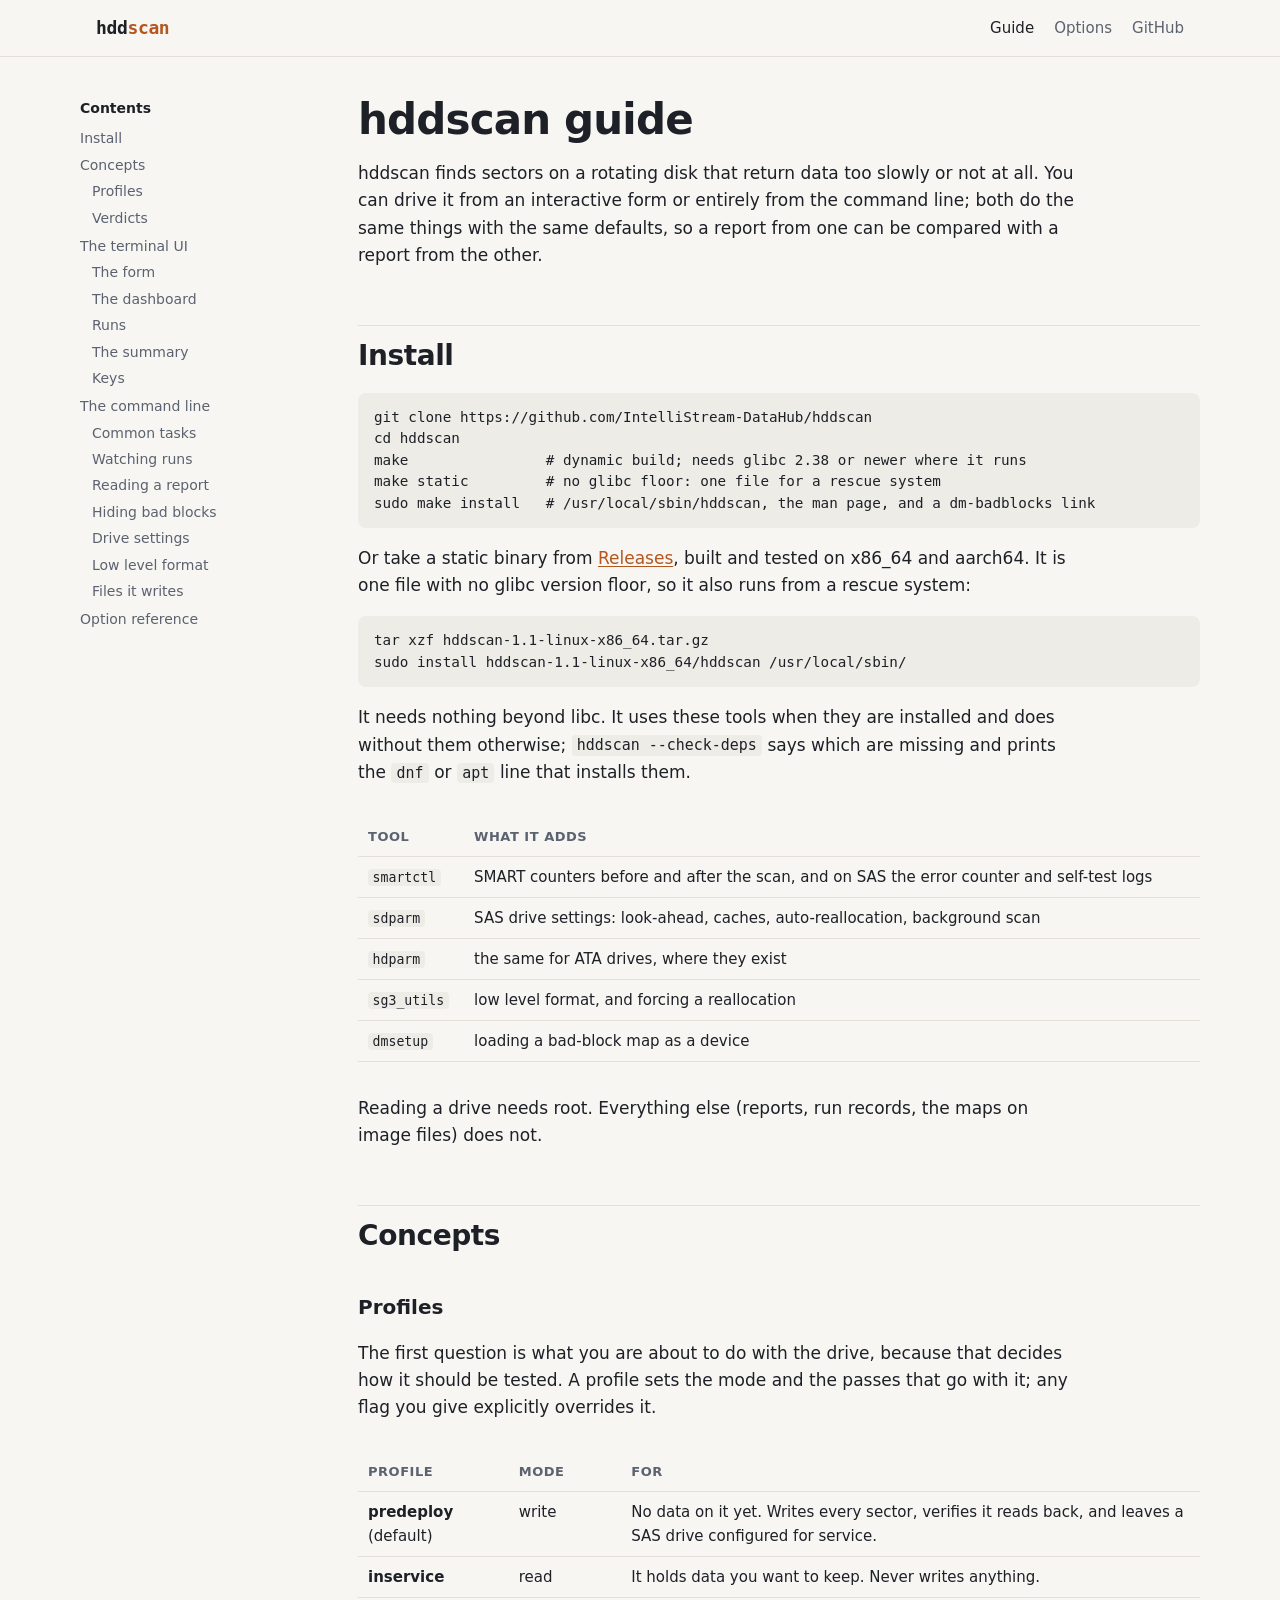
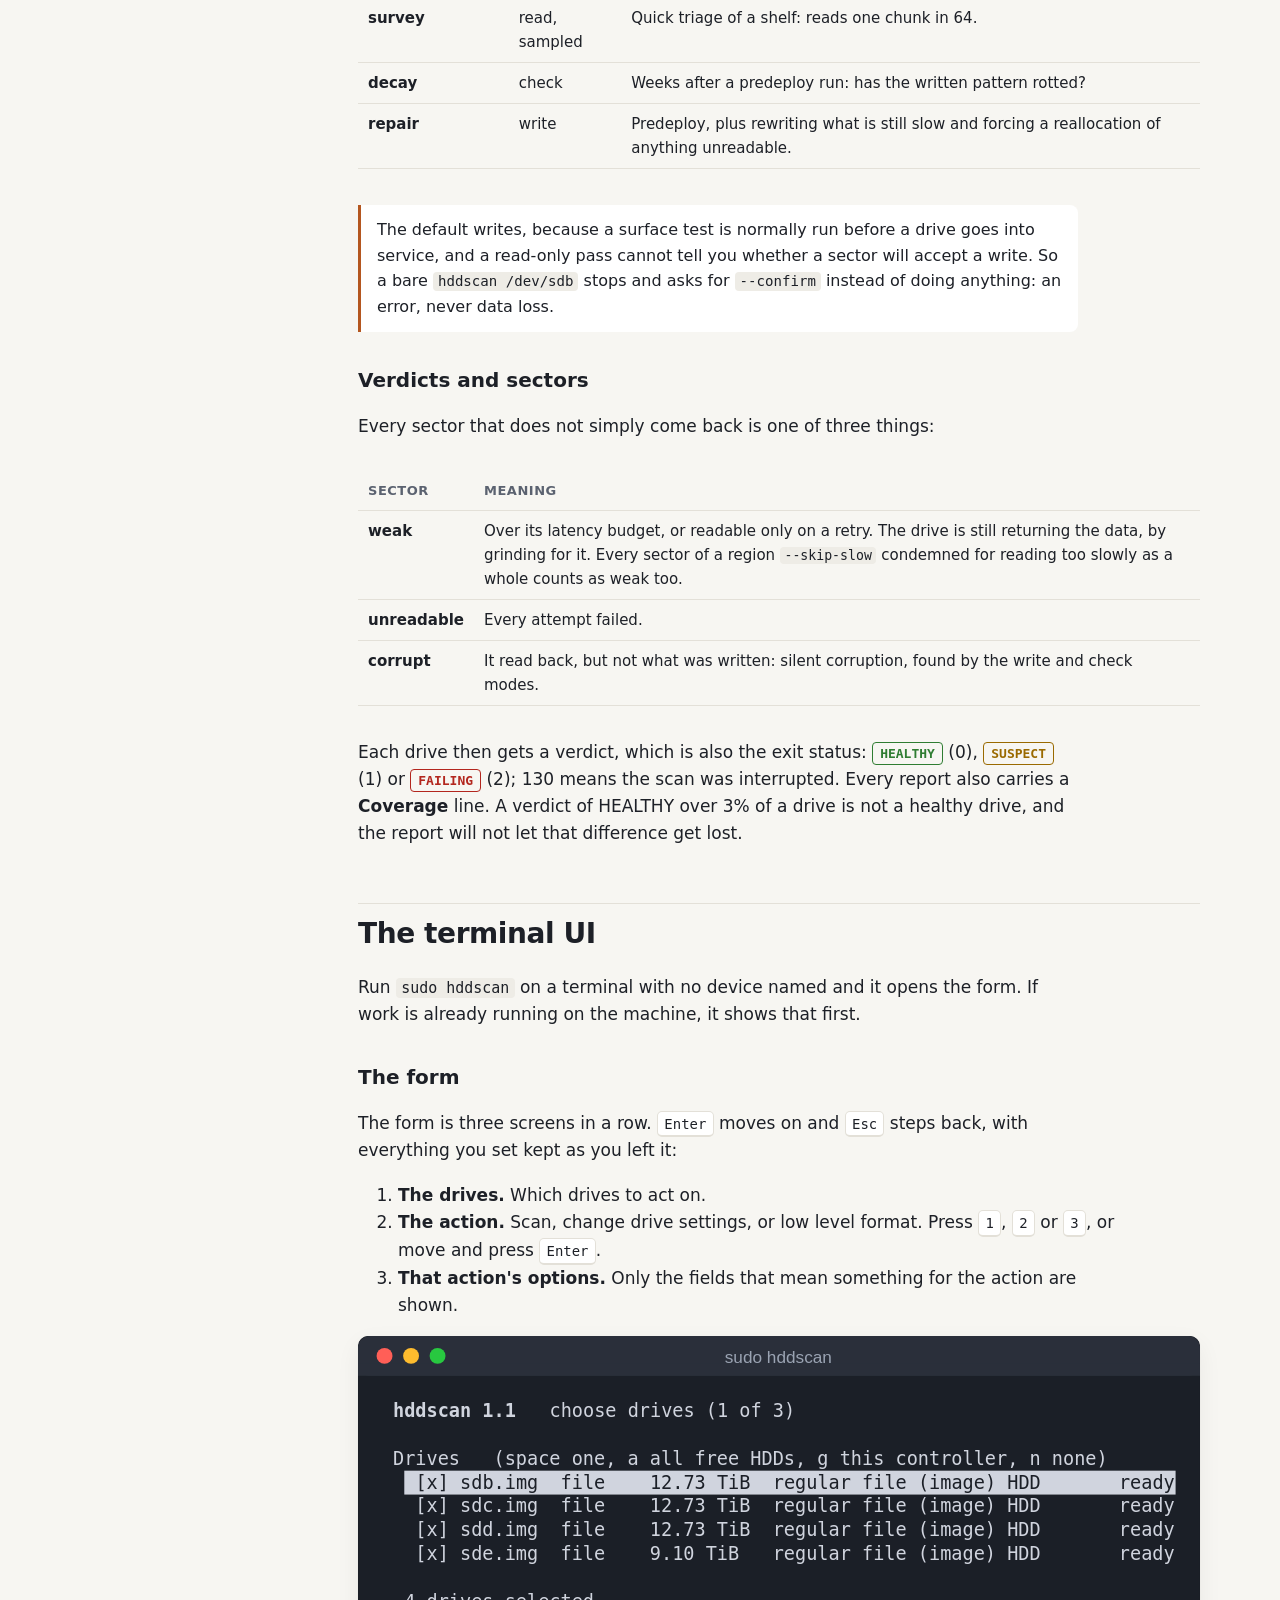
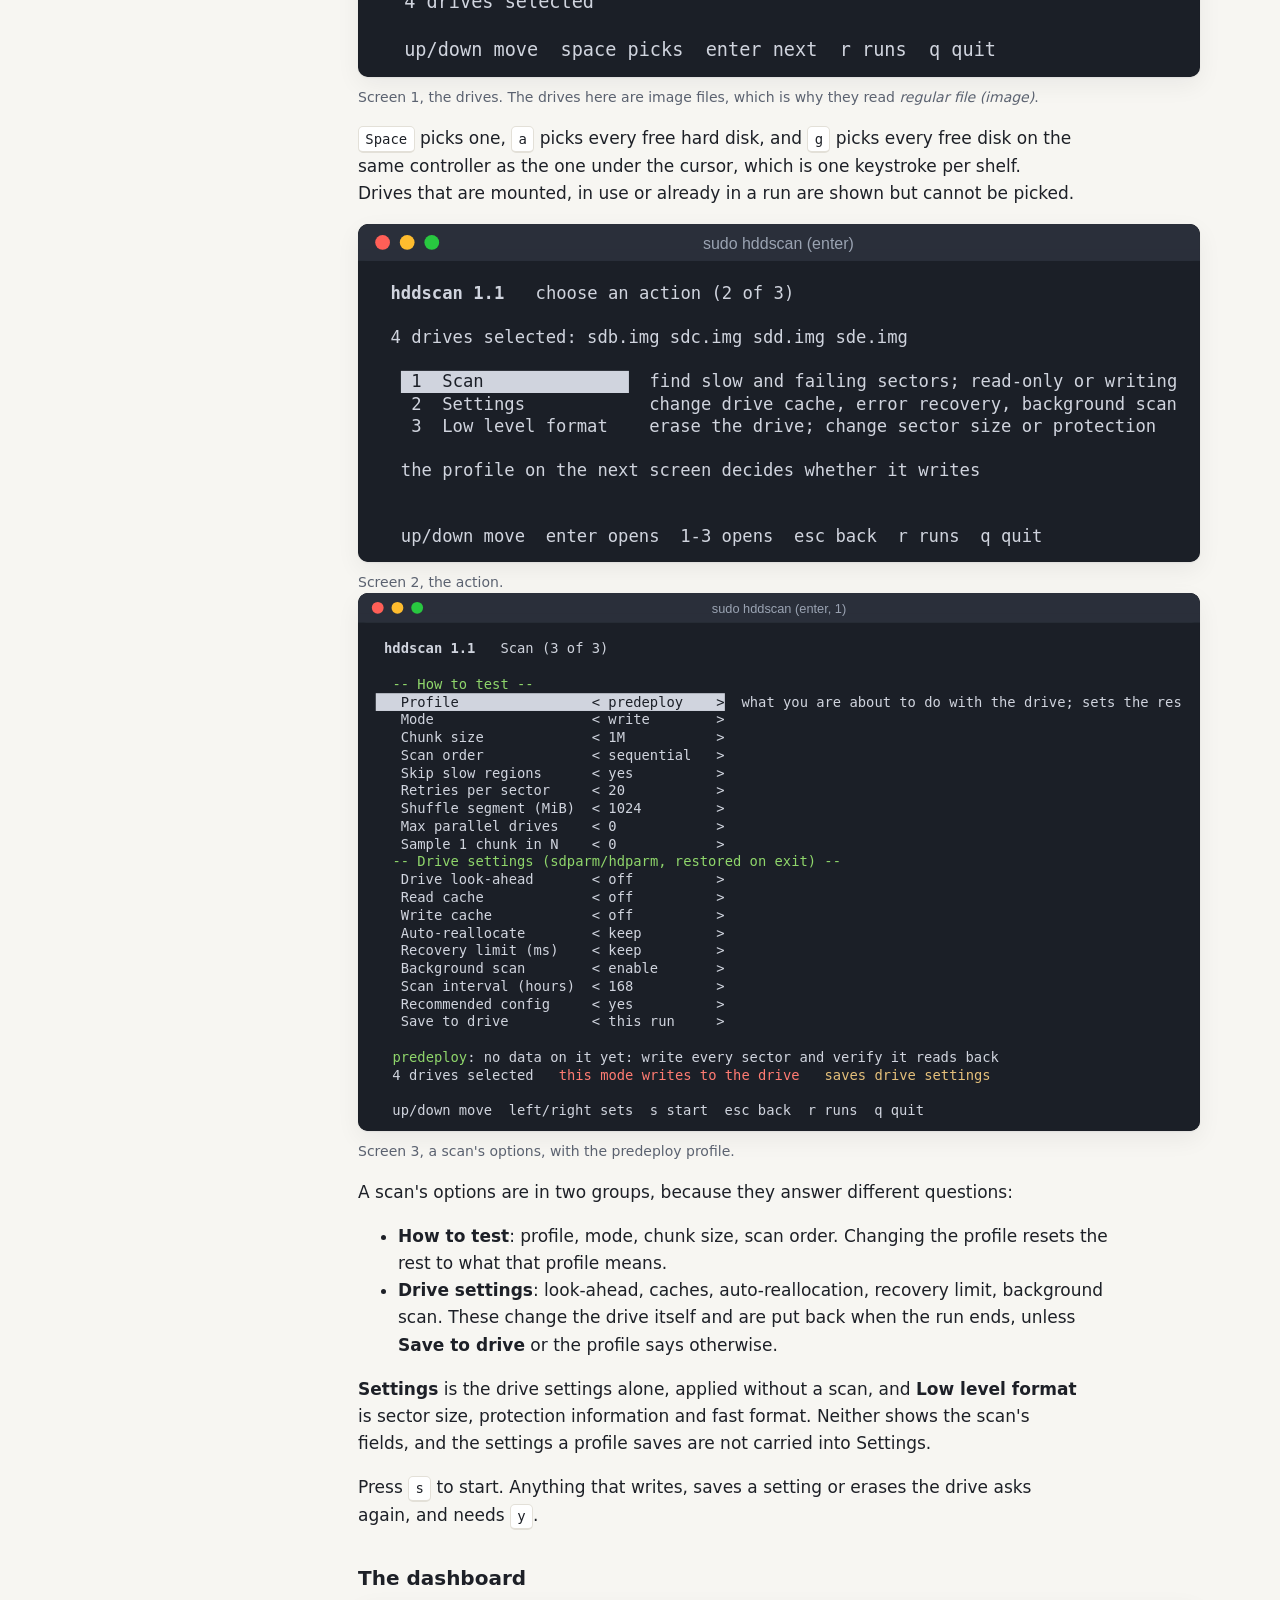
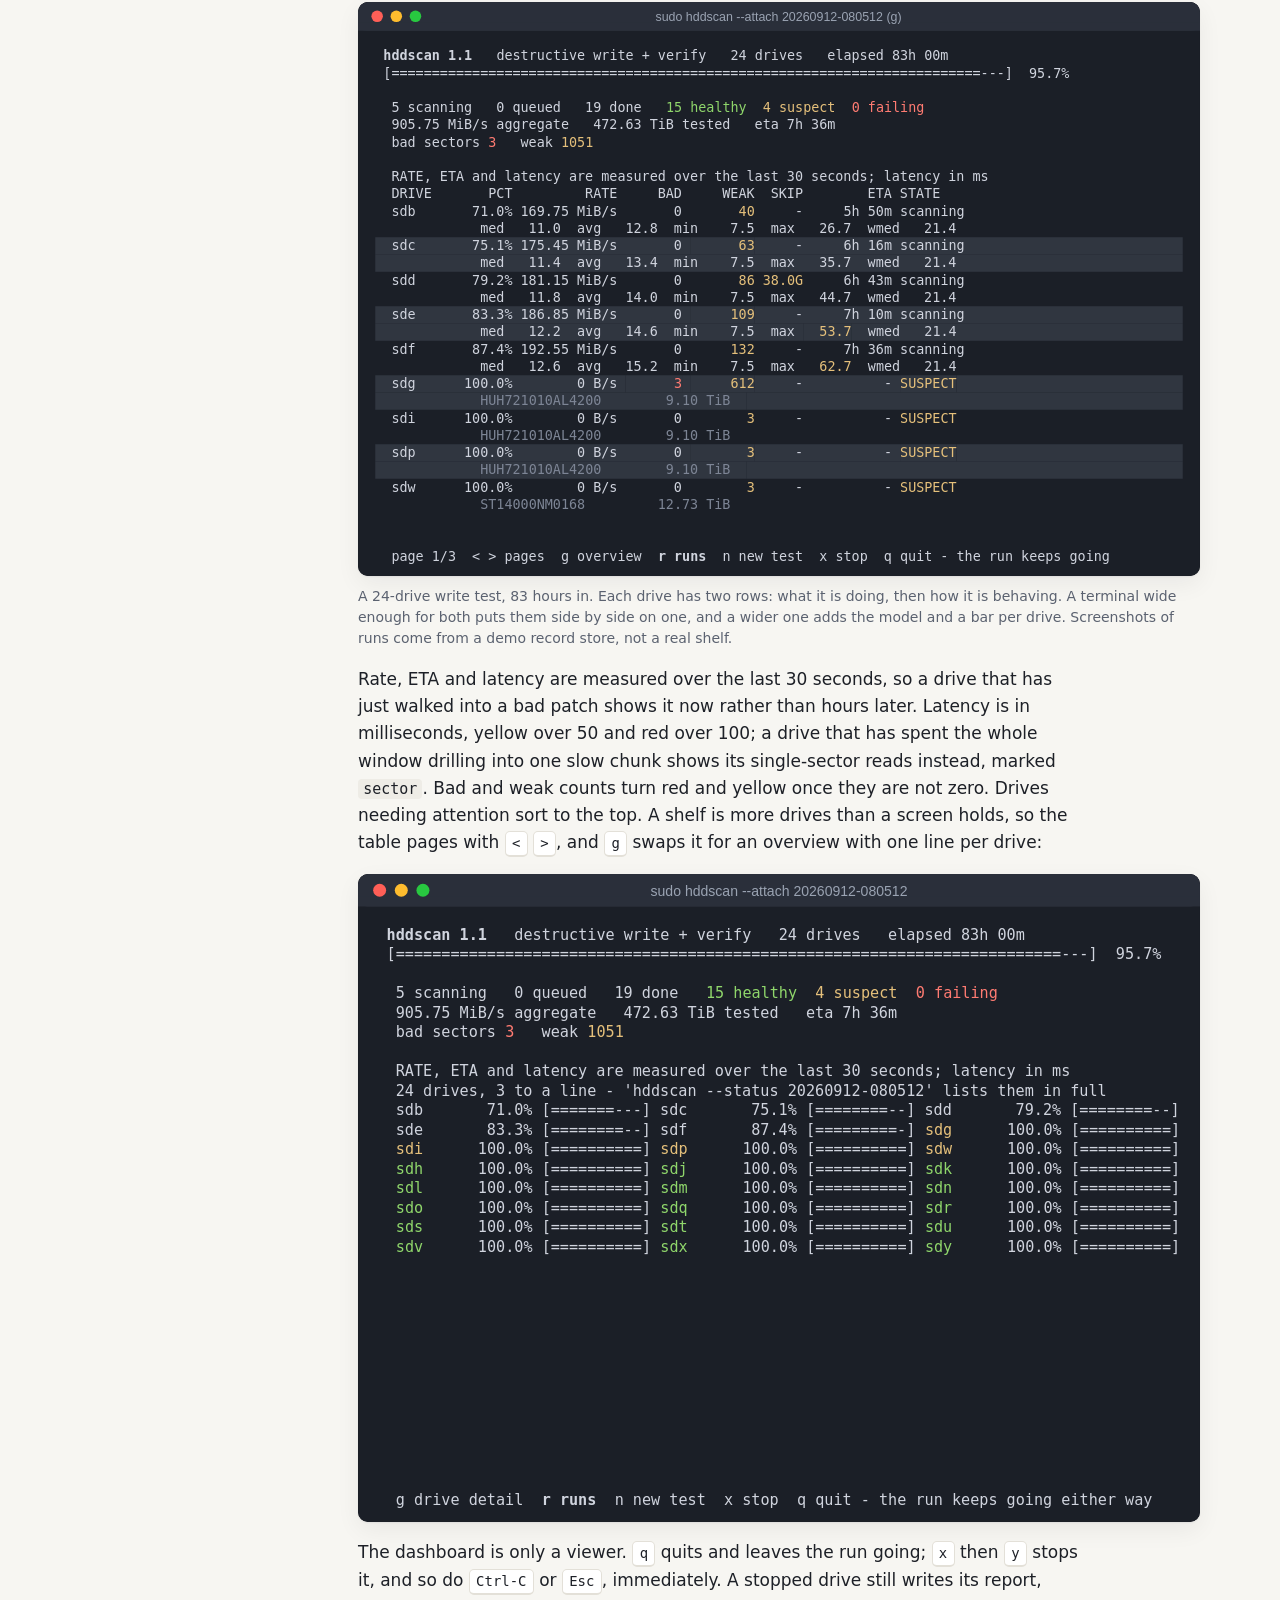
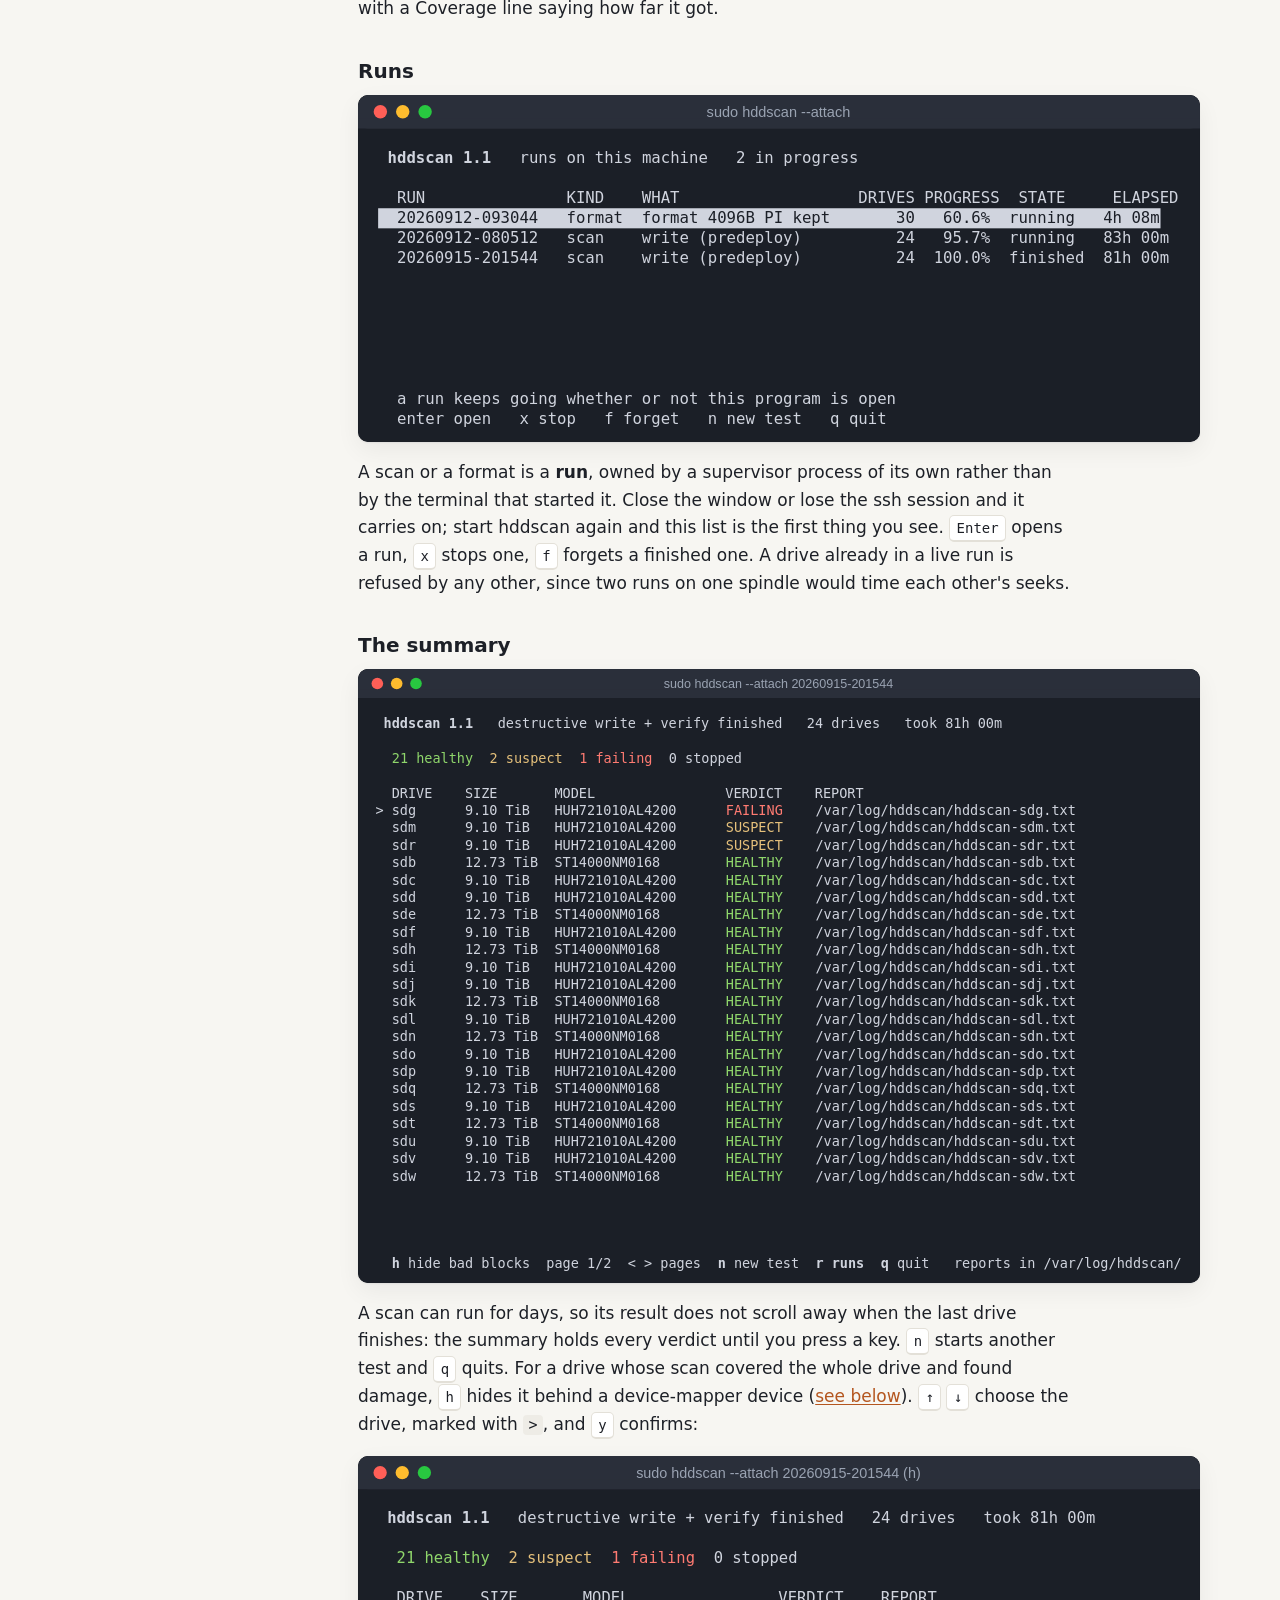
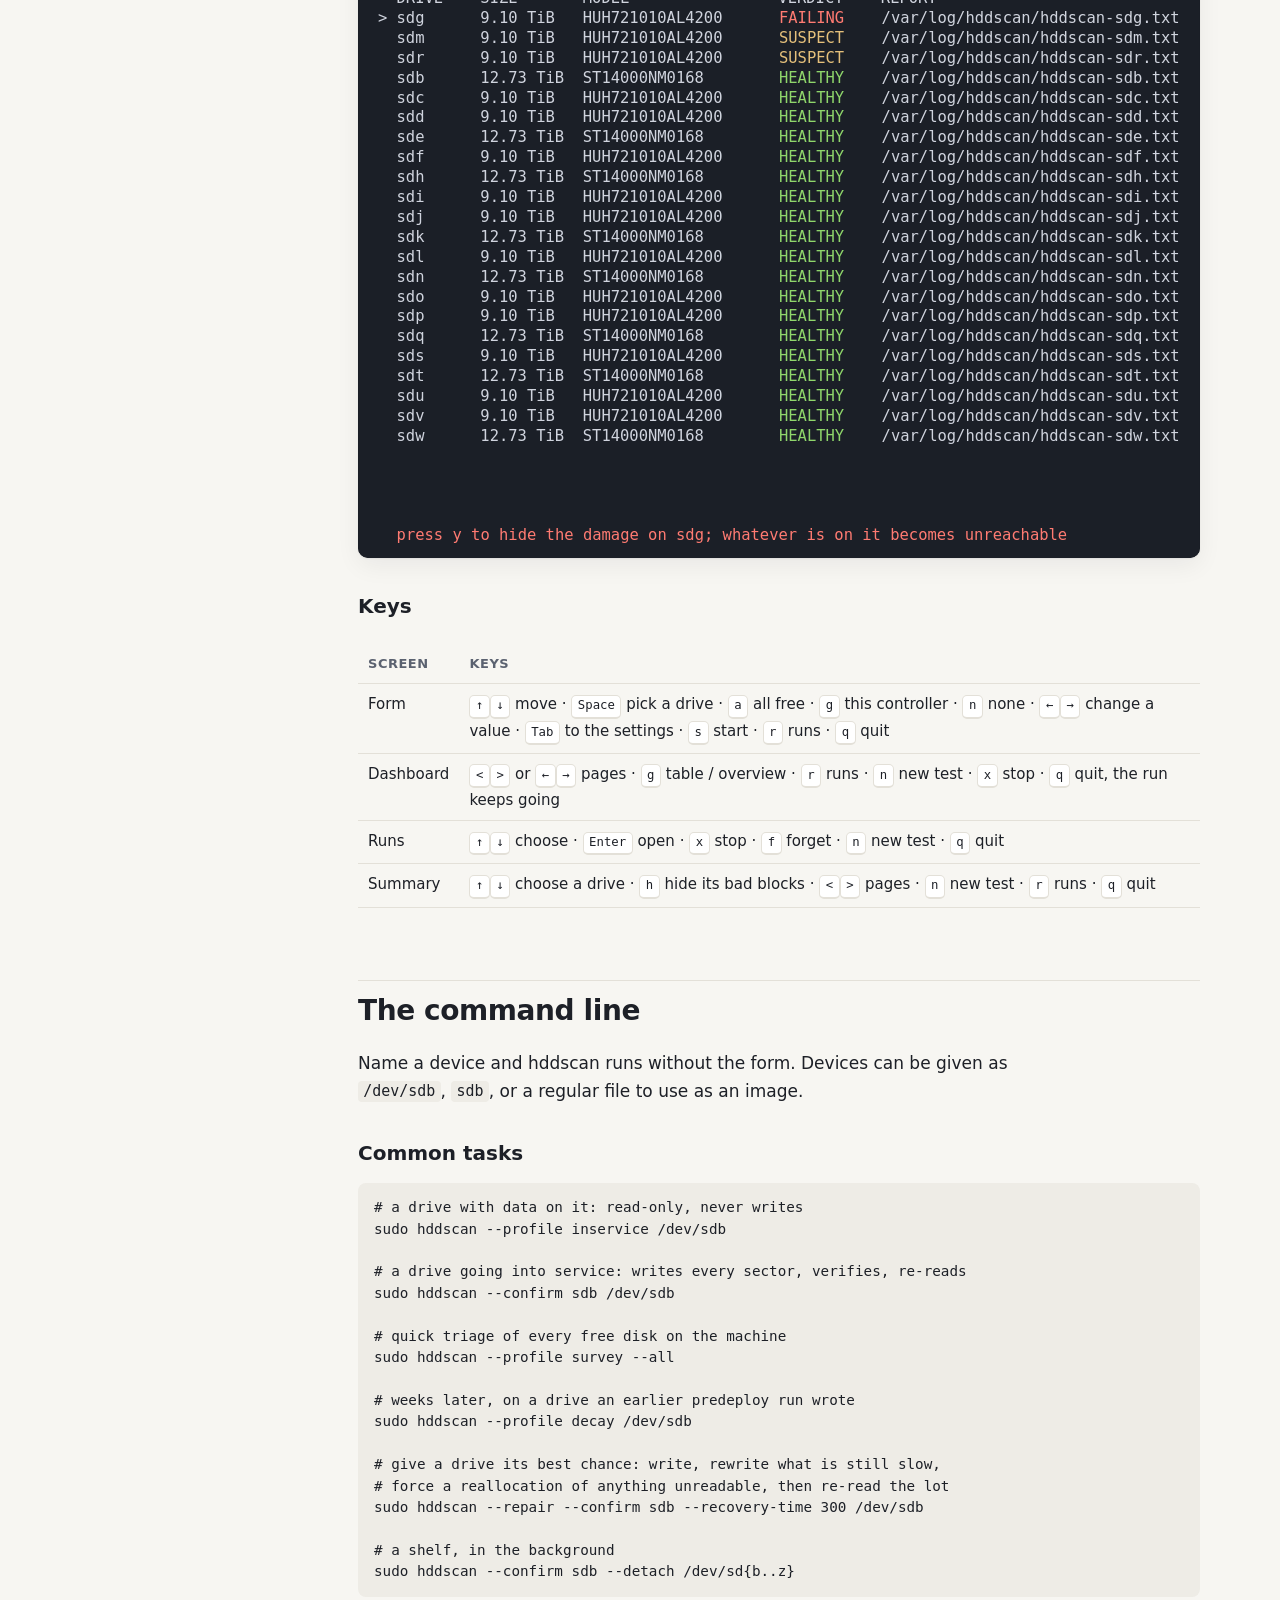
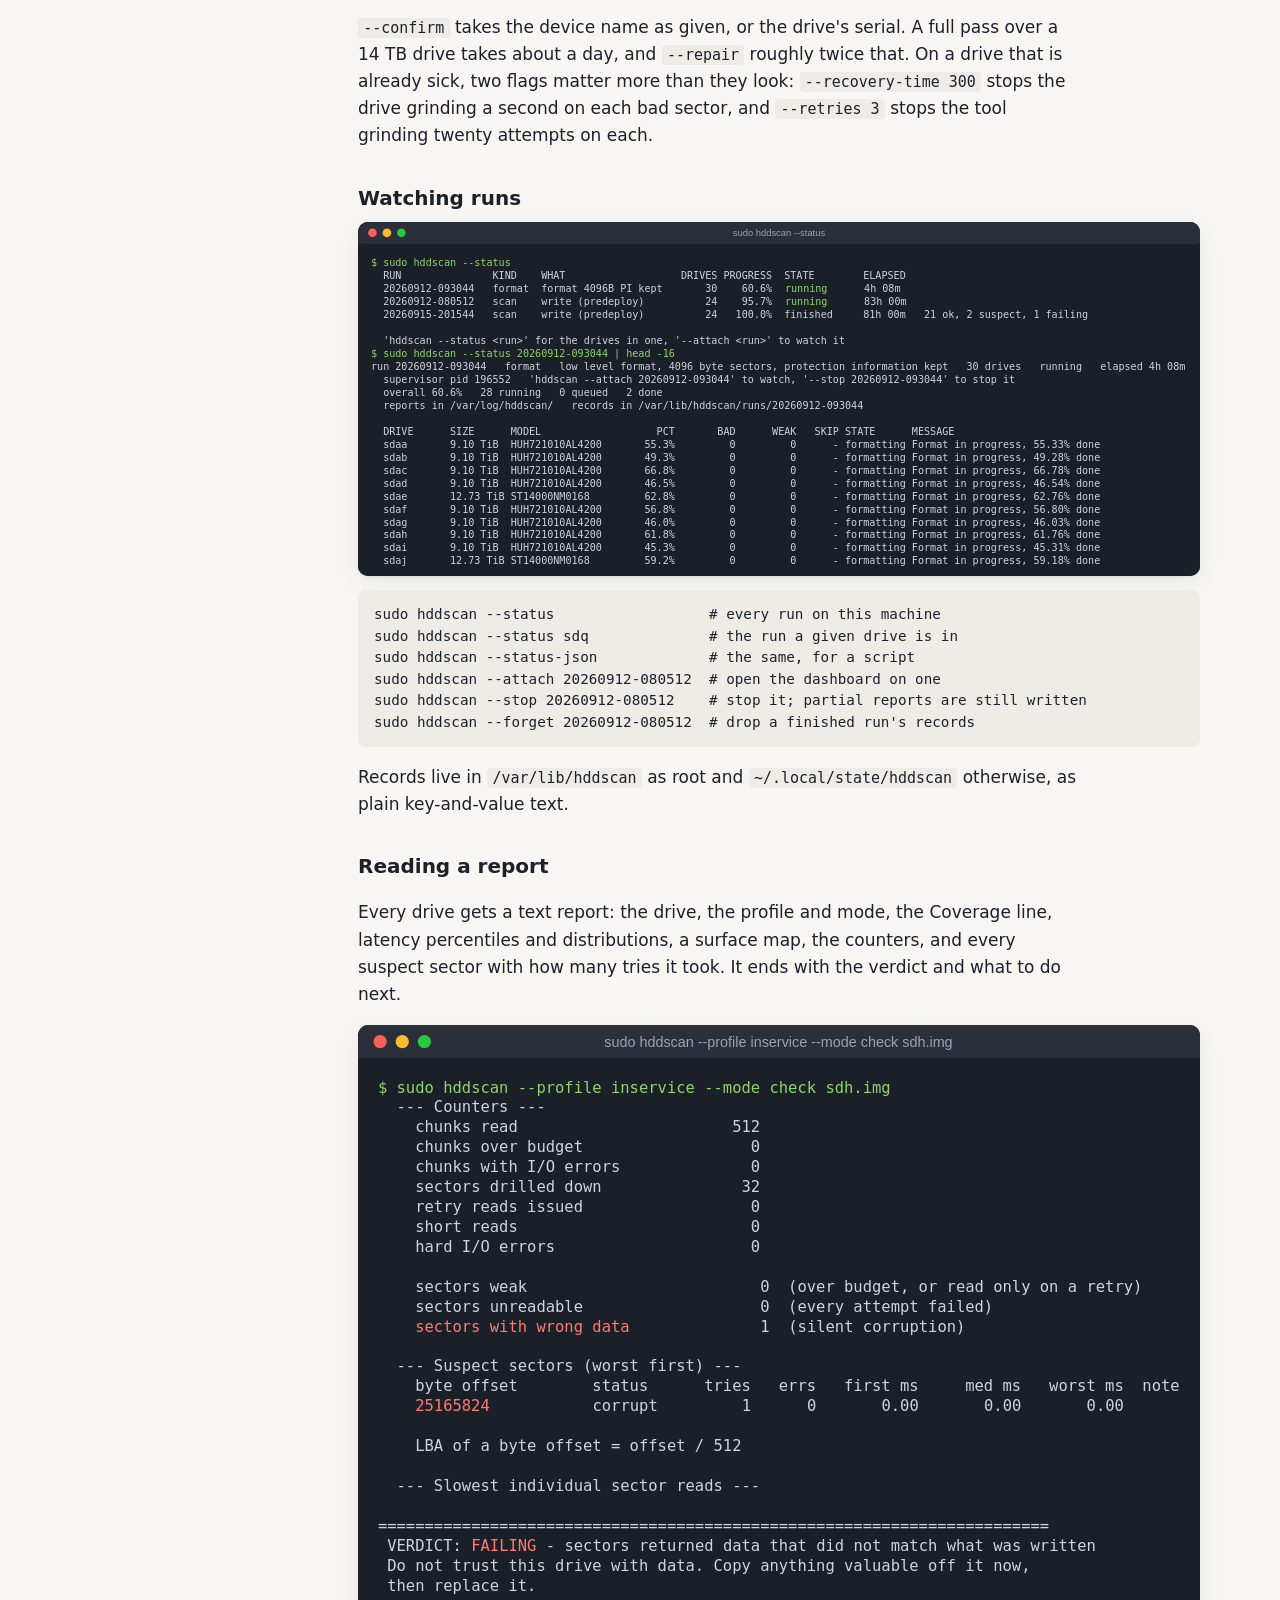
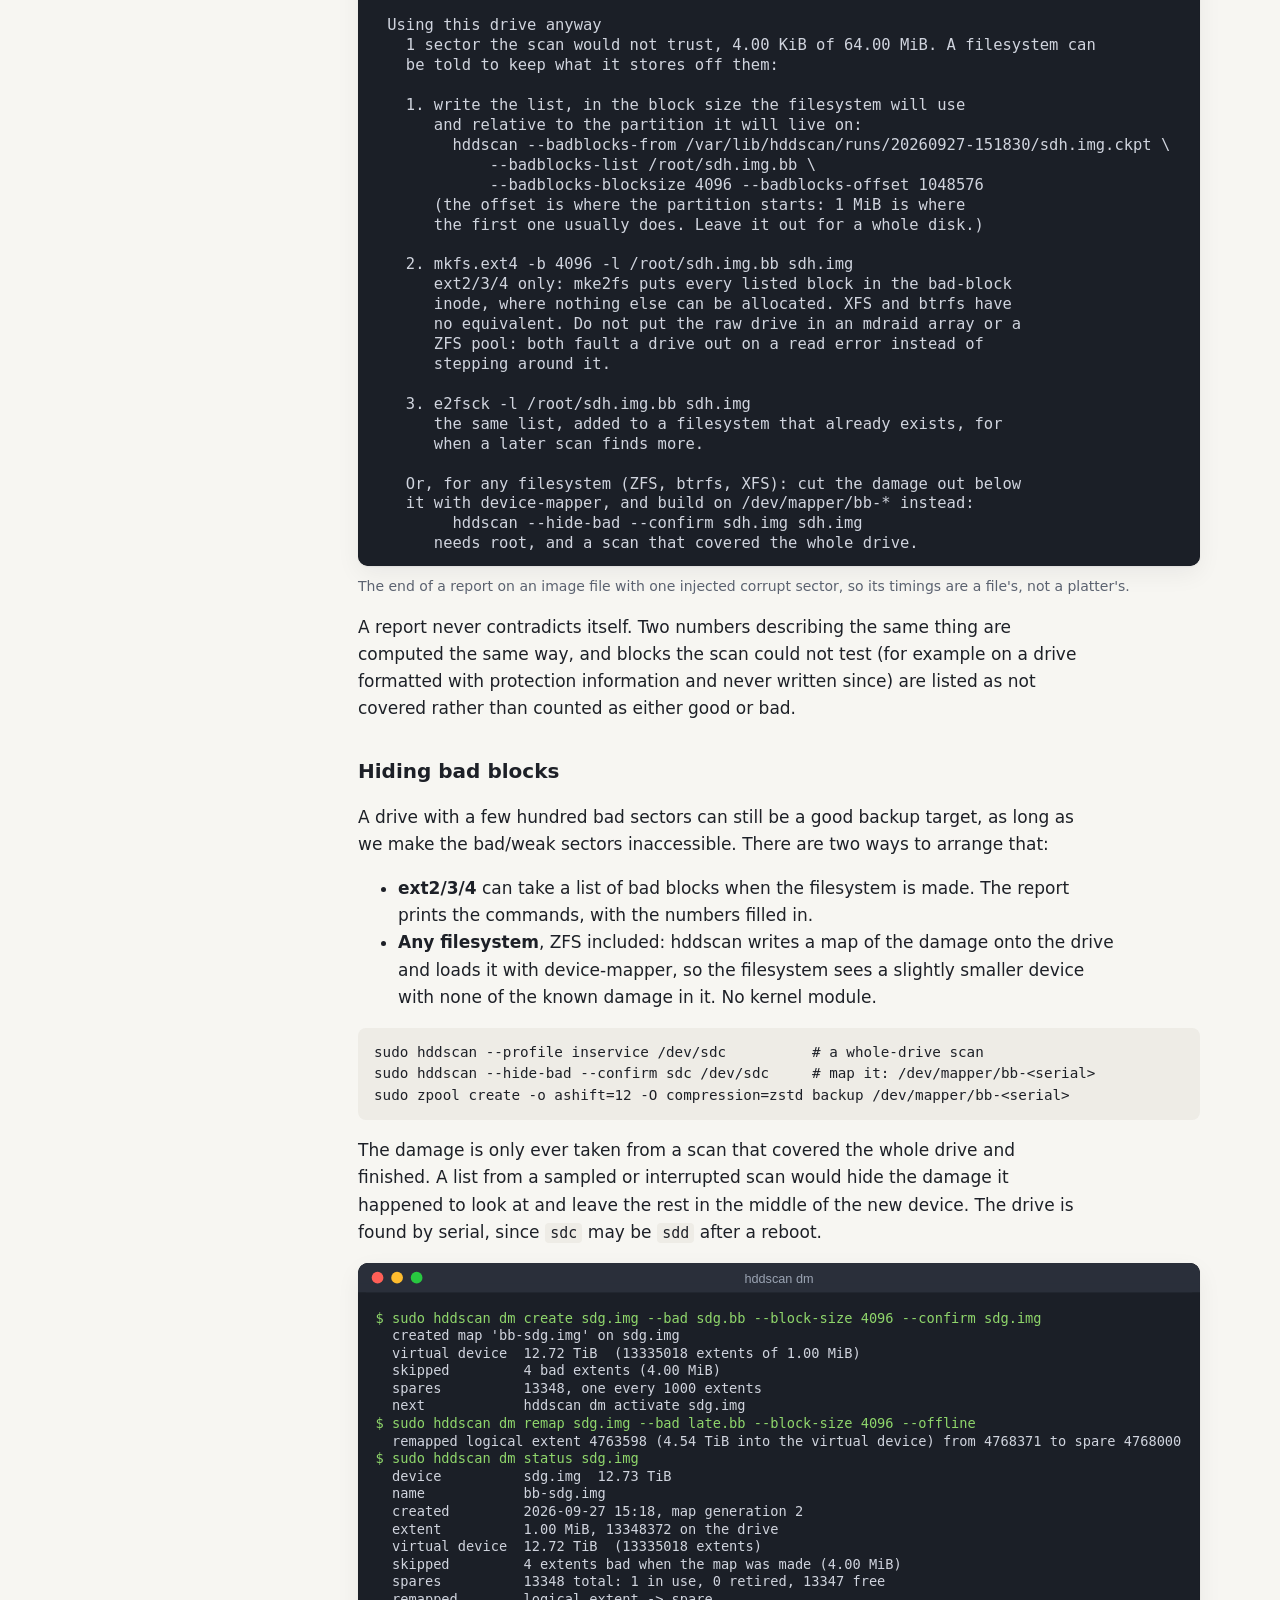
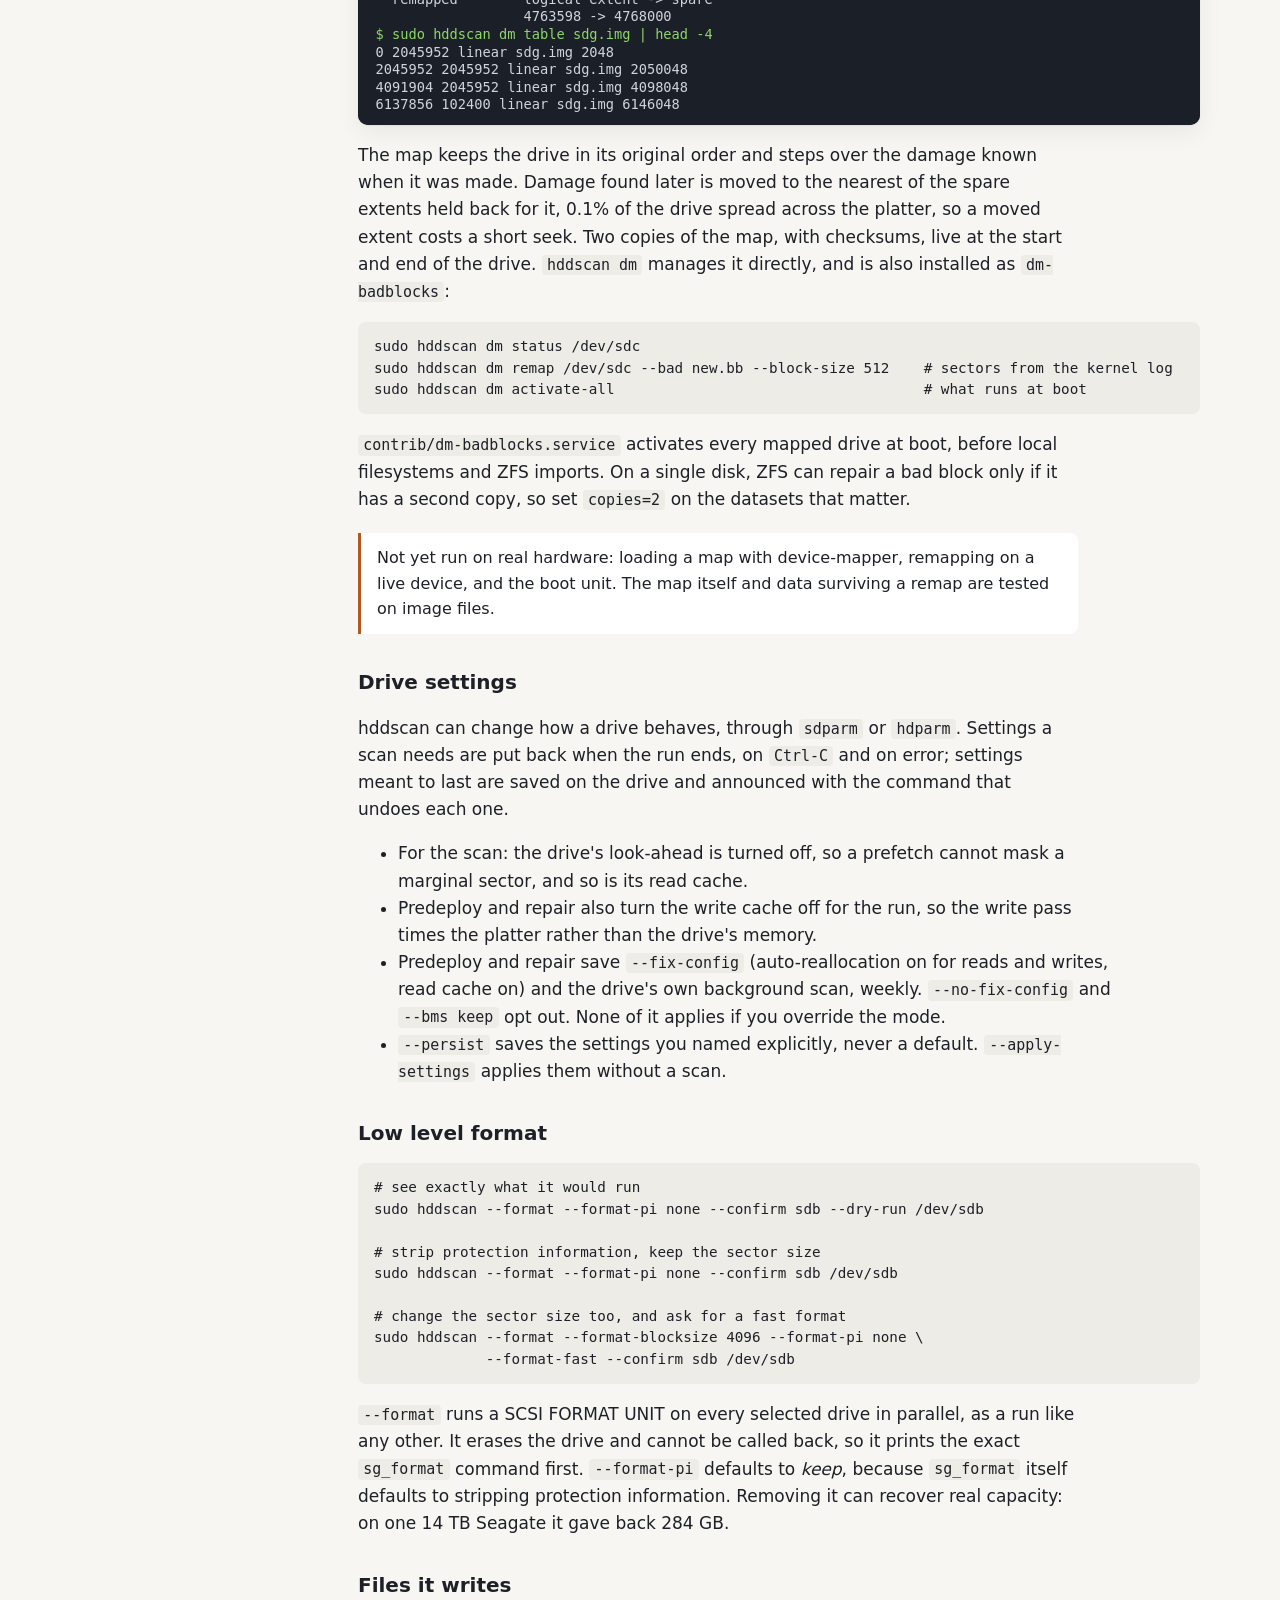
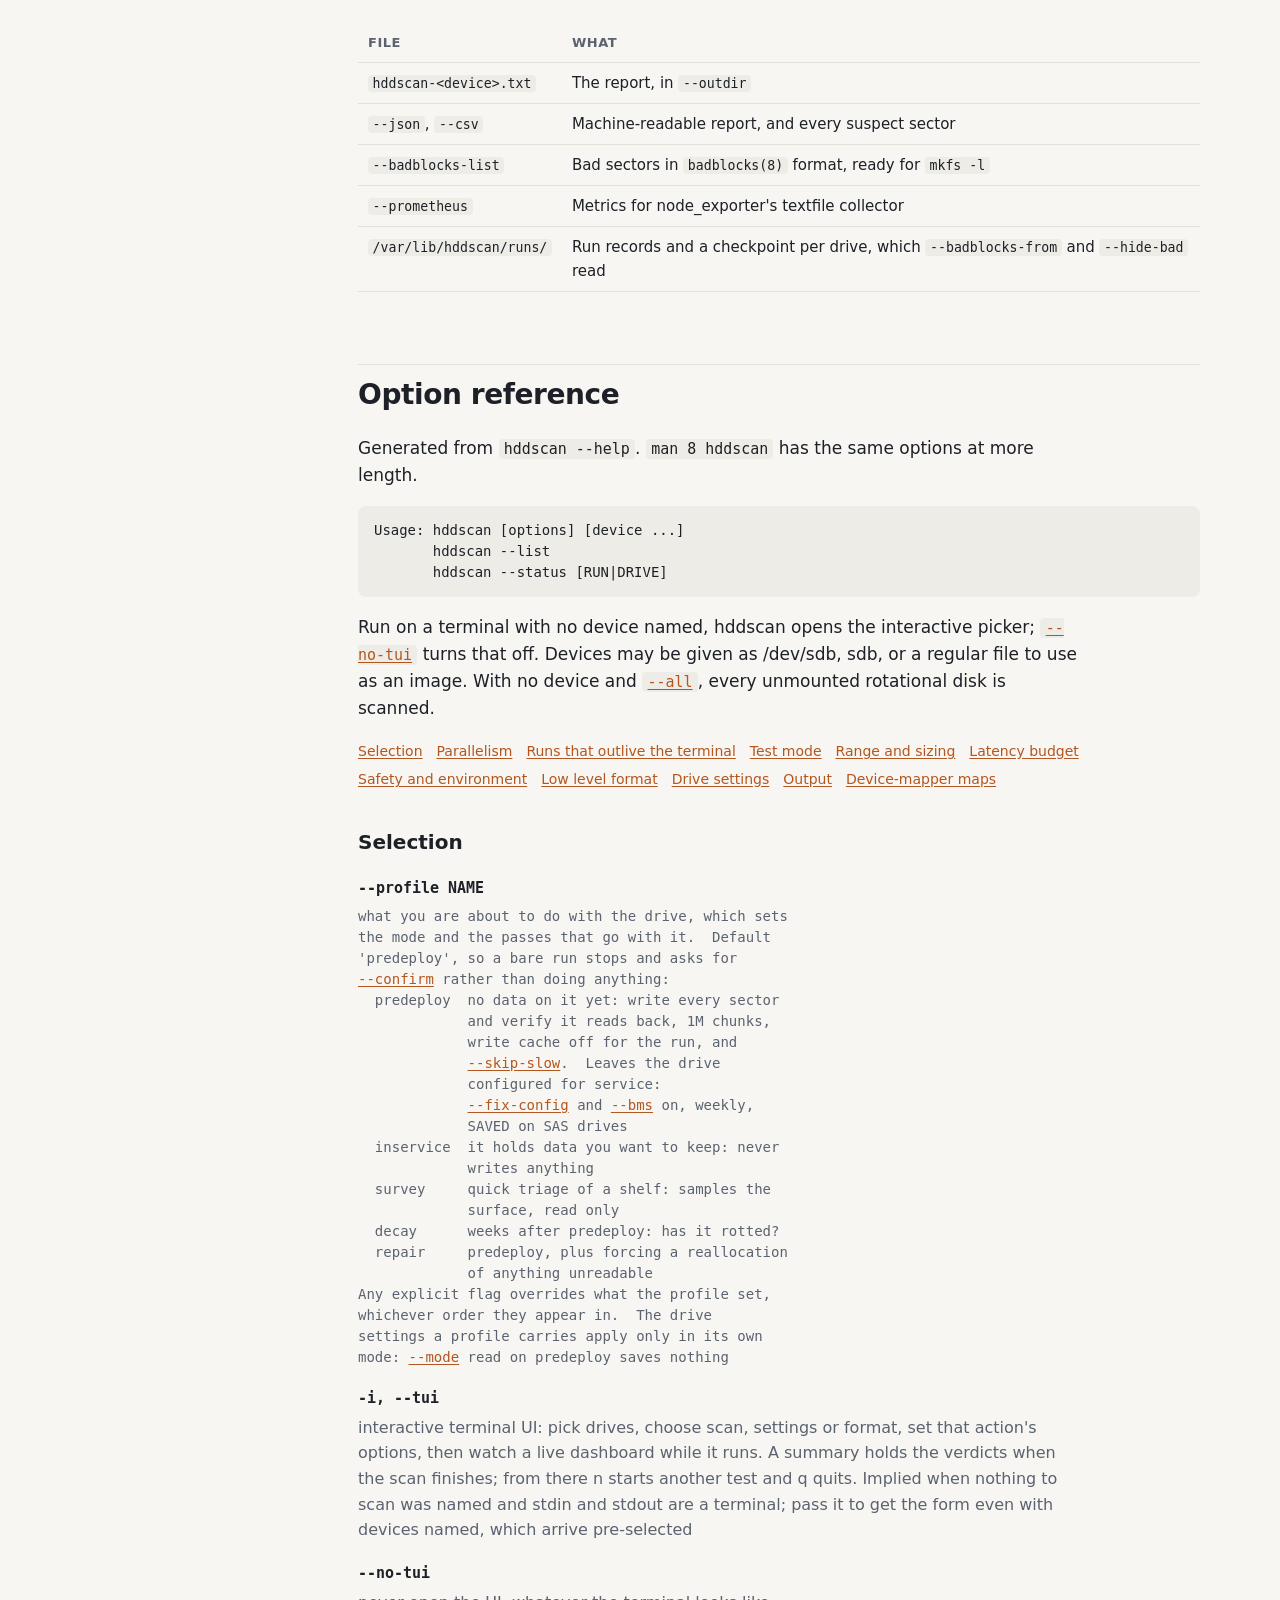
==== docs/guide.html @ 151b0354 "Release 1.1 Version in hddscan.c and the man page, the tarball names in the README and the guide, an" ====
<!doctype html>
<html lang="en">
<head>
<meta charset="utf-8">
<meta name="viewport" content="width=device-width, initial-scale=1">
<title>hddscan guide</title>
<meta name="description" content="How to use hddscan: the interactive form, the dashboard, the summary and its reports, and every command-line option.">
<link rel="stylesheet" href="style.css">
<link rel="icon" href="data:image/svg+xml,%3Csvg xmlns='http://www.w3.org/2000/svg' viewBox='0 0 32 32'%3E%3Crect width='32' height='32' rx='7' fill='%231b1f27'/%3E%3Ccircle cx='16' cy='16' r='10' fill='none' stroke='%23e8924f' stroke-width='3'/%3E%3Ccircle cx='16' cy='16' r='2.5' fill='%23e8924f'/%3E%3C/svg%3E">
</head>
<body>

<header class="top">
	<div class="wrap">
		<a class="brand" href="./">hdd<span>scan</span></a>
		<nav>
			<a href="guide.html" aria-current="page">Guide</a>
			<a href="#options">Options</a>
			<a href="https://github.com/IntelliStream-DataHub/hddscan">GitHub</a>
		</nav>
	</div>
</header>

<div class="wrap guide">
<aside class="toc" aria-label="Contents">
	<p>Contents</p>
	<ul>
		<li><a href="#install">Install</a></li>
		<li><a href="#concepts">Concepts</a>
			<ul>
				<li><a href="#profiles">Profiles</a></li>
				<li><a href="#verdicts">Verdicts</a></li>
			</ul>
		</li>
		<li><a href="#tui">The terminal UI</a>
			<ul>
				<li><a href="#form">The form</a></li>
				<li><a href="#dashboard">The dashboard</a></li>
				<li><a href="#runs">Runs</a></li>
				<li><a href="#summary">The summary</a></li>
				<li><a href="#keys">Keys</a></li>
			</ul>
		</li>
		<li><a href="#cli">The command line</a>
			<ul>
				<li><a href="#recipes">Common tasks</a></li>
				<li><a href="#runs-cli">Watching runs</a></li>
				<li><a href="#reports">Reading a report</a></li>
				<li><a href="#hide">Hiding bad blocks</a></li>
				<li><a href="#settings">Drive settings</a></li>
				<li><a href="#format">Low level format</a></li>
				<li><a href="#files">Files it writes</a></li>
			</ul>
		</li>
		<li><a href="#options">Option reference</a></li>
	</ul>
</aside>

<article class="doc">
<h1>hddscan guide</h1>
<p>hddscan finds sectors on a rotating disk that return data too slowly or not
at all. You can drive it from an interactive form or entirely from the command
line; both do the same things with the same defaults, so a report from one can
be compared with a report from the other.</p>

<h2 id="install">Install</h2>
<pre><code>git clone https://github.com/IntelliStream-DataHub/hddscan
cd hddscan
make                # dynamic build; needs glibc 2.38 or newer where it runs
make static         # no glibc floor: one file for a rescue system
sudo make install   # /usr/local/sbin/hddscan, the man page, and a dm-badblocks link</code></pre>
<p>Or take a static binary from
<a href="https://github.com/IntelliStream-DataHub/hddscan/releases">Releases</a>,
built and tested on x86_64 and aarch64. It is one file with no glibc version
floor, so it also runs from a rescue system:</p>
<pre><code>tar xzf hddscan-1.1-linux-x86_64.tar.gz
sudo install hddscan-1.1-linux-x86_64/hddscan /usr/local/sbin/</code></pre>
<p>It needs nothing beyond libc. It uses these tools when they are installed
and does without them otherwise; <code>hddscan --check-deps</code> says which
are missing and prints the <code>dnf</code> or <code>apt</code> line that
installs them.</p>
<div class="table-wrap"><table>
	<thead><tr><th>Tool</th><th>What it adds</th></tr></thead>
	<tbody>
		<tr><td><code>smartctl</code></td><td>SMART counters before and after the scan, and on SAS the error counter and self-test logs</td></tr>
		<tr><td><code>sdparm</code></td><td>SAS drive settings: look-ahead, caches, auto-reallocation, background scan</td></tr>
		<tr><td><code>hdparm</code></td><td>the same for ATA drives, where they exist</td></tr>
		<tr><td><code>sg3_utils</code></td><td>low level format, and forcing a reallocation</td></tr>
		<tr><td><code>dmsetup</code></td><td>loading a bad-block map as a device</td></tr>
	</tbody>
</table></div>
<p>Reading a drive needs root. Everything else (reports, run records, the maps
on image files) does not.</p>

<h2 id="concepts">Concepts</h2>

<h3 id="profiles">Profiles</h3>
<p>The first question is what you are about to do with the drive, because that
decides how it should be tested. A profile sets the mode and the passes that
go with it; any flag you give explicitly overrides it.</p>
<div class="table-wrap"><table>
	<thead><tr><th>Profile</th><th>Mode</th><th>For</th></tr></thead>
	<tbody>
		<tr><td><b>predeploy</b> (default)</td><td>write</td><td>No data on it yet. Writes every sector, verifies it reads back, and leaves a SAS drive configured for service.</td></tr>
		<tr><td><b>inservice</b></td><td>read</td><td>It holds data you want to keep. Never writes anything.</td></tr>
		<tr><td><b>survey</b></td><td>read, sampled</td><td>Quick triage of a shelf: reads one chunk in 64.</td></tr>
		<tr><td><b>decay</b></td><td>check</td><td>Weeks after a predeploy run: has the written pattern rotted?</td></tr>
		<tr><td><b>repair</b></td><td>write</td><td>Predeploy, plus rewriting what is still slow and forcing a reallocation of anything unreadable.</td></tr>
	</tbody>
</table></div>
<div class="callout"><p>The default writes, because a surface test is
normally run before a drive goes into service, and a read-only pass cannot tell
you whether a sector will accept a write. So a bare
<code>hddscan /dev/sdb</code> stops and asks for <code>--confirm</code>
instead of doing anything: an error, never data loss.</p></div>

<h3 id="verdicts">Verdicts and sectors</h3>
<p>Every sector that does not simply come back is one of three things:</p>
<div class="table-wrap"><table>
	<thead><tr><th>Sector</th><th>Meaning</th></tr></thead>
	<tbody>
		<tr><td><b>weak</b></td><td>Over its latency budget, or readable only on a retry. The drive is still returning the data, by grinding for it. Every sector of a region <code>--skip-slow</code> condemned for reading too slowly as a whole counts as weak too.</td></tr>
		<tr><td><b>unreadable</b></td><td>Every attempt failed.</td></tr>
		<tr><td><b>corrupt</b></td><td>It read back, but not what was written: silent corruption, found by the write and check modes.</td></tr>
	</tbody>
</table></div>
<p>Each drive then gets a verdict, which is also the exit status:
<span class="verdict v-ok">HEALTHY</span> (0),
<span class="verdict v-warn">SUSPECT</span> (1) or
<span class="verdict v-bad">FAILING</span> (2); 130 means the scan was
interrupted. Every report also carries a <b>Coverage</b> line. A verdict of
HEALTHY over 3% of a drive is not a healthy drive, and the report will not let
that difference get lost.</p>

<h2 id="tui">The terminal UI</h2>
<p>Run <code>sudo hddscan</code> on a terminal with no device named and it
opens the form. If work is already running on the machine, it shows that
first.</p>

<h3 id="form">The form</h3>
<p>The form is three screens in a row. <kbd>Enter</kbd> moves on and
<kbd>Esc</kbd> steps back, with everything you set kept as you left it:</p>
<ol>
	<li><b>The drives.</b> Which drives to act on.</li>
	<li><b>The action.</b> Scan, change drive settings, or low level format.
	Press <kbd>1</kbd>, <kbd>2</kbd> or <kbd>3</kbd>, or move and press
	<kbd>Enter</kbd>.</li>
	<li><b>That action's options.</b> Only the fields that mean something for
	the action are shown.</li>
</ol>

<figure class="shot">
	<img src="img/tui-drives.svg" width="635" height="257" loading="lazy"
	     alt="The first screen: four drives, all selected, and the keys that pick them.">
</figure>
<figcaption>Screen 1, the drives. The drives here are image files, which is
why they read <i>regular file (image)</i>.</figcaption>
<p><kbd>Space</kbd> picks one, <kbd>a</kbd> picks every free hard disk, and
<kbd>g</kbd> picks every free disk on the same controller as the one under
the cursor, which is one keystroke per shelf. Drives that are mounted, in use
or already in a run are shown but cannot be picked.</p>

<figure class="shot">
	<img src="img/tui-action.svg" width="685" height="275" loading="lazy"
	     alt="The second screen: Scan, Settings and Low level format, each with a line saying what it does.">
</figure>
<figcaption>Screen 2, the action.</figcaption>

<figure class="shot">
	<img src="img/tui-form.svg" width="854" height="545" loading="lazy"
	     alt="The third screen for a scan: the settings in two groups (how to test and drive settings), the predeploy profile's description, and a line saying the selected mode writes to the drive and saves drive settings.">
</figure>
<figcaption>Screen 3, a scan's options, with the predeploy profile.</figcaption>
<p>A scan's options are in two groups, because they answer different
questions:</p>
<ul>
	<li><b>How to test</b>: profile, mode, chunk size, scan order. Changing the
	profile resets the rest to what that profile means.</li>
	<li><b>Drive settings</b>: look-ahead, caches, auto-reallocation,
	recovery limit, background scan. These change the drive itself and are put
	back when the run ends, unless <b>Save to drive</b> or the profile says
	otherwise.</li>
</ul>
<p><b>Settings</b> is the drive settings alone, applied without a scan, and
<b>Low level format</b> is sector size, protection information and fast
format. Neither shows the scan's fields, and the settings a profile saves are
not carried into Settings.</p>
<p>Press <kbd>s</kbd> to start. Anything that writes, saves a setting or erases
the drive asks again, and needs <kbd>y</kbd>.</p>

<h3 id="dashboard">The dashboard</h3>
<figure class="shot">
	<img src="img/tui-dashboard.svg" width="879" height="599" loading="lazy"
	     alt="The dashboard's table: each drive's percentage, read rate, bad and weak sector counts and ETA, with a second row of latencies; finished drives show their verdict.">
</figure>
<figcaption>A 24-drive write test, 83 hours in. Each drive has two rows: what
it is doing, then how it is behaving. A terminal wide enough for both puts
them side by side on one, and a wider one adds the model and a bar per drive. Screenshots of runs come from a demo
record store, not a real shelf.</figcaption>
<p>Rate, ETA and latency are measured over the last 30 seconds, so a drive
that has just walked into a bad patch shows it now rather than hours later.
Latency is in milliseconds, yellow over 50 and red over 100; a drive that has
spent the whole window drilling into one slow chunk shows its single-sector
reads instead, marked <code>sector</code>. Bad and weak counts turn red and
yellow once they are not zero. Drives needing attention sort to the top. A shelf is more drives than a screen
holds, so the table pages with <kbd>&lt;</kbd> <kbd>&gt;</kbd>, and
<kbd>g</kbd> swaps it for an overview with one line per drive:</p>
<figure class="shot">
	<img src="img/tui-overview.svg" width="778" height="599" loading="lazy"
	     alt="The overview: 24 drives, three to a line, each with a percentage and a progress bar.">
</figure>
<p>The dashboard is only a viewer. <kbd>q</kbd> quits and leaves the run going;
<kbd>x</kbd> then <kbd>y</kbd> stops it, and so do <kbd>Ctrl-C</kbd> or
<kbd>Esc</kbd>, immediately. A stopped drive still writes its report, with a
Coverage line saying how far it got.</p>

<h3 id="runs">Runs</h3>
<figure class="shot">
	<img src="img/tui-runs.svg" width="753" height="311" loading="lazy"
	     alt="The list of runs: a 30-drive format and a 24-drive write test in progress, and a finished 24-drive write test.">
</figure>
<p>A scan or a format is a <b>run</b>, owned by a supervisor process of its
own rather than by the terminal that started it. Close the window or lose the
ssh session and it carries on; start hddscan again and this list is the first
thing you see. <kbd>Enter</kbd> opens a run, <kbd>x</kbd> stops one,
<kbd>f</kbd> forgets a finished one. A drive already in a live run is refused
by any other, since two runs on one spindle would time each other's seeks.</p>

<h3 id="summary">The summary</h3>
<figure class="shot">
	<img src="img/tui-summary.svg" width="871" height="635" loading="lazy"
	     alt="The summary of a finished 24-drive run: 21 healthy, 2 suspect, 1 failing, a row per drive with its verdict and report path, and a footer offering h hide bad blocks.">
</figure>
<p>A scan can run for days, so its result does not scroll away when the last
drive finishes: the summary holds every verdict until you press a key.
<kbd>n</kbd> starts another test and <kbd>q</kbd> quits. For a drive whose
scan covered the whole drive and found damage, <kbd>h</kbd> hides it behind a
device-mapper device (<a href="#hide">see below</a>). <kbd>↑</kbd>
<kbd>↓</kbd> choose the drive, marked with <code>&gt;</code>, and
<kbd>y</kbd> confirms:</p>
<figure class="shot">
	<img src="img/tui-hide-confirm.svg" width="761" height="635" loading="lazy"
	     alt="The same summary with its bottom line asking: press y to hide the damage on sdg; whatever is on it becomes unreachable.">
</figure>

<h3 id="keys">Keys</h3>
<div class="table-wrap"><table>
	<thead><tr><th>Screen</th><th>Keys</th></tr></thead>
	<tbody>
		<tr><td>Form</td><td><kbd>↑</kbd><kbd>↓</kbd> move · <kbd>Space</kbd> pick a drive · <kbd>a</kbd> all free · <kbd>g</kbd> this controller · <kbd>n</kbd> none · <kbd>←</kbd><kbd>→</kbd> change a value · <kbd>Tab</kbd> to the settings · <kbd>s</kbd> start · <kbd>r</kbd> runs · <kbd>q</kbd> quit</td></tr>
		<tr><td>Dashboard</td><td><kbd>&lt;</kbd><kbd>&gt;</kbd> or <kbd>←</kbd><kbd>→</kbd> pages · <kbd>g</kbd> table / overview · <kbd>r</kbd> runs · <kbd>n</kbd> new test · <kbd>x</kbd> stop · <kbd>q</kbd> quit, the run keeps going</td></tr>
		<tr><td>Runs</td><td><kbd>↑</kbd><kbd>↓</kbd> choose · <kbd>Enter</kbd> open · <kbd>x</kbd> stop · <kbd>f</kbd> forget · <kbd>n</kbd> new test · <kbd>q</kbd> quit</td></tr>
		<tr><td>Summary</td><td><kbd>↑</kbd><kbd>↓</kbd> choose a drive · <kbd>h</kbd> hide its bad blocks · <kbd>&lt;</kbd><kbd>&gt;</kbd> pages · <kbd>n</kbd> new test · <kbd>r</kbd> runs · <kbd>q</kbd> quit</td></tr>
	</tbody>
</table></div>

<h2 id="cli">The command line</h2>
<p>Name a device and hddscan runs without the form. Devices can be given as
<code>/dev/sdb</code>, <code>sdb</code>, or a regular file to use as an
image.</p>

<h3 id="recipes">Common tasks</h3>
<pre><code># a drive with data on it: read-only, never writes
sudo hddscan --profile inservice /dev/sdb

# a drive going into service: writes every sector, verifies, re-reads
sudo hddscan --confirm sdb /dev/sdb

# quick triage of every free disk on the machine
sudo hddscan --profile survey --all

# weeks later, on a drive an earlier predeploy run wrote
sudo hddscan --profile decay /dev/sdb

# give a drive its best chance: write, rewrite what is still slow,
# force a reallocation of anything unreadable, then re-read the lot
sudo hddscan --repair --confirm sdb --recovery-time 300 /dev/sdb

# a shelf, in the background
sudo hddscan --confirm sdb --detach /dev/sd{b..z}</code></pre>
<p><code>--confirm</code> takes the device name as given, or the drive's
serial. A full pass over a 14 TB drive takes about a day, and
<code>--repair</code> roughly twice that. On a drive that is already sick, two
flags matter more than they look: <code>--recovery-time 300</code> stops the
drive grinding a second on each bad sector, and <code>--retries 3</code> stops
the tool grinding twenty attempts on each.</p>

<h3 id="runs-cli">Watching runs</h3>
<figure class="shot">
	<img src="img/cli-status.svg" width="1166" height="473" loading="lazy"
	     alt="hddscan --status listing three runs, then the drives of one 30-drive format with each drive's progress.">
</figure>
<pre><code>sudo hddscan --status                  # every run on this machine
sudo hddscan --status sdq              # the run a given drive is in
sudo hddscan --status-json             # the same, for a script
sudo hddscan --attach 20260912-080512  # open the dashboard on one
sudo hddscan --stop 20260912-080512    # stop it; partial reports are still written
sudo hddscan --forget 20260912-080512  # drop a finished run's records</code></pre>
<p>Records live in <code>/var/lib/hddscan</code> as root and
<code>~/.local/state/hddscan</code> otherwise, as plain key-and-value text.</p>

<h3 id="reports">Reading a report</h3>
<p>Every drive gets a text report: the drive, the profile and mode, the
Coverage line, latency percentiles and distributions, a surface map, the
counters, and every suspect sector with how many tries it took. It ends with
the verdict and what to do next.</p>
<figure class="shot">
	<img src="img/cli-report.svg" width="761" height="1031" loading="lazy"
	     alt="The end of a report: the counters, one corrupt sector, VERDICT FAILING, and a section called Using this drive anyway with the commands to build a bad-block list, make an ext4 filesystem around it, or hide the damage with device-mapper.">
</figure>
<figcaption>The end of a report on an image file with one injected corrupt
sector, so its timings are a file's, not a platter's.</figcaption>
<p>A report never contradicts itself. Two numbers describing the same thing
are computed the same way, and blocks the scan could not test (for example on
a drive formatted with protection information and never written since) are
listed as not covered rather than counted as either good or bad.</p>

<h3 id="hide">Hiding bad blocks</h3>
<p>A drive with a few hundred bad sectors can still be a good backup target,
as long as we make the bad/weak sectors inaccessible. There are two ways to
arrange that:</p>
<ul>
	<li><b>ext2/3/4</b> can take a list of bad blocks when the filesystem is
	made. The report prints the commands, with the numbers filled in.</li>
	<li><b>Any filesystem</b>, ZFS included: hddscan writes a map of the damage
	onto the drive and loads it with device-mapper, so the filesystem sees a
	slightly smaller device with none of the known damage in it. No kernel
	module.</li>
</ul>
<pre><code>sudo hddscan --profile inservice /dev/sdc          # a whole-drive scan
sudo hddscan --hide-bad --confirm sdc /dev/sdc     # map it: /dev/mapper/bb-&lt;serial&gt;
sudo zpool create -o ashift=12 -O compression=zstd backup /dev/mapper/bb-&lt;serial&gt;</code></pre>
<p>The damage is only ever taken from a scan that covered the whole drive and
finished. A list from a sampled or interrupted scan would hide the damage it
happened to look at and leave the rest in the middle of the new device. The
drive is found by serial, since <code>sdc</code> may be <code>sdd</code> after
a reboot.</p>
<figure class="shot">
	<img src="img/cli-dm.svg" width="862" height="473" loading="lazy"
	     alt="hddscan dm create on a 12.7 TiB image with four bad extents skipped and 13,348 spares; a later remap moving one extent to the nearest spare; the status afterwards; the first lines of the device-mapper table.">
</figure>
<p>The map keeps the drive in its original order and steps over the damage
known when it was made. Damage found later is moved to the nearest of the
spare extents held back for it, 0.1% of the drive spread across the platter,
so a moved extent costs a short seek. Two copies of the map, with checksums,
live at the start and end of the drive. <code>hddscan dm</code> manages it
directly, and is also installed as <code>dm-badblocks</code>:</p>
<pre><code>sudo hddscan dm status /dev/sdc
sudo hddscan dm remap /dev/sdc --bad new.bb --block-size 512    # sectors from the kernel log
sudo hddscan dm activate-all                                    # what runs at boot</code></pre>
<p><code>contrib/dm-badblocks.service</code> activates every mapped drive at
boot, before local filesystems and ZFS imports. On a single disk, ZFS can
repair a bad block only if it has a second copy, so set <code>copies=2</code>
on the datasets that matter.</p>
<div class="callout"><p>Not yet run on real hardware: loading a map with
device-mapper, remapping on a live device, and the boot unit. The map itself
and data surviving a remap are tested on image files.</p></div>

<h3 id="settings">Drive settings</h3>
<p>hddscan can change how a drive behaves, through <code>sdparm</code> or
<code>hdparm</code>. Settings a scan needs are put back when the run ends,
on <code>Ctrl-C</code> and on error; settings meant to last are saved on the
drive and announced with the command that undoes each one.</p>
<ul>
	<li>For the scan: the drive's look-ahead is turned off, so a prefetch cannot
	mask a marginal sector, and so is its read cache.</li>
	<li>Predeploy and repair also turn the write cache off for the run, so the
	write pass times the platter rather than the drive's memory.</li>
	<li>Predeploy and repair save <code>--fix-config</code> (auto-reallocation
	on for reads and writes, read cache on) and the drive's own background
	scan, weekly. <code>--no-fix-config</code> and <code>--bms keep</code> opt
	out. None of it applies if you override the mode.</li>
	<li><code>--persist</code> saves the settings you named explicitly, never a
	default. <code>--apply-settings</code> applies them without a scan.</li>
</ul>

<h3 id="format">Low level format</h3>
<pre><code># see exactly what it would run
sudo hddscan --format --format-pi none --confirm sdb --dry-run /dev/sdb

# strip protection information, keep the sector size
sudo hddscan --format --format-pi none --confirm sdb /dev/sdb

# change the sector size too, and ask for a fast format
sudo hddscan --format --format-blocksize 4096 --format-pi none \
             --format-fast --confirm sdb /dev/sdb</code></pre>
<p><code>--format</code> runs a SCSI FORMAT UNIT on every selected drive in
parallel, as a run like any other. It erases the drive and cannot be called
back, so it prints the exact <code>sg_format</code> command first.
<code>--format-pi</code> defaults to <i>keep</i>, because
<code>sg_format</code> itself defaults to stripping protection information.
Removing it can recover real capacity: on one 14 TB Seagate it gave back
284 GB.</p>

<h3 id="files">Files it writes</h3>
<div class="table-wrap"><table>
	<thead><tr><th>File</th><th>What</th></tr></thead>
	<tbody>
		<tr><td><code>hddscan-&lt;device&gt;.txt</code></td><td>The report, in <code>--outdir</code></td></tr>
		<tr><td><code>--json</code>, <code>--csv</code></td><td>Machine-readable report, and every suspect sector</td></tr>
		<tr><td><code>--badblocks-list</code></td><td>Bad sectors in <code>badblocks(8)</code> format, ready for <code>mkfs -l</code></td></tr>
		<tr><td><code>--prometheus</code></td><td>Metrics for node_exporter's textfile collector</td></tr>
		<tr><td><code>/var/lib/hddscan/runs/</code></td><td>Run records and a checkpoint per drive, which <code>--badblocks-from</code> and <code>--hide-bad</code> read</td></tr>
	</tbody>
</table></div>

<h2 id="options">Option reference</h2>
<p>Generated from <code>hddscan --help</code>. <code>man 8 hddscan</code> has
the same options at more length.</p>
<!-- BEGIN OPTIONS: generated by tools/options.py from hddscan --help; do not edit -->
<pre class="usage">Usage: hddscan [options] [device ...]
       hddscan --list
       hddscan --status [RUN|DRIVE]</pre>
<p>Run on a terminal with no device named, hddscan opens the interactive picker; <a href="#opt-no-tui"><code>--no-tui</code></a> turns that off.  Devices may be given as /dev/sdb, sdb, or a regular file to use as an image.  With no device and <a href="#opt-all"><code>--all</code></a>, every unmounted rotational disk is scanned.</p>
<nav class="optnav" aria-label="Option groups"><ul>
<li><a href="#g-selection">Selection</a></li>
<li><a href="#g-parallelism">Parallelism</a></li>
<li><a href="#g-runs-that-outlive-the-terminal">Runs that outlive the terminal</a></li>
<li><a href="#g-test-mode">Test mode</a></li>
<li><a href="#g-range-and-sizing">Range and sizing</a></li>
<li><a href="#g-latency-budget">Latency budget</a></li>
<li><a href="#g-safety-and-environment">Safety and environment</a></li>
<li><a href="#g-low-level-format">Low level format</a></li>
<li><a href="#g-drive-settings">Drive settings</a></li>
<li><a href="#g-output">Output</a></li>
<li><a href="#g-device-mapper-maps-hddscan-dm-command-also-installed-as-dm-badblocks">Device-mapper maps</a></li>
</ul></nav>
<section class="optgroup" id="g-selection">
<h3>Selection</h3>
<dl class="opts">
<dt id="opt-profile"><code>--profile NAME</code></dt>
<dd><pre class="optpre">what you are about to do with the drive, which sets
the mode and the passes that go with it.  Default
&#x27;predeploy&#x27;, so a bare run stops and asks for
<a href="#opt-confirm"><code>--confirm</code></a> rather than doing anything:
  predeploy  no data on it yet: write every sector
             and verify it reads back, 1M chunks,
             write cache off for the run, and
             <a href="#opt-skip-slow"><code>--skip-slow</code></a>.  Leaves the drive
             configured for service:
             <a href="#opt-fix-config"><code>--fix-config</code></a> and <a href="#opt-bms"><code>--bms</code></a> on, weekly,
             SAVED on SAS drives
  inservice  it holds data you want to keep: never
             writes anything
  survey     quick triage of a shelf: samples the
             surface, read only
  decay      weeks after predeploy: has it rotted?
  repair     predeploy, plus forcing a reallocation
             of anything unreadable
Any explicit flag overrides what the profile set,
whichever order they appear in.  The drive
settings a profile carries apply only in its own
mode: <a href="#opt-mode"><code>--mode</code></a> read on predeploy saves nothing</pre></dd>
<dt id="opt-tui"><code>-i, --tui</code></dt>
<dd>interactive terminal UI: pick drives, choose scan, settings or format, set that action&#x27;s options, then watch a live dashboard while it runs. A summary holds the verdicts when the scan finishes; from there n starts another test and q quits. Implied when nothing to scan was named and stdin and stdout are a terminal; pass it to get the form even with devices named, which arrive pre-selected</dd>
<dt id="opt-no-tui"><code>--no-tui</code></dt>
<dd>never open the UI, whatever the terminal looks like</dd>
<dt id="opt-check-deps"><code>--check-deps</code></dt>
<dd>list the optional tools hddscan can use, whether each is installed, and the dnf/apt line that installs what is missing, then exit</dd>
<dt id="opt-list"><code>--list</code></dt>
<dd>show detected drives, their health-relevant facts and whether they are safe to test, then exit</dd>
<dt id="opt-all"><code>--all</code></dt>
<dd>scan every detected rotational, unmounted disk</dd>
<dt id="opt-include-ssd"><code>--include-ssd</code></dt>
<dd>allow non-rotational devices (thresholds will be off)</dd>
<dt id="opt-include-remote"><code>--include-remote</code></dt>
<dd>allow iSCSI/virtio/FC/Hyper-V disks.  These report themselves as rotational but you would be measuring a network and someone else&#x27;s cache, not a platter</dd>
</dl></section>
<section class="optgroup" id="g-parallelism">
<h3>Parallelism</h3>
<dl class="opts">
<dt><code>Several drives are always scanned at the same time, one worker process per</code></dt>
<dd></dd>
<dt><code>drive, because separate spindles are genuinely independent.</code></dt>
<dd>Work is never</dd>
<dt><code>parallelised inside a single drive: a second outstanding request makes the</code></dt>
<dd></dd>
<dt><code>head seek away and you would be timing the queue, not the platter.</code></dt>
<dd></dd>
<dt id="opt-max-parallel"><code>--max-parallel N</code></dt>
<dd>cap concurrent drives.  Useful when the HBA, expander or PSU cannot feed every drive at full speed, which would otherwise show up as inflated latency</dd>
<dt id="opt-sequential"><code>--sequential</code></dt>
<dd>one drive at a time, full report straight to stdout</dd>
</dl></section>
<section class="optgroup" id="g-runs-that-outlive-the-terminal">
<h3>Runs that outlive the terminal</h3>
<dl class="opts">
<dt><code>A scan or a format is a run: it belongs to a supervisor process of its own,</code></dt>
<dd></dd>
<dt><code>not to the window that started it, and every drive in it keeps a small</code></dt>
<dd></dd>
<dt><code>record of where it has got to.</code></dt>
<dd>Quit, close the terminal or lose the ssh</dd>
<dt><code>session and the work carries on; come back with --status or --attach.</code></dt>
<dd></dd>
<dt><code>Records live under /var/lib/hddscan as root, otherwise under</code></dt>
<dd></dd>
<dt><code>~/.local/state/hddscan.</code></dt>
<dd>On the dashboard, q leaves the run going, d goes</dd>
<dt><code>back to the list of runs and x stops it.</code></dt>
<dd></dd>
<dt id="opt-detach"><code>--detach</code></dt>
<dd>start the run and return to the shell, printing its id.  Nothing is watched and nothing is waited for</dd>
<dt id="opt-status"><code>--status [RUN|DRIVE]</code></dt>
<dd>what every run on this machine is doing, as text. With a run id (or a prefix of one, or the name of a drive in it), the drives in that one run</dd>
<dt id="opt-status-json"><code>--status-json [RUN|DRIVE]</code></dt>
<dd>the same thing as JSON, for a script</dd>
<dt id="opt-attach"><code>--attach [RUN|DRIVE]</code></dt>
<dd>open the dashboard on a run already going.  With no argument, the list of runs to choose from</dd>
<dt id="opt-stop"><code>--stop RUN|all</code></dt>
<dd>ask a run to stop.  Each drive still writes the report for the part of it that was covered</dd>
<dt id="opt-forget"><code>--forget RUN|finished</code></dt>
<dd>drop the records of a finished run.  Never touches a live one, and never touches the reports themselves</dd>
<dt id="opt-state-dir"><code>--state-dir DIR</code></dt>
<dd>keep run records here instead of the default (HDDSCAN_STATE_DIR does the same thing)</dd>
</dl></section>
<section class="optgroup" id="g-test-mode">
<h3>Test mode</h3>
<dl class="opts">
<dt id="opt-mode"><code>--mode read</code></dt>
<dd>read-only surface scan, never writes (the mode of <a href="#opt-profile"><code>--profile</code></a> inservice; the default profile writes)</dd>
<dt><code>--mode verify</code></dt>
<dd>non-destructive write test: save sector, write pattern, read back, restore.  DATA LOSS ON POWER CUT</dd>
<dt><code>--mode write</code></dt>
<dd>destructive: overwrite everything with a pattern and verify it reads back correctly</dd>
<dt><code>--mode check</code></dt>
<dd>read-only re-verify of a pattern an earlier <a href="#opt-mode"><code>--mode</code></a> write run left behind.  Run it days or weeks later to catch sectors that lost their charge</dd>
<dt id="opt-confirm"><code>--confirm STRING</code></dt>
<dd>required for verify/write; must equal the device name (e.g. sdb) or its serial number</dd>
<dt id="opt-repair"><code>--repair</code></dt>
<dd>give a drive its best chance, in one flag: overwrite every sector, which is what refreshes a weak one; rewrite anything still slow after that; force a reallocation on anything that will not read at all; then re-read the whole device to prove it held. Implies <a href="#opt-mode"><code>--mode</code></a> write and so DESTROYS ALL DATA and needs <a href="#opt-confirm"><code>--confirm</code></a>.  Also turns the drive&#x27;s read cache off, since a repair verified out of the drive&#x27;s own DRAM is not a repair you verified</dd>
<dt id="opt-second-pass"><code>--second-pass</code></dt>
<dd>after <a href="#opt-mode"><code>--mode</code></a> write, re-read the whole device and re-verify the pattern (catches slow data decay)</dd>
<dt id="opt-skip-slow"><code>--skip-slow</code></dt>
<dd>when a region is too slow to scan -- most chunks over the last 64 MiB missed their budget, or the scan there, drill-downs and retries included, ran under the <a href="#opt-min-rate"><code>--min-rate</code></a> floor -- stop reading: probe 1 GiB on, doubling to 64 GiB, until one is fast, bisect back to the edge, carry on there.  A chunk whose drill-down costs over 10 s is condemned whole.  What was jumped over is condemned unread; the report says so and <a href="#opt-hide-bad"><code>--hide-bad</code></a> cuts it out. Sequential or reverse order only.  On under predeploy and repair, and dropped there without comment where the order cannot walk</dd>
<dt id="opt-no-skip-slow"><code>--no-skip-slow</code></dt>
<dd>read every region, however slow, under predeploy and repair too</dd>
<dt id="opt-rewrite-weak"><code>--rewrite-weak</code></dt>
<dd>rewrite readable-but-slow sectors in place to make the drive refresh or remap them (needs verify/write, or read mode plus this flag for read-modify-write)</dd>
<dt id="opt-force-remap"><code>--force-remap</code></dt>
<dd>overwrite UNREADABLE sectors with zeros to force a reallocation.  Destroys the contents of those sectors</dd>
</dl></section>
<section class="optgroup" id="g-range-and-sizing">
<h3>Range and sizing</h3>
<dl class="opts">
<dt id="opt-start"><code>--start SIZE</code></dt>
<dd>first byte to test (default 0)</dd>
<dt id="opt-end"><code>--end SIZE</code></dt>
<dd>last byte to test (default end of device)</dd>
<dt id="opt-chunk"><code>--chunk SIZE</code></dt>
<dd>bulk read size, default 128K, 1M under predeploy and repair</dd>
<dt id="opt-block"><code>--block SIZE</code></dt>
<dd>drill-down granularity, default 4K</dd>
<dt id="opt-sample"><code>--sample N</code></dt>
<dd>only test every Nth chunk (fast surface survey)</dd>
<dt id="opt-order"><code>--order ORDER</code></dt>
<dd>sequential (default), reverse, or random.  Sequential reads at full streaming speed, but the drive is prefetching ahead of you, so a merely marginal sector can be served from its buffer and look healthy. random defeats that entirely and is far slower; combine it with <a href="#opt-sample"><code>--sample</code></a> for a thorough spot check</dd>
<dt id="opt-max-time"><code>--max-time SECONDS</code></dt>
<dd>stop after this long and report what was covered</dd>
<dt id="opt-max-errors"><code>--max-errors N</code></dt>
<dd>stop after N hard I/O errors (default: never)</dd>
</dl></section>
<section class="optgroup" id="g-latency-budget">
<h3>Latency budget</h3>
<dl class="opts">
<dt id="opt-chunk-slow-ms"><code>--chunk-slow-ms MS</code></dt>
<dd>chunk budget; over this we drill into sectors</dd>
<dt id="opt-sector-slow-ms"><code>--sector-slow-ms MS</code></dt>
<dd>sector budget; over this we retry the sector</dd>
<dt id="opt-auto-factor"><code>--auto-factor F</code></dt>
<dd>auto budget = F x measured median (default 3)</dd>
<dt id="opt-floor-ms"><code>--floor-ms MS</code></dt>
<dd>auto budget never goes below this (default 25)</dd>
<dt id="opt-min-rate"><code>--min-rate MIB</code></dt>
<dd>a hard drive testing slower than this many MiB/s at 4 MiB chunks is failing; scaled down for smaller chunks.  Judged after 2 minutes; 0 turns it off (default 10)</dd>
<dt id="opt-retries"><code>--retries N</code></dt>
<dd>re-reads of a suspicious sector (default 20).  A sector that is merely weak often reads back fine after a few tries; that is the drive recovering</dd>
<dt id="opt-retry-max-seconds"><code>--retry-max-seconds S</code></dt>
<dd>give up retrying one sector after this long (default 60, 0 = no limit).  Without it a drive whose every read hits the SCSI timeout would take minutes per sector and never finish</dd>
</dl></section>
<section class="optgroup" id="g-safety-and-environment">
<h3>Safety and environment</h3>
<dl class="opts">
<dt id="opt-force"><code>--force</code></dt>
<dd>test even if the drive looks mounted or in use</dd>
<dt id="opt-drive-lookahead"><code>--drive-lookahead off|keep</code></dt>
<dd>&#x27;off&#x27; (the default) tells the drive to stop prefetching into its own DRAM for the duration of the scan, so a sequential pass cannot be handed a marginal sector at cache speed.  Restored on exit. needs hdparm on ATA/SATA, sdparm on SAS/SCSI; without the right one the scan says so and runs</dd>
</dl></section>
<section class="optgroup" id="g-low-level-format">
<h3>Low level format</h3>
<dl class="opts">
<dt id="opt-format"><code>--format</code></dt>
<dd>FORMAT UNIT every selected drive, in parallel. This ERASES THE DRIVE, runs for hours and cannot be undone; a power cut partway through can leave a drive needing vendor tooling. Needs <a href="#opt-confirm"><code>--confirm</code></a> and sg_format.  The exact command is printed per drive before anything starts</dd>
<dt id="opt-format-blocksize"><code>--format-blocksize 512|4096|keep</code></dt>
<dd>logical block size to format to (default: keep)</dd>
<dt id="opt-format-fast"><code>--format-fast</code></dt>
<dd>ask for a fast format: the drive does not visit every block, which can turn hours into minutes. Only meaningful when the physical sector layout is not changing -- a 512e drive is already 4096 bytes per physical sector, so moving the logical size to 4096 is a remapping.  Unwritten blocks read without error afterwards.  Drives may refuse it, at no cost</dd>
<dt id="opt-format-pi"><code>--format-pi none|keep|0..3</code></dt>
<dd>protection information to format with.  &#x27;keep&#x27; preserves what the drive already reports, and is the default because sg_format itself defaults to stripping it -- changing block size would otherwise silently remove protection as a side effect</dd>
</dl></section>
<section class="optgroup" id="g-drive-settings">
<h3>Drive settings</h3>
<dl class="opts">
<dt id="opt-apply-settings"><code>--apply-settings</code></dt>
<dd>apply the settings below to every selected drive and stop, without scanning anything.  Settings are applied before the scan either way, so a drive is configured the moment you ask rather than when a scan happens to reach it</dd>
<dt id="opt-fix-config"><code>--fix-config</code></dt>
<dd>apply the configuration this tool recommends for a drive going into service: auto-reallocate on for both reads and writes, read cache on.  Only the parts actually wrong are touched, each is printed, and they are SAVED -- a fix that reverted when the scan ended would not be a fix.  On by default under predeploy and repair</dd>
<dt id="opt-no-fix-config"><code>--no-fix-config</code></dt>
<dd>leave the configuration alone under those profiles</dd>
<dt id="opt-awre"><code>--awre on|off|keep</code></dt>
<dd>let the drive retire a sector it struggles to write</dd>
<dt id="opt-arre"><code>--arre on|off|keep</code></dt>
<dd>the same on read.  With both off the firmware never reallocates, so <a href="#opt-rewrite-weak"><code>--rewrite-weak</code></a> and <a href="#opt-force-remap"><code>--force-remap</code></a> rewrite a bad sector straight back onto itself</dd>
<dt id="opt-read-cache"><code>--read-cache on|off|keep</code></dt>
<dd>&#x27;off&#x27; stops the drive serving any read from its own DRAM, which is stricter than <a href="#opt-drive-lookahead"><code>--drive-lookahead</code></a> off. Leaving it off on a drive in service makes reads crawl; this is the other half of the classic ex-array &#x27;writes fast, reads like treacle&#x27; fault</dd>
<dt id="opt-drive-read-retries"><code>--drive-read-retries N bound how many times the drive re-reads a sector</code></dt>
<dd>internally before reporting it (SCSI RRC, 0..255). The count-based twin of <a href="#opt-recovery-time"><code>--recovery-time</code></a>; firmware differs in which of the two it actually honours, so setting both is the reliable way to make a drive fail fast.  Not to be confused with <a href="#opt-retries"><code>--retries</code></a>, which is how many times *this tool* re-reads a sector</dd>
<dt id="opt-drive-write-retries"><code>--drive-write-retries N</code></dt>
<dd>the same for writes (SCSI WRC)</dd>
<dt id="opt-recovery-time"><code>--recovery-time MS</code></dt>
<dd>bound how long the drive fights one bad sector before reporting it (SCSI RTL; 0 means unlimited, which is what makes a dying disk stall for minutes and a ZFS or RAID member get faulted).  SAS only</dd>
<dt id="opt-persist"><code>--persist</code></dt>
<dd>save the settings this run changes to the drive so they survive a power cycle, instead of putting them back when the scan ends.  Needs a SAS/SCSI drive and sdparm; anything else is applied for the run only and says so.  Only settings you named are saved -- the look-ahead, read cache and write cache defaults are not, or every scanned drive would be left permanently slower</dd>
<dt id="opt-write-cache"><code>--write-cache on|off|keep</code></dt>
<dd>with the cache on a write returns as soon as the drive has it in DRAM, so a write mode times the cache and not the platter; &#x27;off&#x27; makes it honest and much slower.  Also the other half of the ex-array fault where RCD and WCE together give a drive that writes fast and reads like treacle. Restored on exit, and never saved by <a href="#opt-persist"><code>--persist</code></a> unless named here.  Default &#x27;off&#x27; under predeploy and repair, &#x27;keep&#x27; otherwise</dd>
<dt id="opt-bms"><code>--bms on|keep</code></dt>
<dd>&#x27;on&#x27; tells every selected SAS/SCSI drive to run its own background medium scan: the firmware sweeps the platters whenever the drive is idle, logs what it finds and reallocates the sectors it can still recover.  Unlike every other setting here this one is SAVED ON THE DRIVE and is not undone afterwards; &#x27;sdparm <code>--clear</code>=EN_BMS <code>--save</code> /dev/sdX&#x27; turns it back off.  Default &#x27;on&#x27; under predeploy and repair, &#x27;keep&#x27; otherwise, which touches nothing</dd>
<dt id="opt-bms-interval"><code>--bms-interval HOURS</code></dt>
<dd>how often that background scan sweeps the media, saved with it (SCSI BMS_I).  Default 168, weekly, under predeploy and repair; otherwise the drive&#x27;s own.  Needs <a href="#opt-bms"><code>--bms</code></a> on</dd>
<dt id="opt-io-timeout"><code>--io-timeout SEC</code></dt>
<dd>lower the kernel&#x27;s per-command timeout during the scan so a dying sector fails fast (restored after)</dd>
<dt id="opt-max-temp"><code>--max-temp C</code></dt>
<dd>abort if the drive gets this hot (default 58, 0=off)</dd>
<dt id="opt-no-smart"><code>--no-smart</code></dt>
<dd>do not call smartctl</dd>
<dt id="opt-no-direct"><code>--no-direct</code></dt>
<dd>do not use O_DIRECT (results will include cache hits)</dd>
<dt id="opt-dry-run"><code>--dry-run</code></dt>
<dd>show what would be done, touch nothing</dd>
</dl></section>
<section class="optgroup" id="g-output">
<h3>Output</h3>
<dl class="opts">
<dt id="opt-json"><code>--json FILE</code></dt>
<dd>write a machine readable report</dd>
<dt id="opt-badblocks-list"><code>--badblocks-list FILE</code></dt>
<dd>write bad sectors in badblocks(8) format, ready for &#x27;mke2fs -l FILE&#x27; so a new filesystem steps around them.  Includes every sector the scan would not trust: bad, corrupt and weak alike</dd>
<dt id="opt-badblocks-blocksize"><code>--badblocks-blocksize N</code></dt>
<dd>unit for that list (default 1024). Use the filesystem&#x27;s own block size, usually 4096</dd>
<dt id="opt-badblocks-offset"><code>--badblocks-offset N</code></dt>
<dd>subtract a partition&#x27;s start offset from the block numbers, since mke2fs runs on the partition</dd>
<dt id="opt-badblocks-from"><code>--badblocks-from FILE</code></dt>
<dd>build that list from a scan that has already finished, reading its checkpoint (<a href="#opt-state"><code>--state</code></a>, or the one a parallel run keeps per drive) or its <a href="#opt-csv"><code>--csv</code></a>. Touches no drive, so the block size and offset can be chosen once the partition exists</dd>
<dt id="opt-hide-bad"><code>--hide-bad</code></dt>
<dd>write a map of the damage the last finished whole-drive scan found onto the drive, and activate /dev/mapper/bb-&lt;serial&gt;: the same drive with the damage cut out, for any filesystem (see &#x27;dm&#x27; below). Whatever is on the drive becomes unreachable, so it needs <a href="#opt-confirm"><code>--confirm</code></a> like a write.  Given a bb- device it made, it adds that device&#x27;s scan to the map already on the drive (a remap, which keeps the data) instead of putting a second map on top</dd>
<dt id="opt-rescan"><code>--rescan</code></dt>
<dd>with <a href="#opt-hide-bad"><code>--hide-bad</code></a>, then write and verify every sector of the new device: proves what is left is sound and that data written through the map reads back.  The form asks before doing this after hiding</dd>
<dt id="opt-prometheus"><code>--prometheus FILE</code></dt>
<dd>write metrics for node_exporter&#x27;s textfile collector</dd>
<dt id="opt-journal"><code>--journal FILE</code></dt>
<dd>crash journal for <a href="#opt-mode"><code>--mode</code></a> verify: the original bytes are fsynced here before the pattern is written, so a power cut mid-chunk can be undone by the next run</dd>
<dt id="opt-csv"><code>--csv FILE</code></dt>
<dd>write every suspect sector as CSV</dd>
<dt id="opt-log"><code>--log FILE</code></dt>
<dd>tee the report to a file</dd>
<dt id="opt-state"><code>--state FILE</code></dt>
<dd>checkpoint progress here every 15s.  With several drives the name gets the device appended, one file each; without it every drive in a run checkpoints inside the run&#x27;s own directory anyway</dd>
<dt id="opt-resume"><code>--resume</code></dt>
<dd>continue from the checkpoint in <a href="#opt-state"><code>--state</code></a></dd>
<dt id="opt-outdir"><code>--outdir DIR</code></dt>
<dd>where per-device reports go with <code>--parallel</code></dd>
<dt id="opt-map-width"><code>--map-width N</code></dt>
<dd>width of the surface map (default 64)</dd>
<dt id="opt-quiet"><code>--quiet</code></dt>
<dd>no progress output</dd>
<dt id="opt-no-color"><code>--no-color</code></dt>
<dd>plain text</dd>
<dt id="opt-help"><code>-h, --help</code></dt>
<dd>this text</dd>
</dl></section>
<section class="optgroup" id="g-device-mapper-maps-hddscan-dm-command-also-installed-as-dm-badblocks">
<h3>Device-mapper maps: hddscan dm COMMAND (also installed as dm-badblocks)</h3>
<dl class="opts">
<dt><code>create DEV --bad FILE --confirm DEV</code></dt>
<dd>map DEV&#x27;s damage onto DEV itself</dd>
<dt><code>activate DEV | activate-all</code></dt>
<dd>load it as /dev/mapper/NAME</dd>
<dt><code>remap DEV --bad FILE</code></dt>
<dd>move damage found later to spares</dd>
<dt><code>status DEV | table DEV | map DEV OFF | deactivate NAME</code></dt>
<dd></dd>
<dt id="opt-bad"><code>--bad FILE</code></dt>
<dd>bad blocks, badblocks(8) format, whole-device</dd>
<dt id="opt-block-size"><code>--block-size N</code></dt>
<dd>unit of those numbers, default 1024</dd>
<dt id="opt-extent"><code>--extent SIZE</code></dt>
<dd>granularity of the map, default 1M</dd>
<dt id="opt-reserve"><code>--reserve PCT</code></dt>
<dd>share of the drive held as spares, default 0.1</dd>
<dt id="opt-name"><code>--name NAME</code></dt>
<dd>device-mapper name, default bb-&lt;device&gt;</dd>
<dt id="opt-logical"><code>--logical</code></dt>
<dd>remap: FILE numbers blocks of the mapped device</dd>
<dt id="opt-offline"><code>--offline</code></dt>
<dd>remap: the device is not active</dd>
<dt id="opt-physical"><code>--physical</code></dt>
<dd>map: OFF is on the drive, not the mapped device</dd>
<dt><code>&#x27;hddscan dm --help&#x27; has the rest</code></dt>
<dd></dd>
</dl></section>
<p class="exit">Exit status: 0 healthy, 1 suspect, 2 failing or usage error, 130 interrupted.</p>
<!-- END OPTIONS -->
</article>
</div>

<footer>
	<div class="wrap">
		<span>hddscan · MIT licence · © 2026 Olav Gjerde, IntelliStream AS</span>
		<span><a href="./">Home</a> · <a href="https://github.com/IntelliStream-DataHub/hddscan">GitHub</a></span>
	</div>
</footer>
</body>
</html>
---- docs/style.css ----
/* hddscan site.  No build step, no fonts fetched, no script: the same
 * no-dependencies stance as the tool, and a page that works from a file. */

:root {
	--bg: #f7f6f2;
	--surface: #ffffff;
	--ink: #1d2027;
	--muted: #5b6270;
	--line: #e3e0d8;
	--accent: #b4561f;        /* amber: a sector taking too long */
	--accent-ink: #ffffff;
	--good: #2f7d32;
	--warn: #9a6a00;
	--bad: #b3261e;
	--code-bg: #eeece6;
	--term: #1b1f27;
	--shadow: 0 1px 2px rgba(20, 22, 28, .06), 0 8px 24px rgba(20, 22, 28, .06);
	--mono: "DejaVu Sans Mono", Menlo, Consolas, "Liberation Mono", monospace;
	--sans: -apple-system, "Segoe UI", system-ui, Helvetica, Arial, sans-serif;
	--wide: 1120px;
	--text: 720px;
	color-scheme: light;
}

@media (prefers-color-scheme: dark) {
	:root:not([data-theme="light"]) {
		--bg: #12151b;
		--surface: #1a1e26;
		--ink: #e6e8ee;
		--muted: #9aa3b2;
		--line: #2a303b;
		--accent: #e8924f;
		--accent-ink: #12151b;
		--good: #8fd66b;
		--warn: #e5c07b;
		--bad: #ff7b72;
		--code-bg: #222731;
		--shadow: 0 1px 2px rgba(0, 0, 0, .3), 0 8px 24px rgba(0, 0, 0, .25);
		color-scheme: dark;
	}
}

:root[data-theme="dark"] {
	--bg: #12151b;
	--surface: #1a1e26;
	--ink: #e6e8ee;
	--muted: #9aa3b2;
	--line: #2a303b;
	--accent: #e8924f;
	--accent-ink: #12151b;
	--good: #8fd66b;
	--warn: #e5c07b;
	--bad: #ff7b72;
	--code-bg: #222731;
	color-scheme: dark;
}

*, *::before, *::after { box-sizing: border-box; }

html { -webkit-text-size-adjust: 100%; scroll-padding-top: 72px; }

body {
	margin: 0;
	background: var(--bg);
	color: var(--ink);
	font: 17px/1.6 var(--sans);
	overflow-x: hidden;
}

a { color: var(--accent); text-underline-offset: 2px; }
a:hover { text-decoration-thickness: 2px; }

code, pre, kbd { font-family: var(--mono); font-size: .88em; }
code { background: var(--code-bg); padding: .08em .35em; border-radius: 4px; }
a code { color: inherit; }
kbd {
	display: inline-block;
	min-width: 1.6em;
	padding: .05em .45em;
	border: 1px solid var(--line);
	border-bottom-width: 2px;
	border-radius: 5px;
	background: var(--surface);
	text-align: center;
	font-size: .82em;
}
pre {
	background: var(--code-bg);
	padding: 14px 16px;
	border-radius: 8px;
	overflow-x: auto;
	line-height: 1.5;
	font-size: .84em;
}
pre code { background: none; padding: 0; font-size: inherit; }

img { max-width: 100%; height: auto; }

.wrap { max-width: var(--wide); margin: 0 auto; padding: 0 16px; }
.narrow { max-width: var(--text); }

/* ---- header */
.top {
	position: sticky;
	top: 0;
	z-index: 10;
	background: color-mix(in srgb, var(--bg) 88%, transparent);
	backdrop-filter: saturate(1.4) blur(8px);
	border-bottom: 1px solid var(--line);
}
.top .wrap { display: flex; align-items: center; gap: 24px; height: 56px; }
.brand {
	font: 700 18px/1 var(--mono);
	color: var(--ink);
	text-decoration: none;
	letter-spacing: -.02em;
}
.brand span { color: var(--accent); }
.top nav { margin-left: auto; display: flex; gap: 20px; font-size: 15px; }
.top nav a { color: var(--muted); text-decoration: none; }
.top nav a:hover, .top nav a[aria-current] { color: var(--ink); }

/* ---- landing */
.hero { padding: 72px 0 40px; }
.hero h1 {
	font-size: clamp(34px, 5.4vw, 58px);
	line-height: 1.06;
	letter-spacing: -.025em;
	margin: 0 0 20px;
	max-width: 17ch;
}
.hero h1 em { font-style: normal; color: var(--accent); }
.lead { font-size: clamp(18px, 2.1vw, 21px); color: var(--muted); max-width: 44ch; margin: 0 0 28px; }
.cta { display: flex; flex-wrap: wrap; gap: 12px; }
.btn {
	display: inline-block;
	padding: 11px 20px;
	border-radius: 8px;
	font-weight: 600;
	font-size: 16px;
	text-decoration: none;
	border: 1px solid var(--line);
	color: var(--ink);
	background: var(--surface);
}
.btn.primary { background: var(--accent); color: var(--accent-ink); border-color: var(--accent); }
.btn:hover { text-decoration: none; filter: brightness(1.05); }

.shot {
	margin: 0;
	border-radius: 10px;
	overflow: hidden;
	box-shadow: var(--shadow);
	background: var(--term);
	line-height: 0;
}
.shot img { width: 100%; display: block; }
figure { margin: 28px 0; }
figcaption { font-size: 14px; color: var(--muted); margin-top: 10px; line-height: 1.5; }
.hero .shot { margin-top: 48px; }

section.band { padding: 64px 0; border-top: 1px solid var(--line); }
section.band h2 {
	font-size: clamp(26px, 3.4vw, 36px);
	line-height: 1.15;
	letter-spacing: -.02em;
	margin: 0 0 16px;
}
.kicker {
	font: 600 13px/1 var(--sans);
	letter-spacing: .08em;
	text-transform: uppercase;
	color: var(--accent);
	margin: 0 0 14px;
}

.split { display: grid; grid-template-columns: 1fr 1fr; gap: 48px; align-items: center; }
@media (max-width: 860px) { .split { grid-template-columns: 1fr; gap: 28px; } }

/* the SMART-says-OK case, as numbers */
.evidence {
	background: var(--surface);
	border: 1px solid var(--line);
	border-radius: 12px;
	padding: 8px 22px;
	box-shadow: var(--shadow);
}
.evidence dl { margin: 0; }
.evidence div {
	display: flex;
	justify-content: space-between;
	gap: 16px;
	padding: 14px 0;
	border-bottom: 1px solid var(--line);
}
.evidence div:last-child { border-bottom: 0; }
.evidence dt { color: var(--muted); }
.evidence dd { margin: 0; font: 600 18px/1.3 var(--mono); text-align: right; }
.evidence .ok { color: var(--good); }
.evidence .bad { color: var(--bad); }

.steps { counter-reset: step; display: grid; grid-template-columns: repeat(3, 1fr); gap: 20px; margin-top: 28px; }
@media (max-width: 860px) { .steps { grid-template-columns: 1fr; } }
.steps li {
	list-style: none;
	background: var(--surface);
	border: 1px solid var(--line);
	border-radius: 12px;
	padding: 22px;
}
.steps li::before {
	counter-increment: step;
	content: counter(step);
	display: inline-grid;
	place-items: center;
	width: 30px;
	height: 30px;
	border-radius: 50%;
	background: var(--accent);
	color: var(--accent-ink);
	font-weight: 700;
	margin-bottom: 12px;
}
.steps { padding: 0; }
.steps h3 { margin: 0 0 6px; font-size: 18px; }
.steps p { margin: 0; color: var(--muted); font-size: 16px; }

.grid { display: grid; grid-template-columns: repeat(auto-fill, minmax(290px, 1fr)); gap: 20px; margin-top: 28px; }
.card {
	background: var(--surface);
	border: 1px solid var(--line);
	border-radius: 12px;
	padding: 22px 22px 18px;
}
.card h3 { margin: 0 0 8px; font-size: 18px; line-height: 1.3; }
.card p { margin: 0 0 8px; color: var(--muted); font-size: 16px; }
.card a { font-size: 15px; }

footer { border-top: 1px solid var(--line); padding: 32px 0 48px; color: var(--muted); font-size: 14px; }
footer .wrap { display: flex; flex-wrap: wrap; gap: 8px 24px; justify-content: space-between; }

/* ---- guide */
.guide { display: grid; grid-template-columns: 230px minmax(0, 1fr); gap: 48px; padding: 40px 0 64px; }
@media (max-width: 960px) { .guide { grid-template-columns: 1fr; gap: 8px; } }
.toc { position: sticky; top: 80px; align-self: start; font-size: 14px; max-height: calc(100vh - 100px); overflow-y: auto; }
.toc p { font-weight: 700; margin: 0 0 8px; }
.toc ul { list-style: none; margin: 0 0 16px; padding: 0; }
.toc li { margin: 4px 0; }
.toc ul ul { padding-left: 12px; margin: 2px 0 6px; }
.toc a { color: var(--muted); text-decoration: none; }
.toc a:hover { color: var(--ink); }
@media (max-width: 960px) {
	.toc { position: static; max-height: none; border: 1px solid var(--line); border-radius: 10px; padding: 16px; background: var(--surface); }
	.toc ul ul { display: none; }
}

.doc { min-width: 0; }
.doc h1 { font-size: clamp(30px, 4vw, 42px); letter-spacing: -.02em; line-height: 1.1; margin: 0 0 12px; }
.doc h2 { font-size: 28px; letter-spacing: -.015em; margin: 56px 0 12px; padding-top: 8px; border-top: 1px solid var(--line); }
.doc h3 { font-size: 20px; margin: 32px 0 8px; }
.doc > p, .doc section > p, .doc li { max-width: var(--text); }

table { border-collapse: collapse; width: 100%; font-size: 15px; margin: 16px 0; }
th, td { text-align: left; padding: 8px 10px; border-bottom: 1px solid var(--line); vertical-align: top; }
th { font-weight: 600; color: var(--muted); font-size: 13px; text-transform: uppercase; letter-spacing: .04em; }
.table-wrap { overflow-x: auto; }

.callout {
	border-left: 3px solid var(--accent);
	background: var(--surface);
	padding: 12px 16px;
	border-radius: 0 8px 8px 0;
	margin: 20px 0;
	max-width: var(--text);
	font-size: 16px;
}
.callout p { margin: 0; }

.verdict { font: 700 13px/1 var(--mono); padding: 3px 7px; border-radius: 4px; }
.v-ok { color: var(--good); border: 1px solid currentColor; }
.v-warn { color: var(--warn); border: 1px solid currentColor; }
.v-bad { color: var(--bad); border: 1px solid currentColor; }

/* the generated option reference */
.usage { font-size: .82em; }
.optnav ul { display: flex; flex-wrap: wrap; gap: 6px 14px; list-style: none; padding: 0; margin: 12px 0 8px; font-size: 14px; }
.optgroup h3 { margin-top: 36px; }
dl.opts { margin: 0; }
dl.opts dt { margin-top: 16px; }
dl.opts dt code { font-weight: 600; background: none; padding: 0; color: var(--ink); }
dl.opts dd { margin: 4px 0 0 0; color: var(--muted); font-size: 16px; max-width: var(--text); }
dl.opts dt:target, dl.opts dt:target + dd { background: color-mix(in srgb, var(--accent) 12%, transparent); }
.optpre { background: none; padding: 0; margin: 0; font-size: 14px; color: var(--muted); white-space: pre-wrap; }
.exit { margin-top: 32px; font-family: var(--mono); font-size: 14px; }
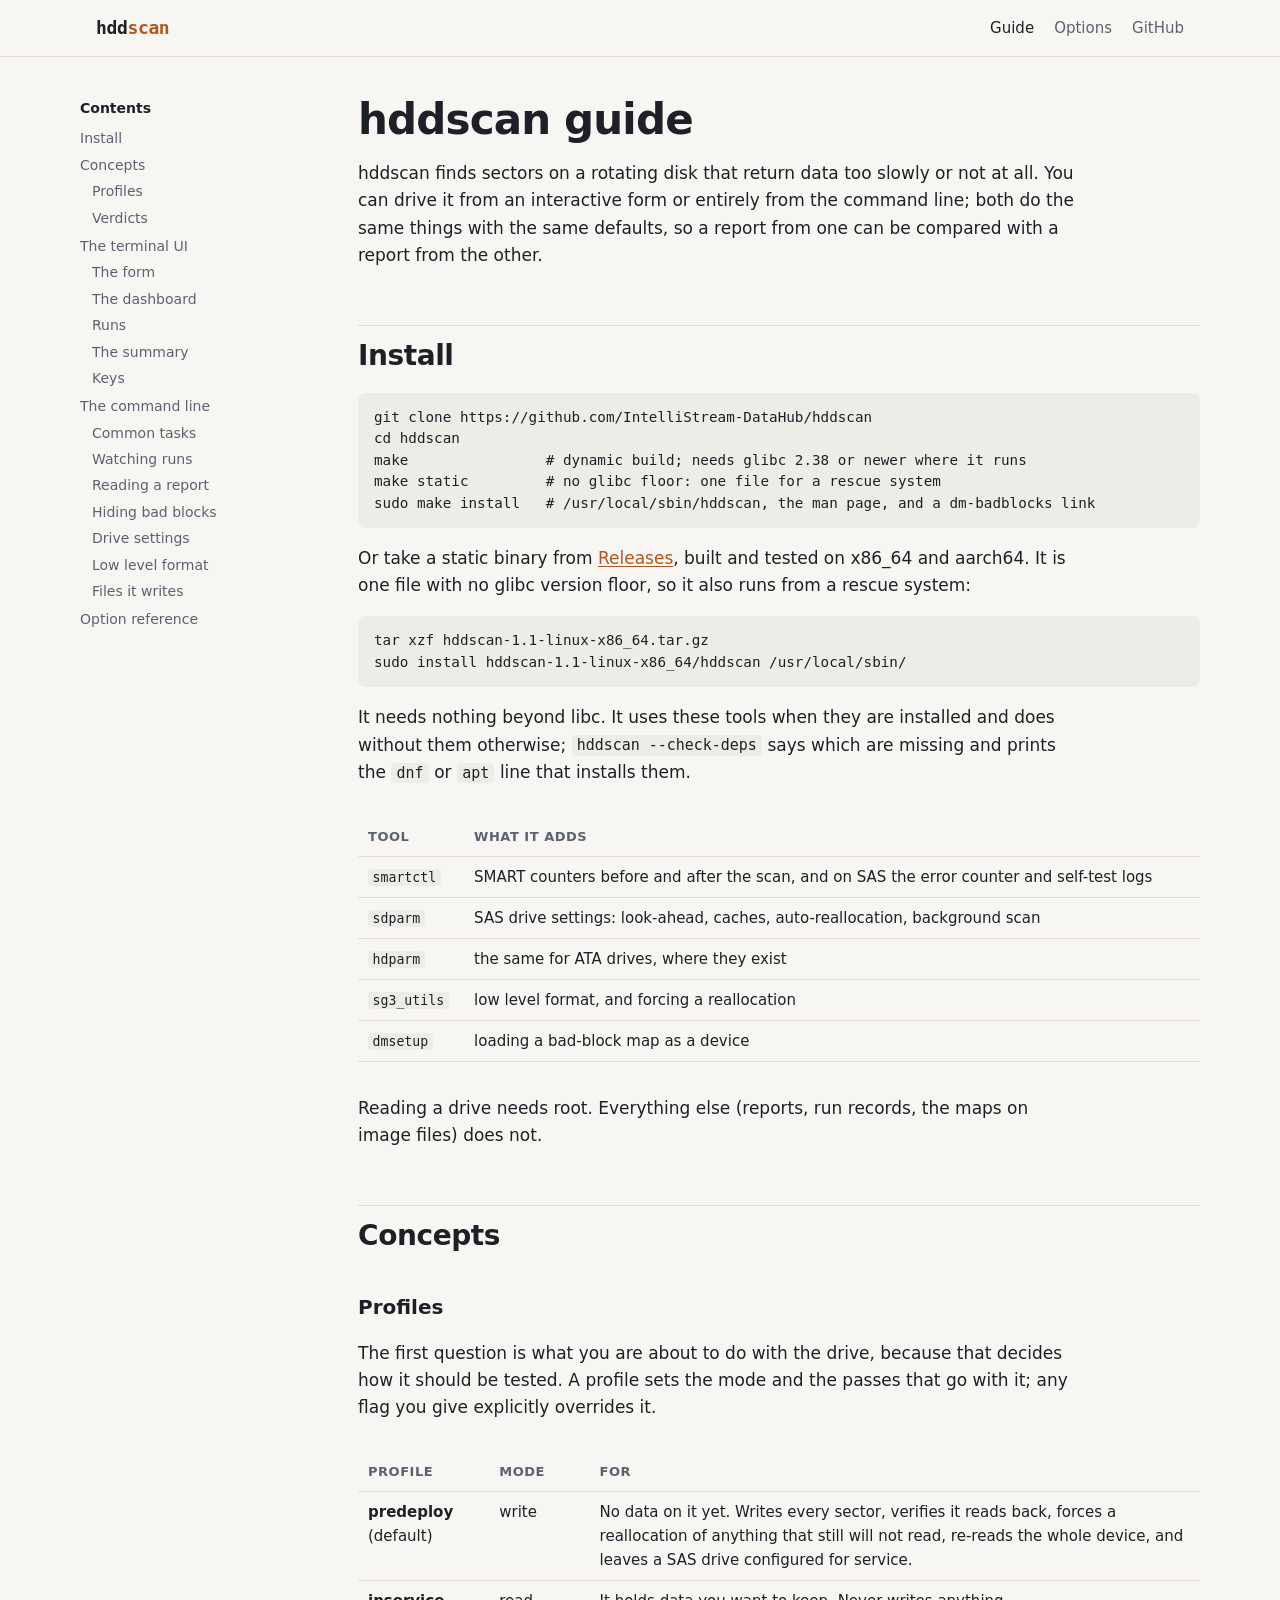
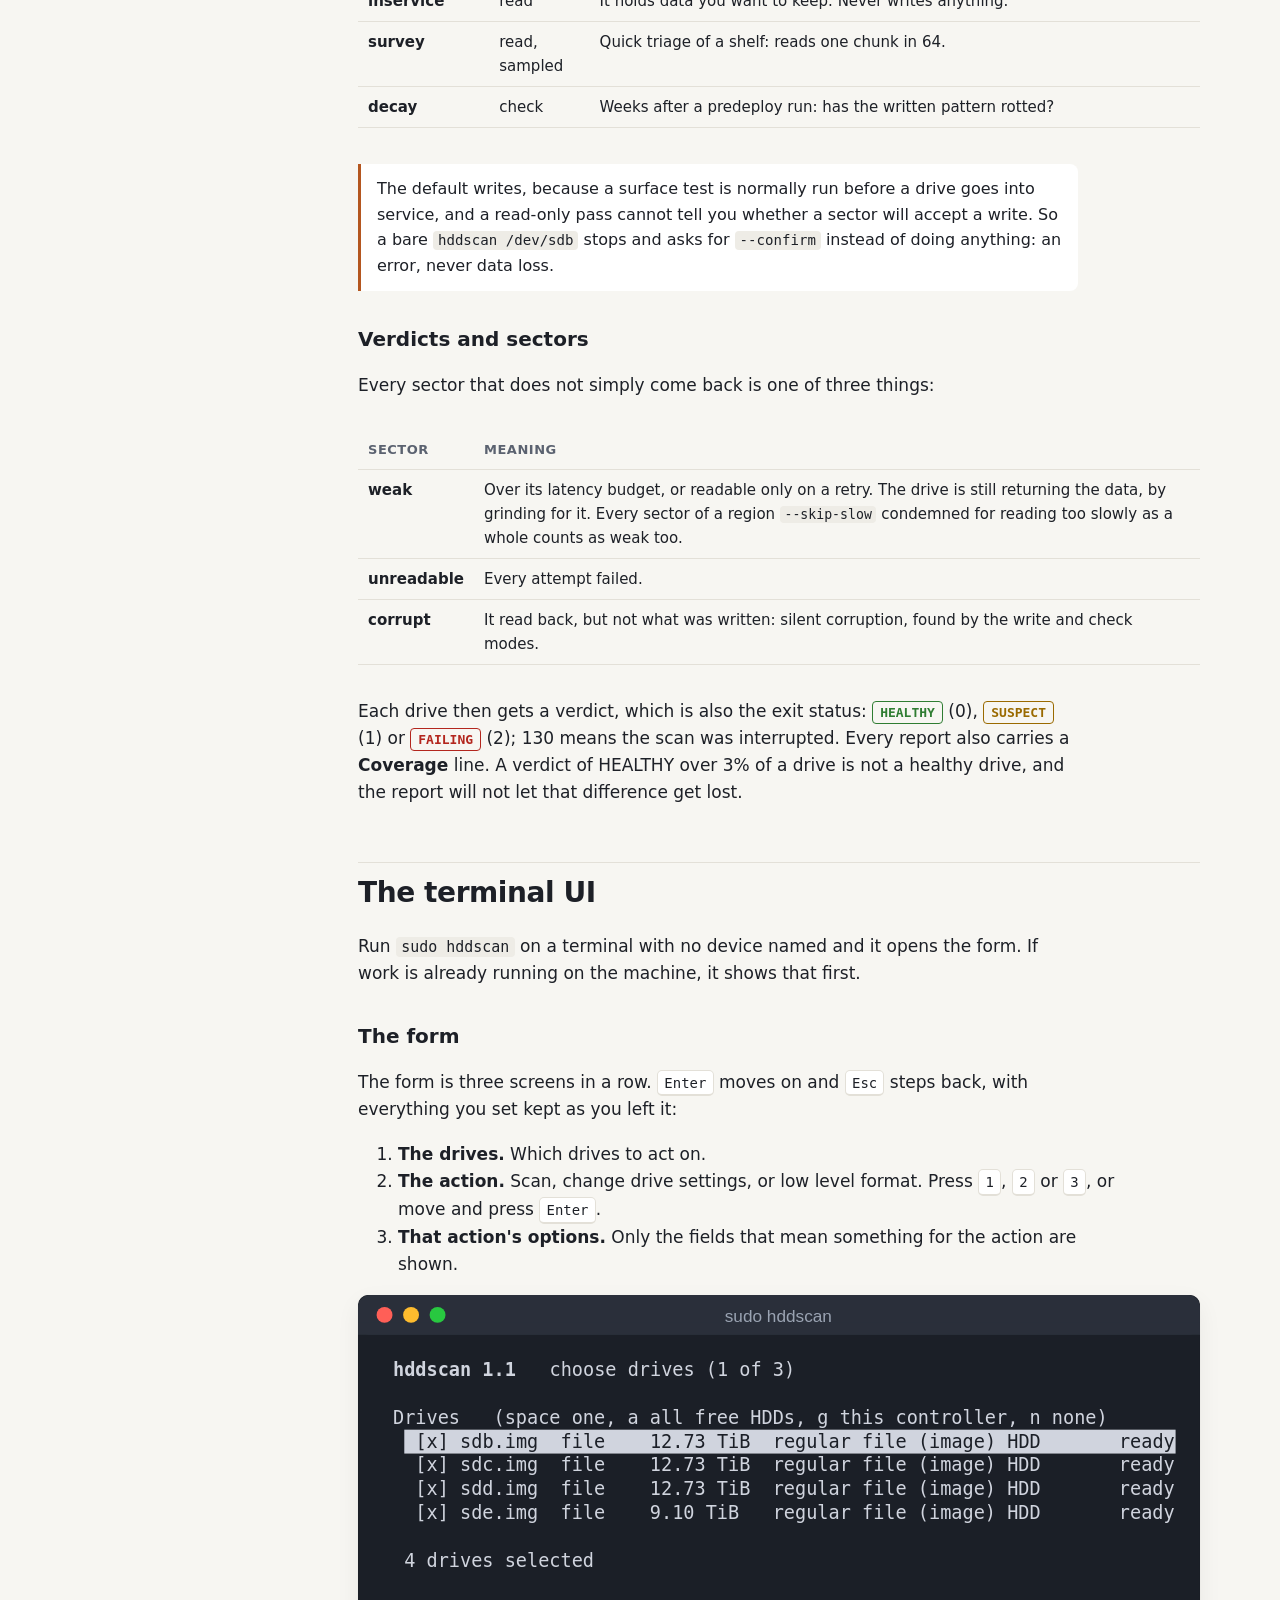
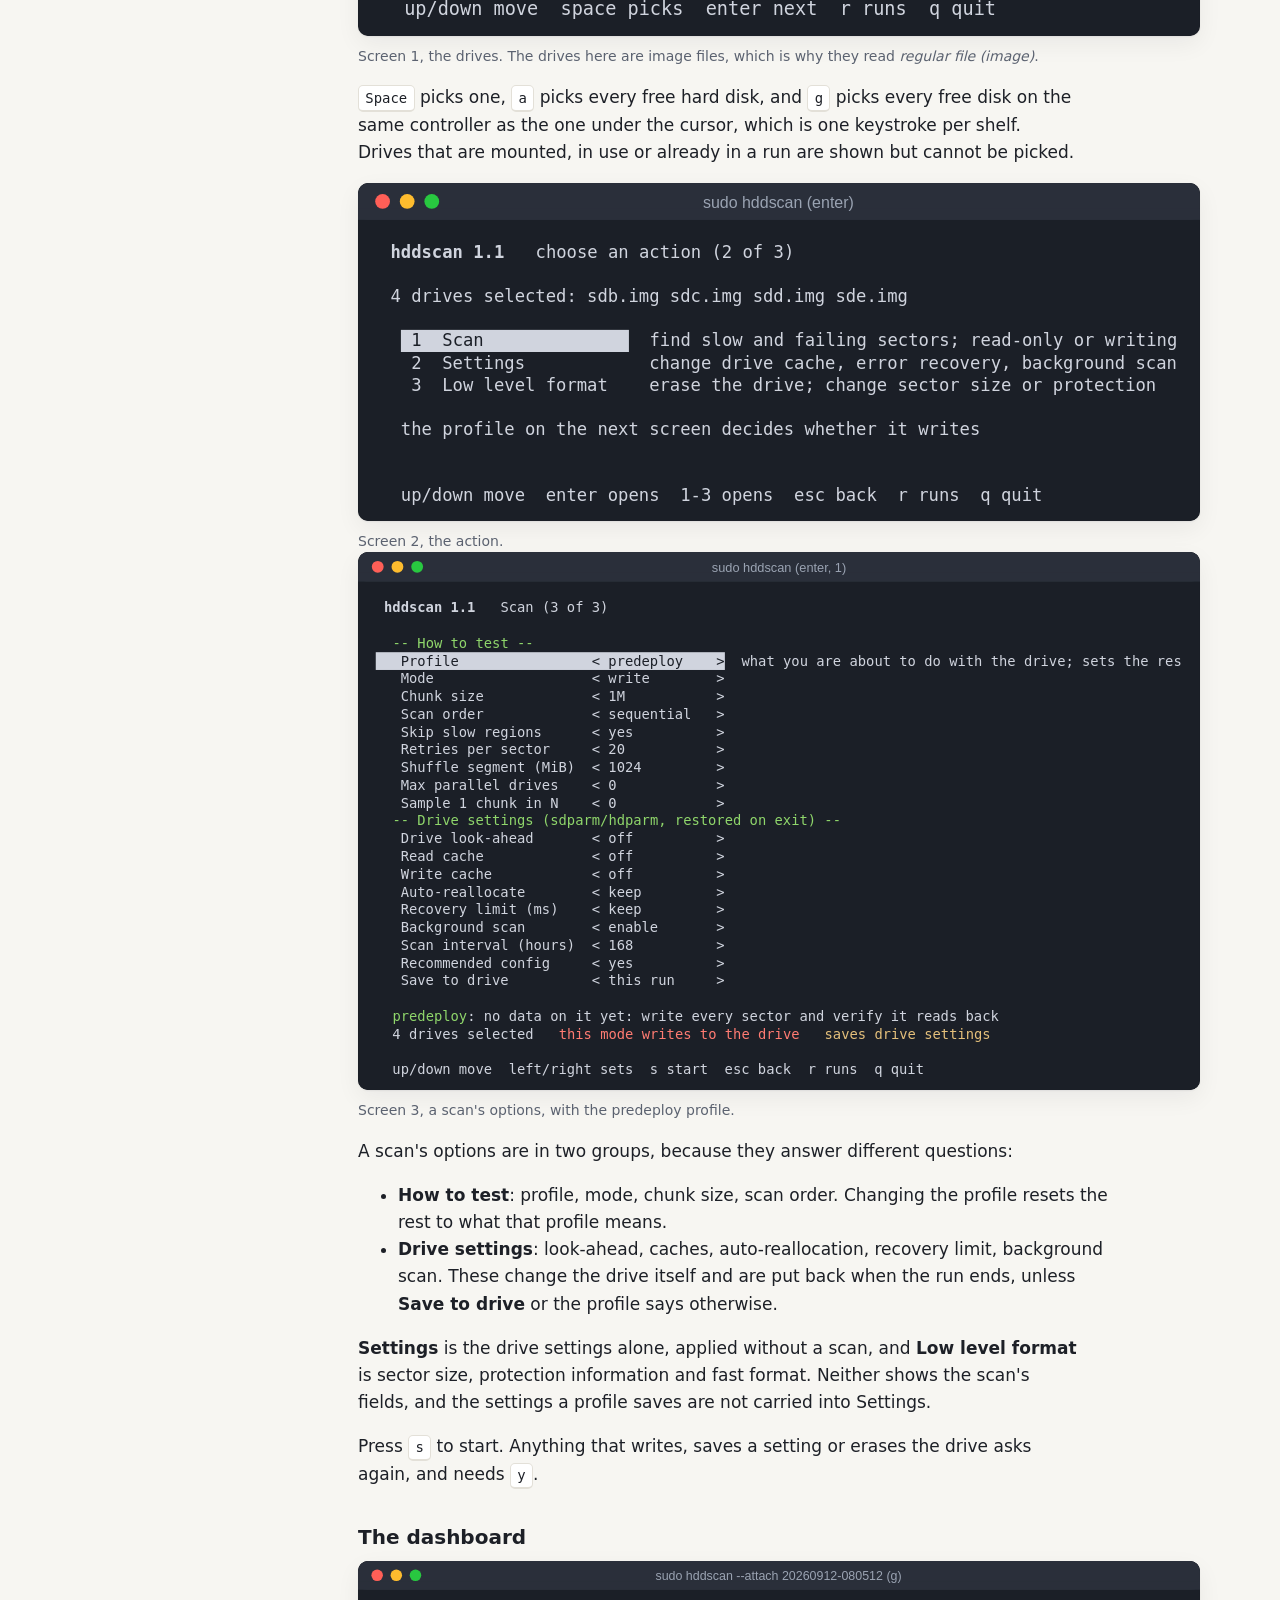
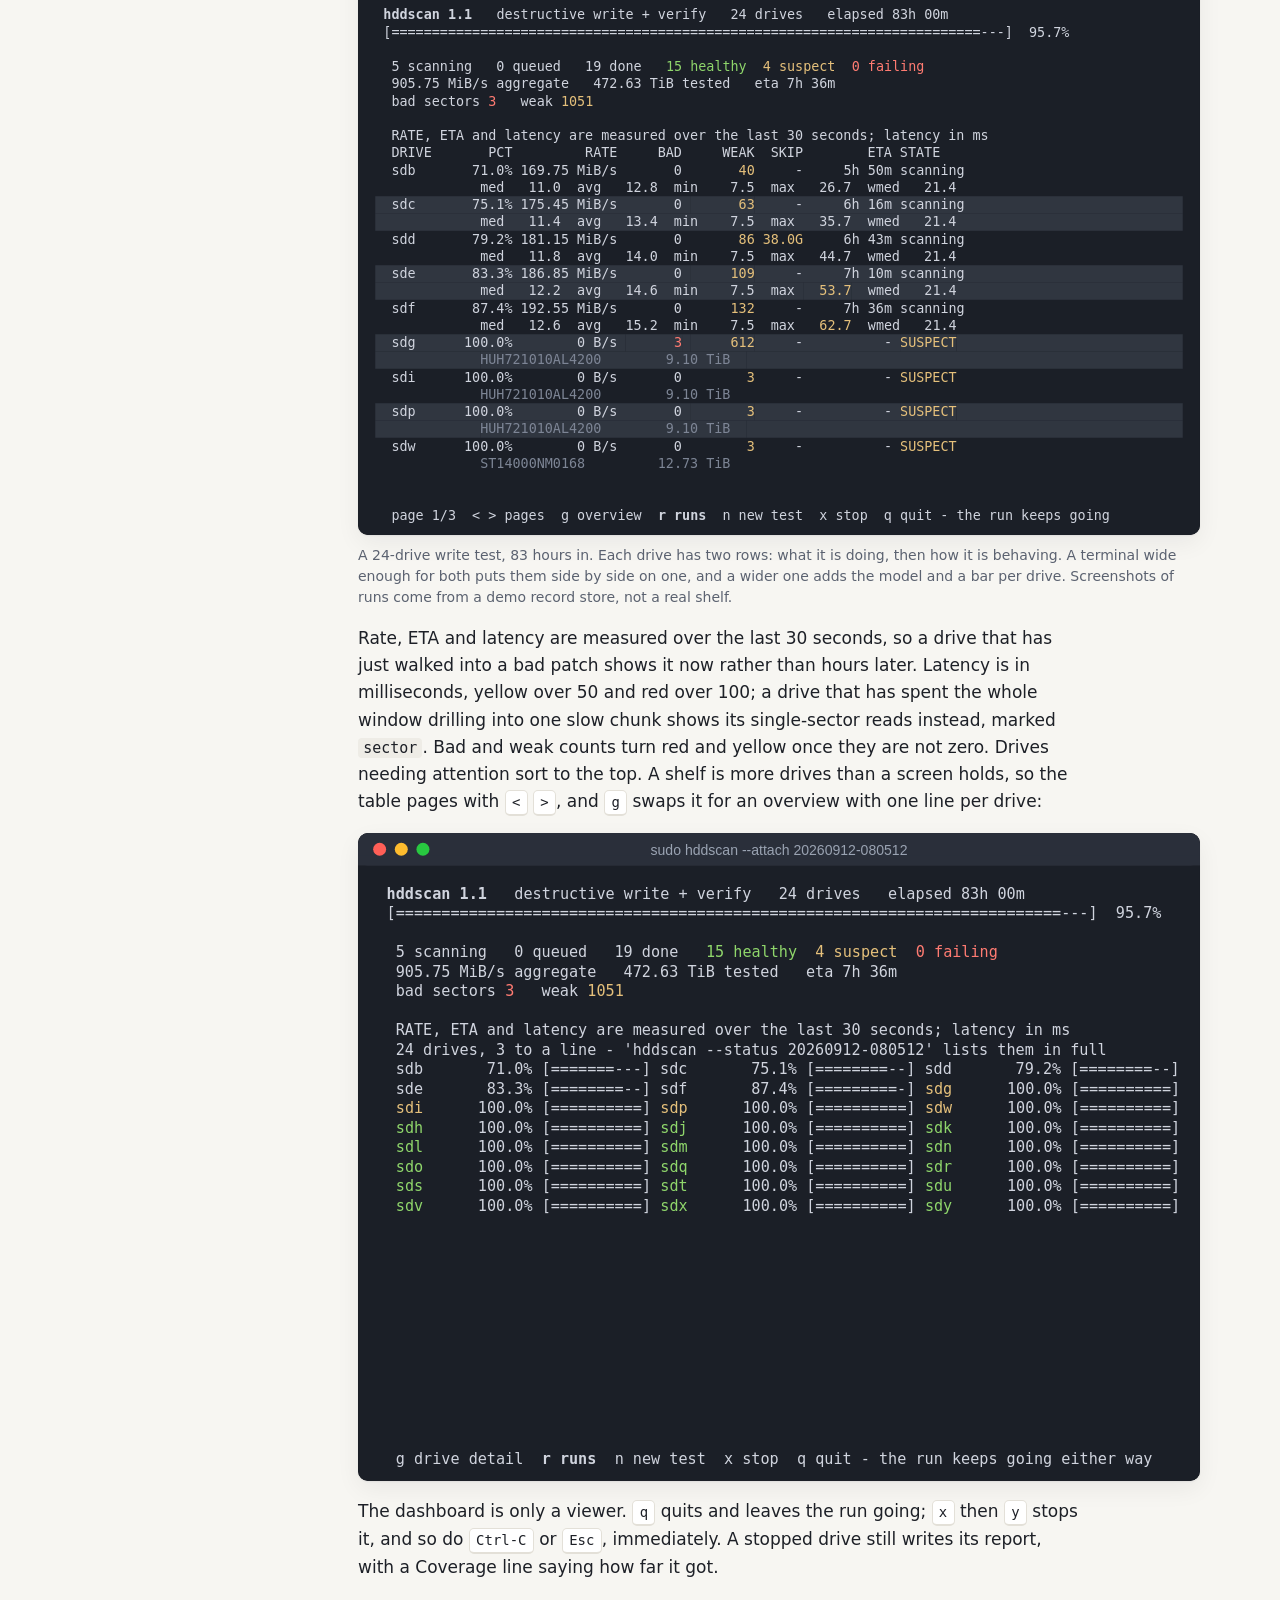
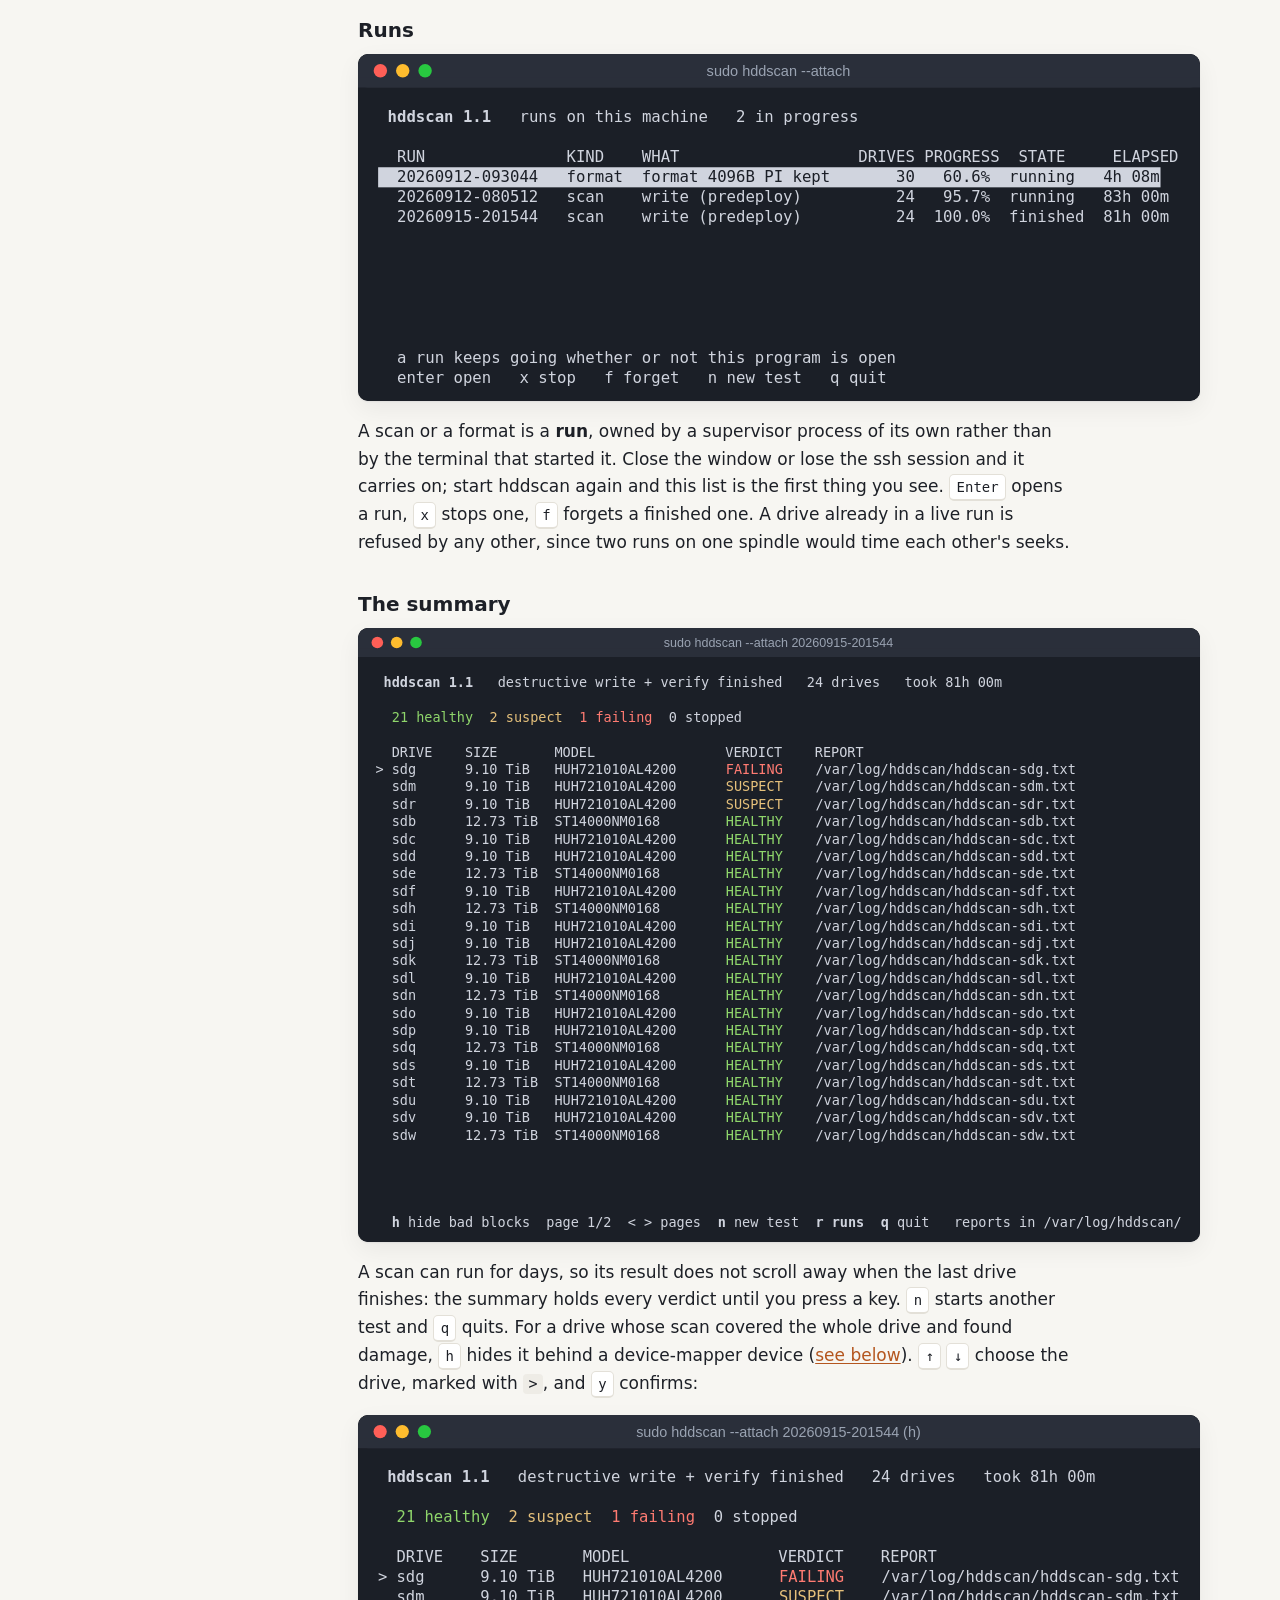
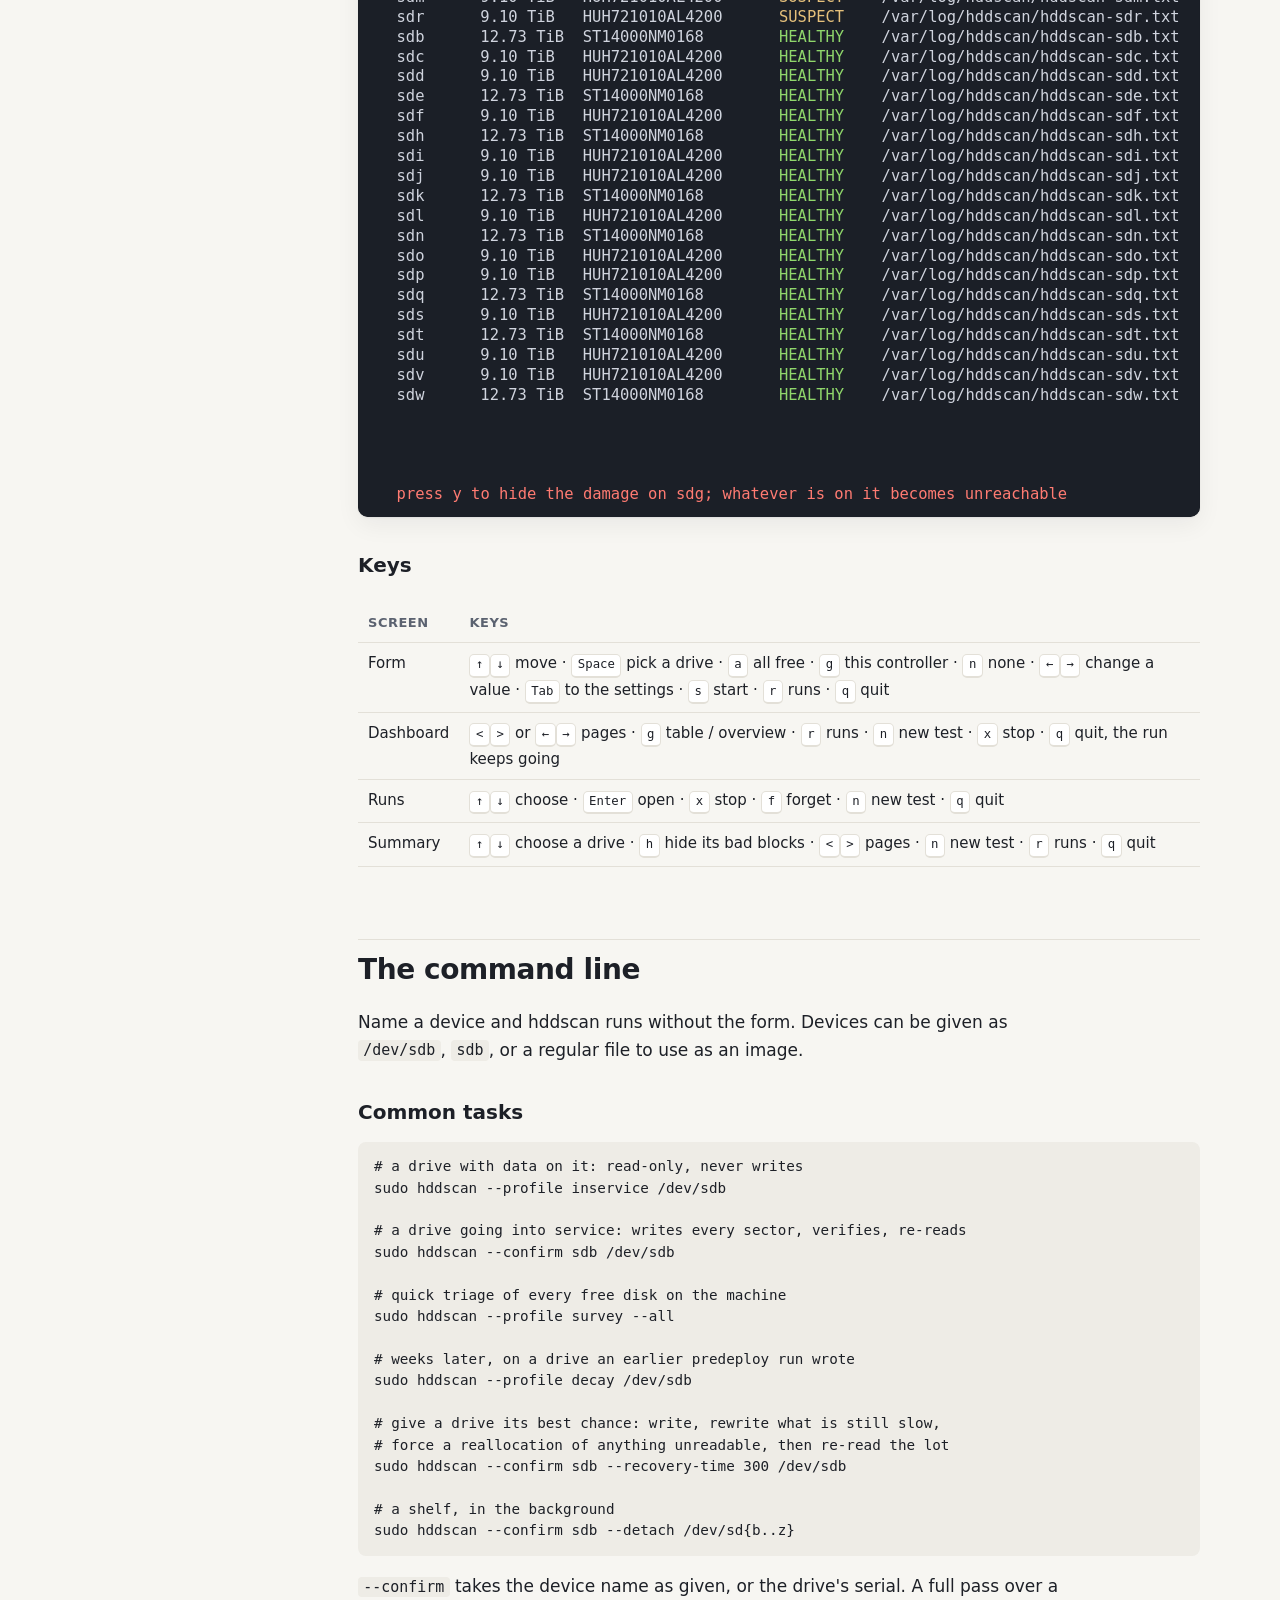
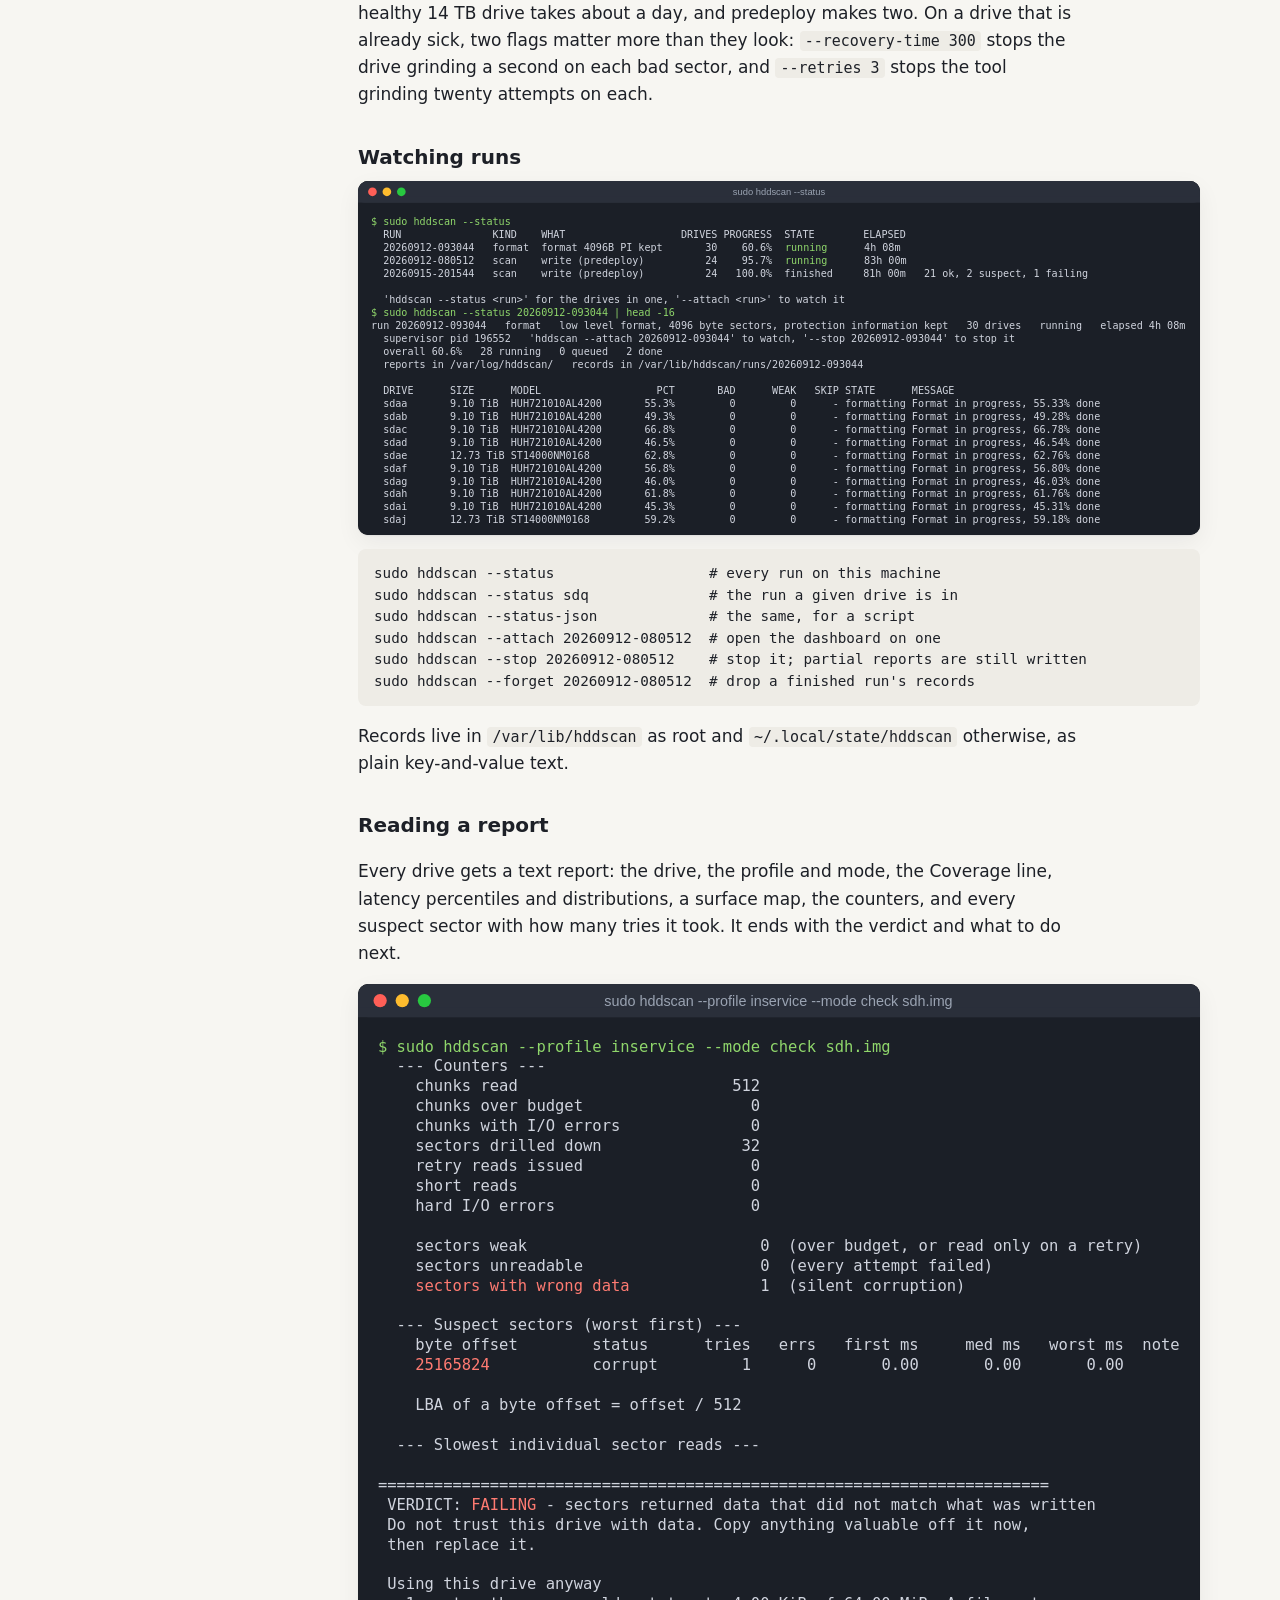
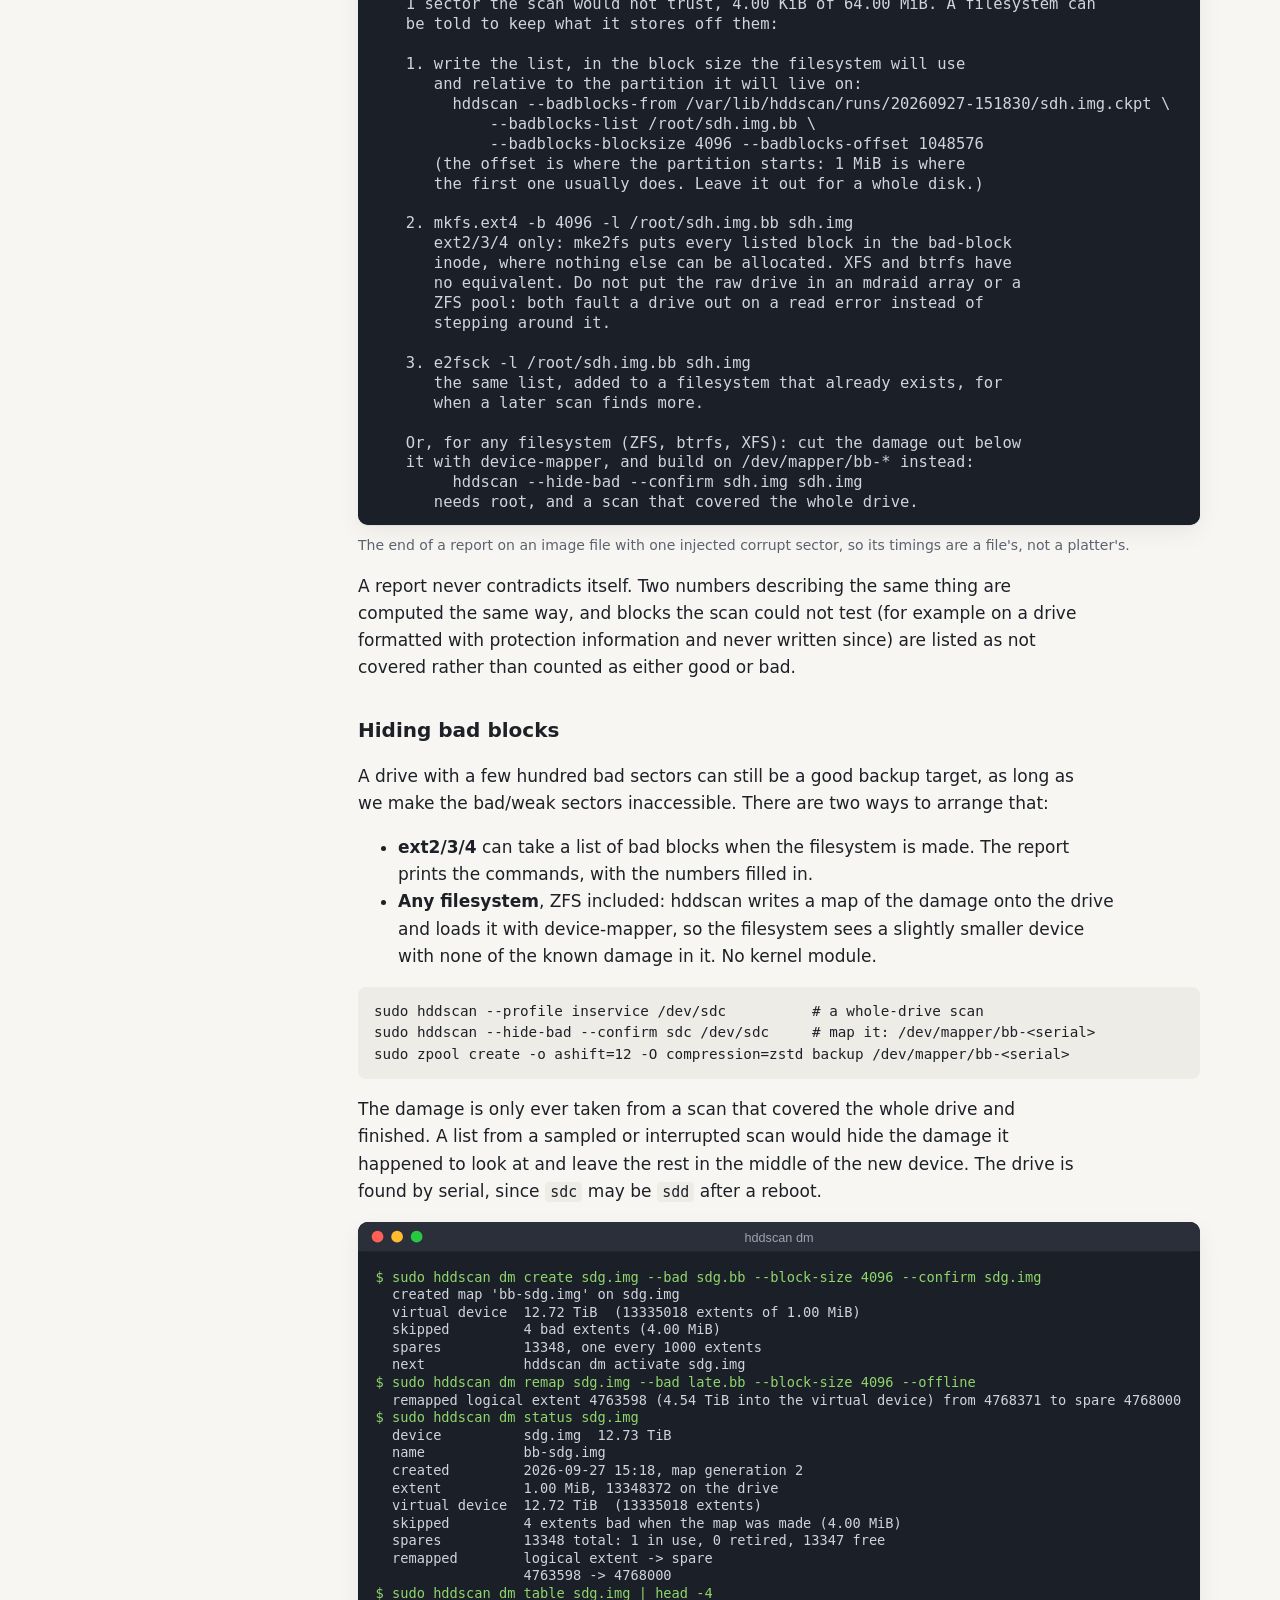
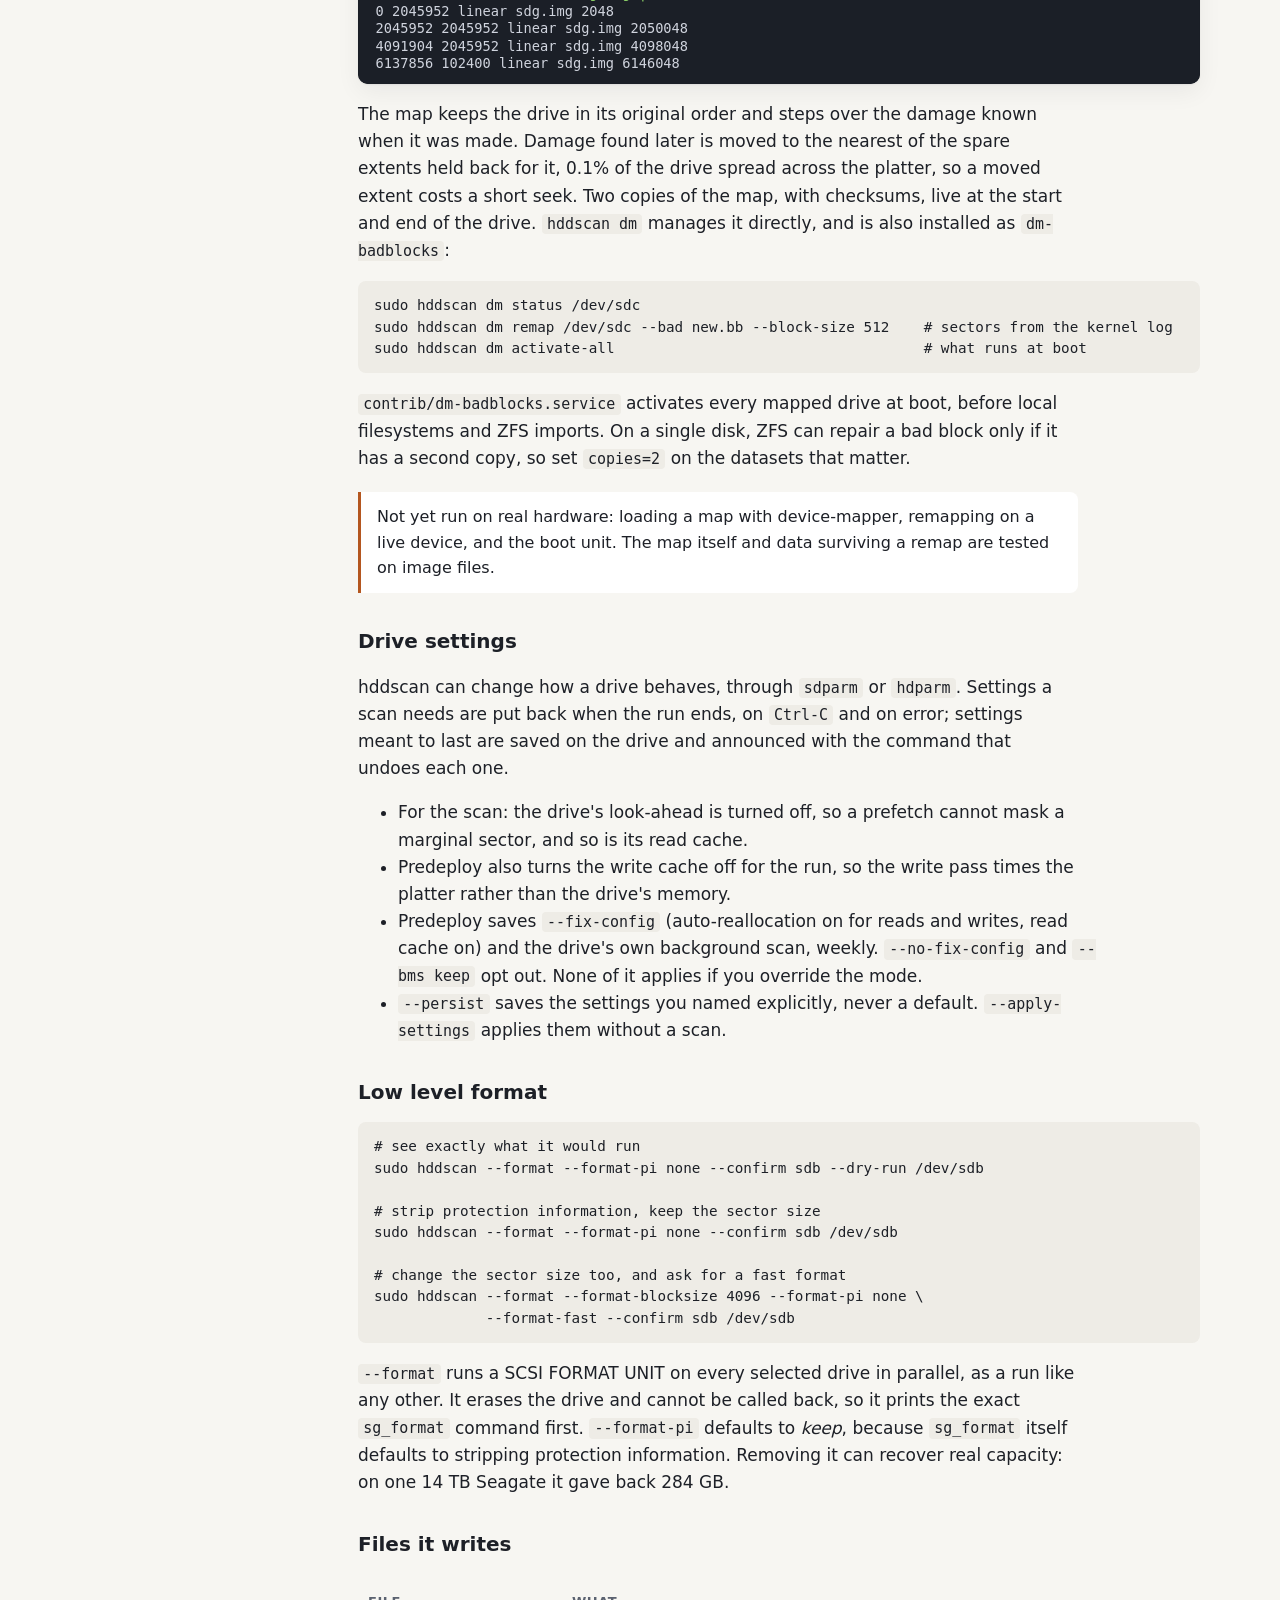
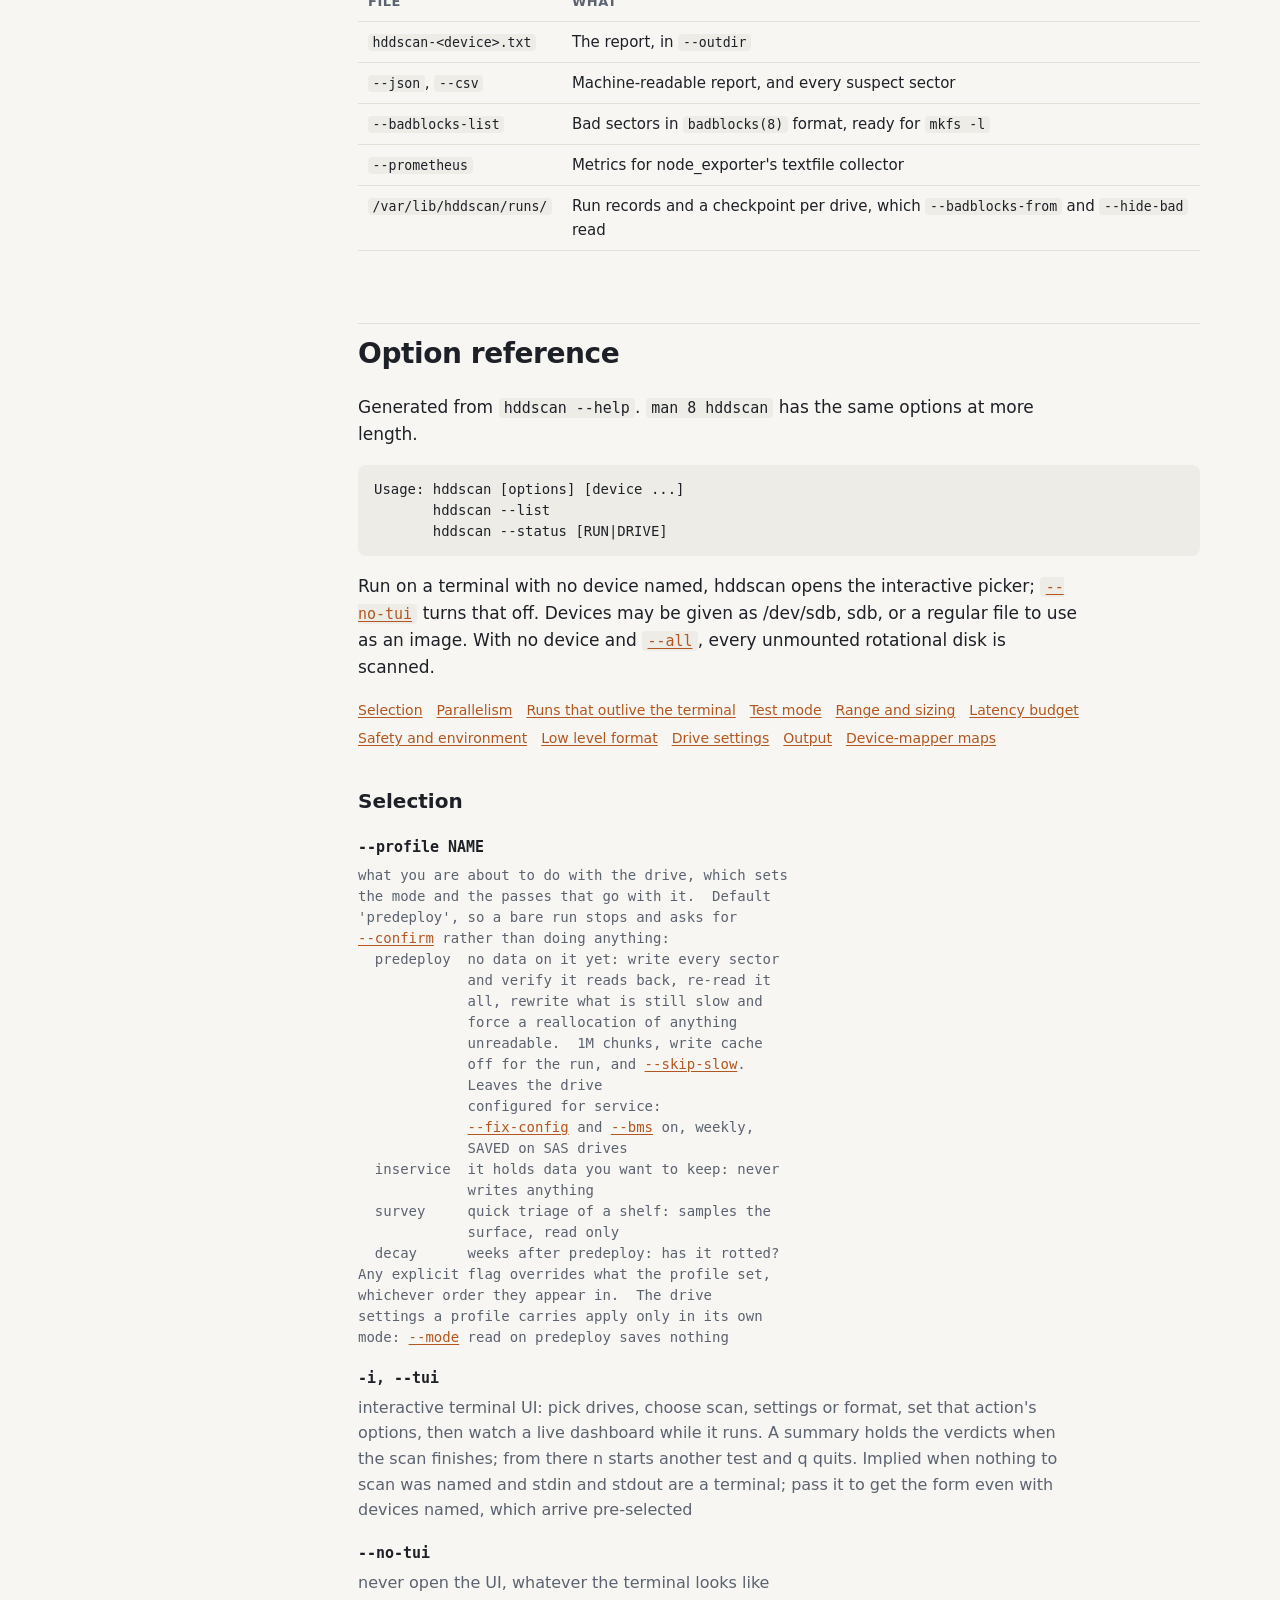
==== commit c3b5836a: "Fold the repair profile into predeploy, which forces the remap itself repair was predeploy plus --fo" ====
--- a/docs/guide.html
+++ b/docs/guide.html
@@ -101,11 +101,10 @@
 <div class="table-wrap"><table>
 	<thead><tr><th>Profile</th><th>Mode</th><th>For</th></tr></thead>
 	<tbody>
-		<tr><td><b>predeploy</b> (default)</td><td>write</td><td>No data on it yet. Writes every sector, verifies it reads back, and leaves a SAS drive configured for service.</td></tr>
+		<tr><td><b>predeploy</b> (default)</td><td>write</td><td>No data on it yet. Writes every sector, verifies it reads back, forces a reallocation of anything that still will not read, re-reads the whole device, and leaves a SAS drive configured for service.</td></tr>
 		<tr><td><b>inservice</b></td><td>read</td><td>It holds data you want to keep. Never writes anything.</td></tr>
 		<tr><td><b>survey</b></td><td>read, sampled</td><td>Quick triage of a shelf: reads one chunk in 64.</td></tr>
 		<tr><td><b>decay</b></td><td>check</td><td>Weeks after a predeploy run: has the written pattern rotted?</td></tr>
-		<tr><td><b>repair</b></td><td>write</td><td>Predeploy, plus rewriting what is still slow and forcing a reallocation of anything unreadable.</td></tr>
 	</tbody>
 </table></div>
 <div class="callout"><p>The default writes, because a surface test is
@@ -274,13 +273,13 @@
 
 # give a drive its best chance: write, rewrite what is still slow,
 # force a reallocation of anything unreadable, then re-read the lot
-sudo hddscan --repair --confirm sdb --recovery-time 300 /dev/sdb
+sudo hddscan --confirm sdb --recovery-time 300 /dev/sdb
 
 # a shelf, in the background
 sudo hddscan --confirm sdb --detach /dev/sd{b..z}</code></pre>
 <p><code>--confirm</code> takes the device name as given, or the drive's
-serial. A full pass over a 14 TB drive takes about a day, and
-<code>--repair</code> roughly twice that. On a drive that is already sick, two
+serial. A full pass over a healthy 14 TB drive takes about a day, and
+predeploy makes two. On a drive that is already sick, two
 flags matter more than they look: <code>--recovery-time 300</code> stops the
 drive grinding a second on each bad sector, and <code>--retries 3</code> stops
 the tool grinding twenty attempts on each.</p>
@@ -364,9 +363,9 @@
 <ul>
 	<li>For the scan: the drive's look-ahead is turned off, so a prefetch cannot
 	mask a marginal sector, and so is its read cache.</li>
-	<li>Predeploy and repair also turn the write cache off for the run, so the
+	<li>Predeploy also turns the write cache off for the run, so the
 	write pass times the platter rather than the drive's memory.</li>
-	<li>Predeploy and repair save <code>--fix-config</code> (auto-reallocation
+	<li>Predeploy saves <code>--fix-config</code> (auto-reallocation
 	on for reads and writes, read cache on) and the drive's own background
 	scan, weekly. <code>--no-fix-config</code> and <code>--bms keep</code> opt
 	out. None of it applies if you override the mode.</li>
@@ -434,9 +433,12 @@
 &#x27;predeploy&#x27;, so a bare run stops and asks for
 <a href="#opt-confirm"><code>--confirm</code></a> rather than doing anything:
   predeploy  no data on it yet: write every sector
-             and verify it reads back, 1M chunks,
-             write cache off for the run, and
-             <a href="#opt-skip-slow"><code>--skip-slow</code></a>.  Leaves the drive
+             and verify it reads back, re-read it
+             all, rewrite what is still slow and
+             force a reallocation of anything
+             unreadable.  1M chunks, write cache
+             off for the run, and <a href="#opt-skip-slow"><code>--skip-slow</code></a>.
+             Leaves the drive
              configured for service:
              <a href="#opt-fix-config"><code>--fix-config</code></a> and <a href="#opt-bms"><code>--bms</code></a> on, weekly,
              SAVED on SAS drives
@@ -445,8 +447,6 @@
   survey     quick triage of a shelf: samples the
              surface, read only
   decay      weeks after predeploy: has it rotted?
-  repair     predeploy, plus forcing a reallocation
-             of anything unreadable
 Any explicit flag overrides what the profile set,
 whichever order they appear in.  The drive
 settings a profile carries apply only in its own
@@ -527,18 +527,16 @@
 <dd>read-only re-verify of a pattern an earlier <a href="#opt-mode"><code>--mode</code></a> write run left behind.  Run it days or weeks later to catch sectors that lost their charge</dd>
 <dt id="opt-confirm"><code>--confirm STRING</code></dt>
 <dd>required for verify/write; must equal the device name (e.g. sdb) or its serial number</dd>
-<dt id="opt-repair"><code>--repair</code></dt>
-<dd>give a drive its best chance, in one flag: overwrite every sector, which is what refreshes a weak one; rewrite anything still slow after that; force a reallocation on anything that will not read at all; then re-read the whole device to prove it held. Implies <a href="#opt-mode"><code>--mode</code></a> write and so DESTROYS ALL DATA and needs <a href="#opt-confirm"><code>--confirm</code></a>.  Also turns the drive&#x27;s read cache off, since a repair verified out of the drive&#x27;s own DRAM is not a repair you verified</dd>
 <dt id="opt-second-pass"><code>--second-pass</code></dt>
 <dd>after <a href="#opt-mode"><code>--mode</code></a> write, re-read the whole device and re-verify the pattern (catches slow data decay)</dd>
 <dt id="opt-skip-slow"><code>--skip-slow</code></dt>
-<dd>when a region is too slow to scan -- most chunks over the last 64 MiB missed their budget, or the scan there, drill-downs and retries included, ran under the <a href="#opt-min-rate"><code>--min-rate</code></a> floor -- stop reading: probe 1 GiB on, doubling to 64 GiB, until one is fast, bisect back to the edge, carry on there.  A chunk whose drill-down costs over 10 s is condemned whole.  What was jumped over is condemned unread; the report says so and <a href="#opt-hide-bad"><code>--hide-bad</code></a> cuts it out. Sequential or reverse order only.  On under predeploy and repair, and dropped there without comment where the order cannot walk</dd>
+<dd>when a region is too slow to scan -- most chunks over the last 64 MiB missed their budget, or the scan there, drill-downs and retries included, ran under the <a href="#opt-min-rate"><code>--min-rate</code></a> floor -- stop reading: probe 1 GiB on, doubling to 64 GiB, until one is fast, bisect back to the edge, carry on there.  A chunk whose drill-down costs over 10 s is condemned whole.  What was jumped over is condemned unread; the report says so and <a href="#opt-hide-bad"><code>--hide-bad</code></a> cuts it out. Sequential or reverse order only.  On under predeploy, and dropped there without comment where the order cannot walk</dd>
 <dt id="opt-no-skip-slow"><code>--no-skip-slow</code></dt>
-<dd>read every region, however slow, under predeploy and repair too</dd>
+<dd>read every region, however slow, under predeploy too</dd>
 <dt id="opt-rewrite-weak"><code>--rewrite-weak</code></dt>
 <dd>rewrite readable-but-slow sectors in place to make the drive refresh or remap them (needs verify/write, or read mode plus this flag for read-modify-write)</dd>
 <dt id="opt-force-remap"><code>--force-remap</code></dt>
-<dd>overwrite UNREADABLE sectors with zeros to force a reallocation.  Destroys the contents of those sectors</dd>
+<dd>overwrite UNREADABLE sectors to force a reallocation, with zeros, or the pattern in write mode, and on SAS ask the drive to reassign them.  Destroys the contents of those sectors.  On under predeploy</dd>
 </dl></section>
 <section class="optgroup" id="g-range-and-sizing">
 <h3>Range and sizing</h3>
@@ -548,7 +546,7 @@
 <dt id="opt-end"><code>--end SIZE</code></dt>
 <dd>last byte to test (default end of device)</dd>
 <dt id="opt-chunk"><code>--chunk SIZE</code></dt>
-<dd>bulk read size, default 128K, 1M under predeploy and repair</dd>
+<dd>bulk read size, default 128K, 1M under predeploy</dd>
 <dt id="opt-block"><code>--block SIZE</code></dt>
 <dd>drill-down granularity, default 4K</dd>
 <dt id="opt-sample"><code>--sample N</code></dt>
@@ -604,9 +602,9 @@
 <dt id="opt-apply-settings"><code>--apply-settings</code></dt>
 <dd>apply the settings below to every selected drive and stop, without scanning anything.  Settings are applied before the scan either way, so a drive is configured the moment you ask rather than when a scan happens to reach it</dd>
 <dt id="opt-fix-config"><code>--fix-config</code></dt>
-<dd>apply the configuration this tool recommends for a drive going into service: auto-reallocate on for both reads and writes, read cache on.  Only the parts actually wrong are touched, each is printed, and they are SAVED -- a fix that reverted when the scan ended would not be a fix.  On by default under predeploy and repair</dd>
+<dd>apply the configuration this tool recommends for a drive going into service: auto-reallocate on for both reads and writes, read cache on.  Only the parts actually wrong are touched, each is printed, and they are SAVED -- a fix that reverted when the scan ended would not be a fix.  On by default under predeploy</dd>
 <dt id="opt-no-fix-config"><code>--no-fix-config</code></dt>
-<dd>leave the configuration alone under those profiles</dd>
+<dd>leave the configuration alone under predeploy</dd>
 <dt id="opt-awre"><code>--awre on|off|keep</code></dt>
 <dd>let the drive retire a sector it struggles to write</dd>
 <dt id="opt-arre"><code>--arre on|off|keep</code></dt>
@@ -622,11 +620,11 @@
 <dt id="opt-persist"><code>--persist</code></dt>
 <dd>save the settings this run changes to the drive so they survive a power cycle, instead of putting them back when the scan ends.  Needs a SAS/SCSI drive and sdparm; anything else is applied for the run only and says so.  Only settings you named are saved -- the look-ahead, read cache and write cache defaults are not, or every scanned drive would be left permanently slower</dd>
 <dt id="opt-write-cache"><code>--write-cache on|off|keep</code></dt>
-<dd>with the cache on a write returns as soon as the drive has it in DRAM, so a write mode times the cache and not the platter; &#x27;off&#x27; makes it honest and much slower.  Also the other half of the ex-array fault where RCD and WCE together give a drive that writes fast and reads like treacle. Restored on exit, and never saved by <a href="#opt-persist"><code>--persist</code></a> unless named here.  Default &#x27;off&#x27; under predeploy and repair, &#x27;keep&#x27; otherwise</dd>
+<dd>with the cache on a write returns as soon as the drive has it in DRAM, so a write mode times the cache and not the platter; &#x27;off&#x27; makes it honest and much slower.  Also the other half of the ex-array fault where RCD and WCE together give a drive that writes fast and reads like treacle. Restored on exit, and never saved by <a href="#opt-persist"><code>--persist</code></a> unless named here.  Default &#x27;off&#x27; under predeploy, &#x27;keep&#x27; otherwise</dd>
 <dt id="opt-bms"><code>--bms on|keep</code></dt>
-<dd>&#x27;on&#x27; tells every selected SAS/SCSI drive to run its own background medium scan: the firmware sweeps the platters whenever the drive is idle, logs what it finds and reallocates the sectors it can still recover.  Unlike every other setting here this one is SAVED ON THE DRIVE and is not undone afterwards; &#x27;sdparm <code>--clear</code>=EN_BMS <code>--save</code> /dev/sdX&#x27; turns it back off.  Default &#x27;on&#x27; under predeploy and repair, &#x27;keep&#x27; otherwise, which touches nothing</dd>
+<dd>&#x27;on&#x27; tells every selected SAS/SCSI drive to run its own background medium scan: the firmware sweeps the platters whenever the drive is idle, logs what it finds and reallocates the sectors it can still recover.  Unlike every other setting here this one is SAVED ON THE DRIVE and is not undone afterwards; &#x27;sdparm <code>--clear</code>=EN_BMS <code>--save</code> /dev/sdX&#x27; turns it back off.  Default &#x27;on&#x27; under predeploy, &#x27;keep&#x27; otherwise, which touches nothing</dd>
 <dt id="opt-bms-interval"><code>--bms-interval HOURS</code></dt>
-<dd>how often that background scan sweeps the media, saved with it (SCSI BMS_I).  Default 168, weekly, under predeploy and repair; otherwise the drive&#x27;s own.  Needs <a href="#opt-bms"><code>--bms</code></a> on</dd>
+<dd>how often that background scan sweeps the media, saved with it (SCSI BMS_I).  Default 168, weekly, under predeploy; otherwise the drive&#x27;s own.  Needs <a href="#opt-bms"><code>--bms</code></a> on</dd>
 <dt id="opt-io-timeout"><code>--io-timeout SEC</code></dt>
 <dd>lower the kernel&#x27;s per-command timeout during the scan so a dying sector fails fast (restored after)</dd>
 <dt id="opt-max-temp"><code>--max-temp C</code></dt>
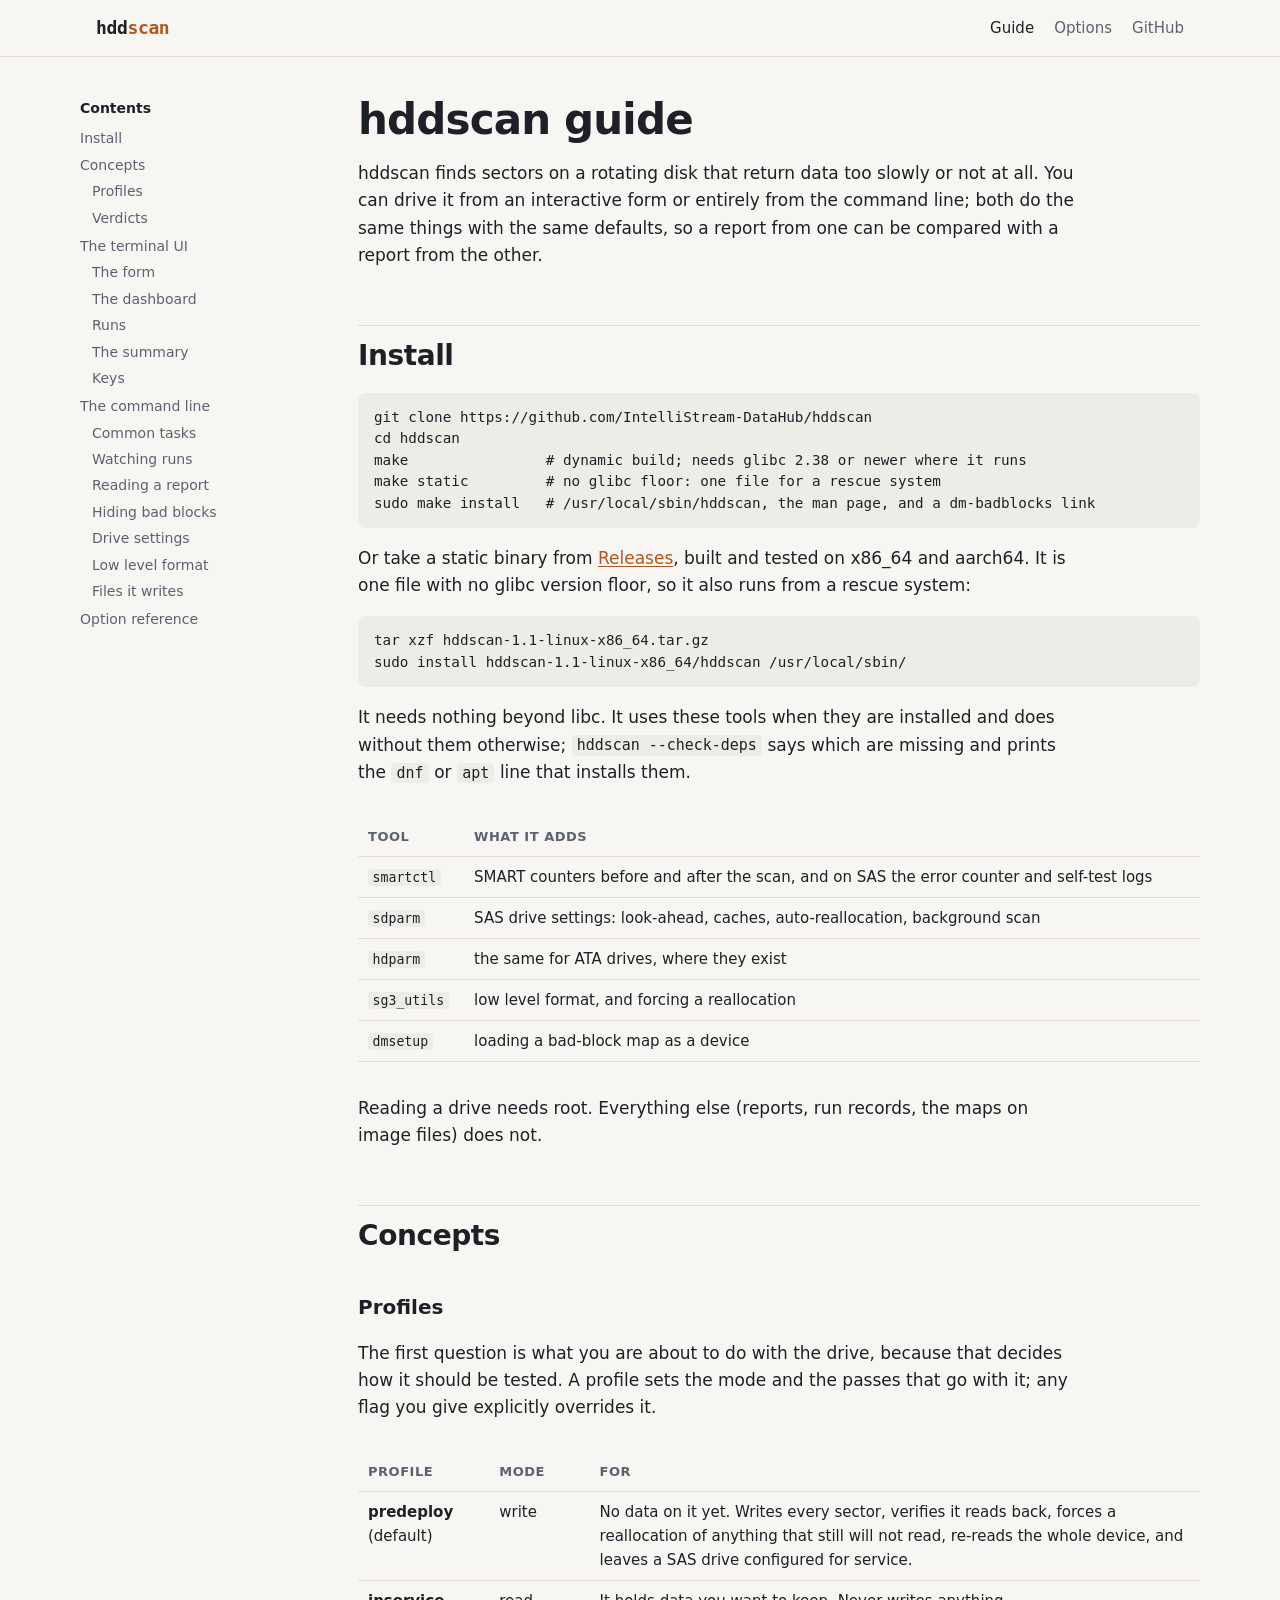
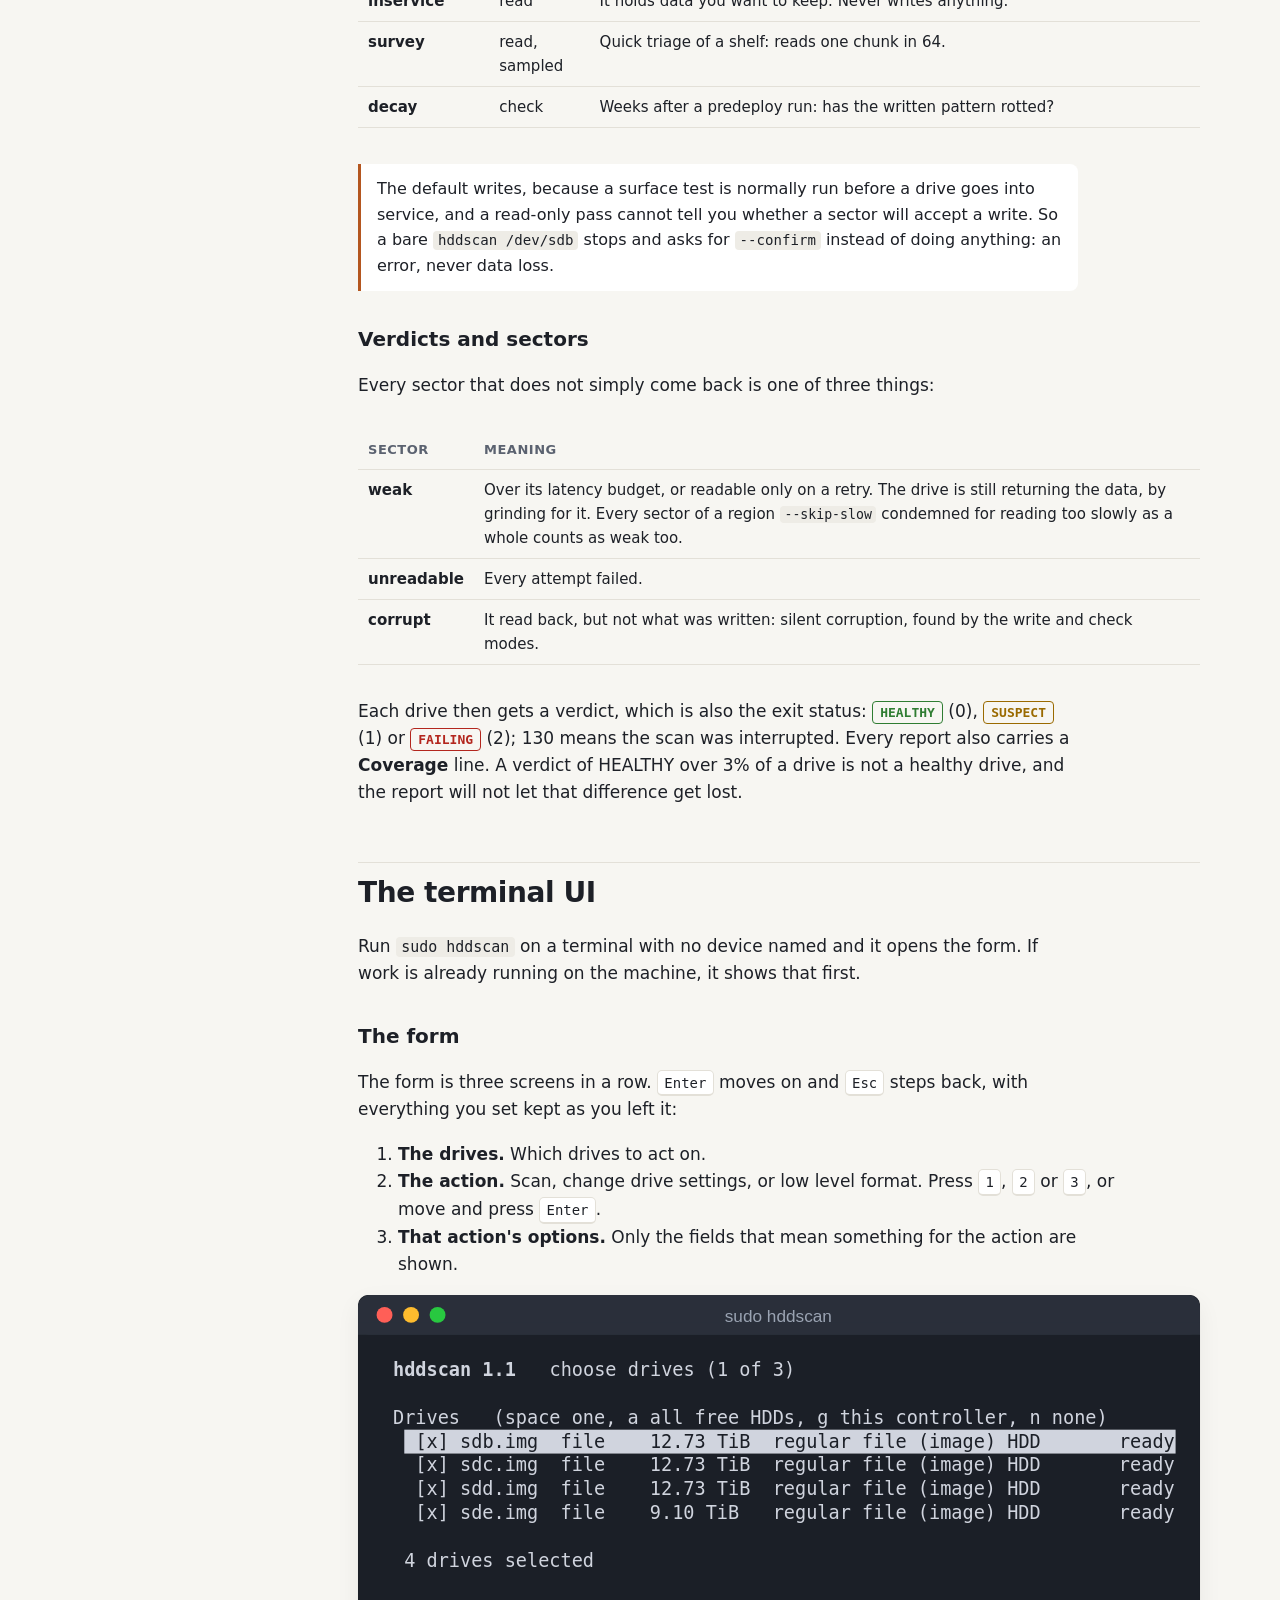
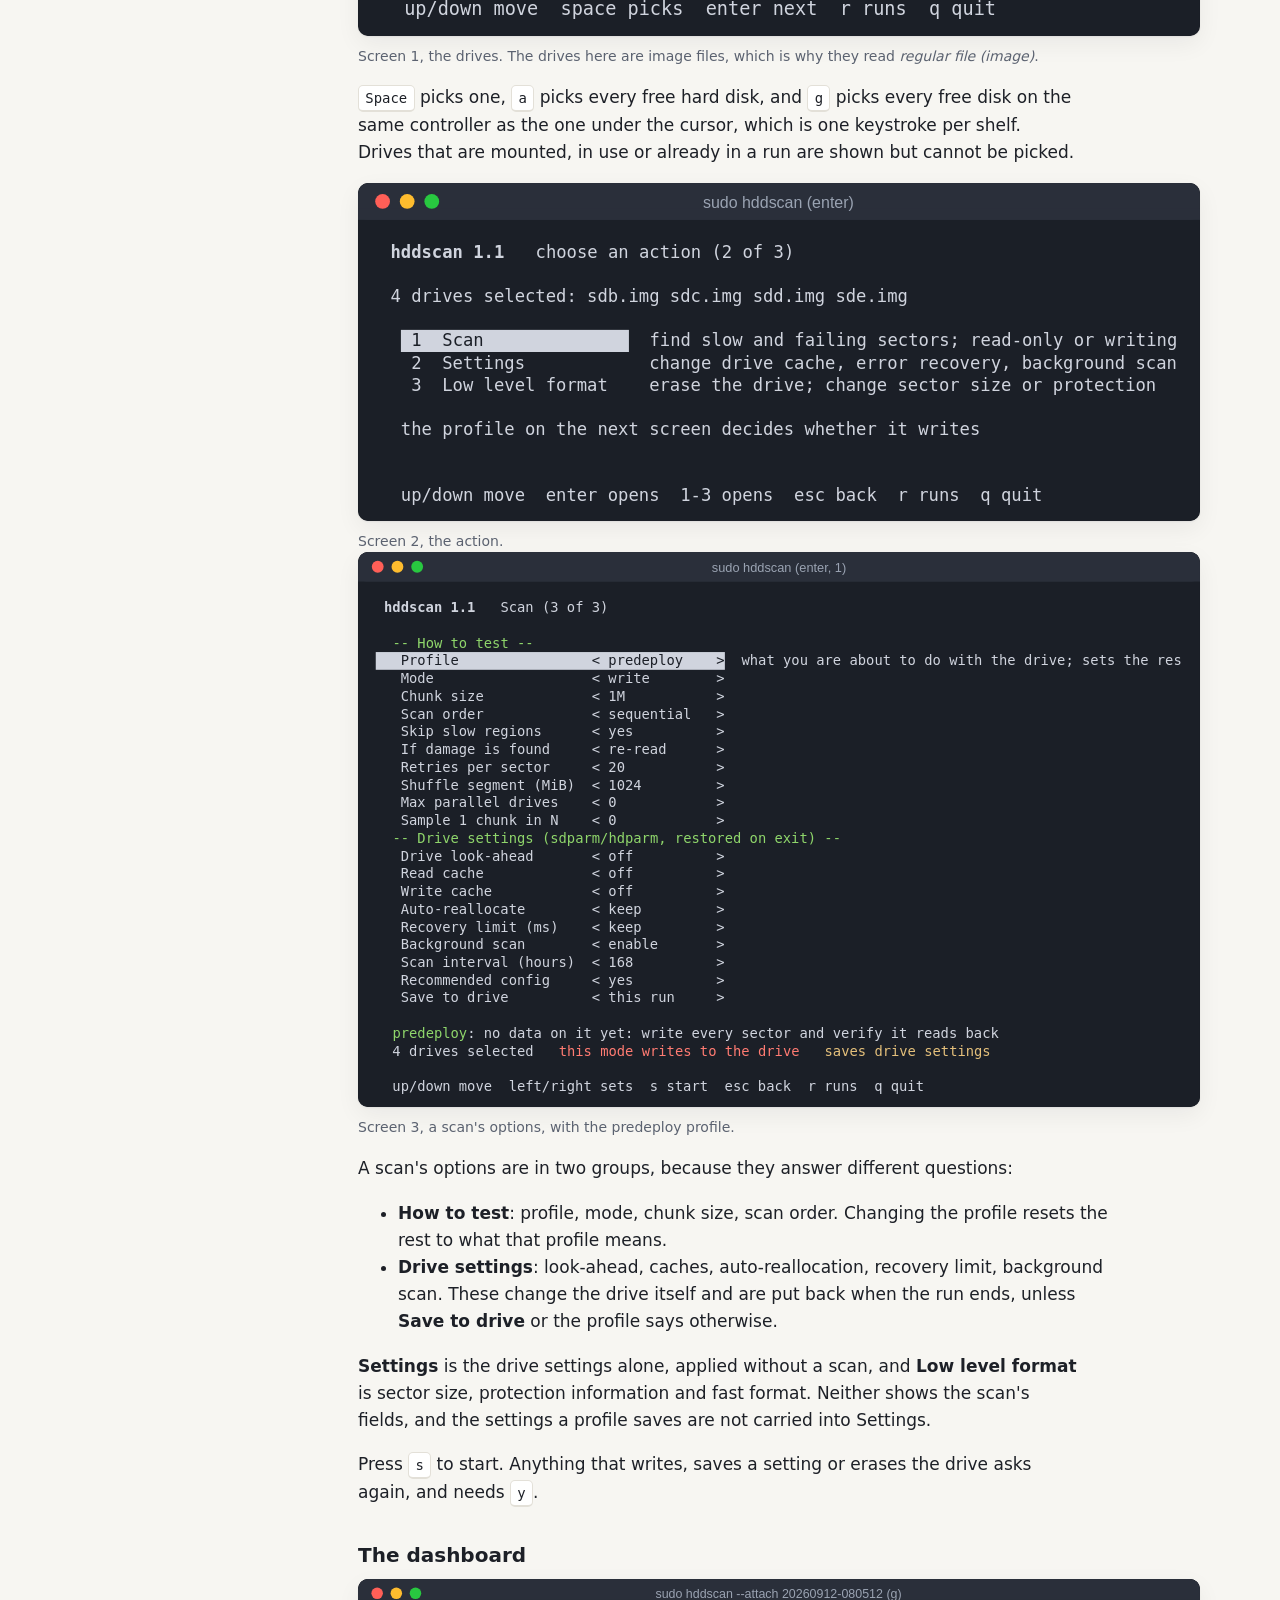
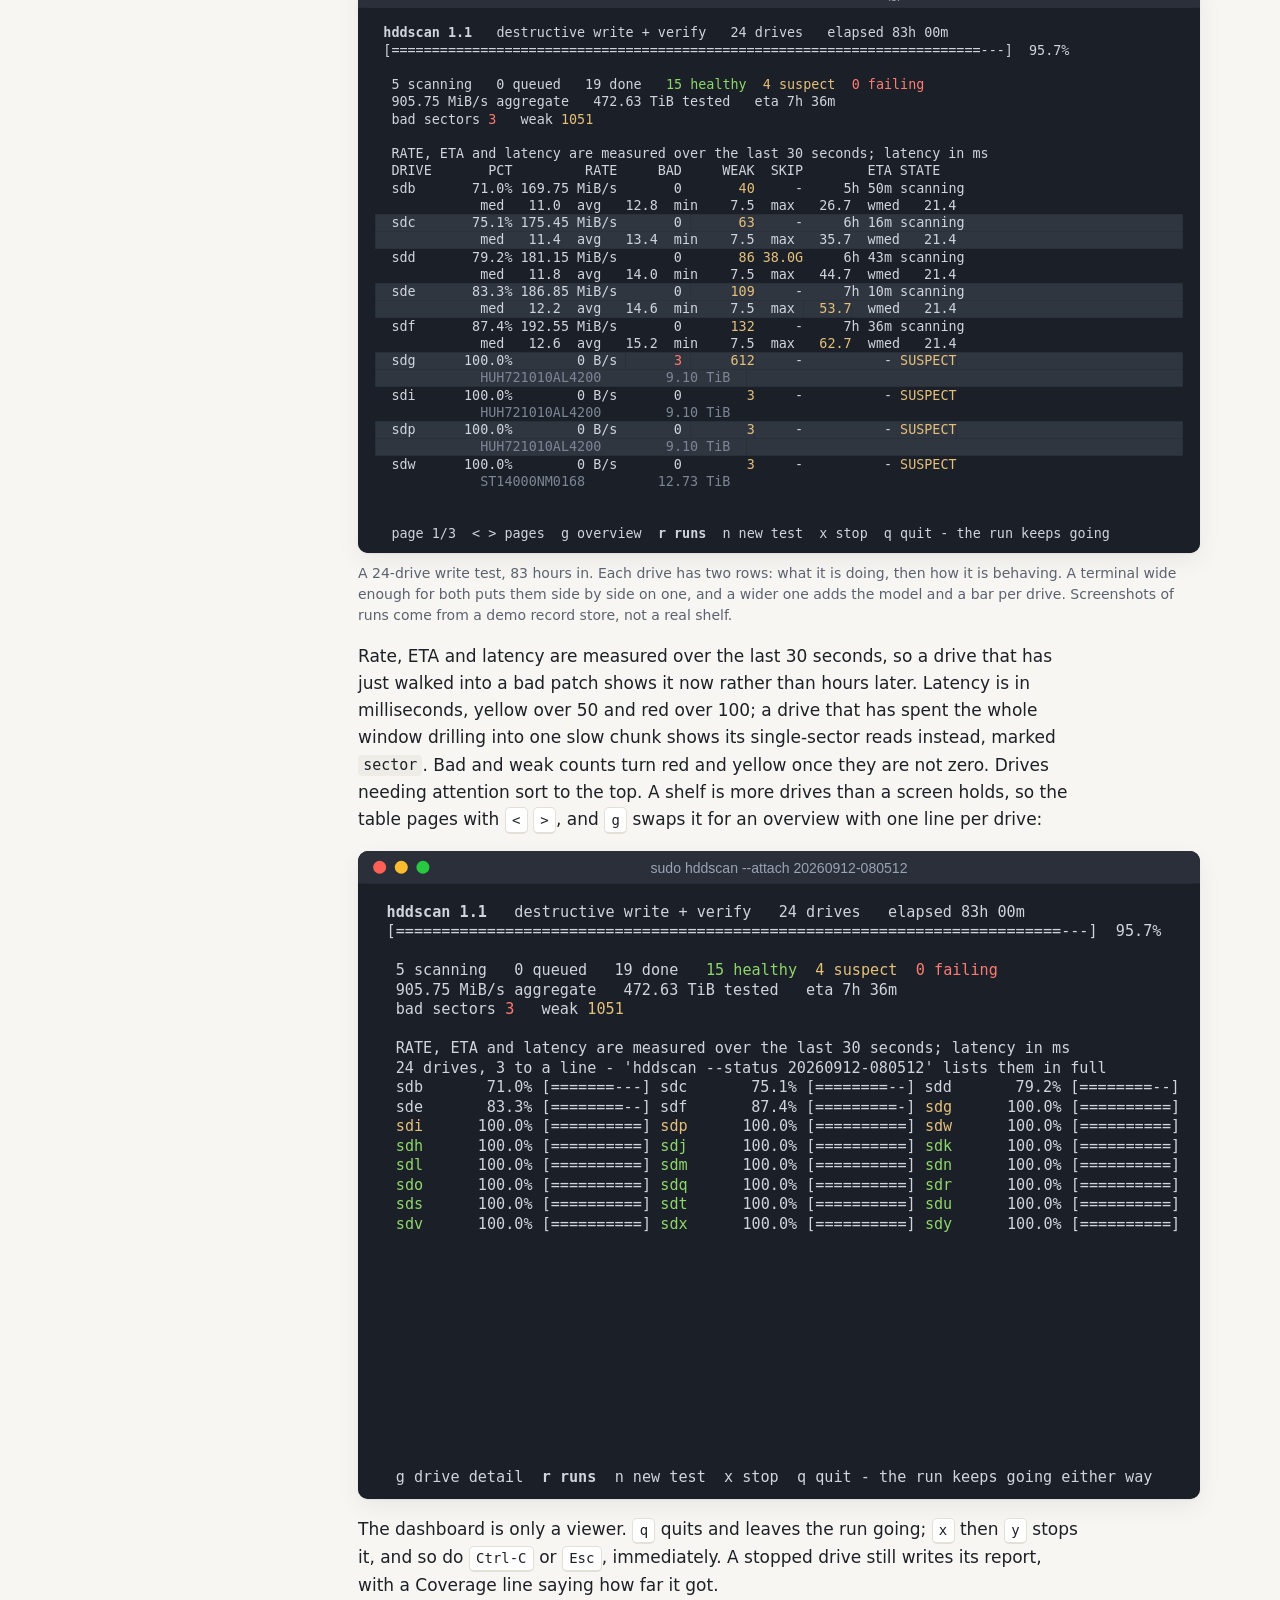
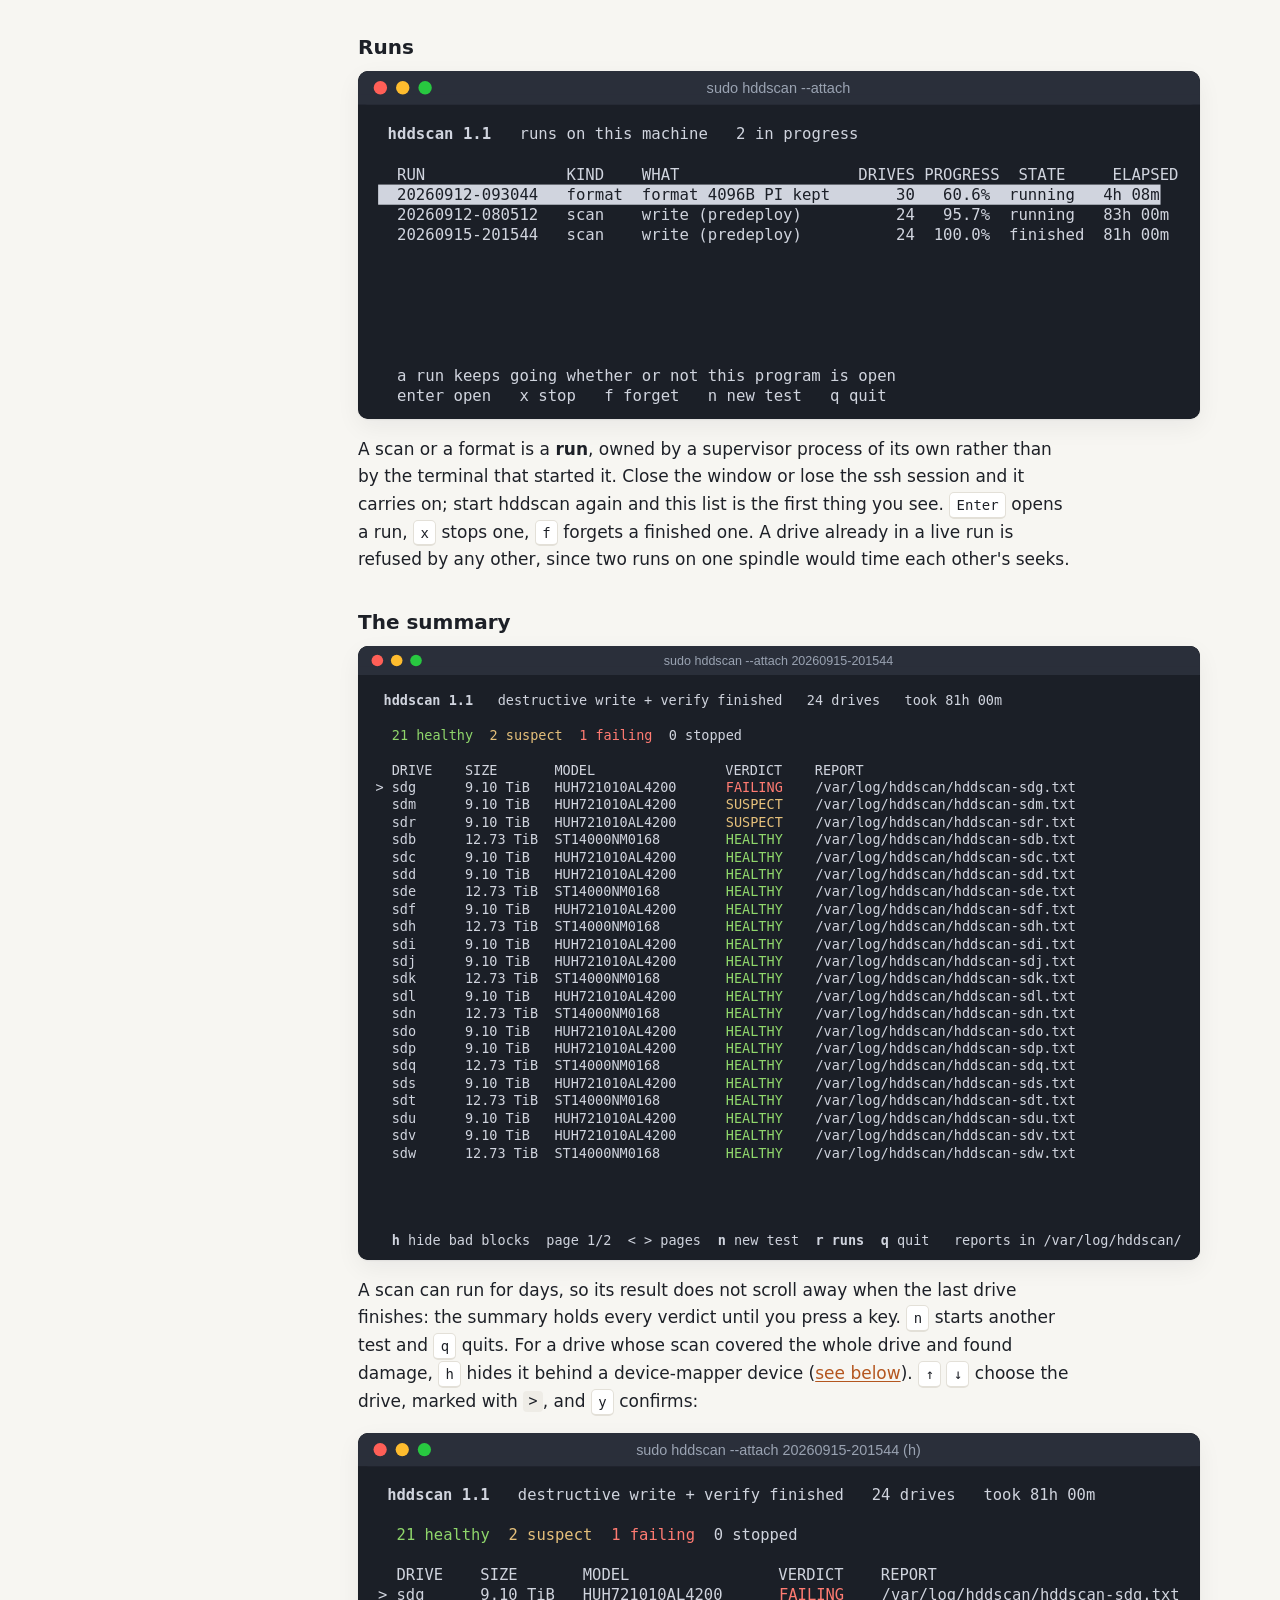
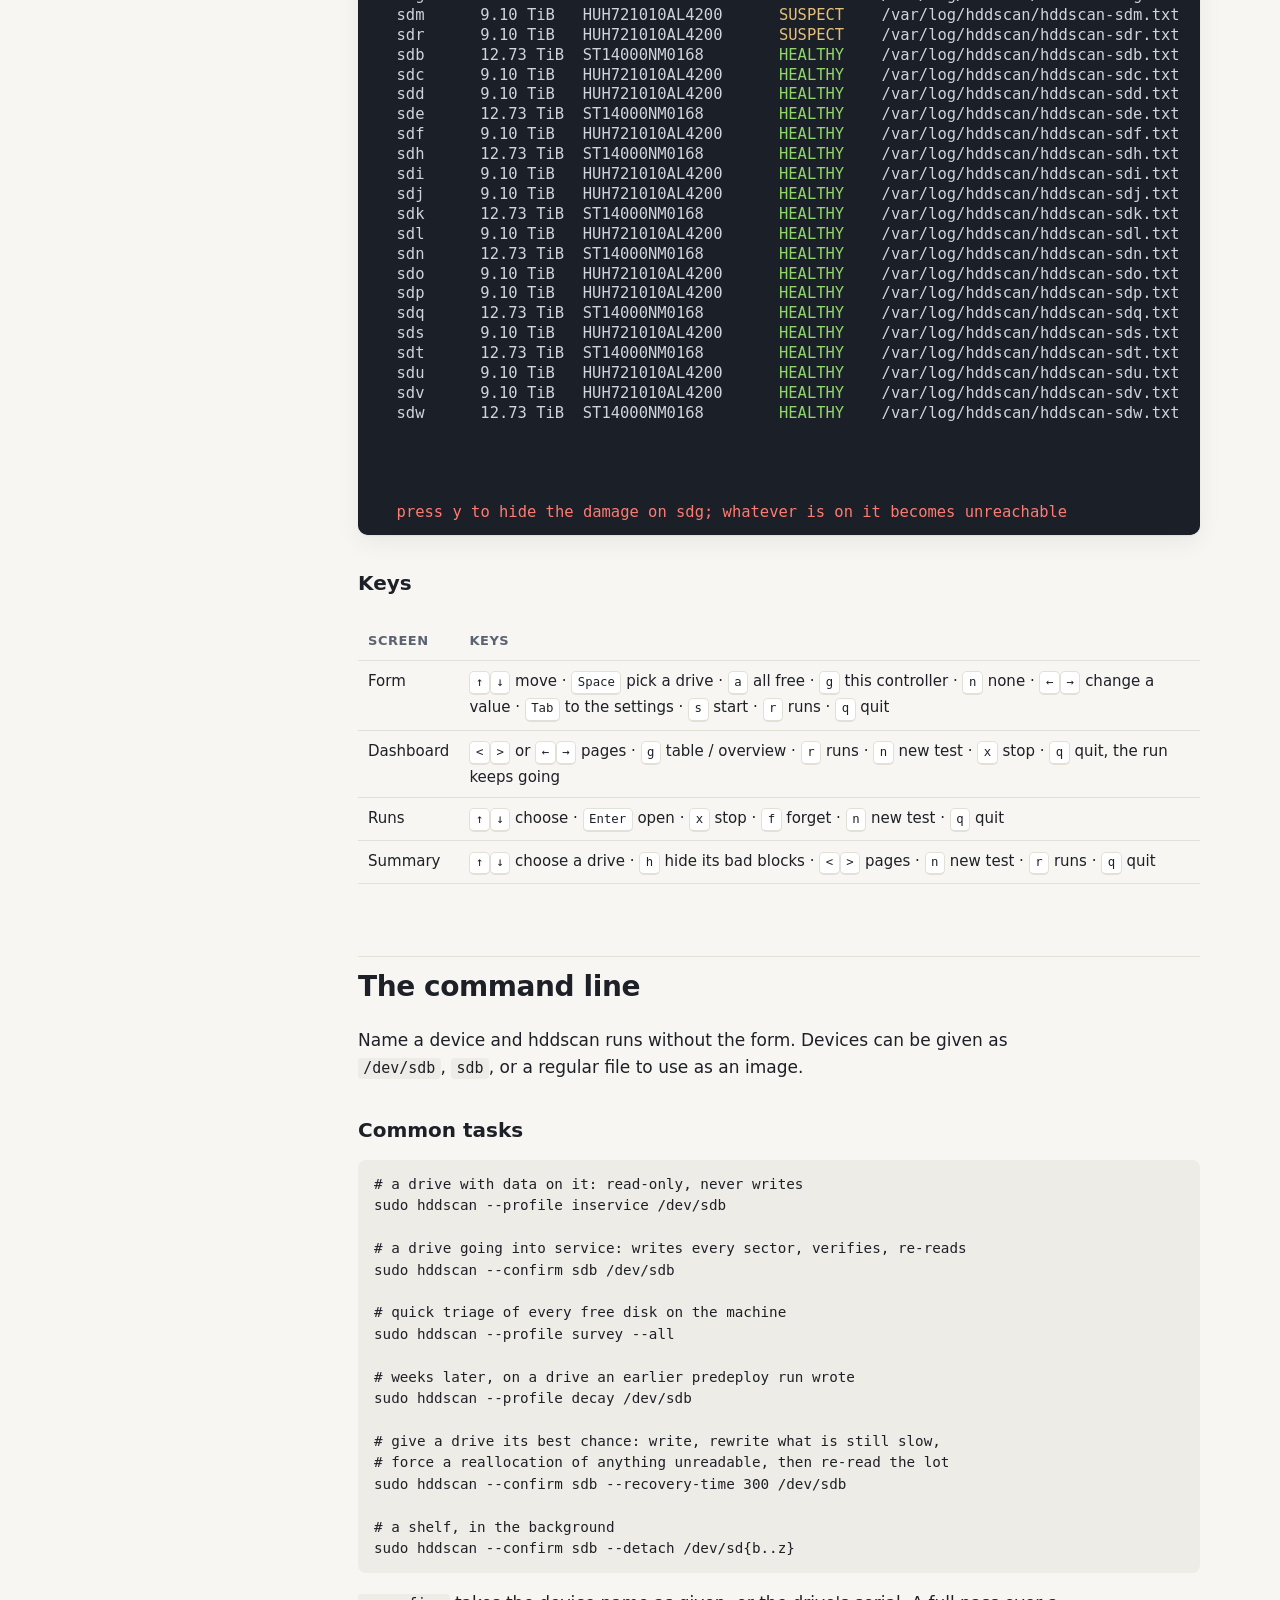
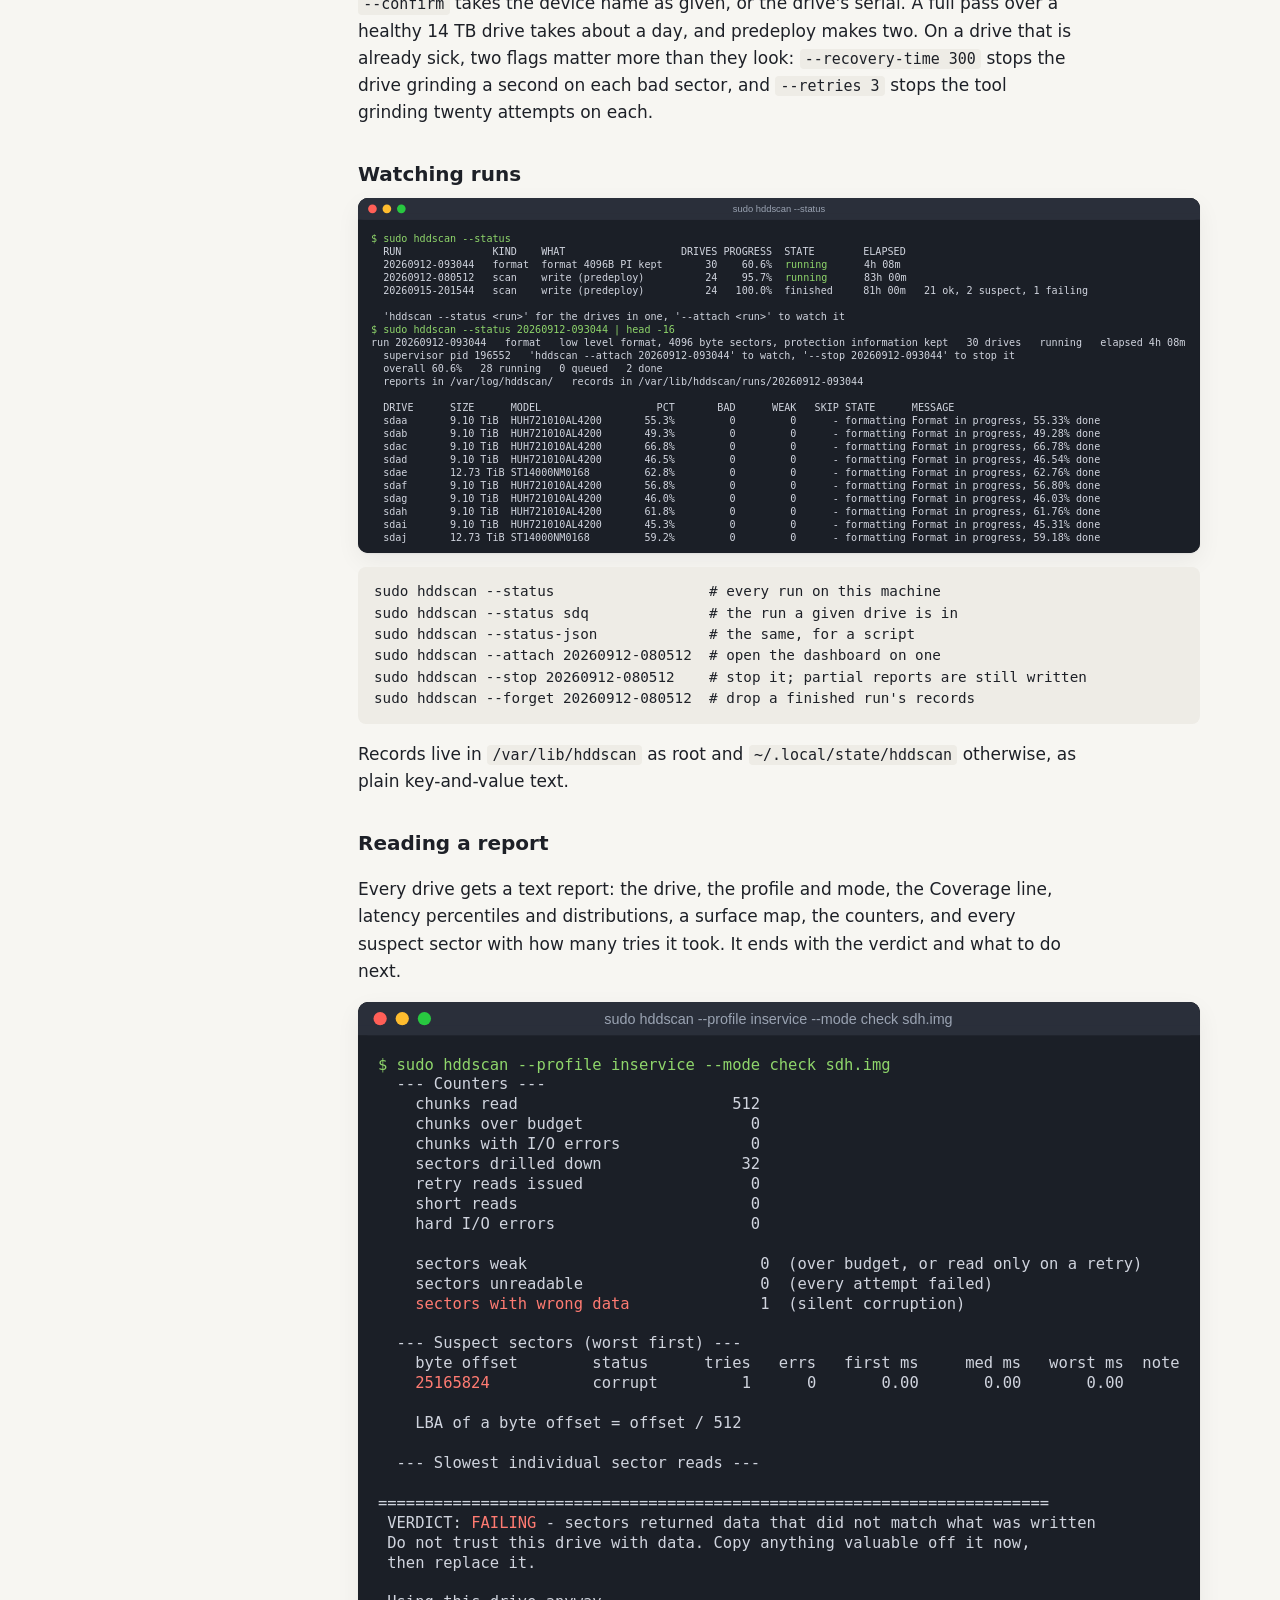
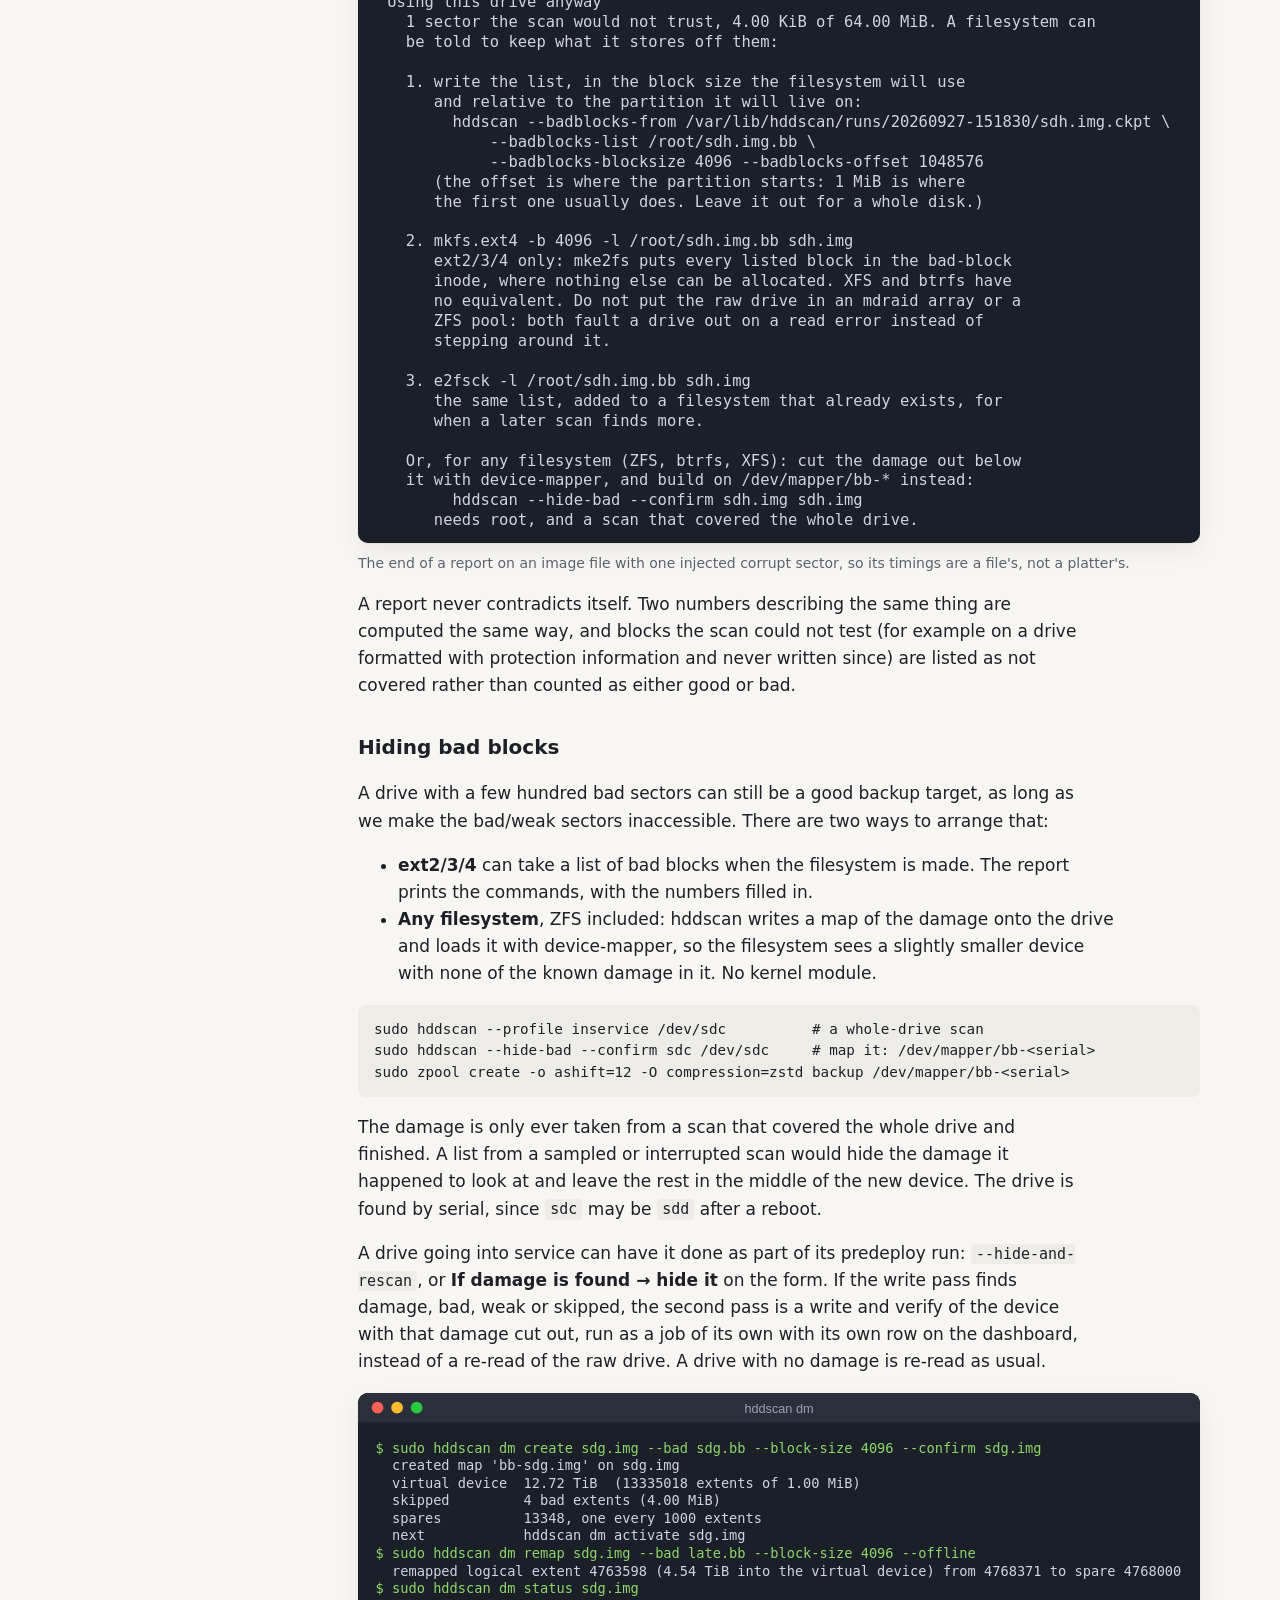
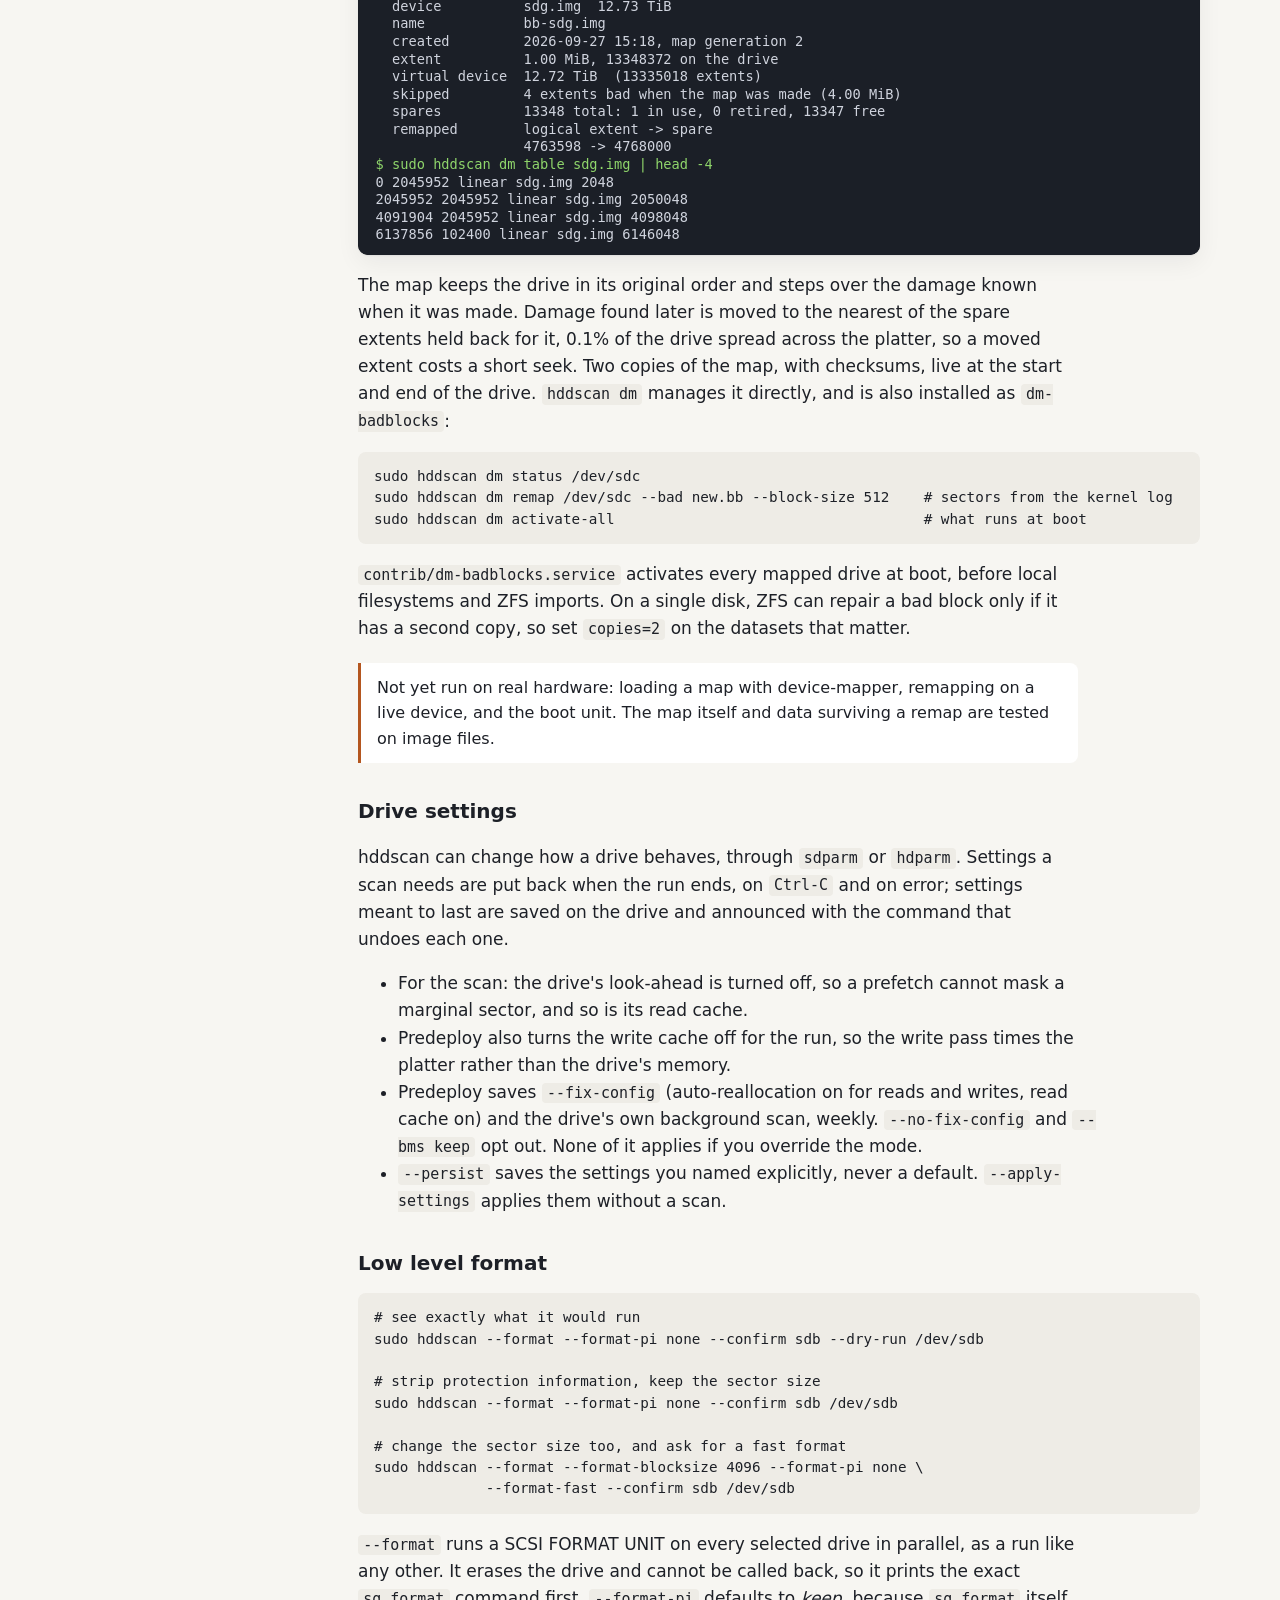
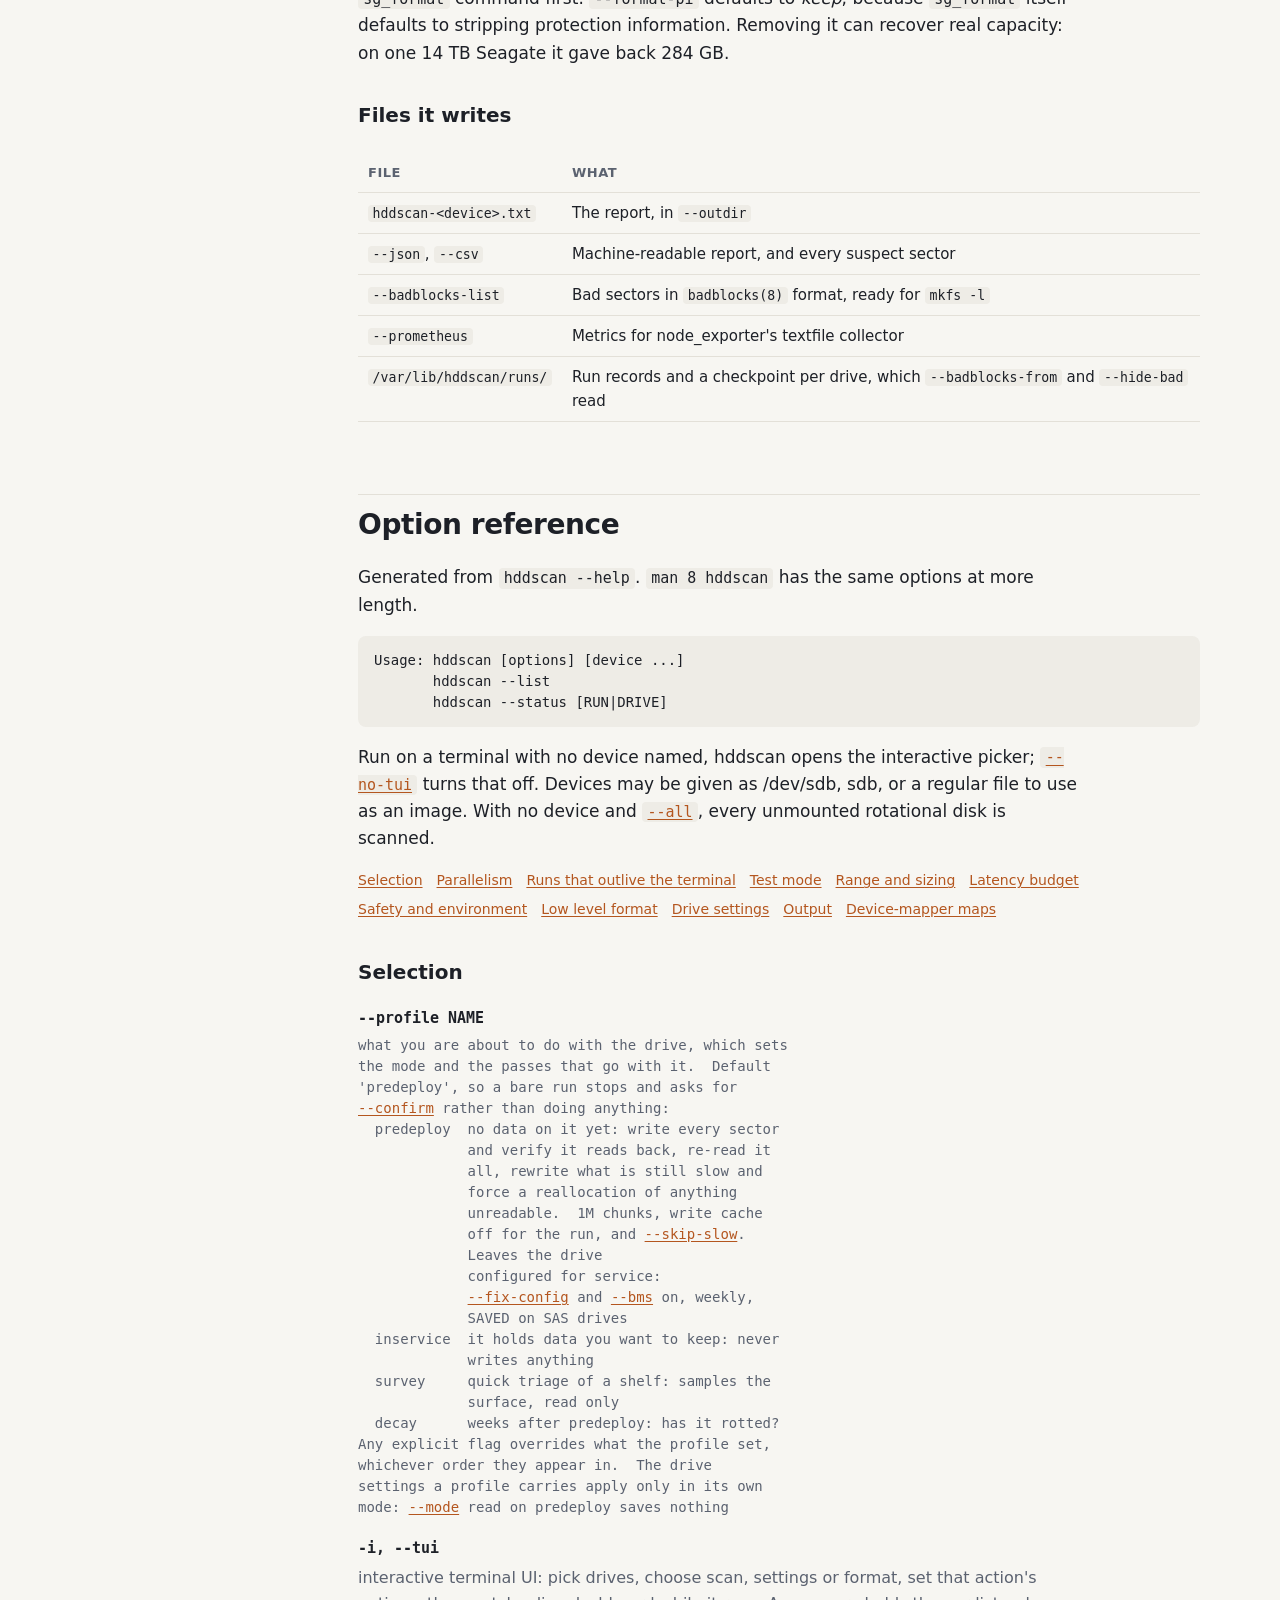
==== commit a973aa7c: "Hide a write pass's damage and make the map's test its second pass --hide-and-rescan, or "If damage " ====
--- a/docs/guide.html
+++ b/docs/guide.html
@@ -334,6 +334,12 @@
 happened to look at and leave the rest in the middle of the new device. The
 drive is found by serial, since <code>sdc</code> may be <code>sdd</code> after
 a reboot.</p>
+<p>A drive going into service can have it done as part of its predeploy run:
+<code>--hide-and-rescan</code>, or <b>If damage is found → hide it</b> on the
+form. If the write pass finds damage, bad, weak or skipped, the second pass is
+a write and verify of the device with that damage cut out, run as a job of its
+own with its own row on the dashboard, instead of a re-read of the raw drive. A
+drive with no damage is re-read as usual.</p>
 <figure class="shot">
 	<img src="img/cli-dm.svg" width="862" height="473" loading="lazy"
 	     alt="hddscan dm create on a 12.7 TiB image with four bad extents skipped and 13,348 spares; a later remap moving one extent to the nearest spare; the status afterwards; the first lines of the device-mapper table.">
@@ -653,6 +659,8 @@
 <dd>write a map of the damage the last finished whole-drive scan found onto the drive, and activate /dev/mapper/bb-&lt;serial&gt;: the same drive with the damage cut out, for any filesystem (see &#x27;dm&#x27; below). Whatever is on the drive becomes unreachable, so it needs <a href="#opt-confirm"><code>--confirm</code></a> like a write.  Given a bb- device it made, it adds that device&#x27;s scan to the map already on the drive (a remap, which keeps the data) instead of putting a second map on top</dd>
 <dt id="opt-rescan"><code>--rescan</code></dt>
 <dd>with <a href="#opt-hide-bad"><code>--hide-bad</code></a>, then write and verify every sector of the new device: proves what is left is sound and that data written through the map reads back.  The form asks before doing this after hiding</dd>
+<dt id="opt-hide-and-rescan"><code>--hide-and-rescan</code></dt>
+<dd>both, as part of a write pass: if it finds damage anywhere -- bad, weak or skipped -- hide it straight away and make the second pass a write and verify of /dev/mapper/bb-&lt;serial&gt;, as a job of its own in the run, instead of a re-read of the raw drive.  A drive with no damage gets its re-read as usual.  Needs <a href="#opt-mode"><code>--mode</code></a> write over the whole drive, and root</dd>
 <dt id="opt-prometheus"><code>--prometheus FILE</code></dt>
 <dd>write metrics for node_exporter&#x27;s textfile collector</dd>
 <dt id="opt-journal"><code>--journal FILE</code></dt>
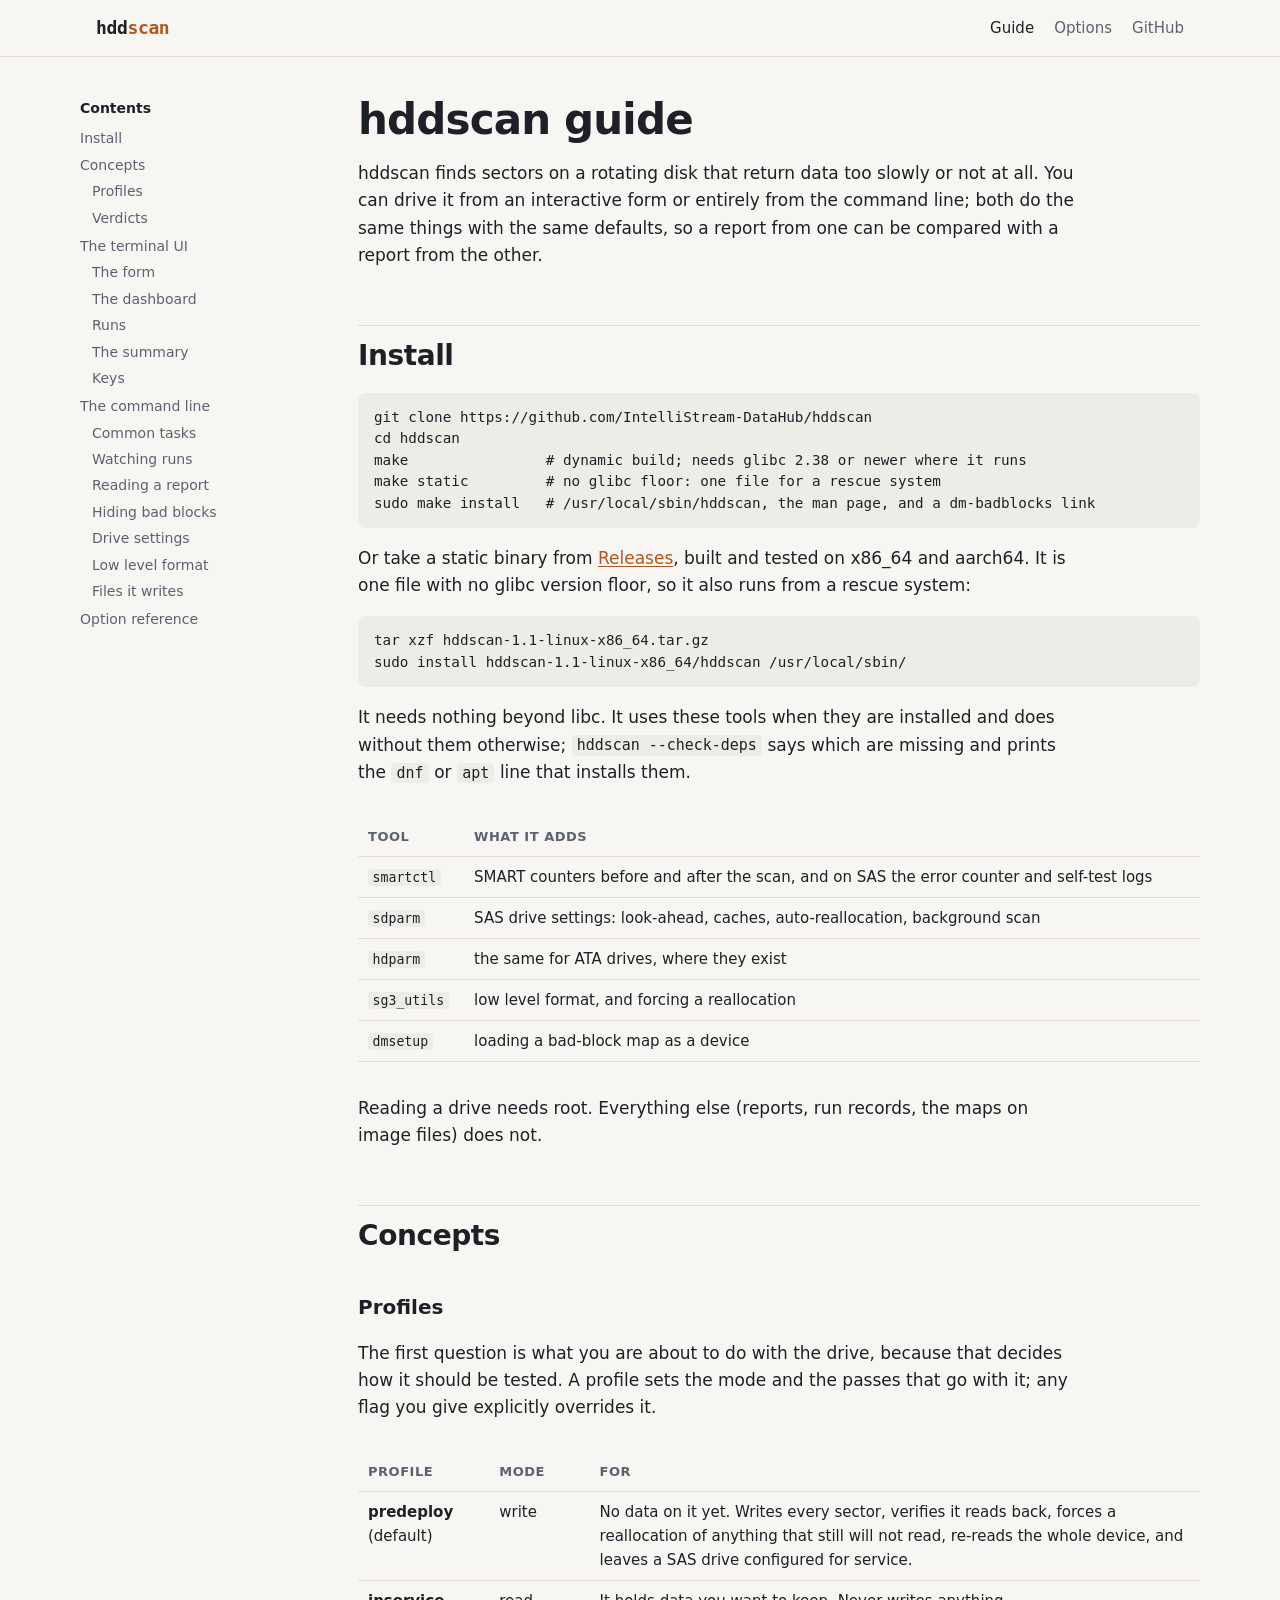
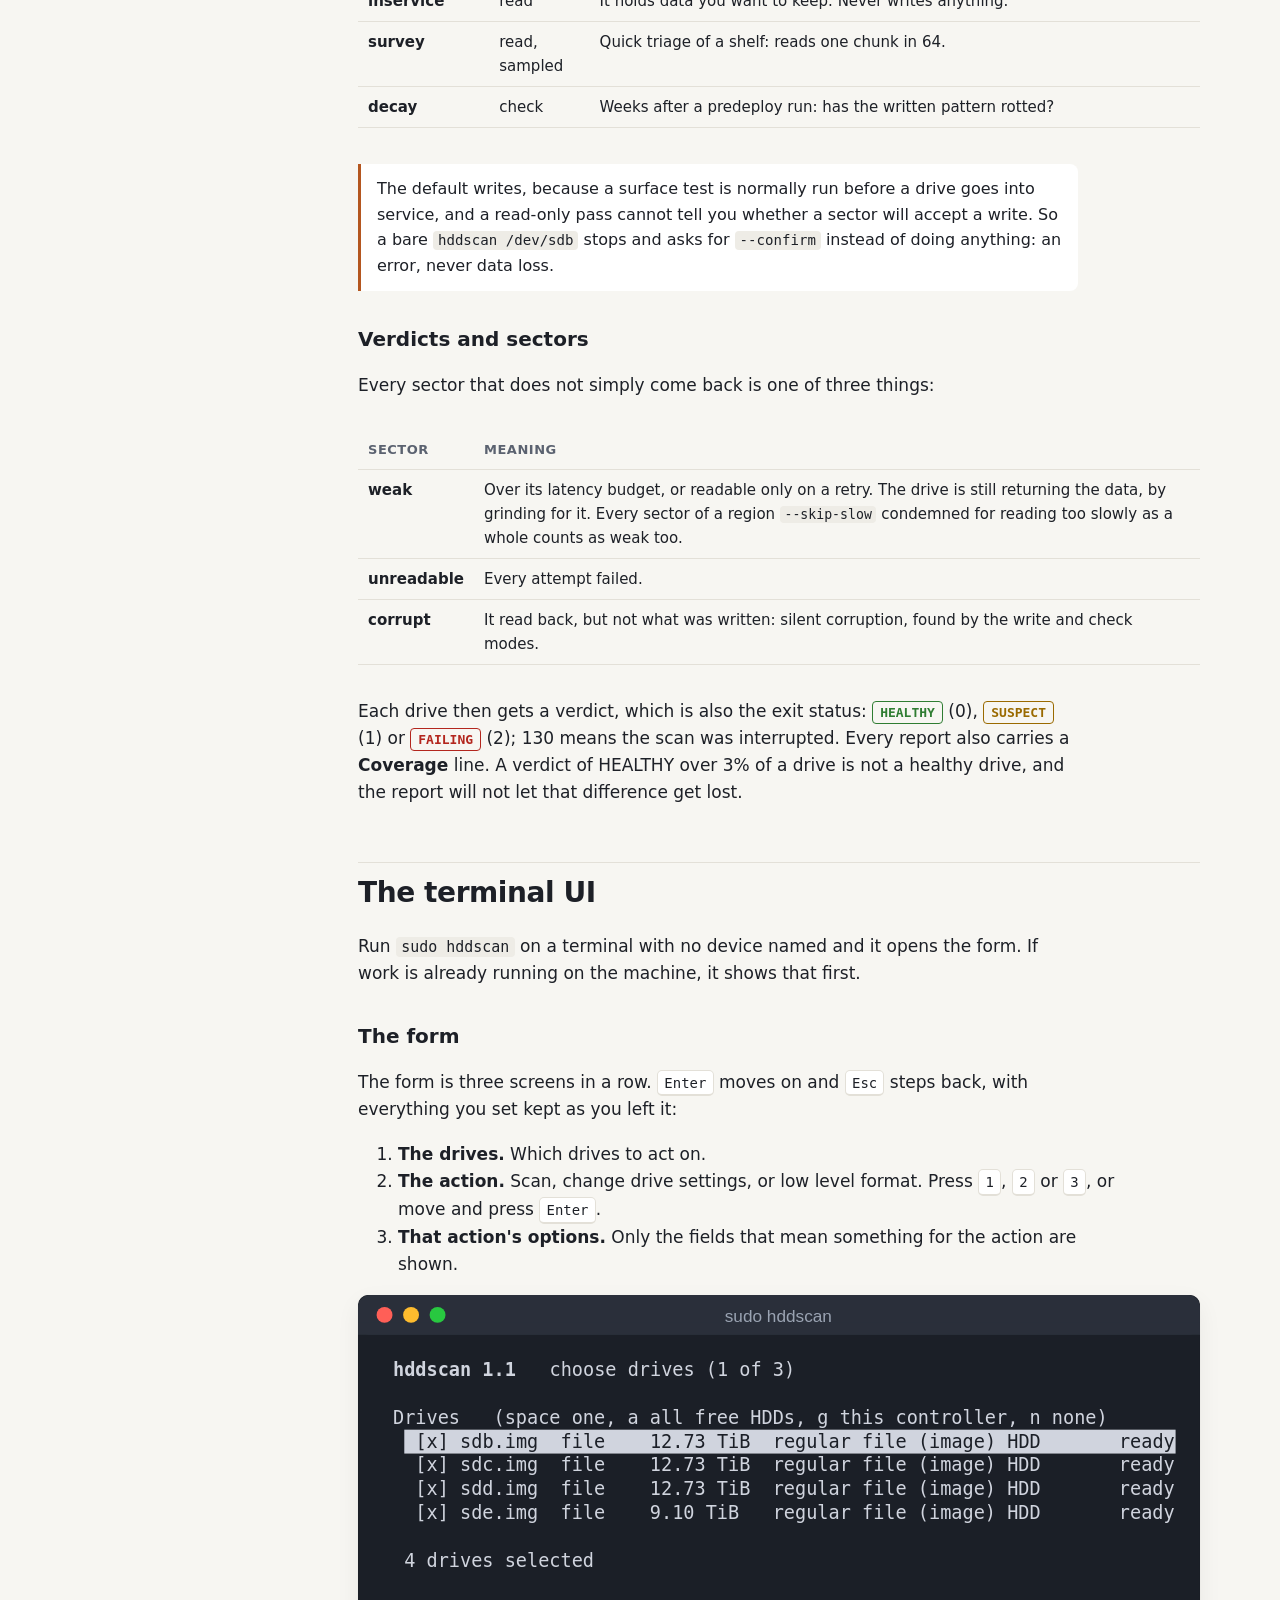
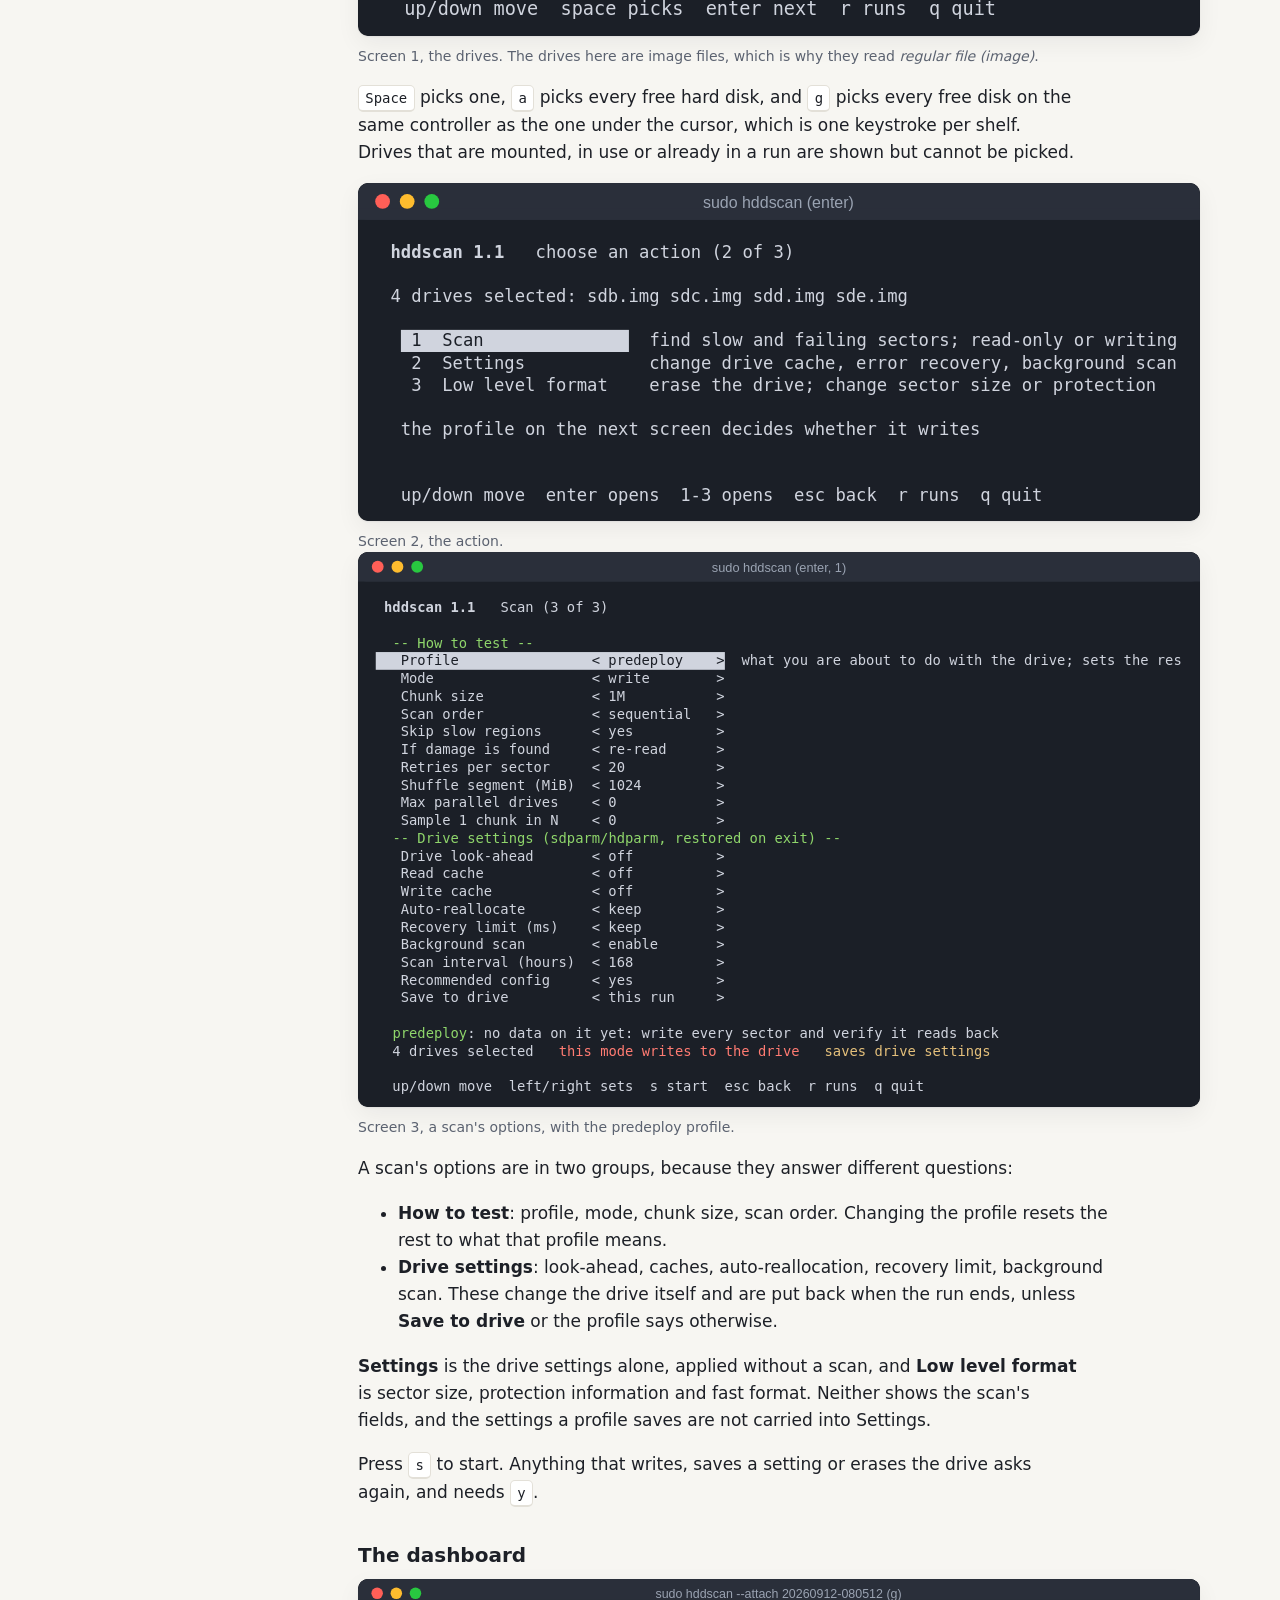
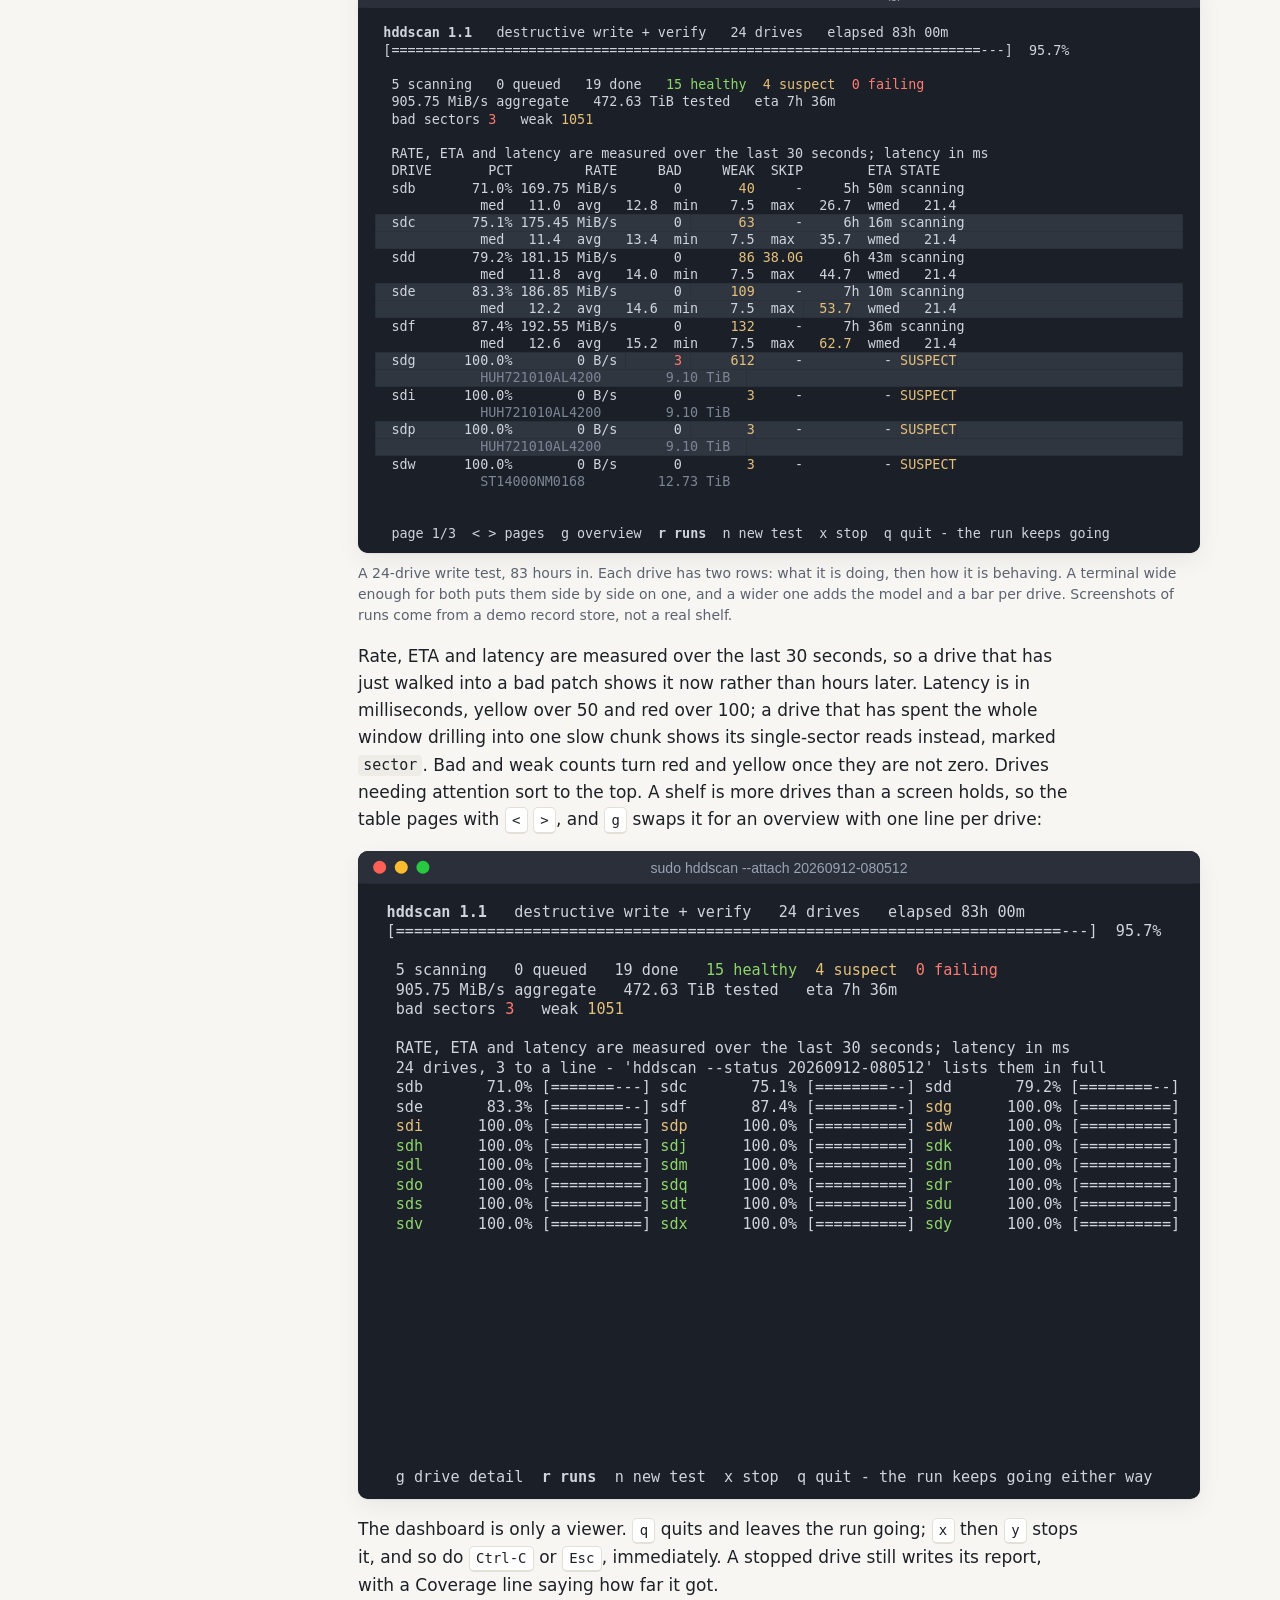
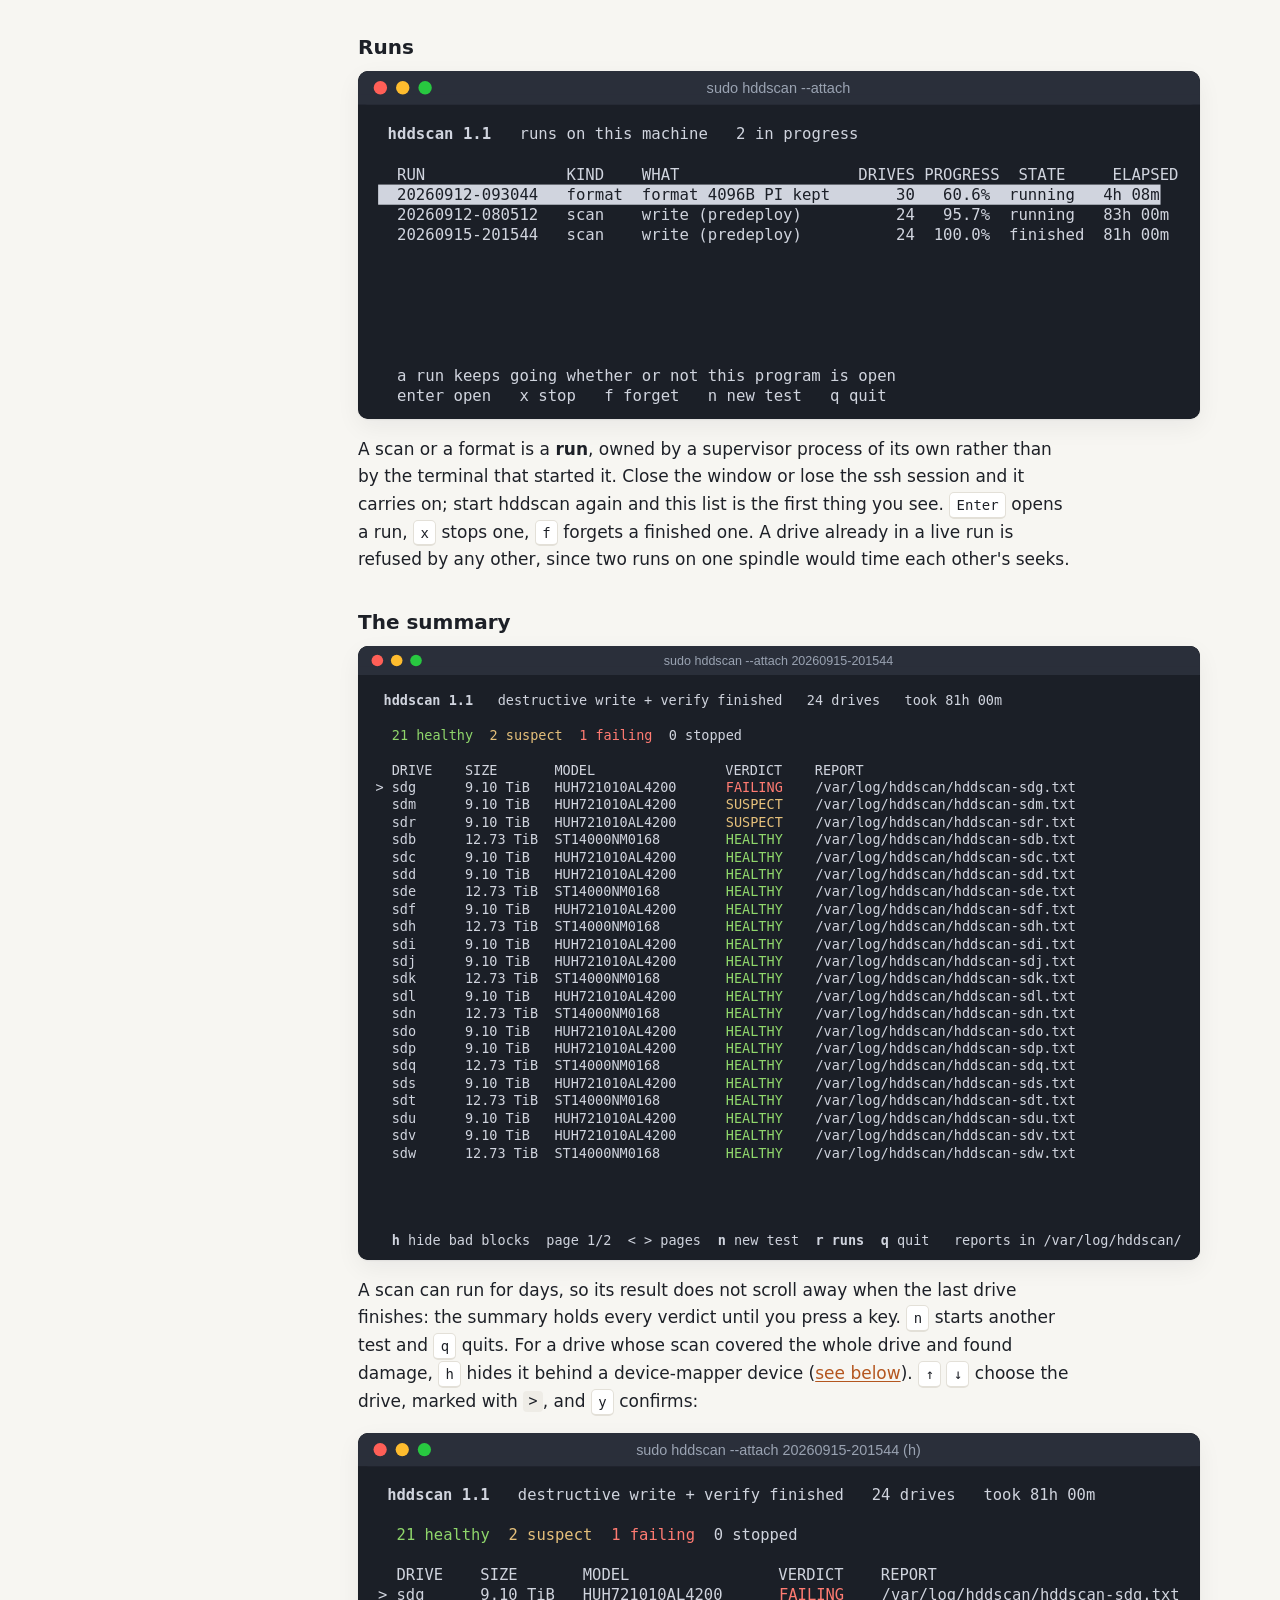
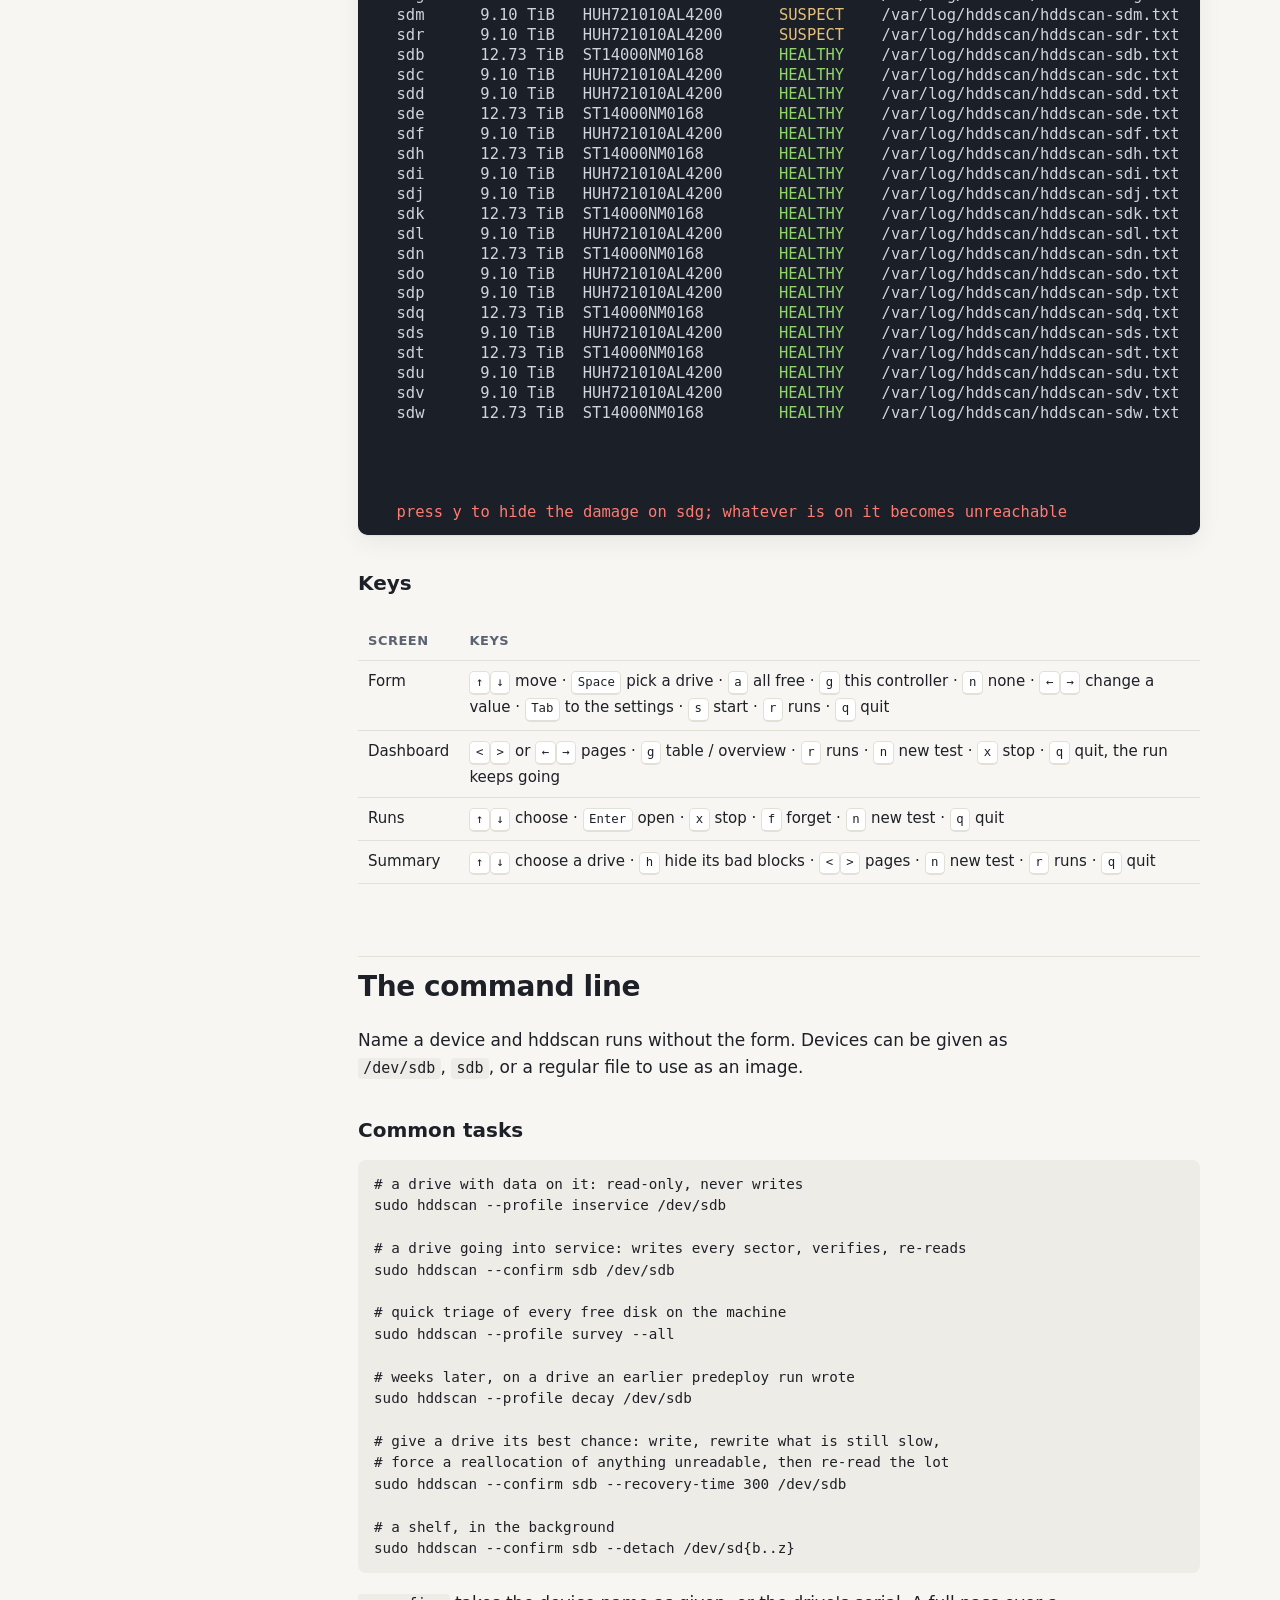
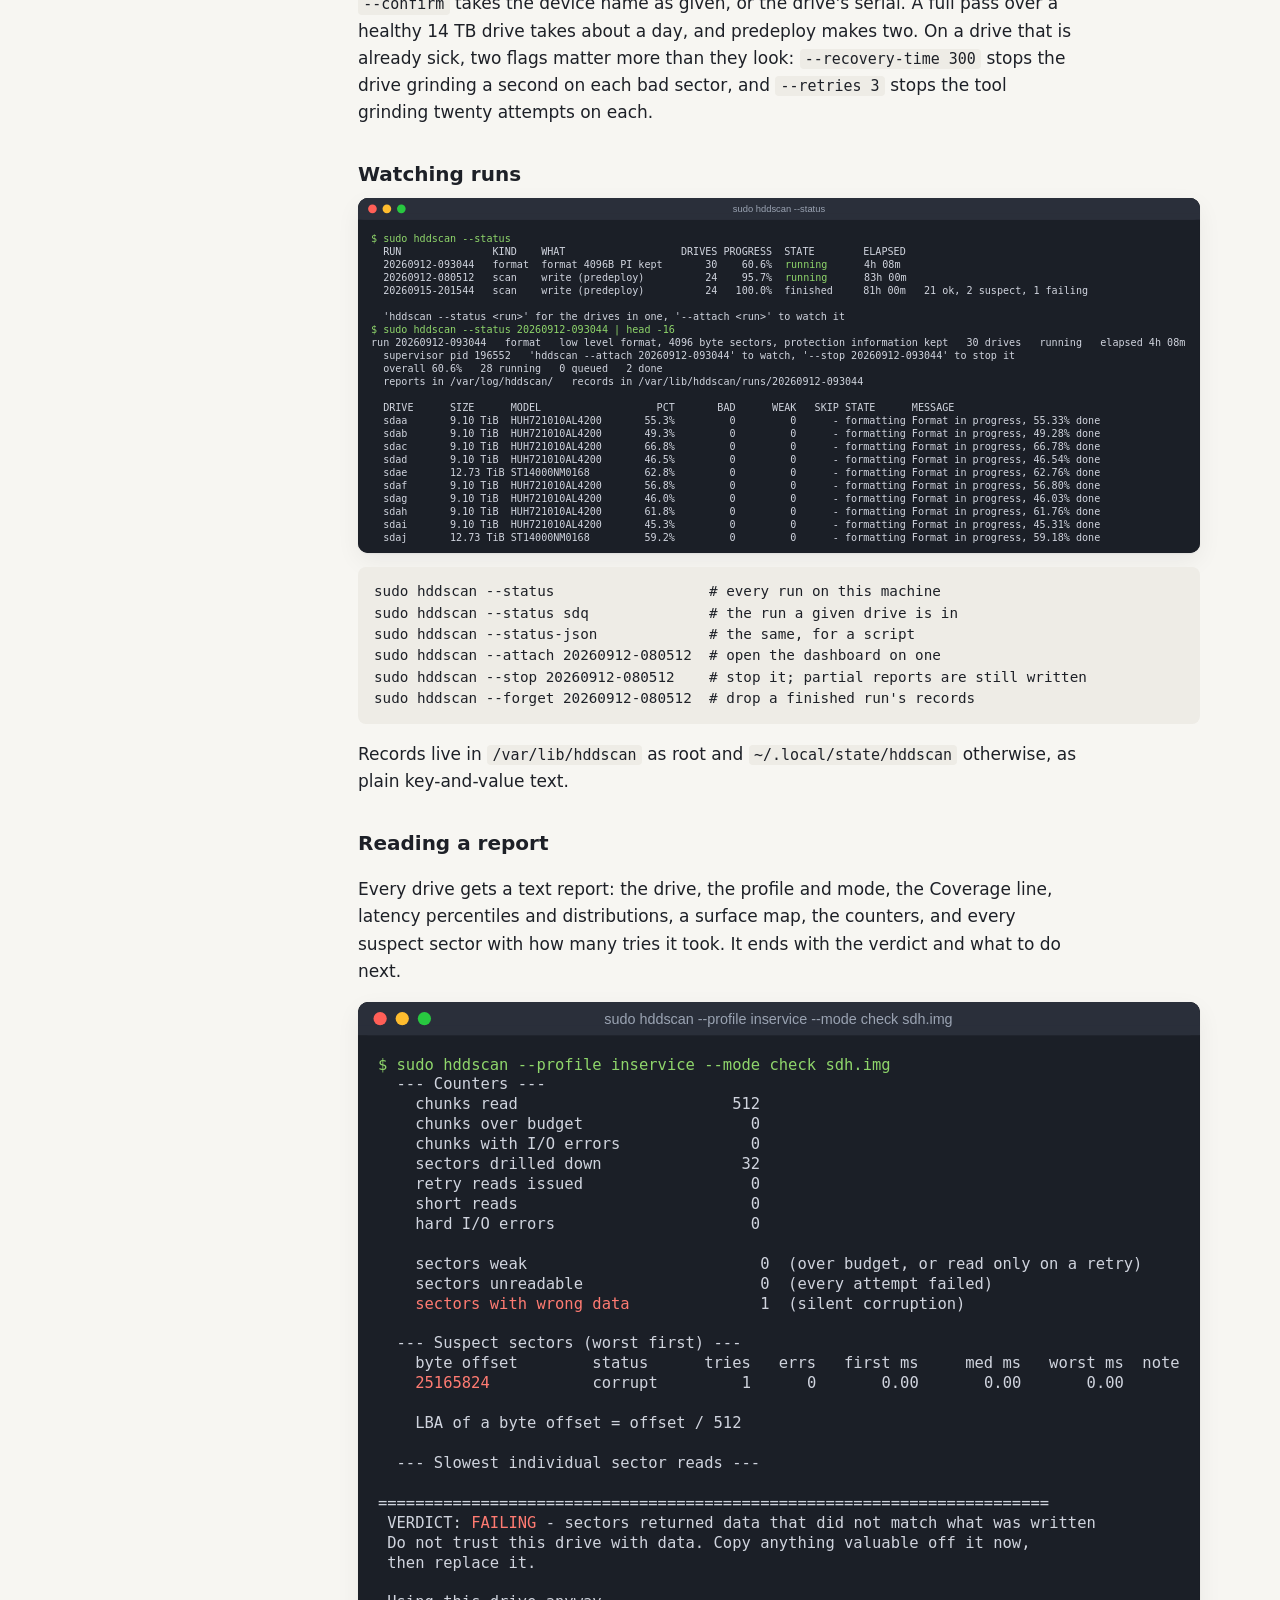
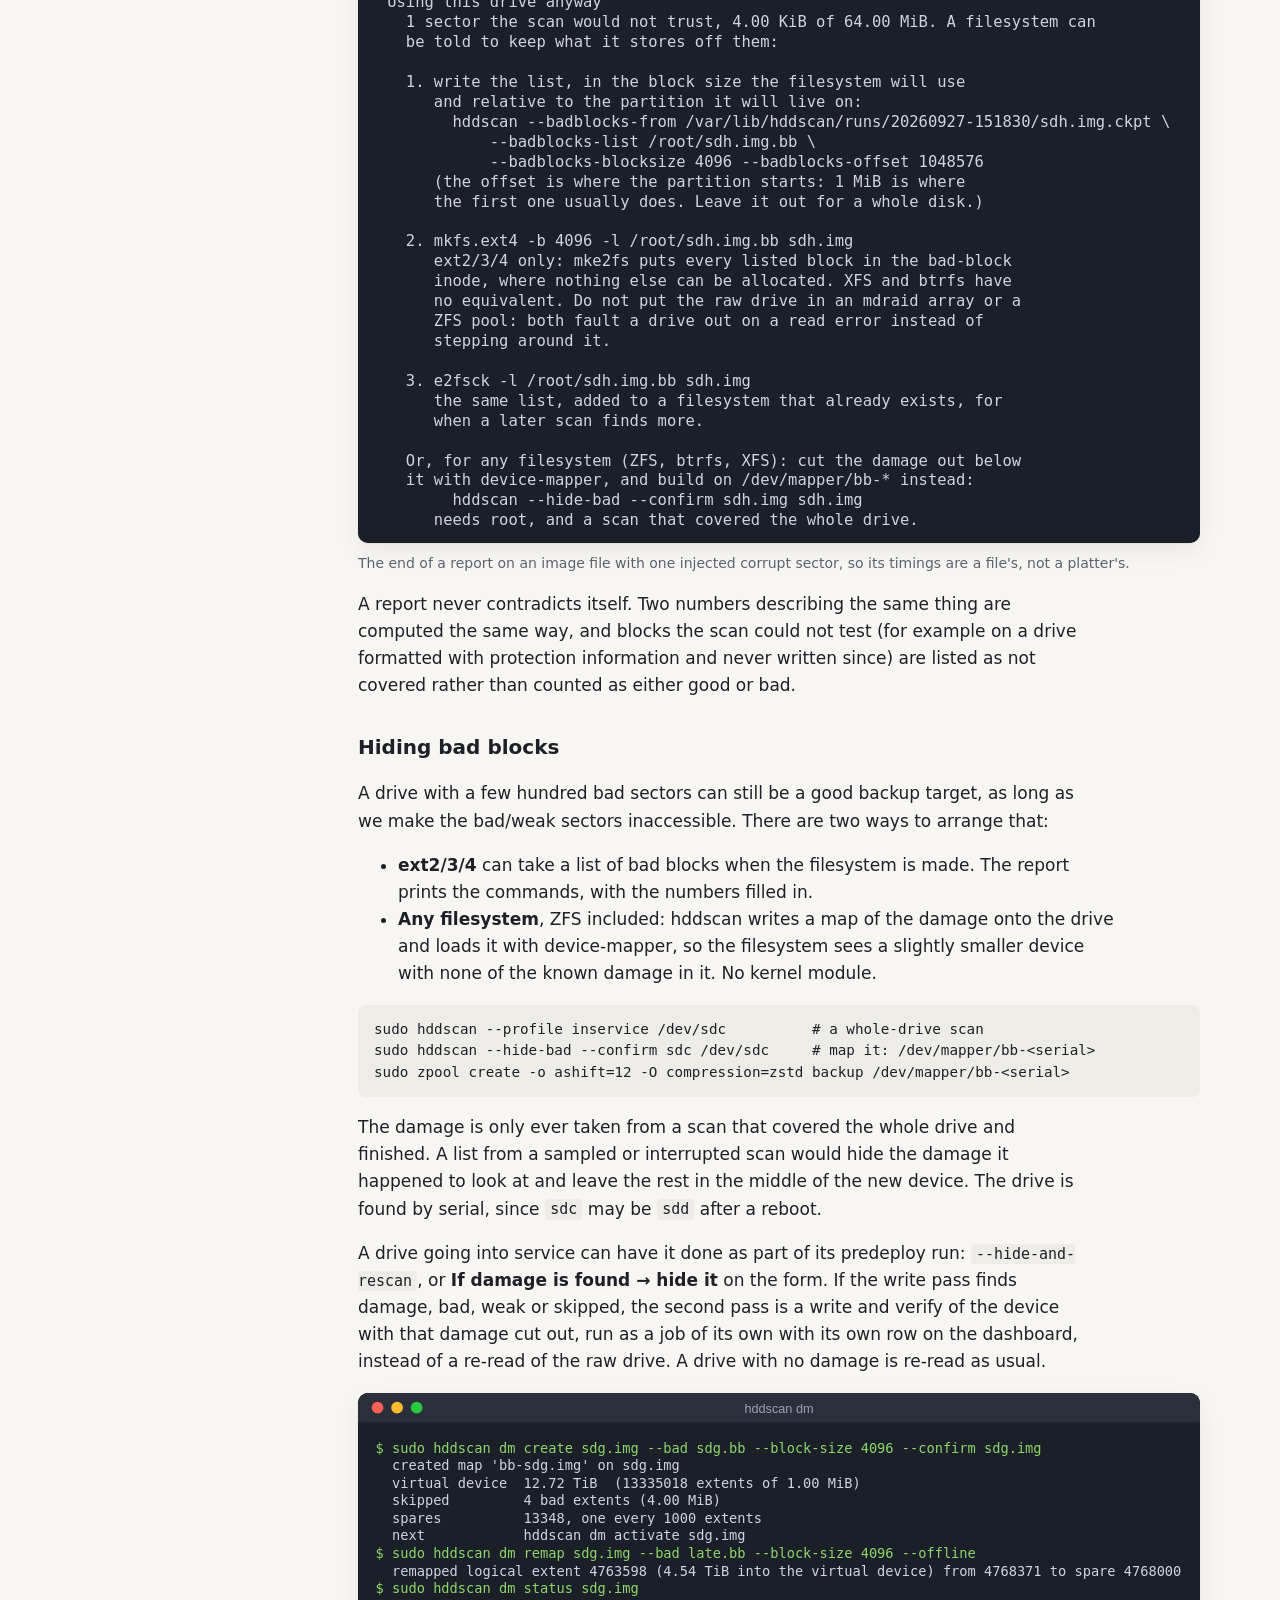
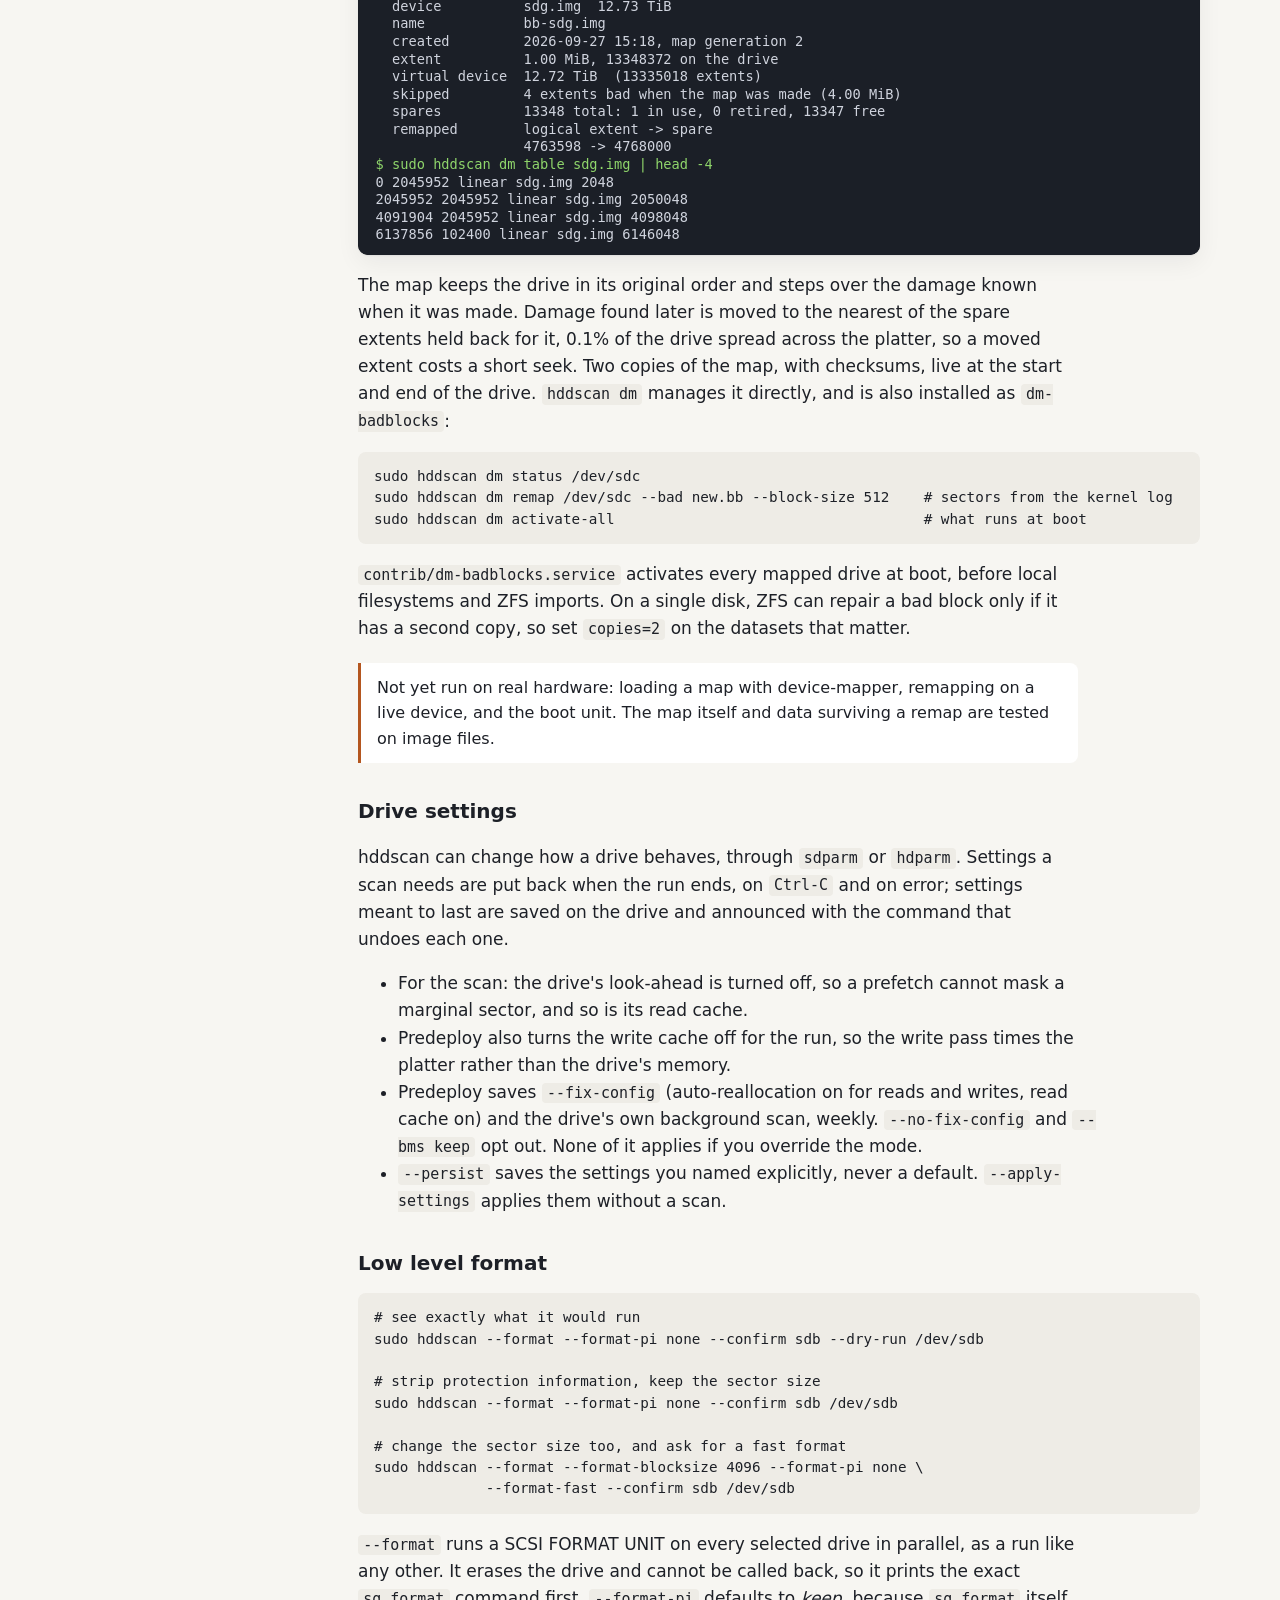
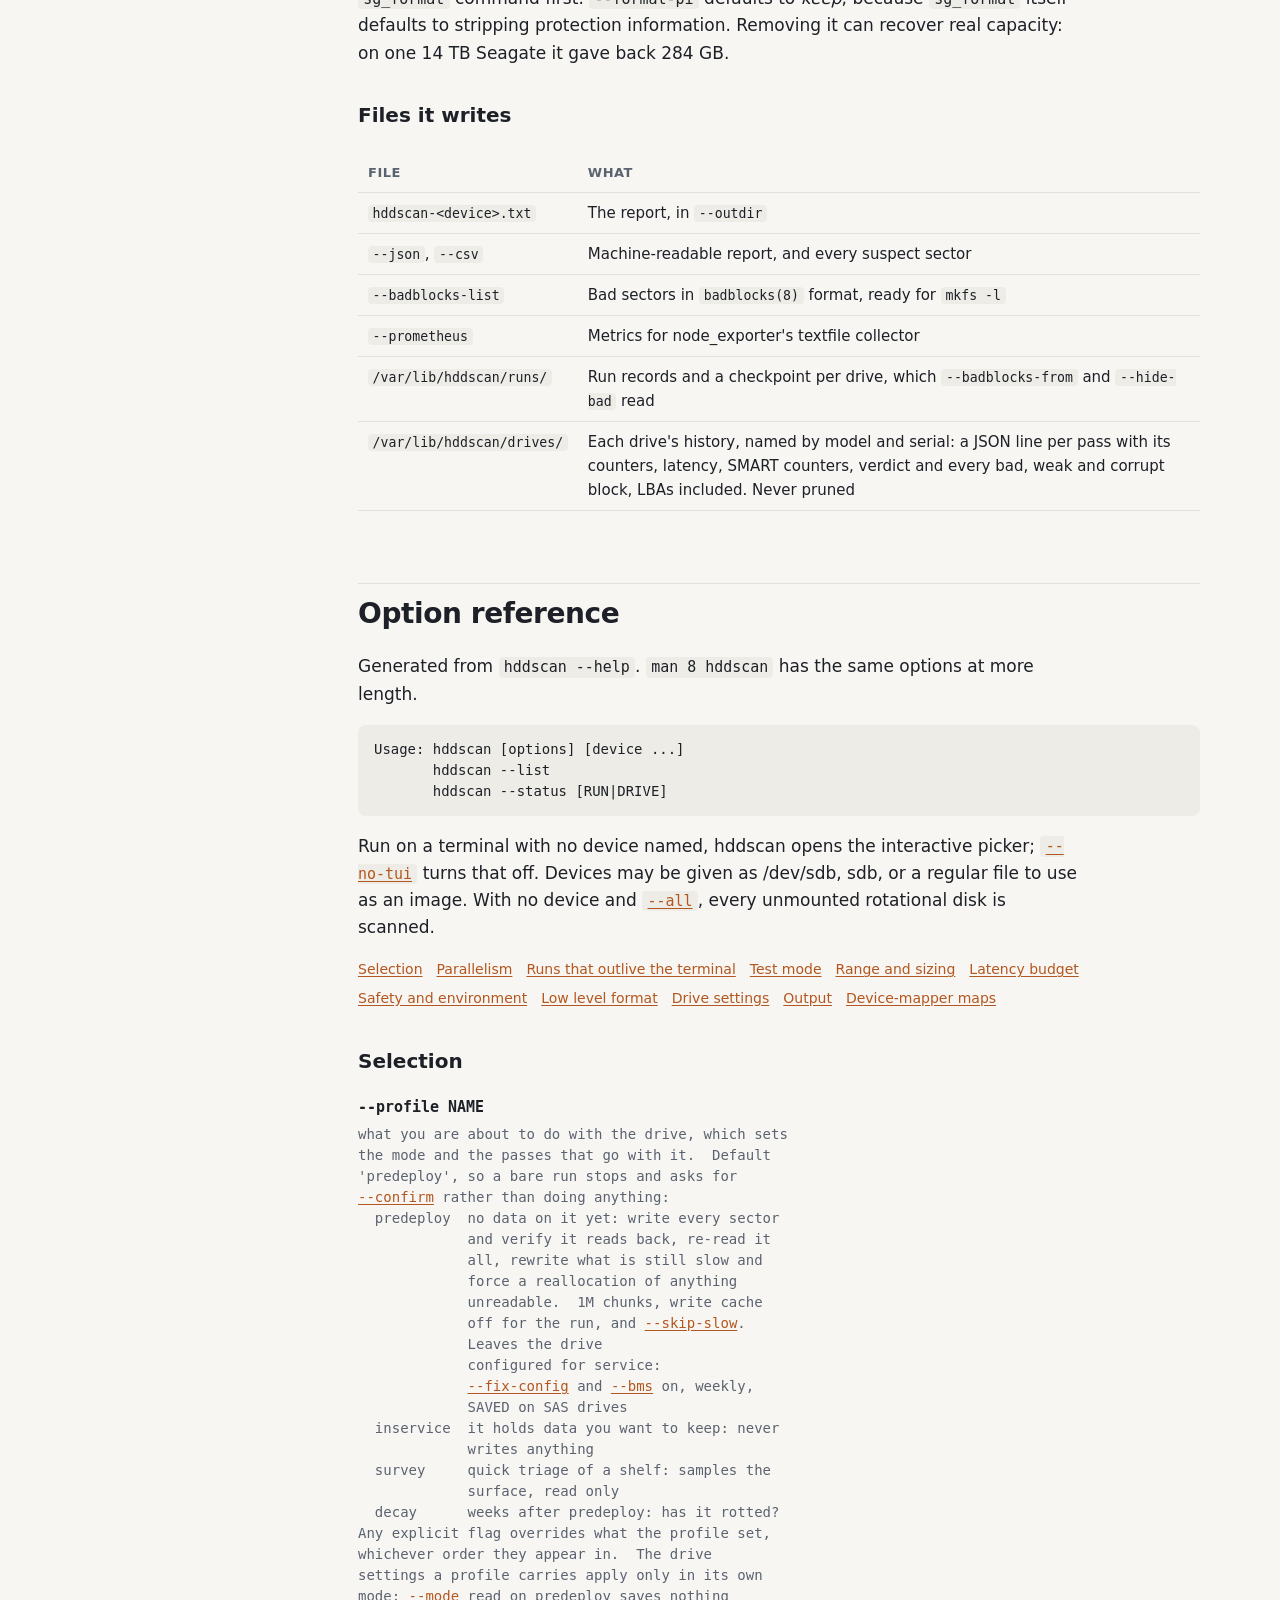
==== commit 810dc043: "Keep a history per drive: a JSON line for every pass, with its blocks drives/<model>_<serial>.jsonl " ====
--- a/docs/guide.html
+++ b/docs/guide.html
@@ -406,6 +406,7 @@
 		<tr><td><code>--badblocks-list</code></td><td>Bad sectors in <code>badblocks(8)</code> format, ready for <code>mkfs -l</code></td></tr>
 		<tr><td><code>--prometheus</code></td><td>Metrics for node_exporter's textfile collector</td></tr>
 		<tr><td><code>/var/lib/hddscan/runs/</code></td><td>Run records and a checkpoint per drive, which <code>--badblocks-from</code> and <code>--hide-bad</code> read</td></tr>
+		<tr><td><code>/var/lib/hddscan/drives/</code></td><td>Each drive's history, named by model and serial: a JSON line per pass with its counters, latency, SMART counters, verdict and every bad, weak and corrupt block, LBAs included. Never pruned</td></tr>
 	</tbody>
 </table></div>
 
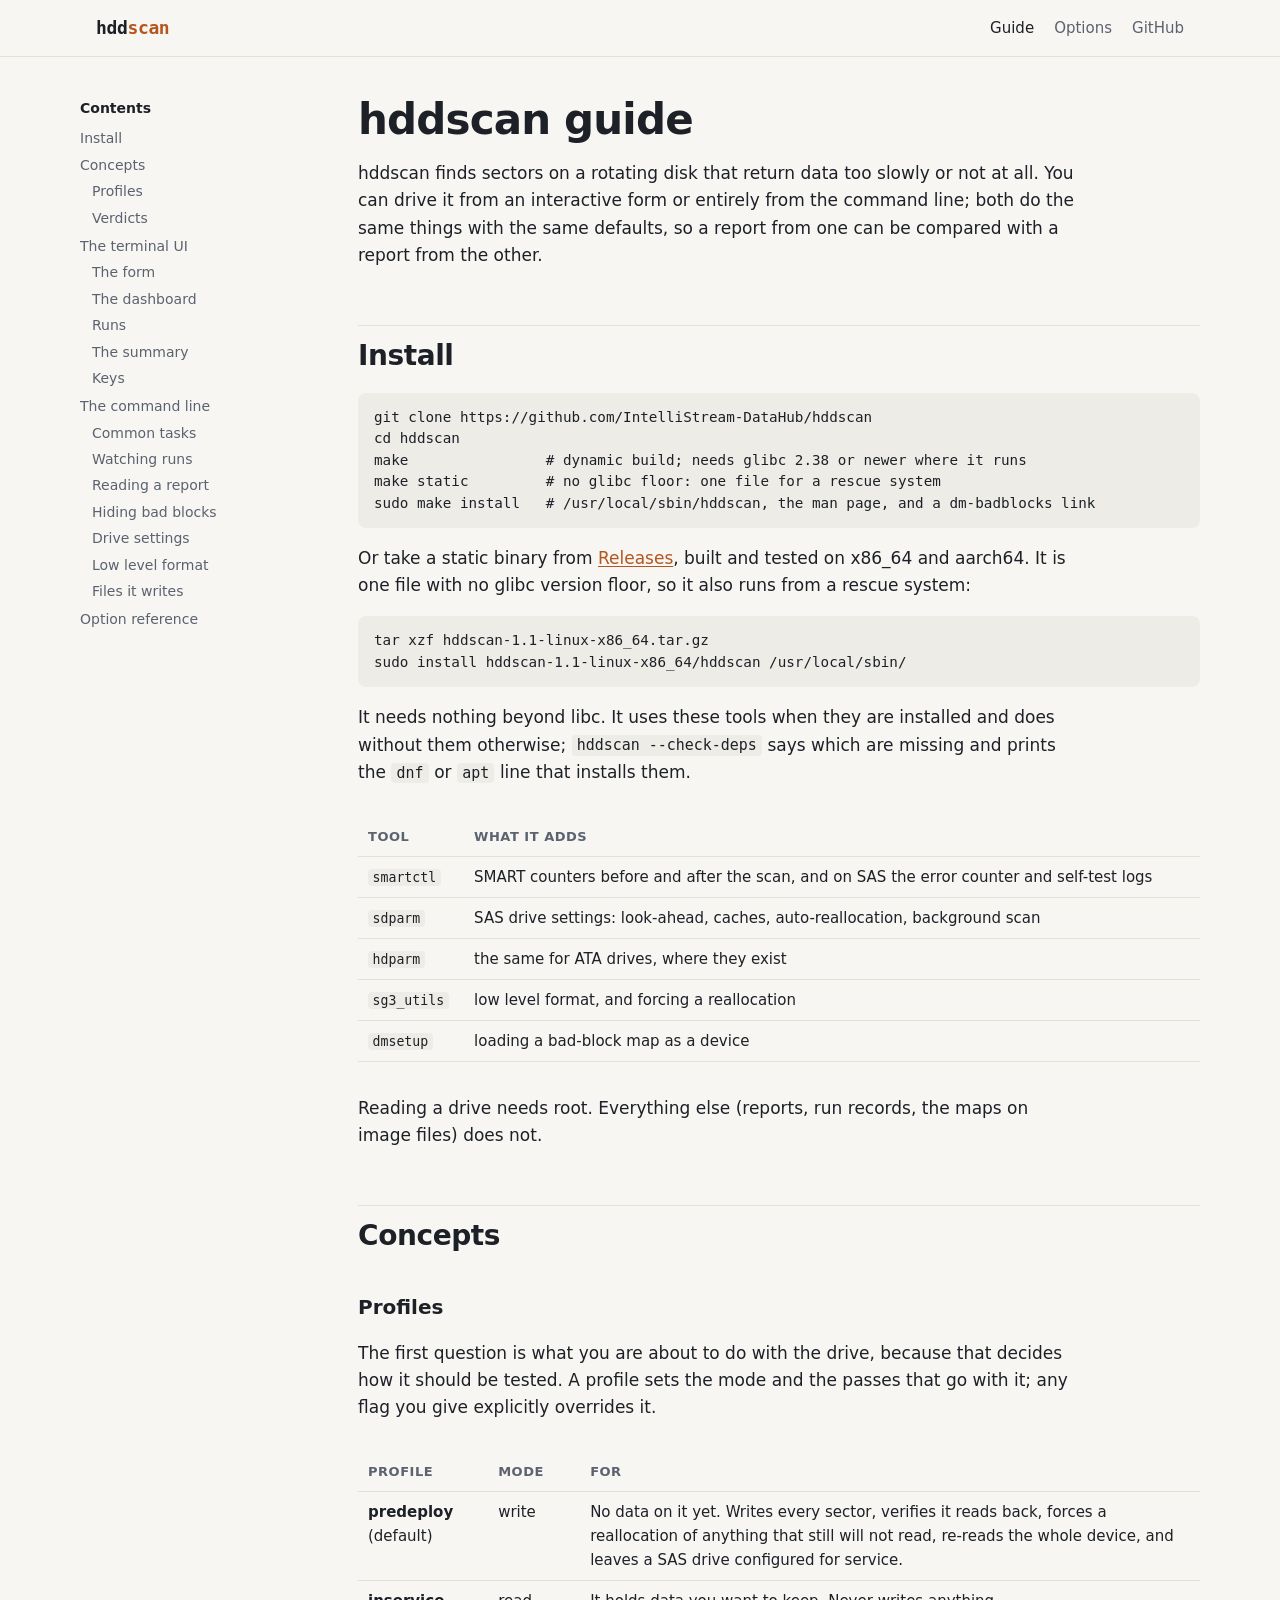
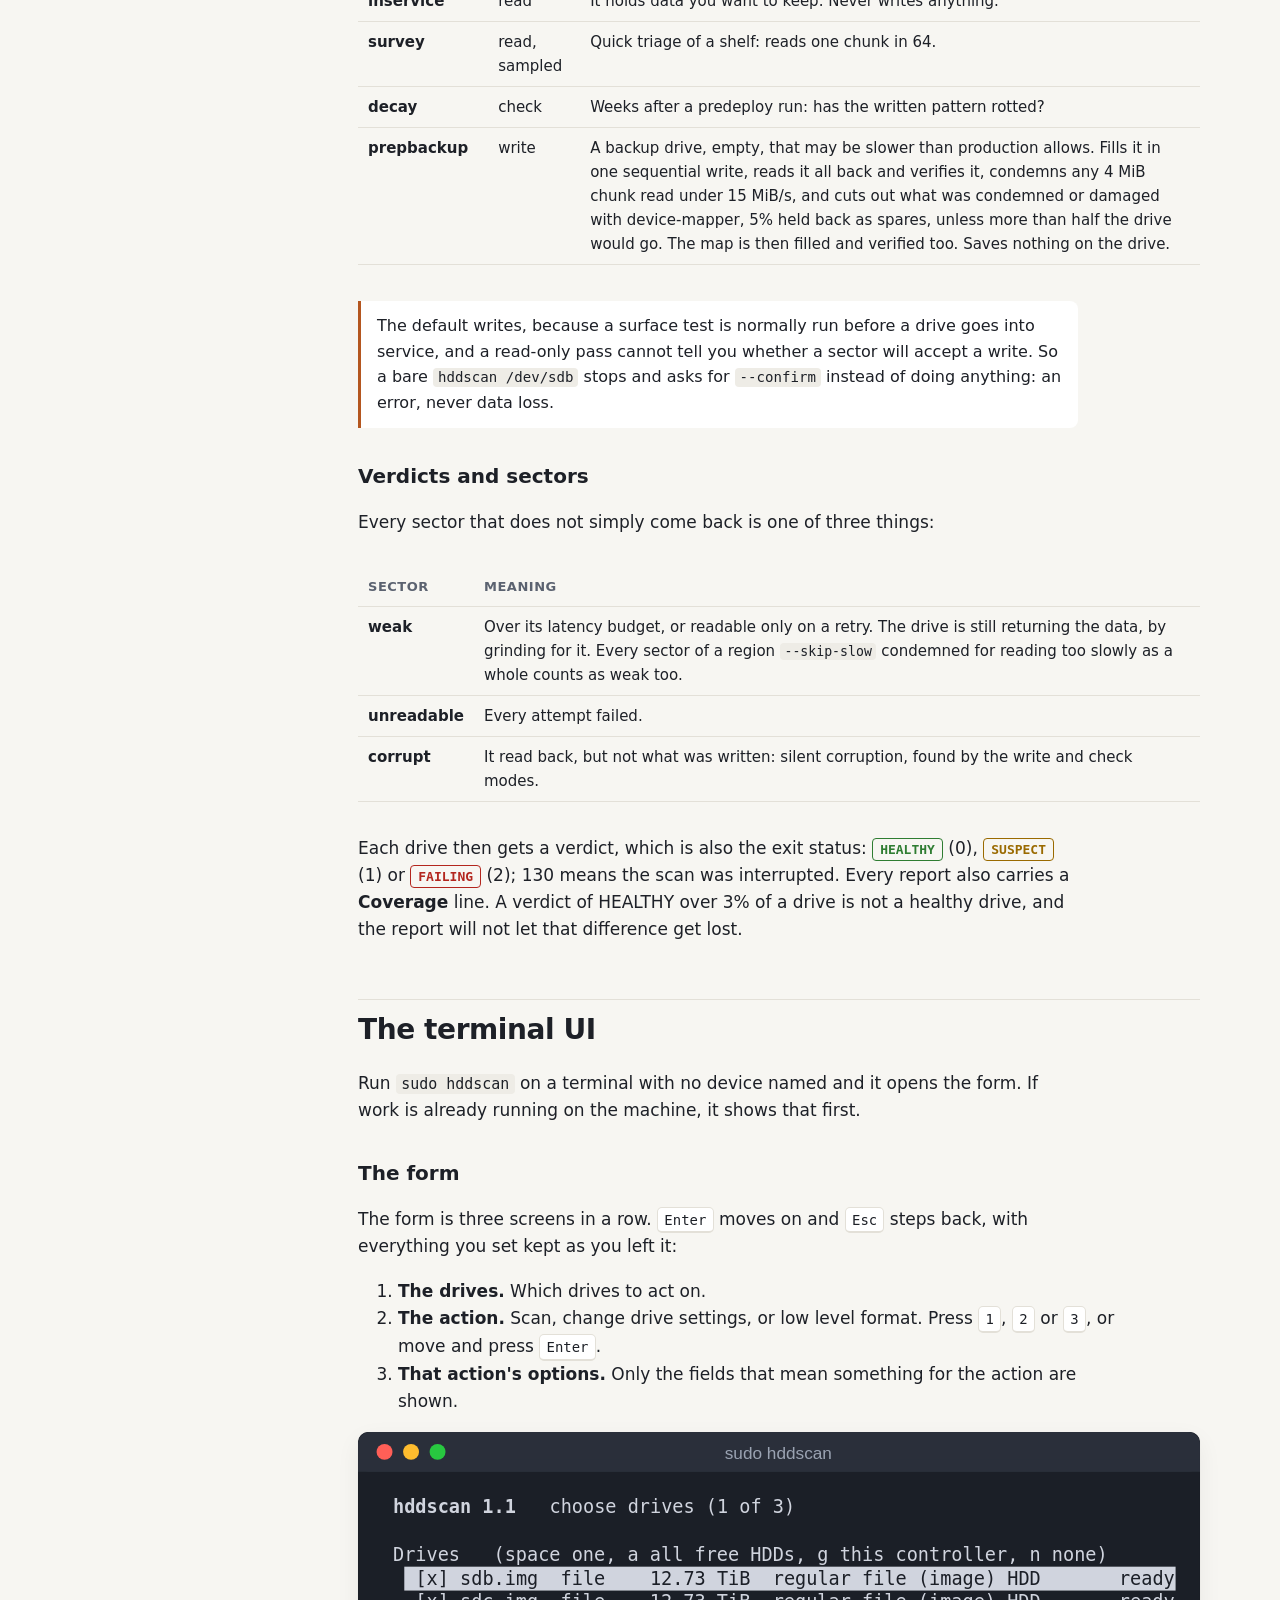
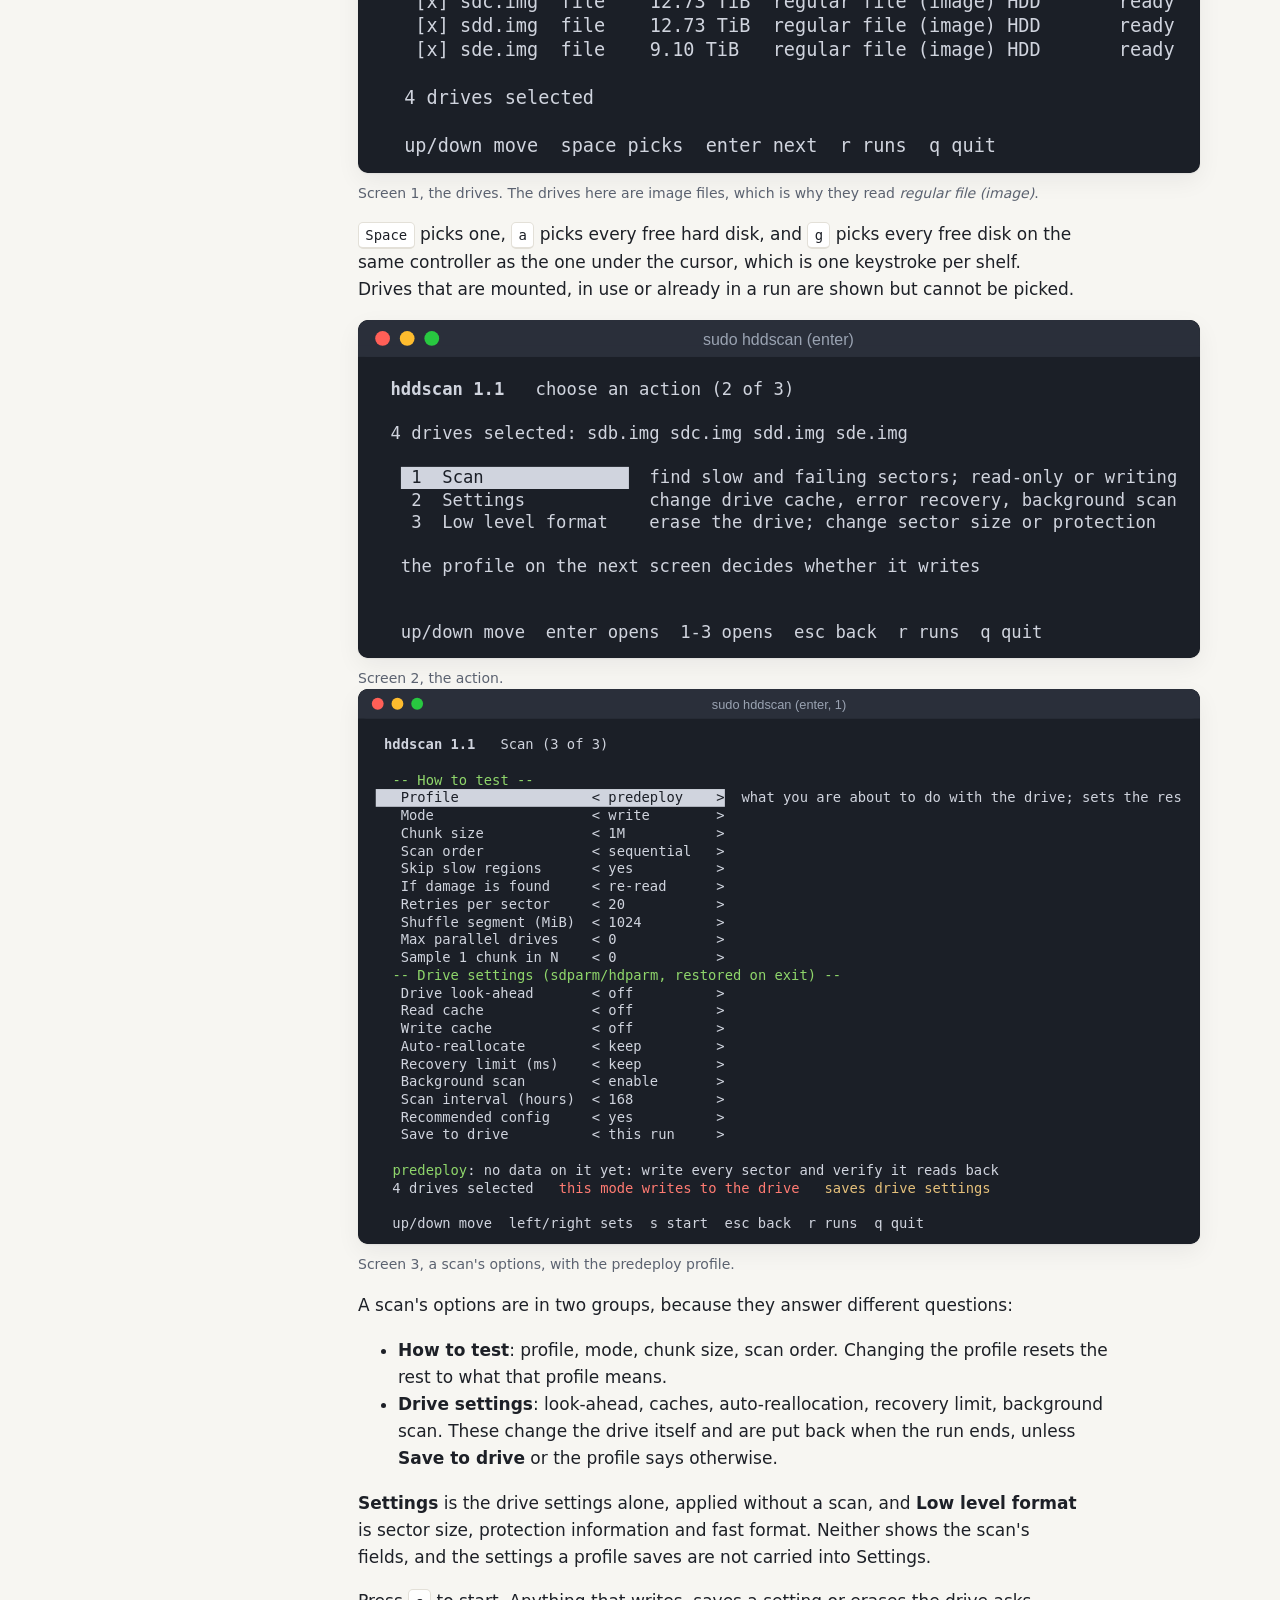
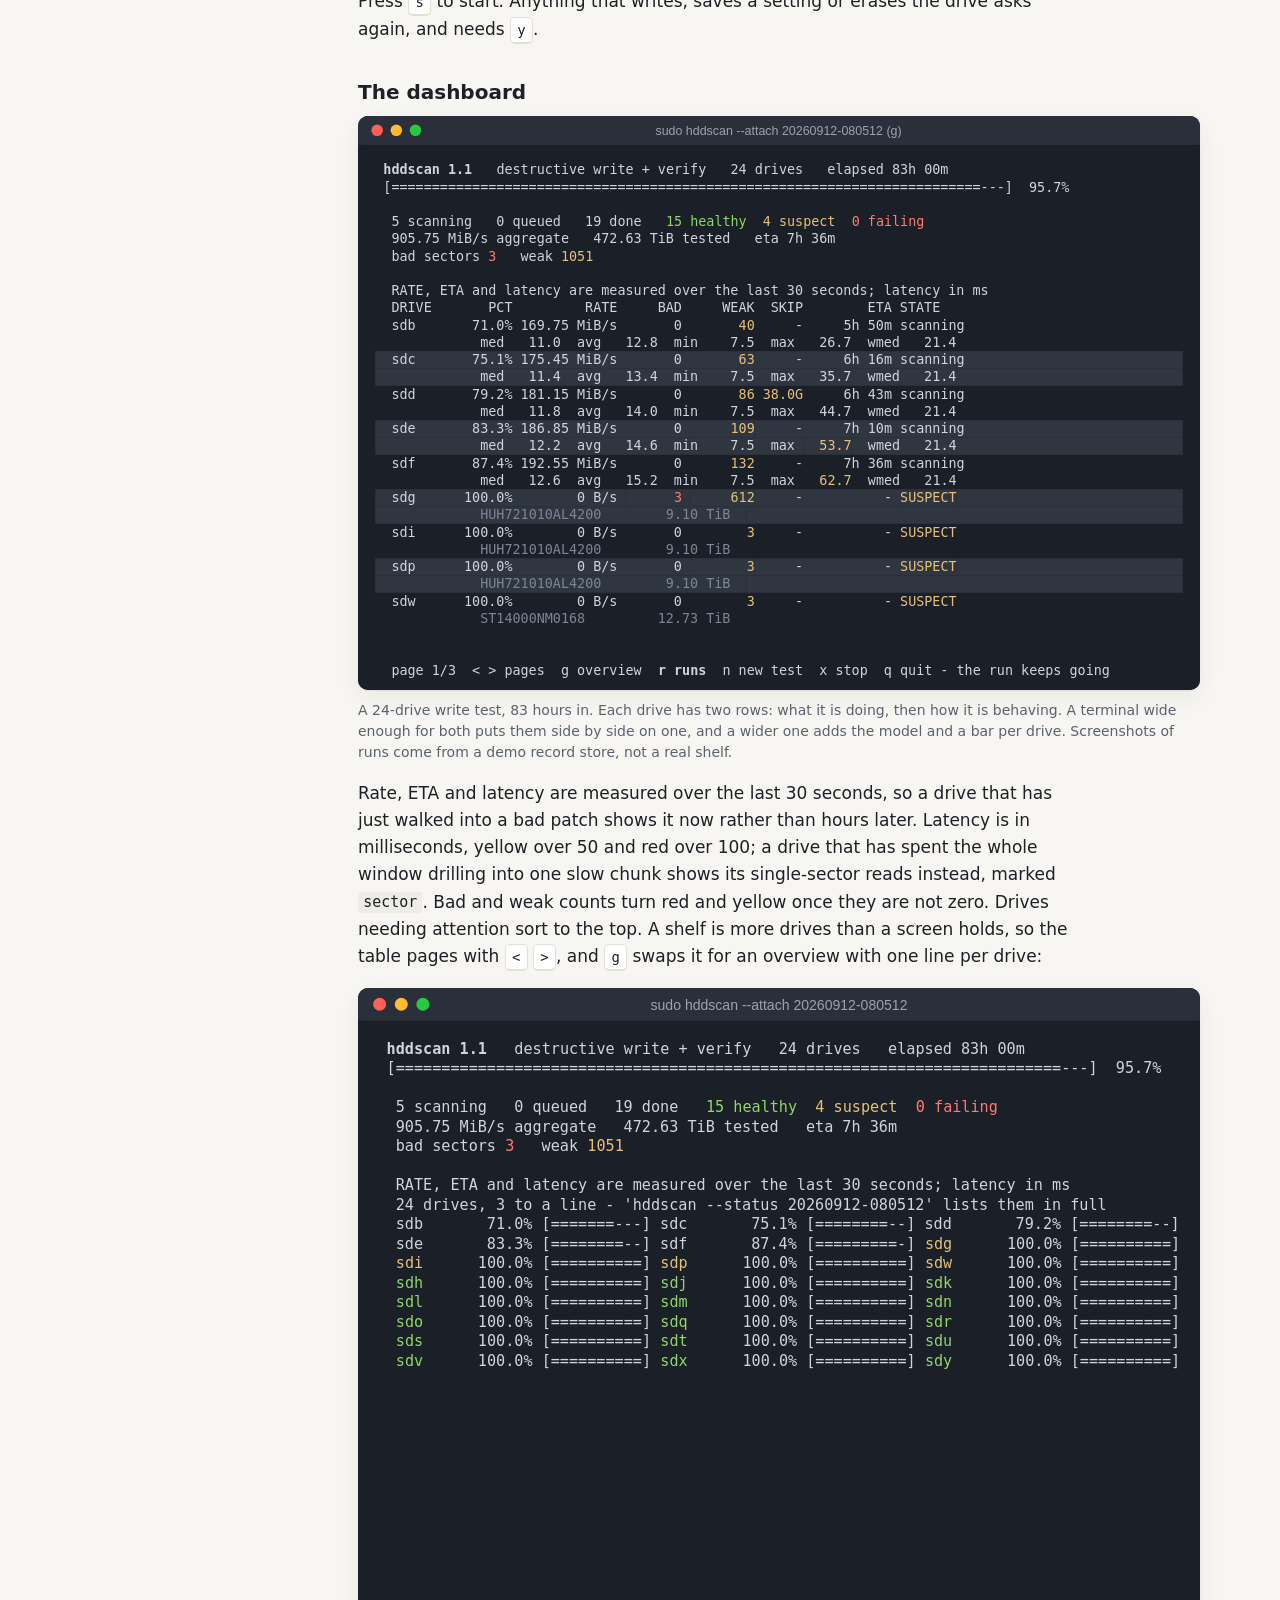
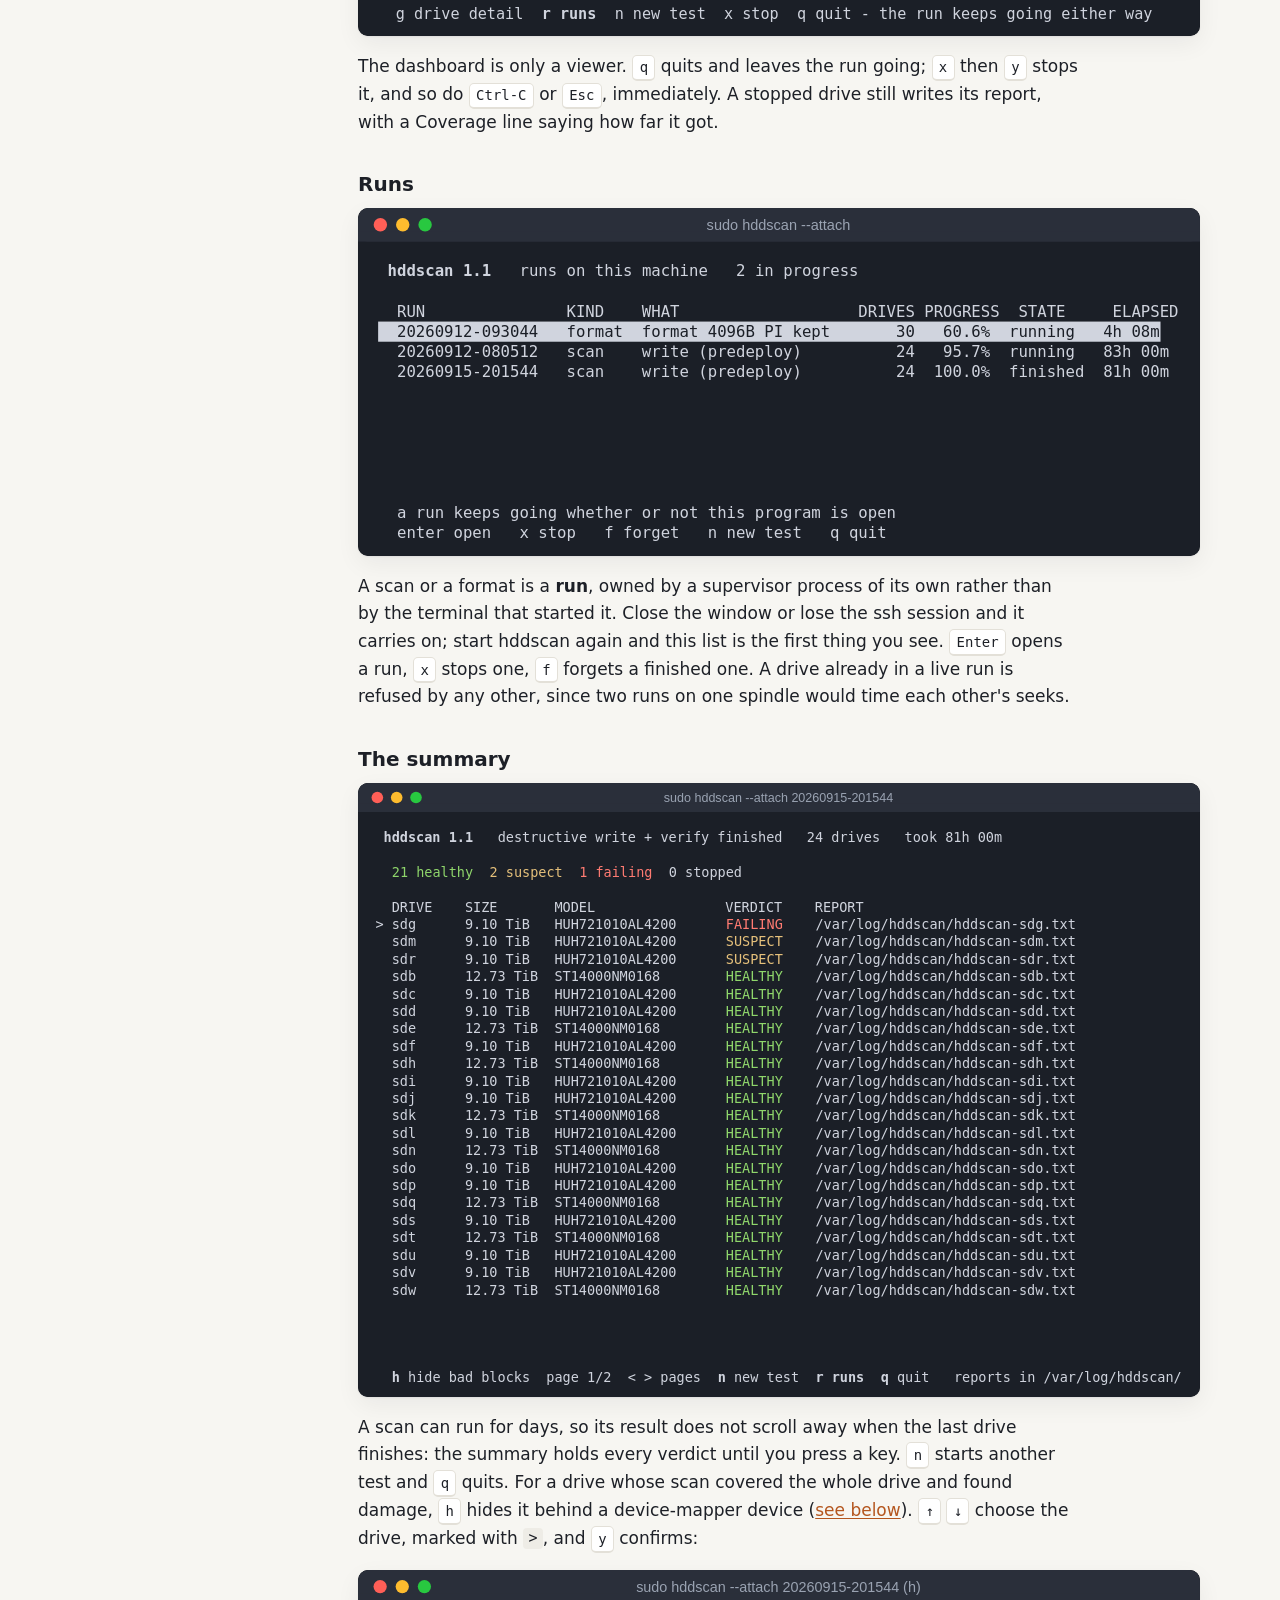
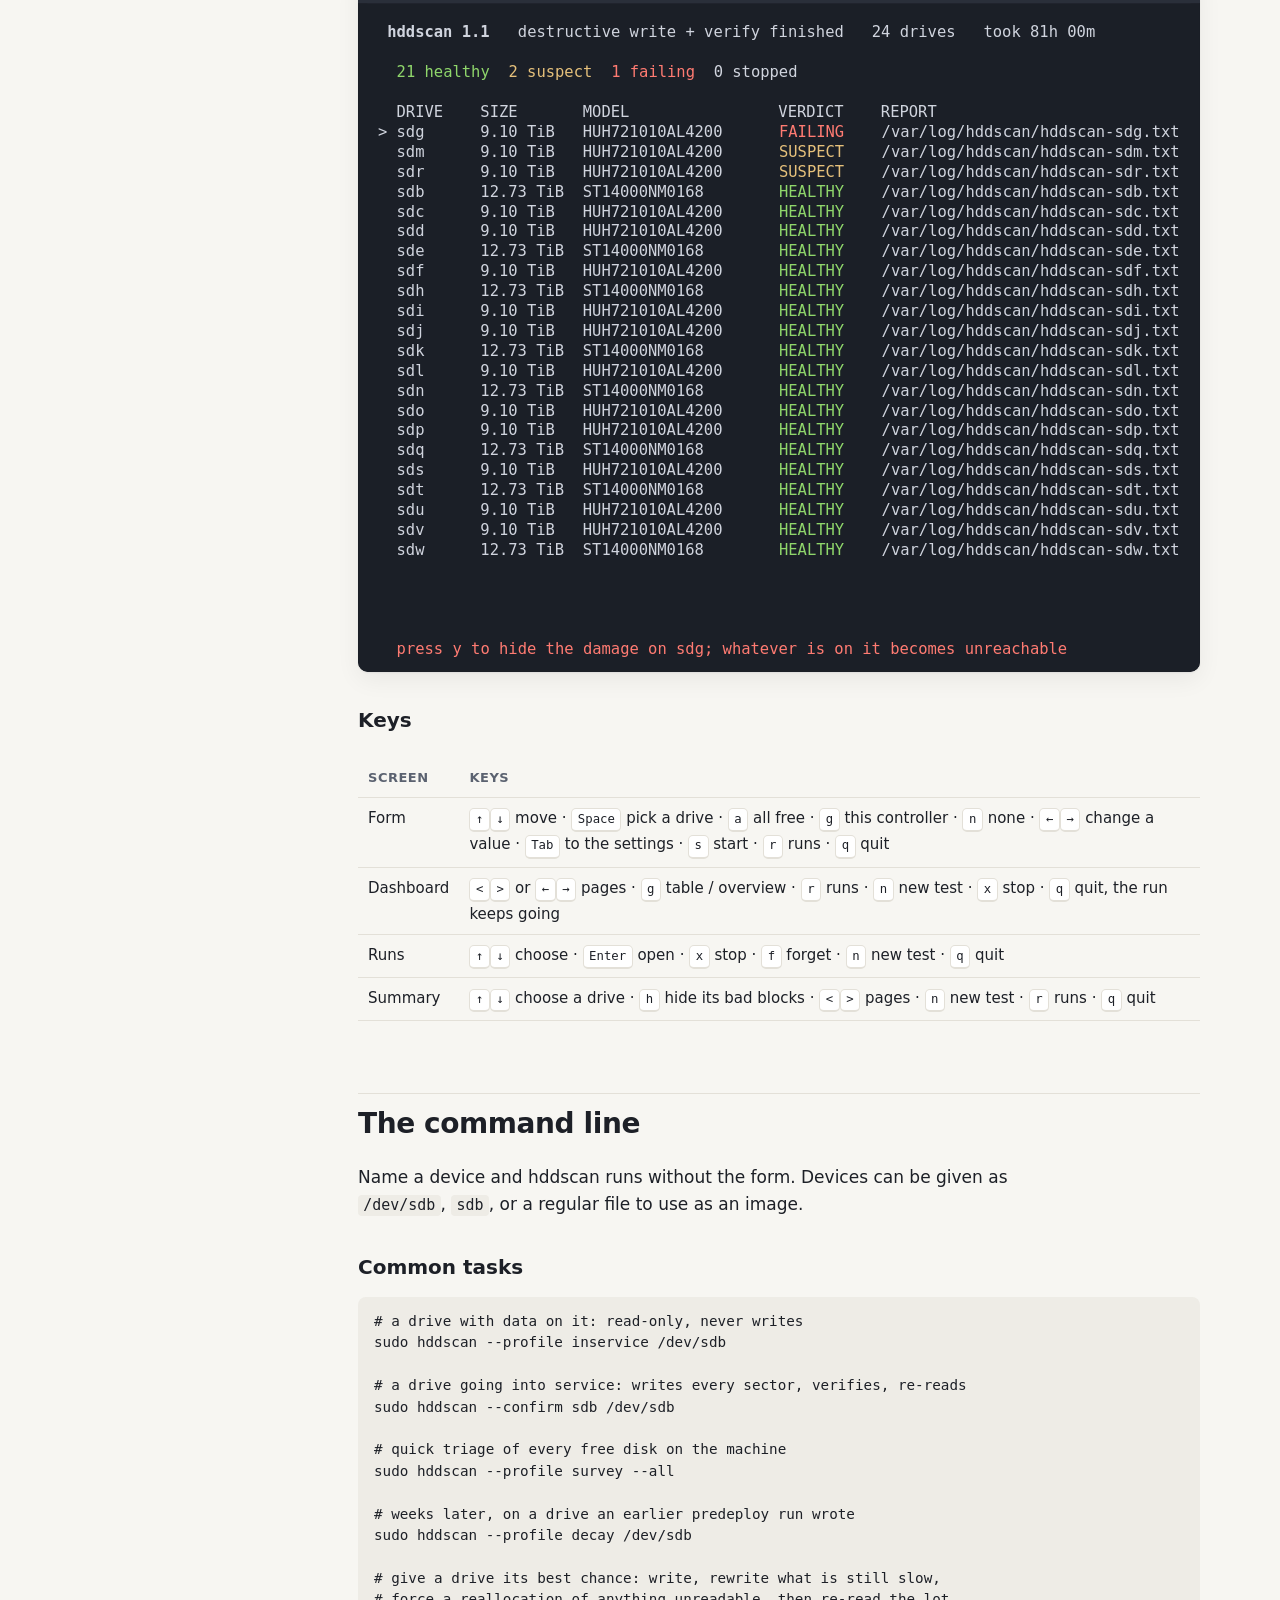
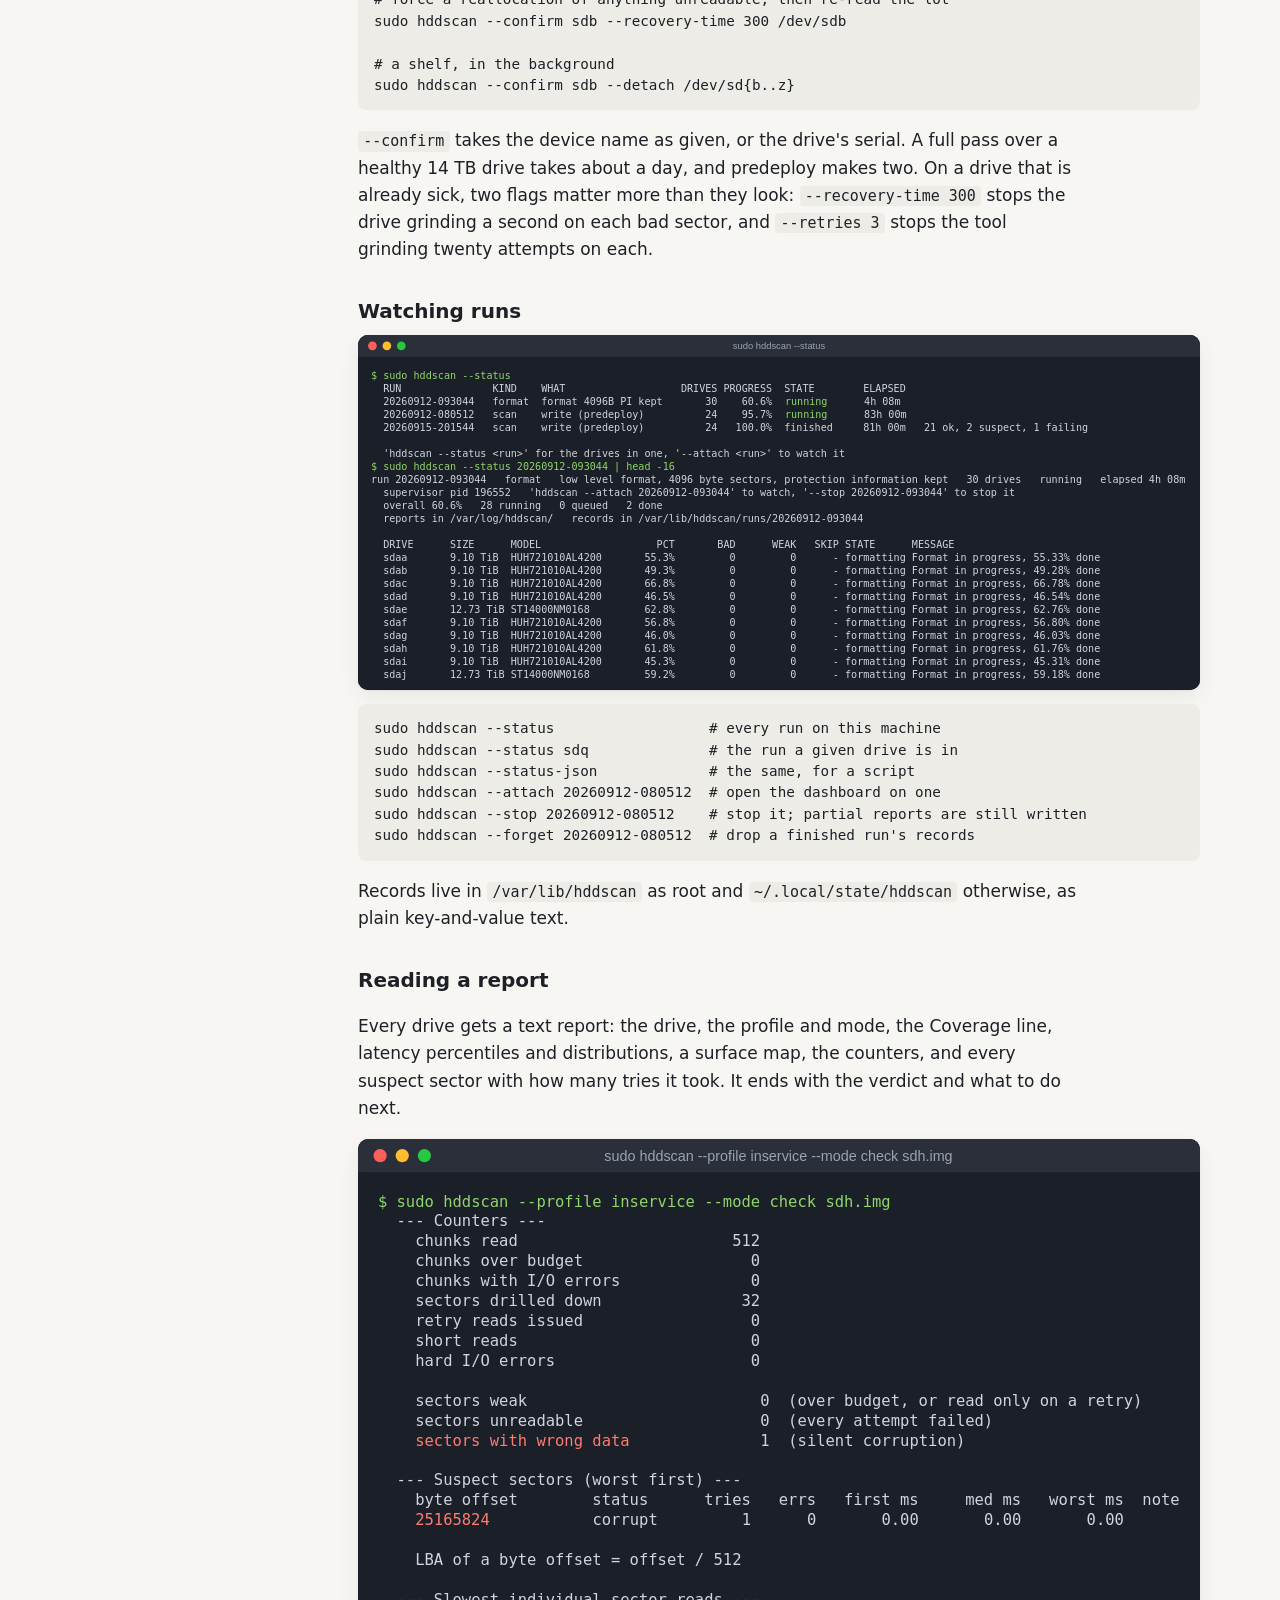
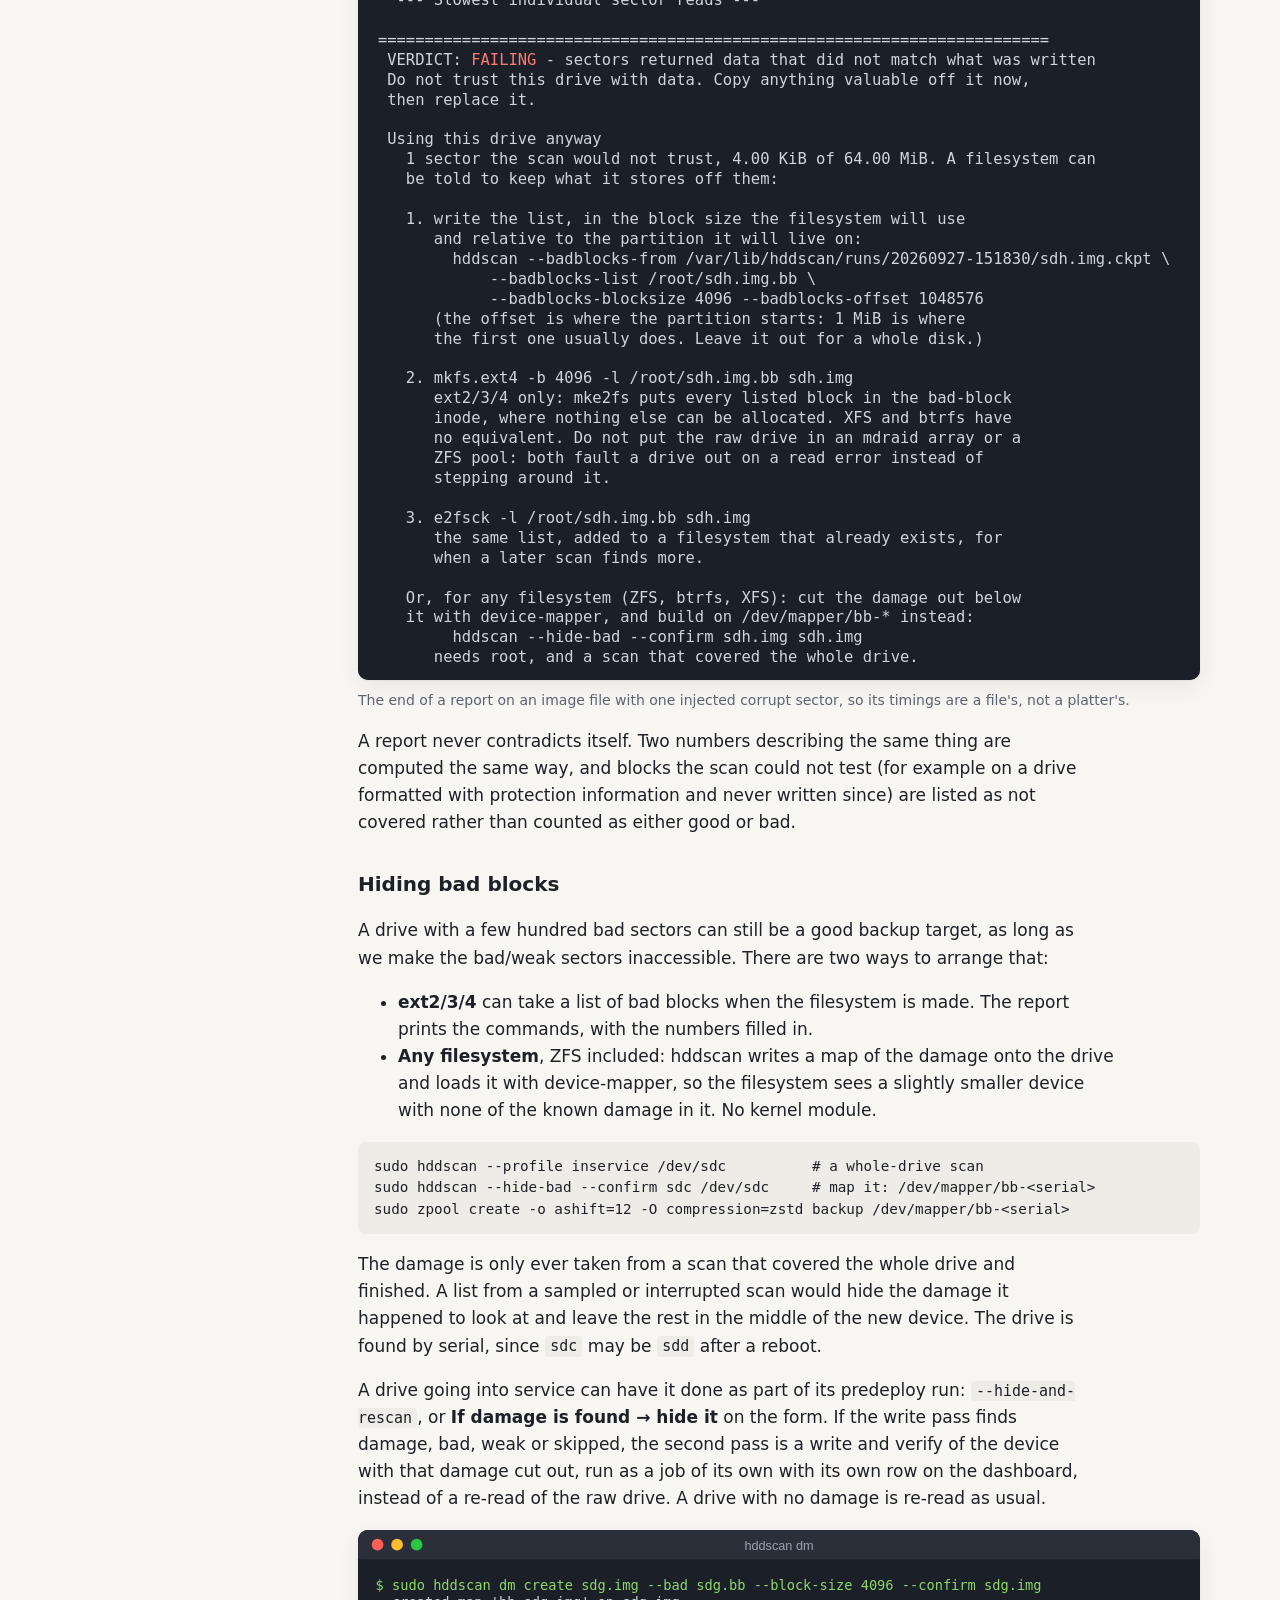
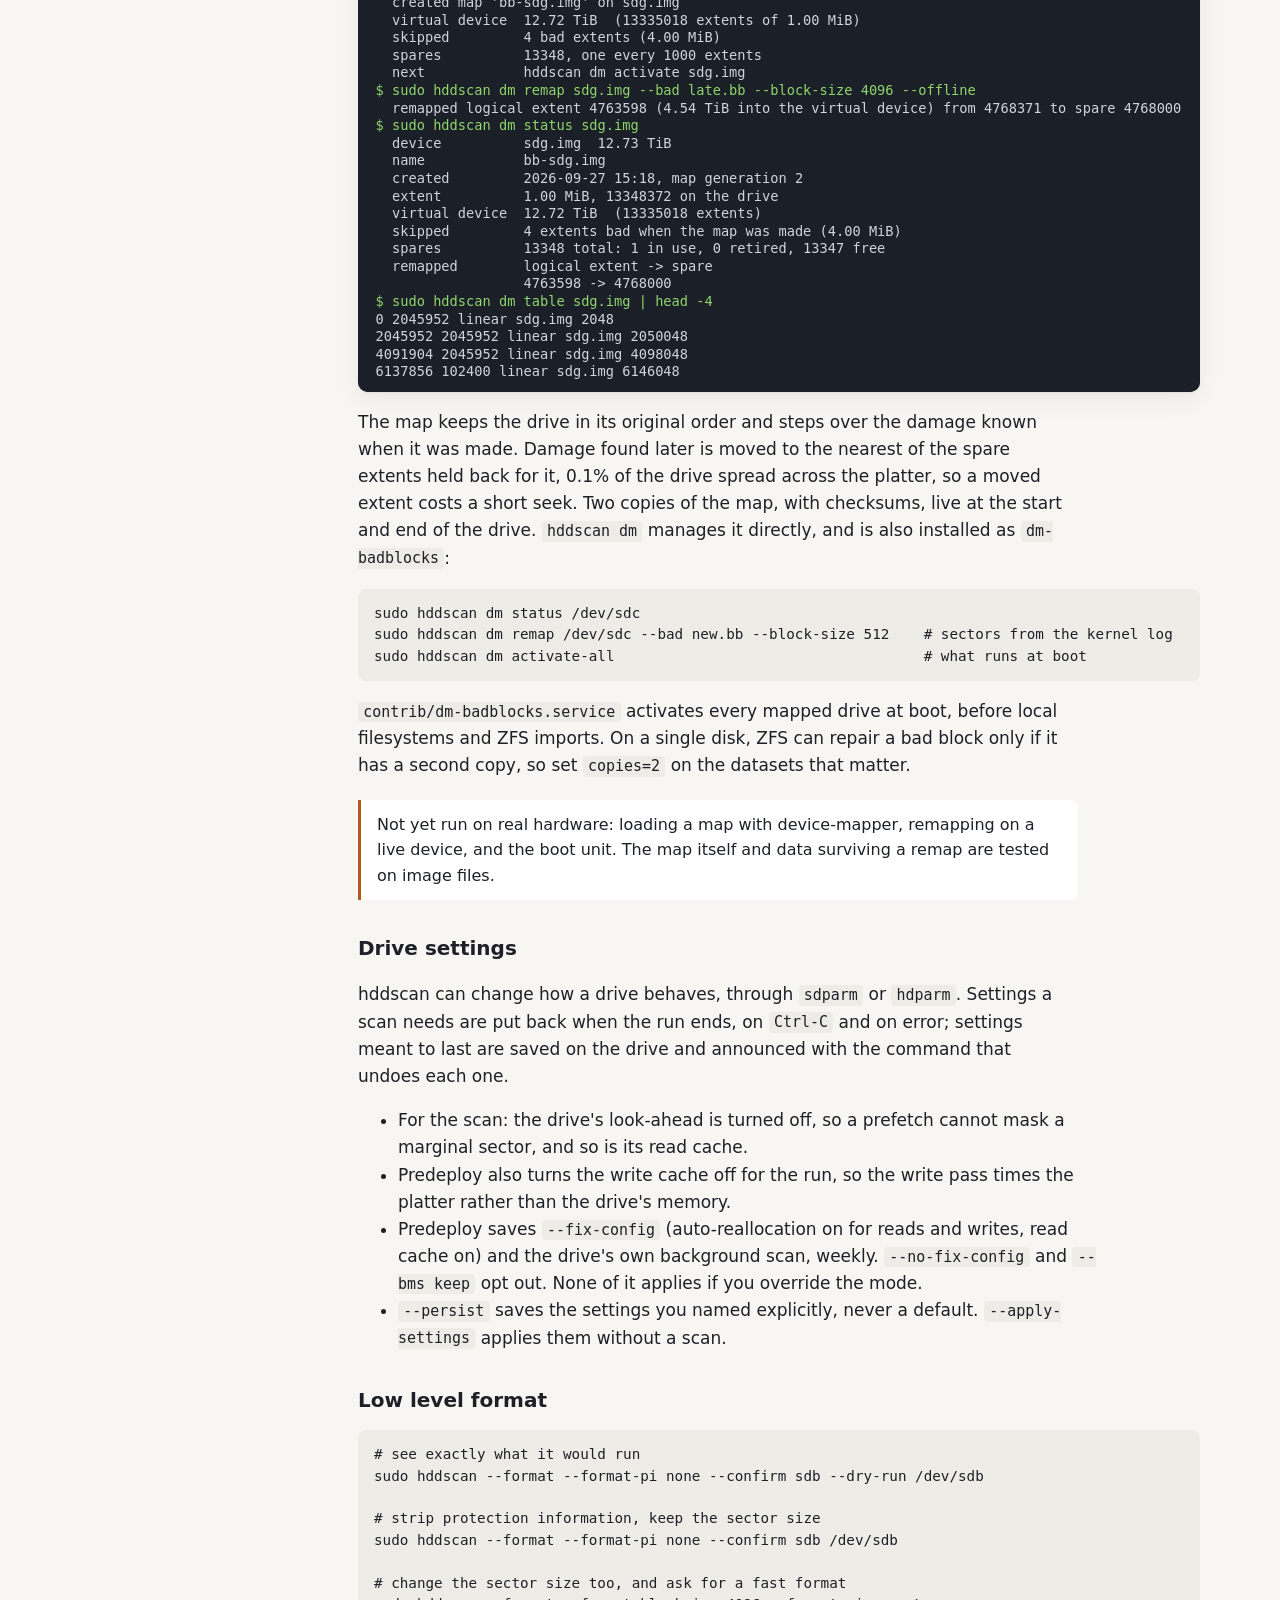
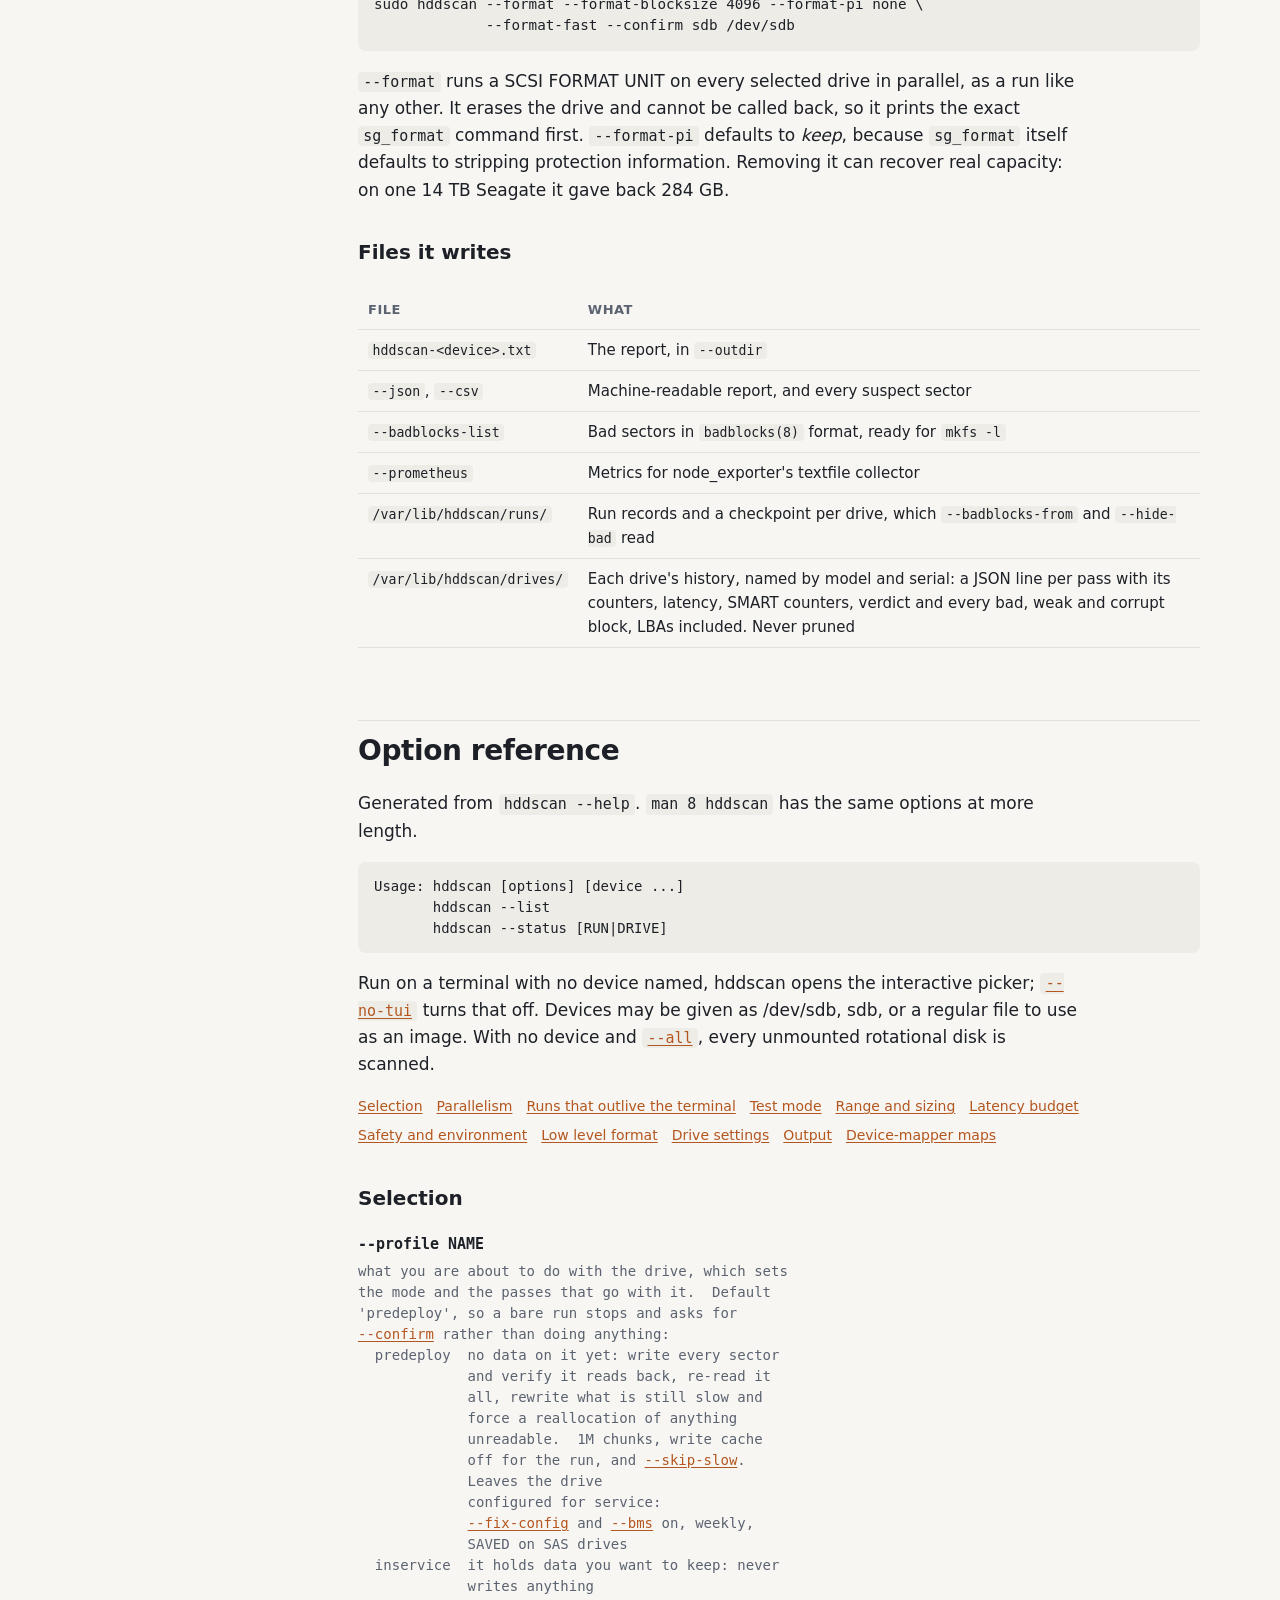
==== commit b8cce1ff: "Add prepbackup: keep the usable part of a slow drive for backups predeploy asks whether a drive is f" ====
--- a/docs/guide.html
+++ b/docs/guide.html
@@ -105,6 +105,7 @@
 		<tr><td><b>inservice</b></td><td>read</td><td>It holds data you want to keep. Never writes anything.</td></tr>
 		<tr><td><b>survey</b></td><td>read, sampled</td><td>Quick triage of a shelf: reads one chunk in 64.</td></tr>
 		<tr><td><b>decay</b></td><td>check</td><td>Weeks after a predeploy run: has the written pattern rotted?</td></tr>
+		<tr><td><b>prepbackup</b></td><td>write</td><td>A backup drive, empty, that may be slower than production allows. Fills it in one sequential write, reads it all back and verifies it, condemns any 4 MiB chunk read under 15 MiB/s, and cuts out what was condemned or damaged with device-mapper, 5% held back as spares, unless more than half the drive would go. The map is then filled and verified too. Saves nothing on the drive.</td></tr>
 	</tbody>
 </table></div>
 <div class="callout"><p>The default writes, because a surface test is
@@ -454,6 +455,14 @@
   survey     quick triage of a shelf: samples the
              surface, read only
   decay      weeks after predeploy: has it rotted?
+  prepbackup a backup drive, empty: fill it with the
+             pattern in one sequential write, then
+             read it all back and verify it.  4M
+             chunks; a chunk read under 15 MiB/s
+             is condemned whole (<a href="#opt-slow-rate"><code>--slow-rate</code></a> 15),
+             <a href="#opt-skip-slow"><code>--skip-slow</code></a>, and <a href="#opt-hide-and-rescan"><code>--hide-and-rescan</code></a>
+             with <a href="#opt-hide-max"><code>--hide-max</code></a> 50 and <a href="#opt-hide-reserve"><code>--hide-reserve</code></a>
+             5.  Saves nothing on the drive
 Any explicit flag overrides what the profile set,
 whichever order they appear in.  The drive
 settings a profile carries apply only in its own
@@ -537,9 +546,13 @@
 <dt id="opt-second-pass"><code>--second-pass</code></dt>
 <dd>after <a href="#opt-mode"><code>--mode</code></a> write, re-read the whole device and re-verify the pattern (catches slow data decay)</dd>
 <dt id="opt-skip-slow"><code>--skip-slow</code></dt>
-<dd>when a region is too slow to scan -- most chunks over the last 64 MiB missed their budget, or the scan there, drill-downs and retries included, ran under the <a href="#opt-min-rate"><code>--min-rate</code></a> floor -- stop reading: probe 1 GiB on, doubling to 64 GiB, until one is fast, bisect back to the edge, carry on there.  A chunk whose drill-down costs over 10 s is condemned whole.  What was jumped over is condemned unread; the report says so and <a href="#opt-hide-bad"><code>--hide-bad</code></a> cuts it out. Sequential or reverse order only.  On under predeploy, and dropped there without comment where the order cannot walk</dd>
+<dd>when a region is too slow to scan -- most chunks over the last 64 MiB missed their budget, or the scan there, drill-downs and retries included, ran under the <a href="#opt-min-rate"><code>--min-rate</code></a> floor -- stop reading: probe 1 GiB on, doubling to 64 GiB, until one is fast, bisect back to the edge, carry on there.  A chunk whose drill-down costs over 10 s per 256 sectors in it (never under 10 s) is condemned whole. What was jumped over is condemned unread; the report says so and <a href="#opt-hide-bad"><code>--hide-bad</code></a> cuts it out. Sequential or reverse order only.  On under predeploy, and dropped there without comment where the order cannot walk</dd>
 <dt id="opt-no-skip-slow"><code>--no-skip-slow</code></dt>
 <dd>read every region, however slow, under predeploy too</dd>
+<dt id="opt-fill-first"><code>--fill-first</code></dt>
+<dd>with <a href="#opt-mode"><code>--mode</code></a> write: write the pattern over the whole device first, in one sequential pass that reads nothing, flush it, then read everything back and verify it.  Faster than reading each chunk back as it is written, and proves what the platter kept rather than what it held a moment ago.  On under prepbackup</dd>
+<dt id="opt-no-fill-first"><code>--no-fill-first</code></dt>
+<dd>read each chunk back as it is written, under prepbackup too</dd>
 <dt id="opt-rewrite-weak"><code>--rewrite-weak</code></dt>
 <dd>rewrite readable-but-slow sectors in place to make the drive refresh or remap them (needs verify/write, or read mode plus this flag for read-modify-write)</dd>
 <dt id="opt-force-remap"><code>--force-remap</code></dt>
@@ -576,6 +589,8 @@
 <dd>auto budget = F x measured median (default 3)</dd>
 <dt id="opt-floor-ms"><code>--floor-ms MS</code></dt>
 <dd>auto budget never goes below this (default 25)</dd>
+<dt id="opt-slow-rate"><code>--slow-rate MIB</code></dt>
+<dd>a chunk read slower than this many MiB/s is over budget, the same everywhere on the platter, and is read once more and then condemned whole rather than drilled: speed is the chunk&#x27;s, not a sector&#x27;s.  15 under prepbackup; 0 uses the calibrated budget. <a href="#opt-chunk-slow-ms"><code>--chunk-slow-ms</code></a> wins over it</dd>
 <dt id="opt-min-rate"><code>--min-rate MIB</code></dt>
 <dd>a hard drive testing slower than this many MiB/s at 4 MiB chunks is failing; scaled down for smaller chunks.  Judged after 2 minutes; 0 turns it off (default 10)</dd>
 <dt id="opt-retries"><code>--retries N</code></dt>
@@ -661,7 +676,13 @@
 <dt id="opt-rescan"><code>--rescan</code></dt>
 <dd>with <a href="#opt-hide-bad"><code>--hide-bad</code></a>, then write and verify every sector of the new device: proves what is left is sound and that data written through the map reads back.  The form asks before doing this after hiding</dd>
 <dt id="opt-hide-and-rescan"><code>--hide-and-rescan</code></dt>
-<dd>both, as part of a write pass: if it finds damage anywhere -- bad, weak or skipped -- hide it straight away and make the second pass a write and verify of /dev/mapper/bb-&lt;serial&gt;, as a job of its own in the run, instead of a re-read of the raw drive.  A drive with no damage gets its re-read as usual.  Needs <a href="#opt-mode"><code>--mode</code></a> write over the whole drive, and root</dd>
+<dd>both, as part of a write pass: if it finds damage anywhere -- bad, weak or skipped -- hide it straight away and make the second pass a write and verify of /dev/mapper/bb-&lt;serial&gt;, as a job of its own in the run, instead of a re-read of the raw drive.  A drive with no damage gets its re-read as usual.  Needs <a href="#opt-mode"><code>--mode</code></a> write over the whole drive, and root.  On under prepbackup</dd>
+<dt id="opt-no-hide-and-rescan"><code>--no-hide-and-rescan</code></dt>
+<dd>do not, under prepbackup either</dd>
+<dt id="opt-hide-max"><code>--hide-max PCT</code></dt>
+<dd>with <a href="#opt-hide-and-rescan"><code>--hide-and-rescan</code></a>: when the map would cut out more than this share of the drive, do not make it, and call the drive FAILING.  50 under prepbackup, 0 (no limit) otherwise</dd>
+<dt id="opt-hide-reserve"><code>--hide-reserve PCT</code></dt>
+<dd>share of the drive a map holds back as spares, for damage a later test of it finds (&#x27;dm remap&#x27;). 5 under prepbackup, 0.1 otherwise</dd>
 <dt id="opt-prometheus"><code>--prometheus FILE</code></dt>
 <dd>write metrics for node_exporter&#x27;s textfile collector</dd>
 <dt id="opt-journal"><code>--journal FILE</code></dt>
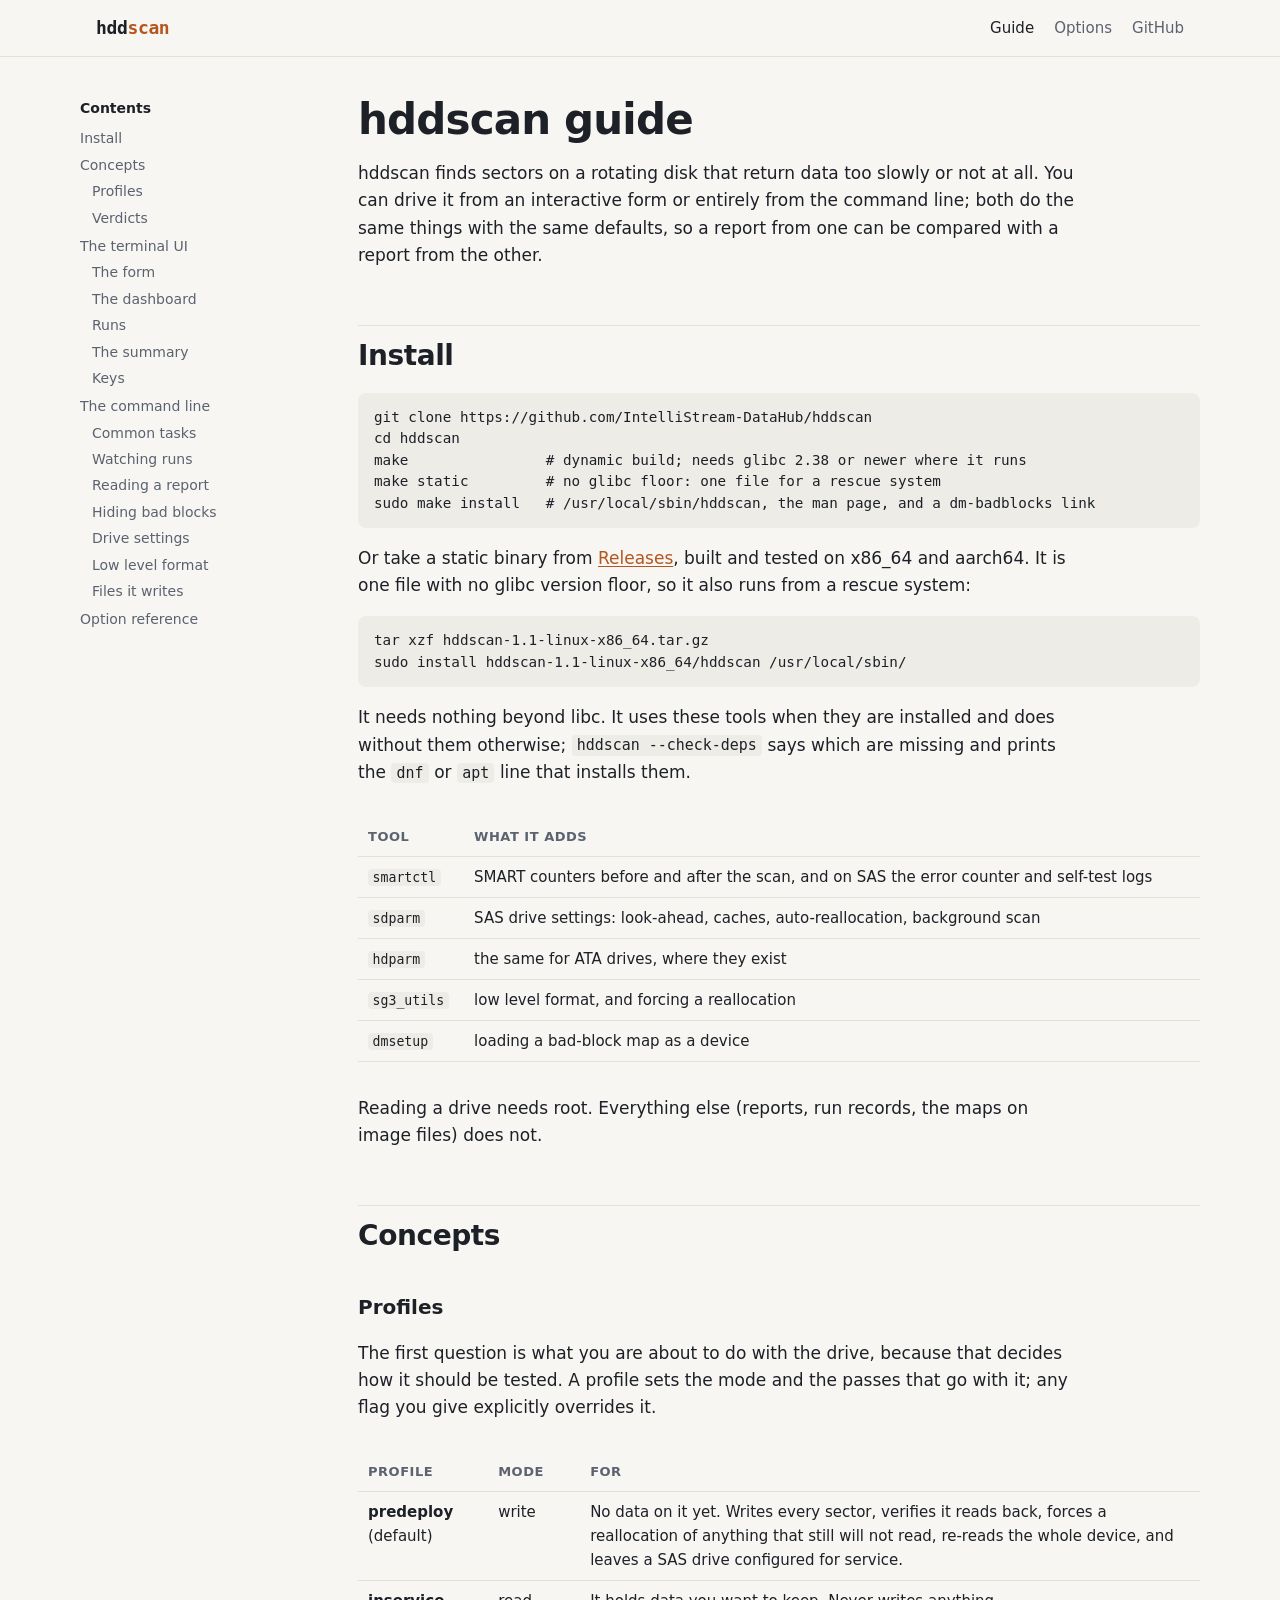
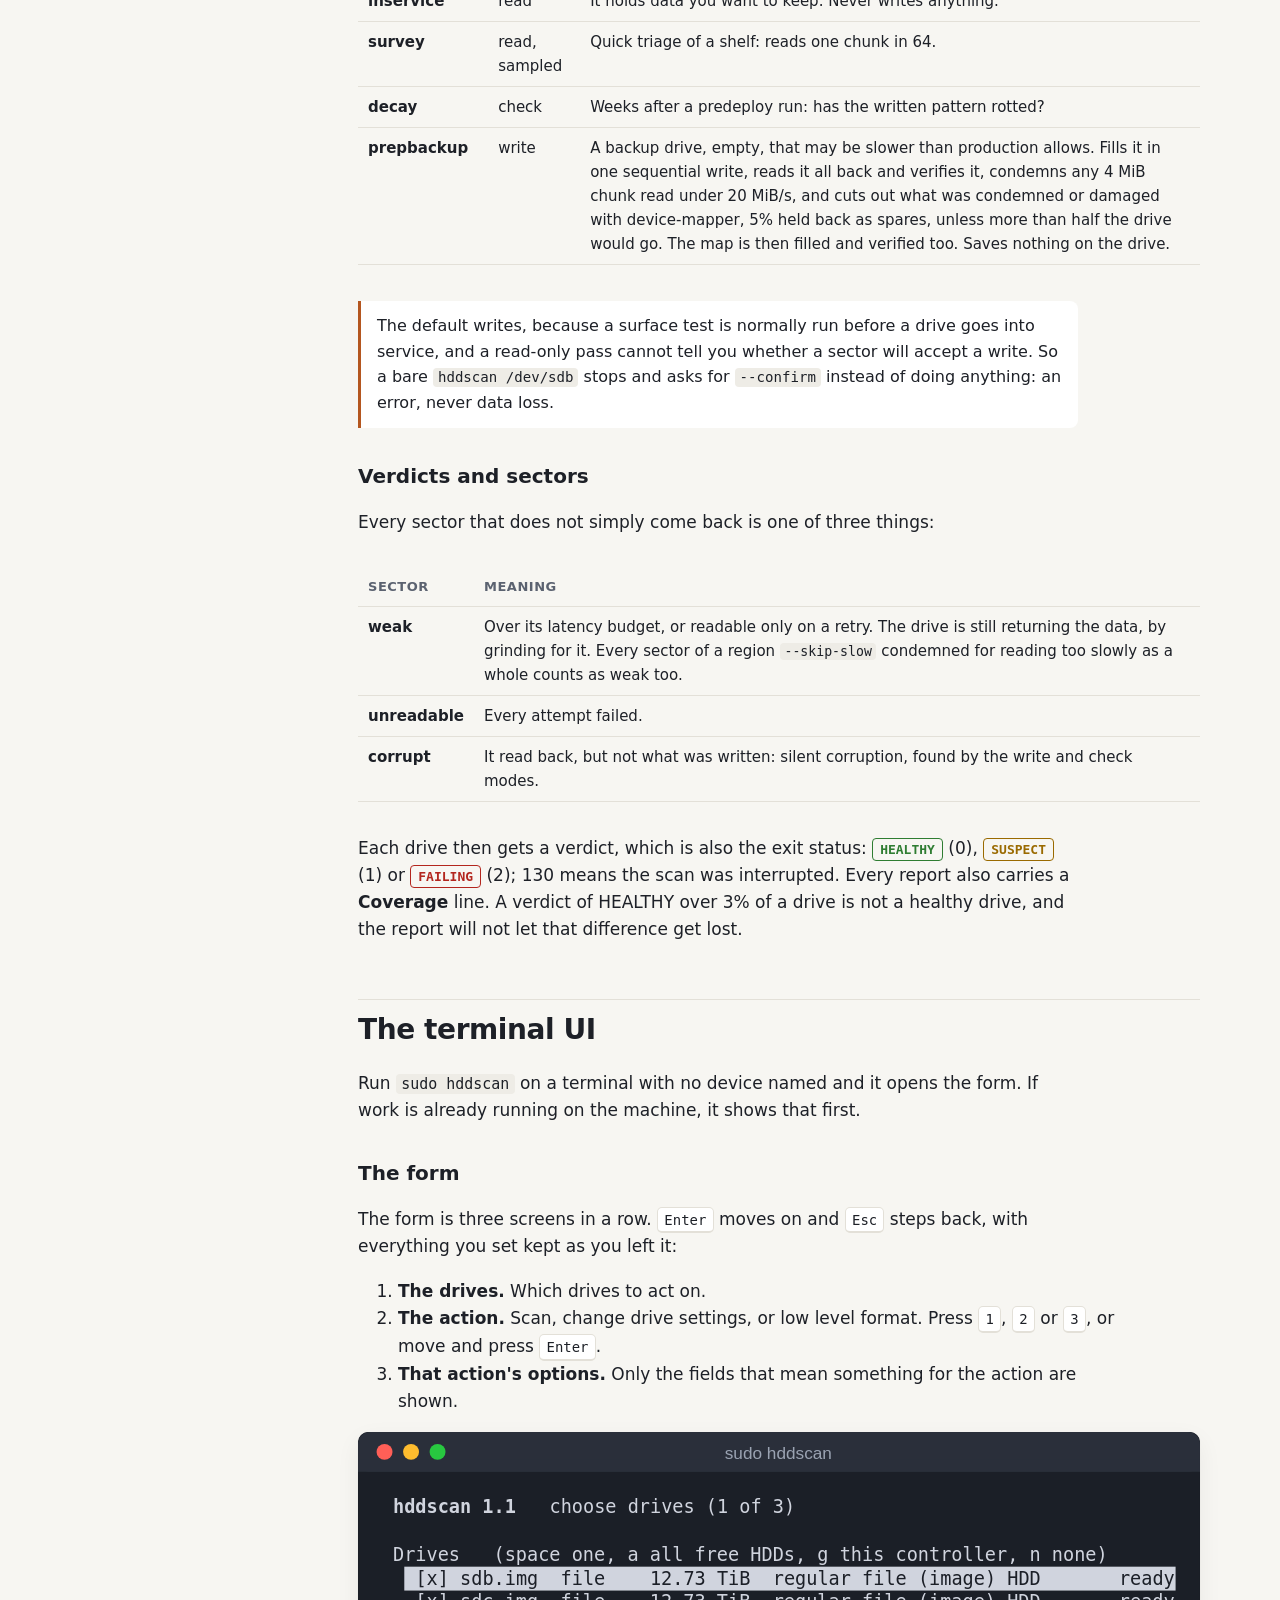
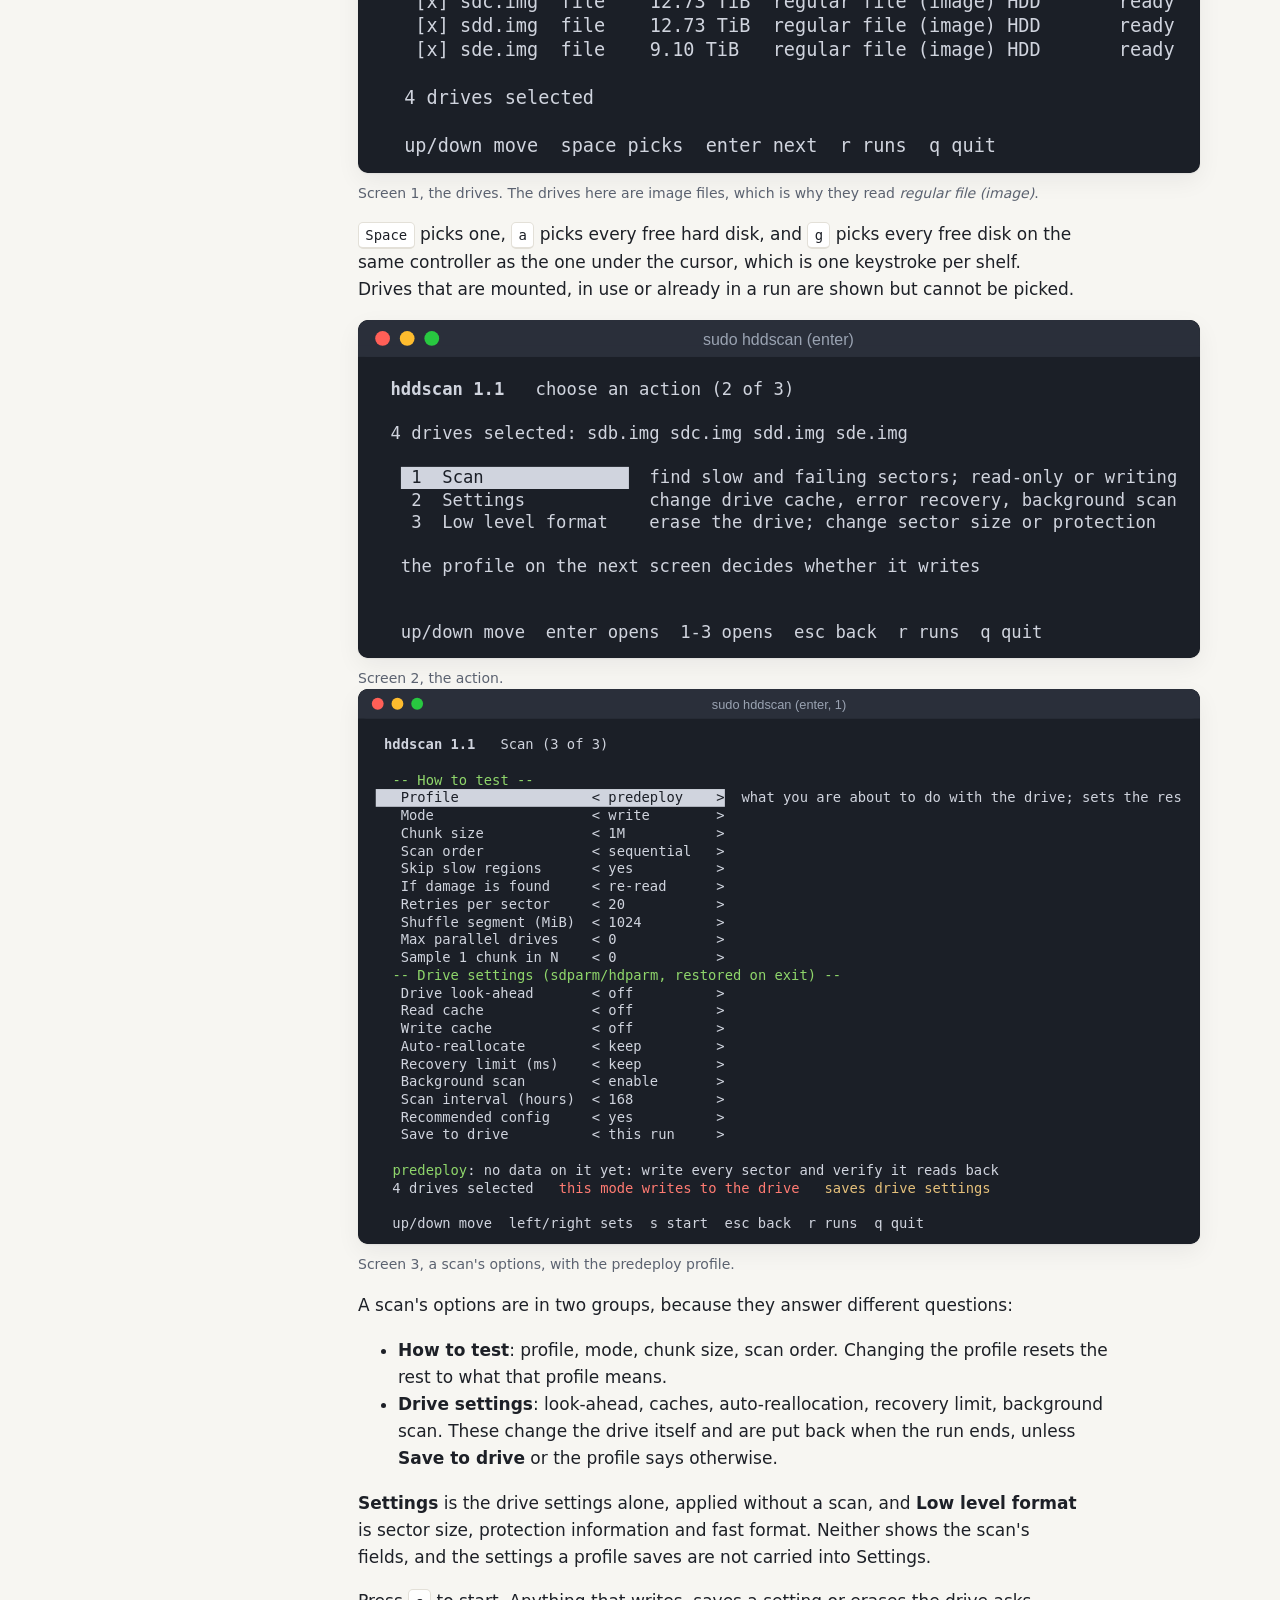
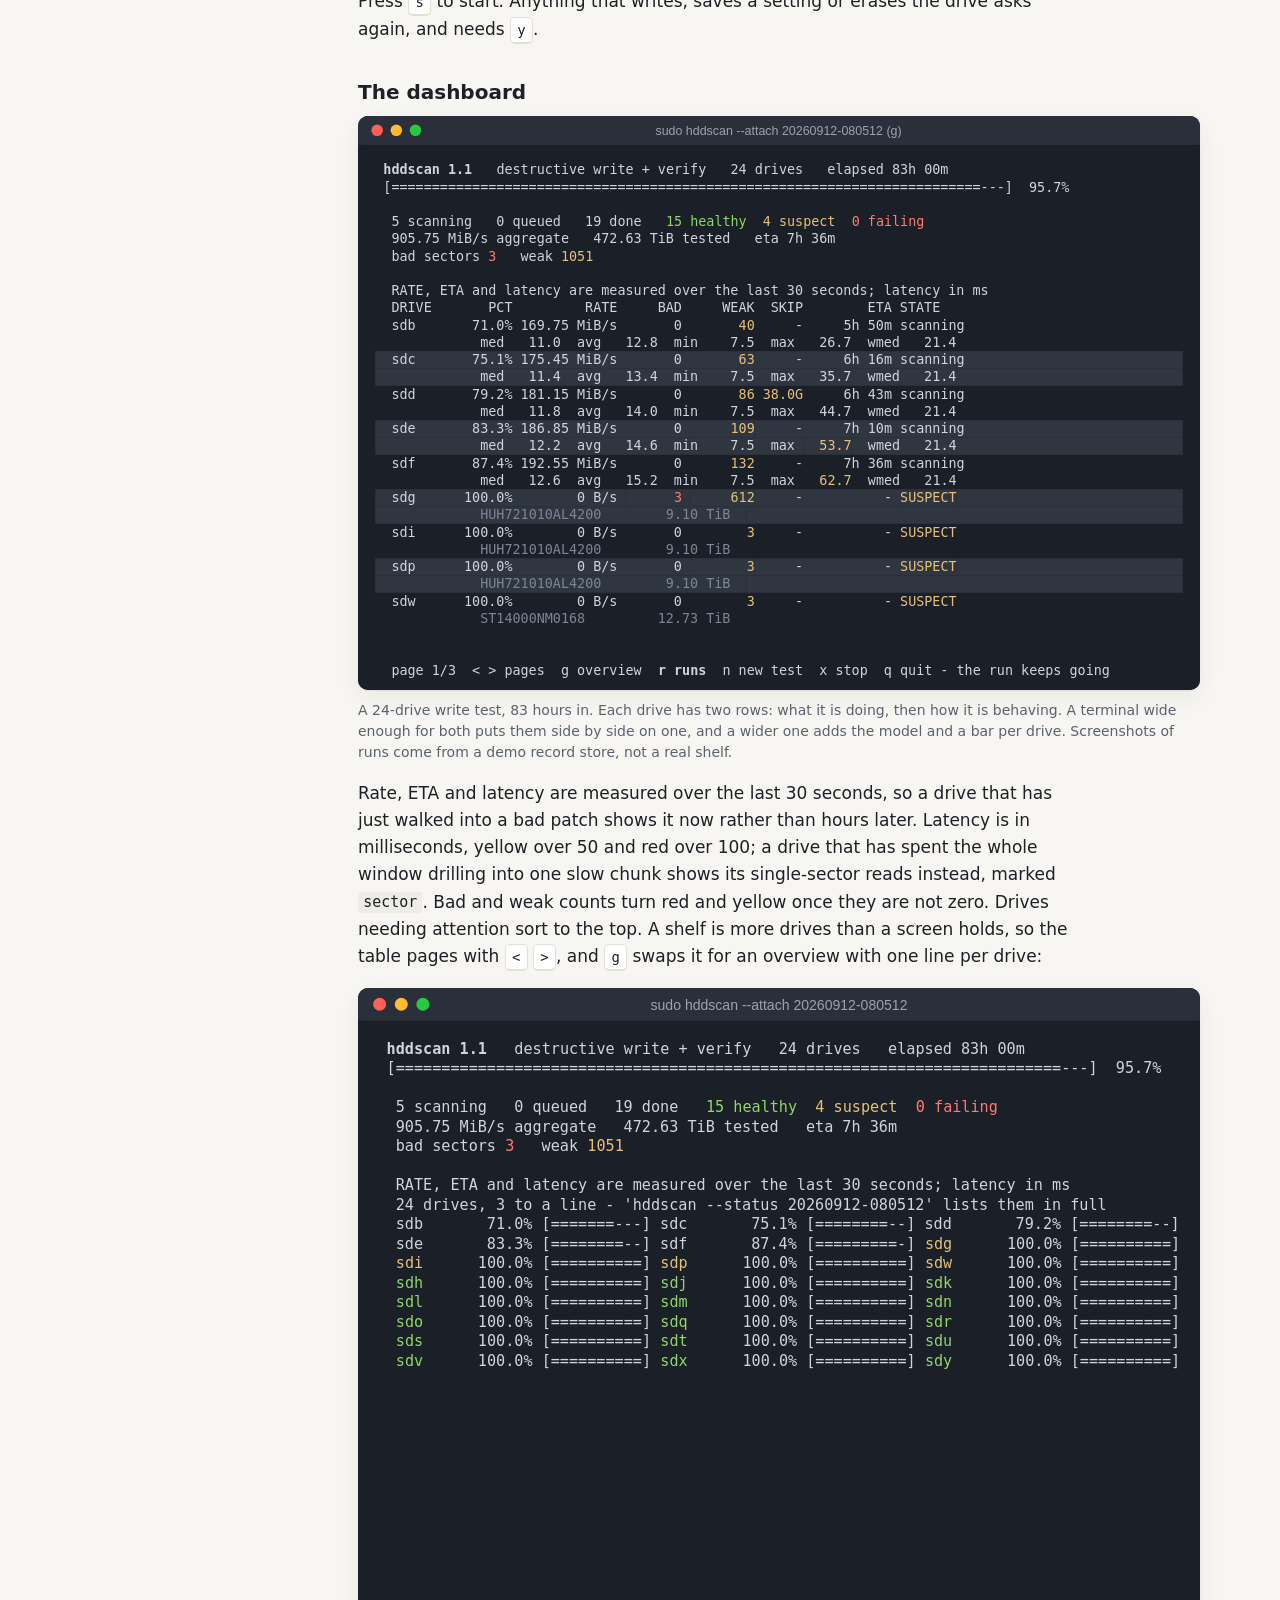
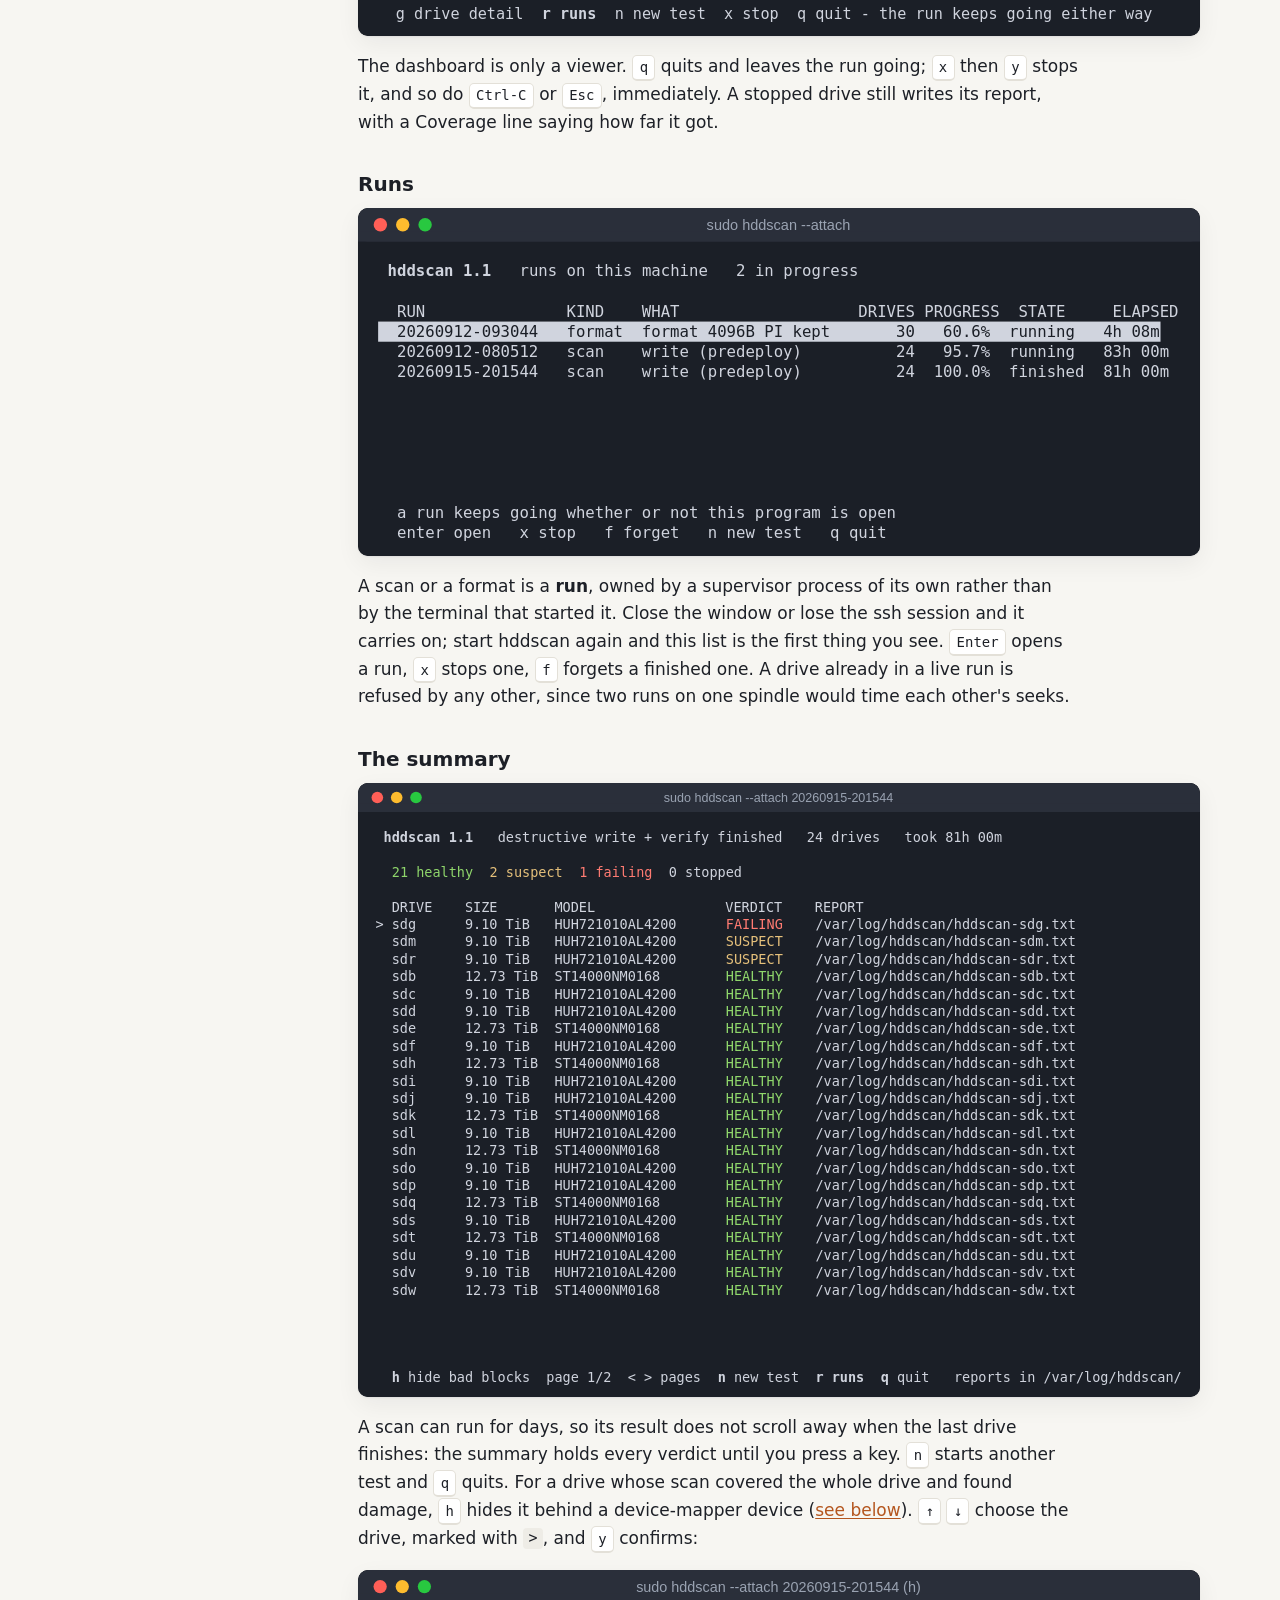
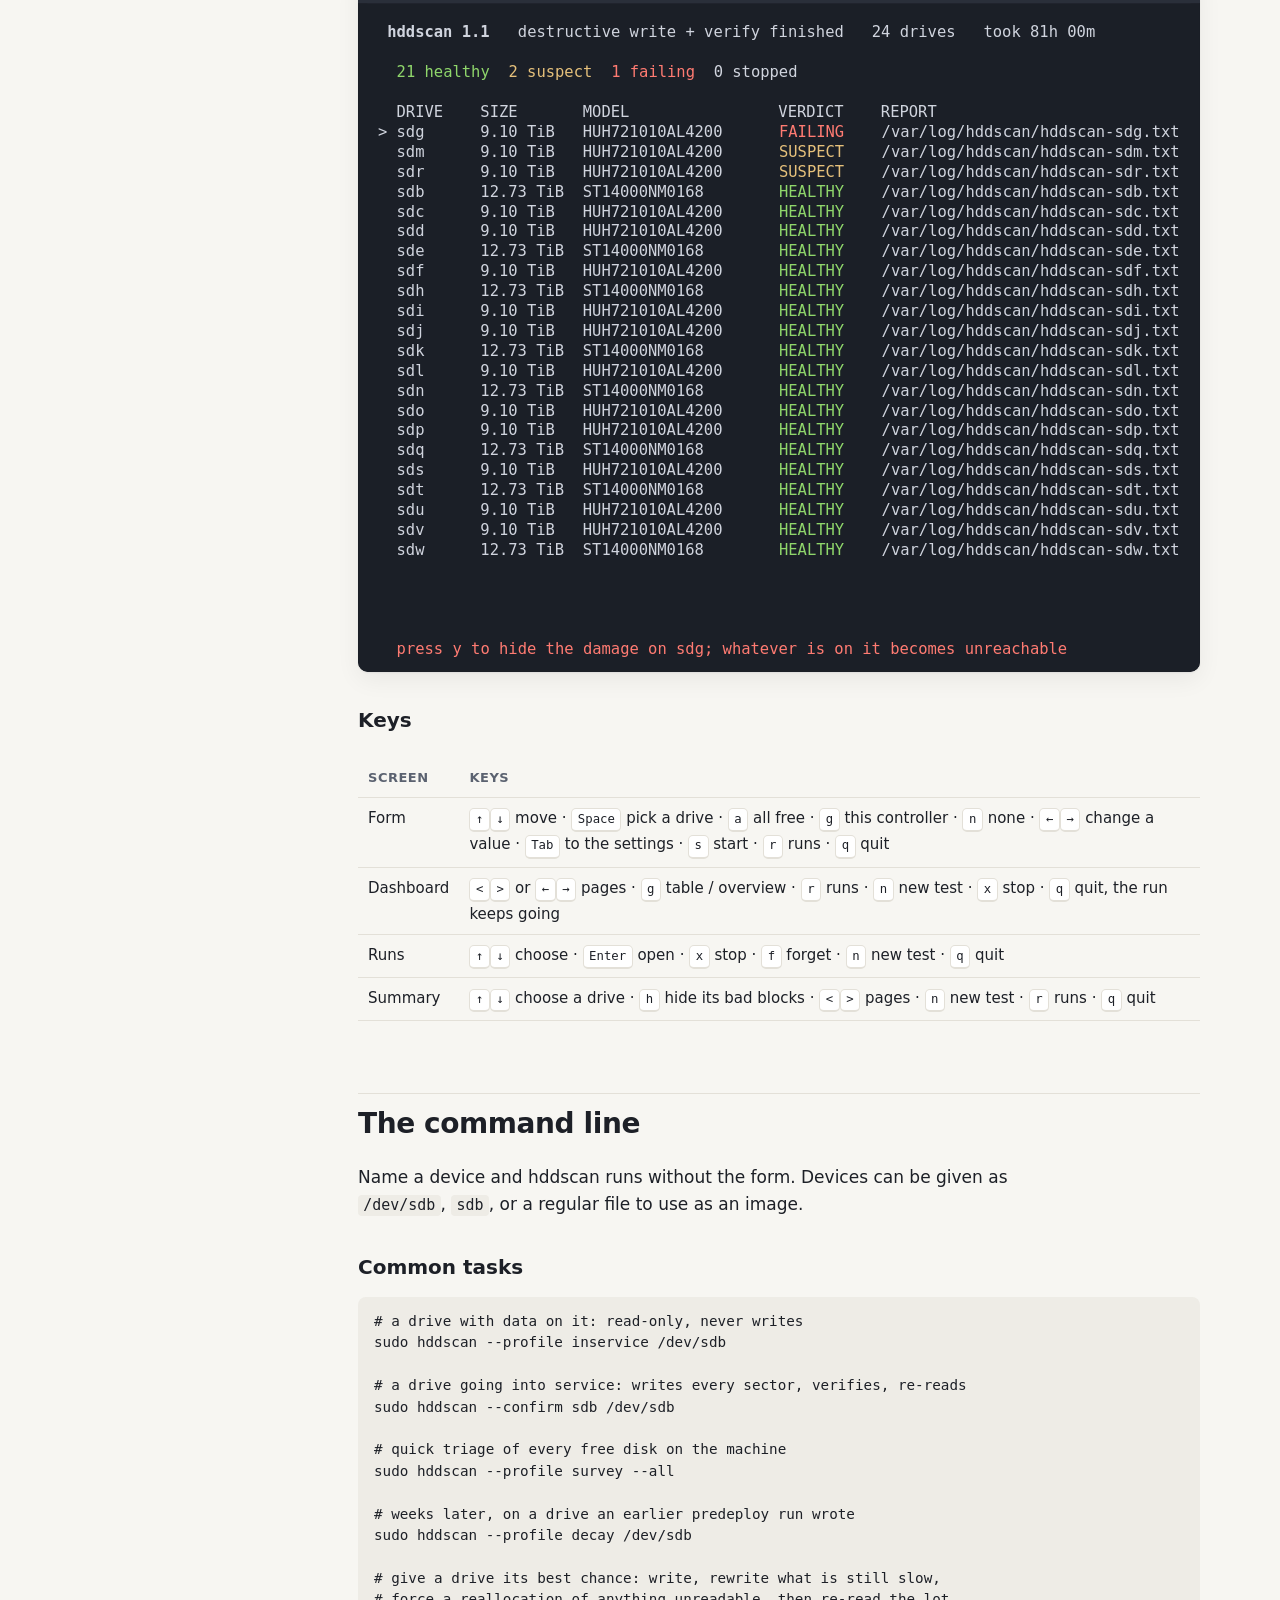
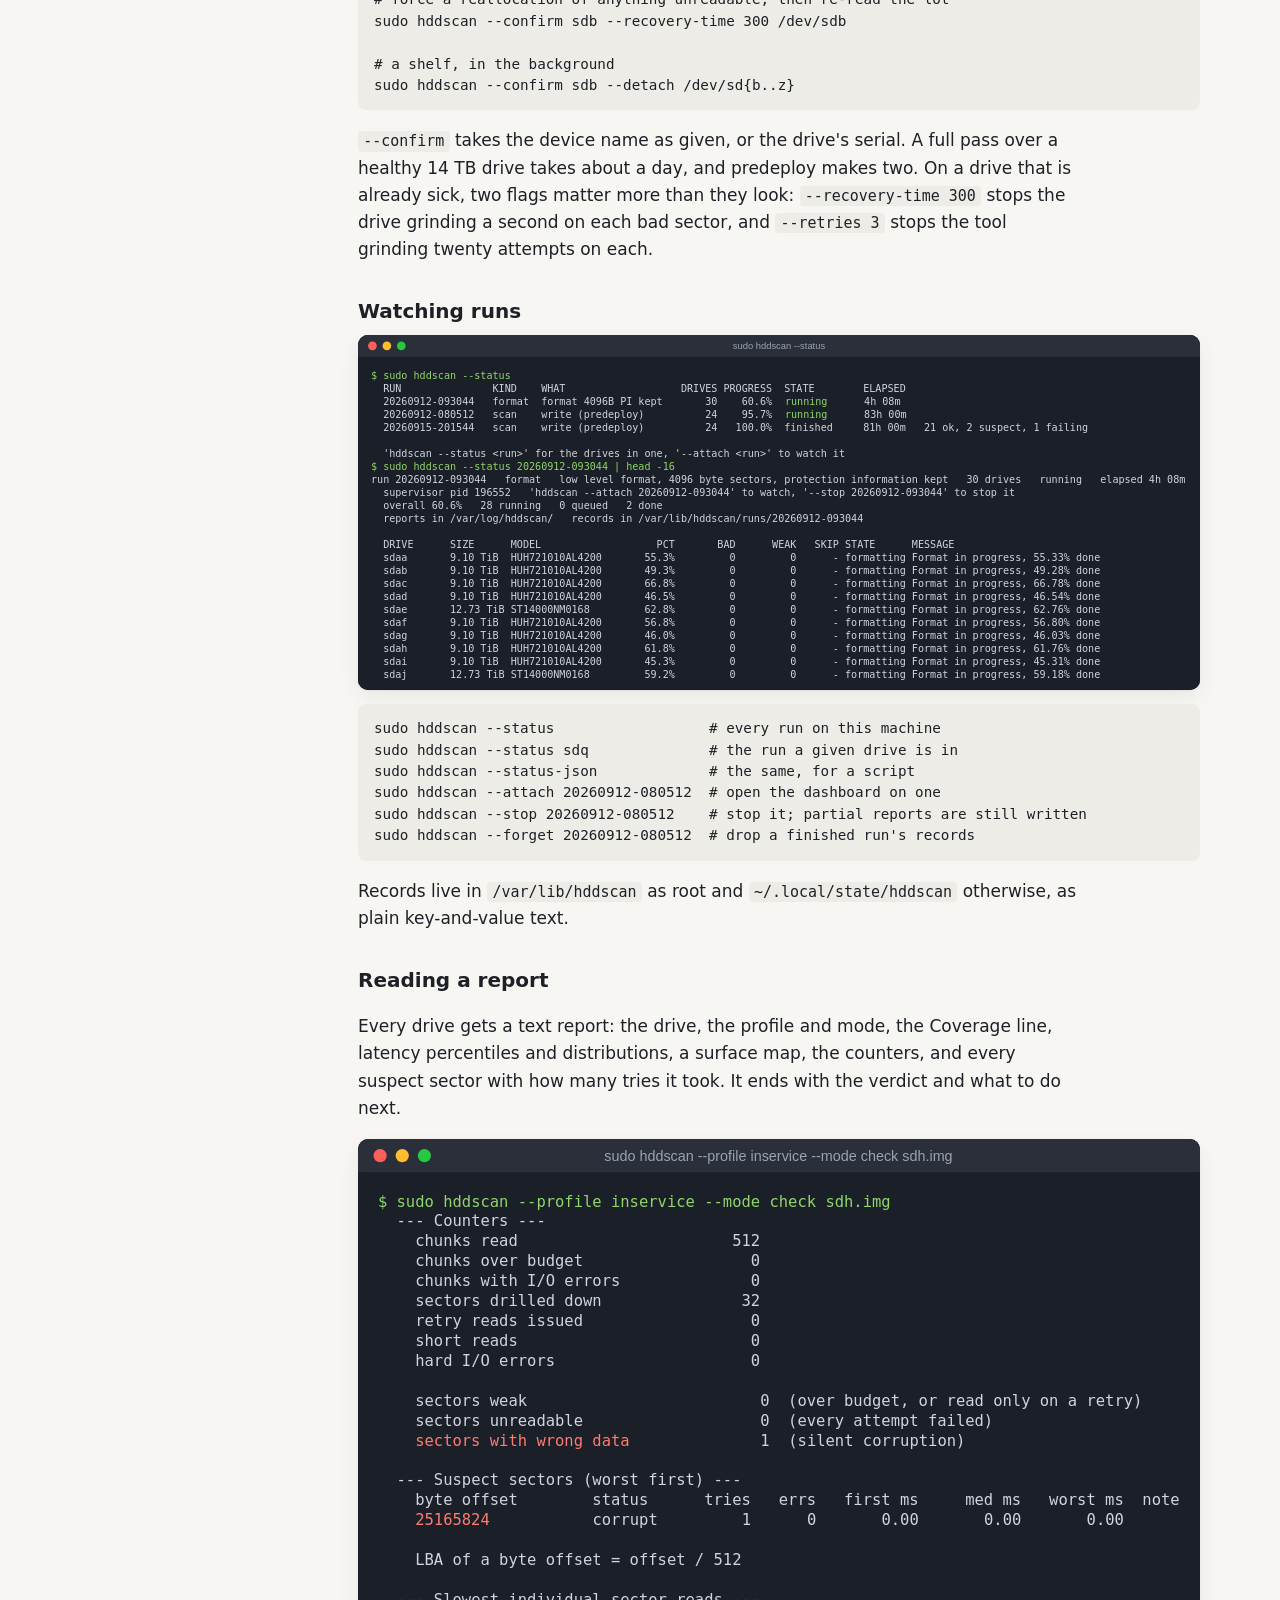
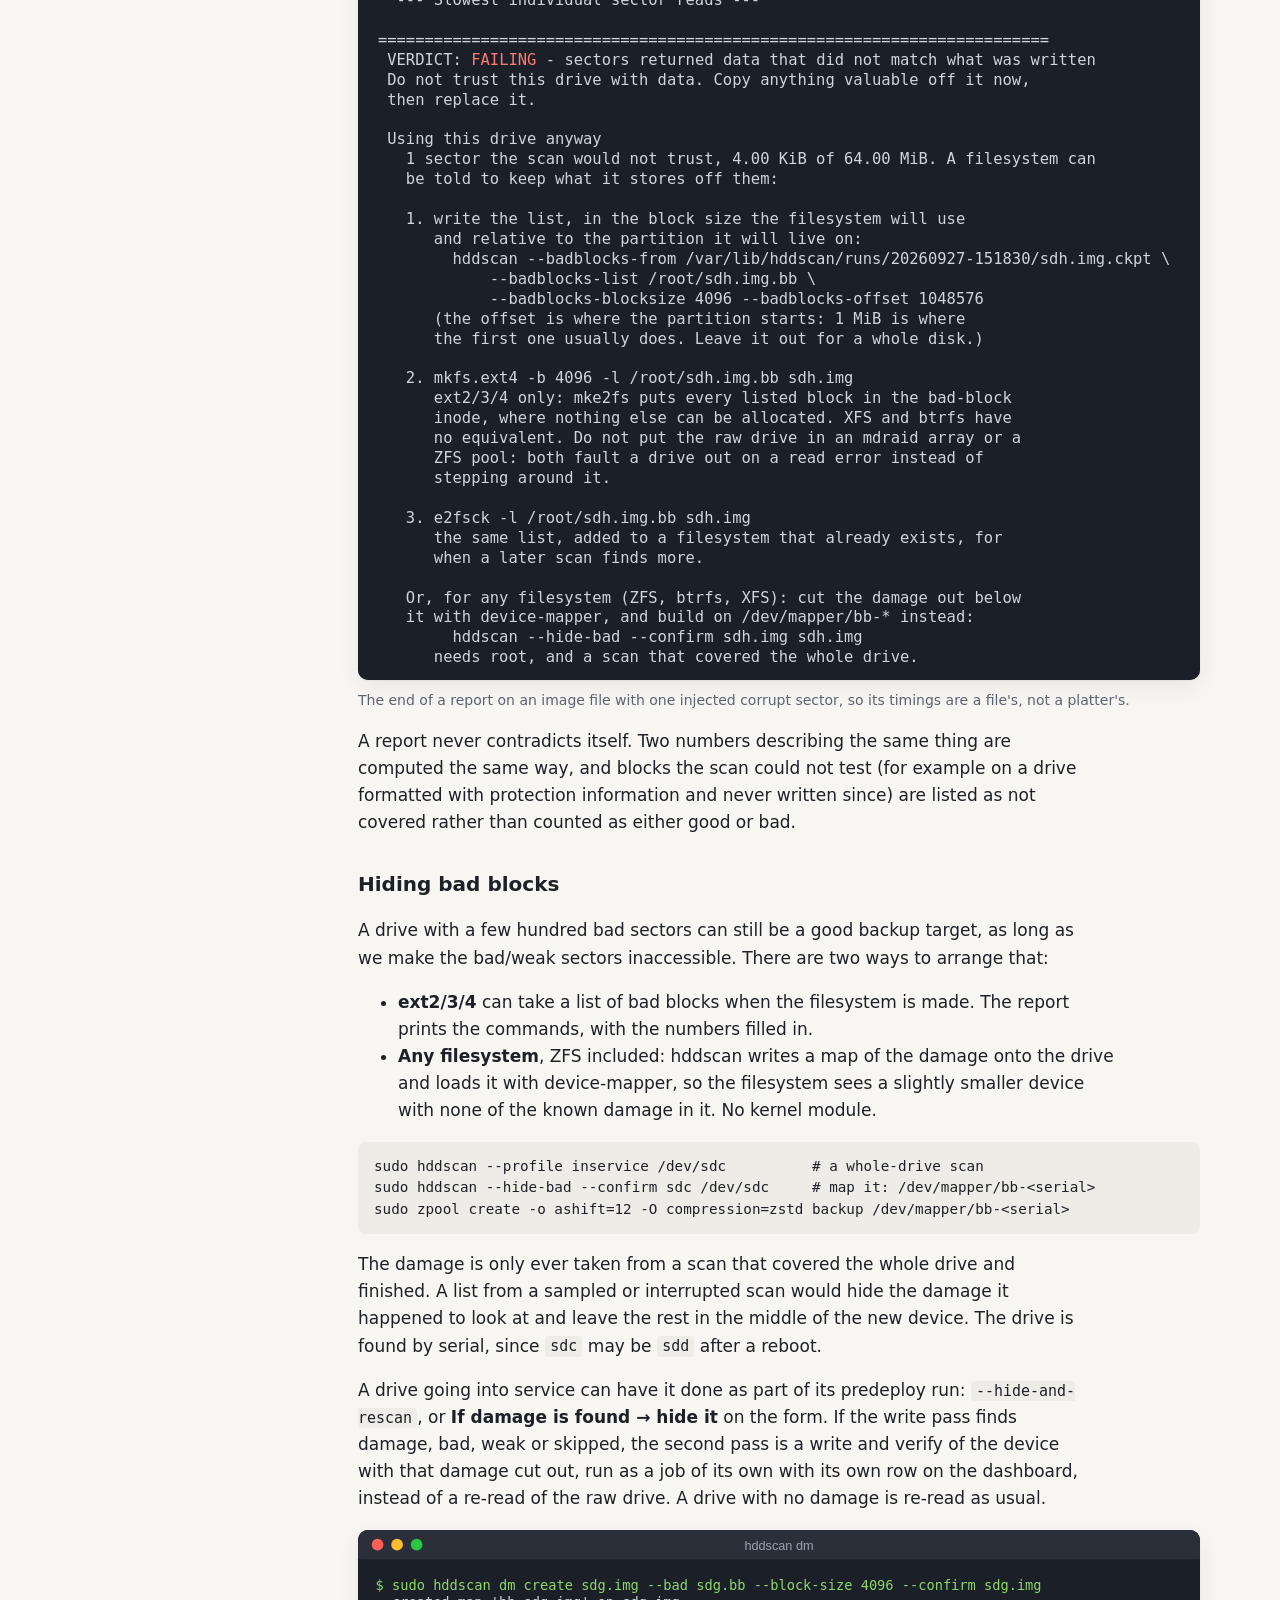
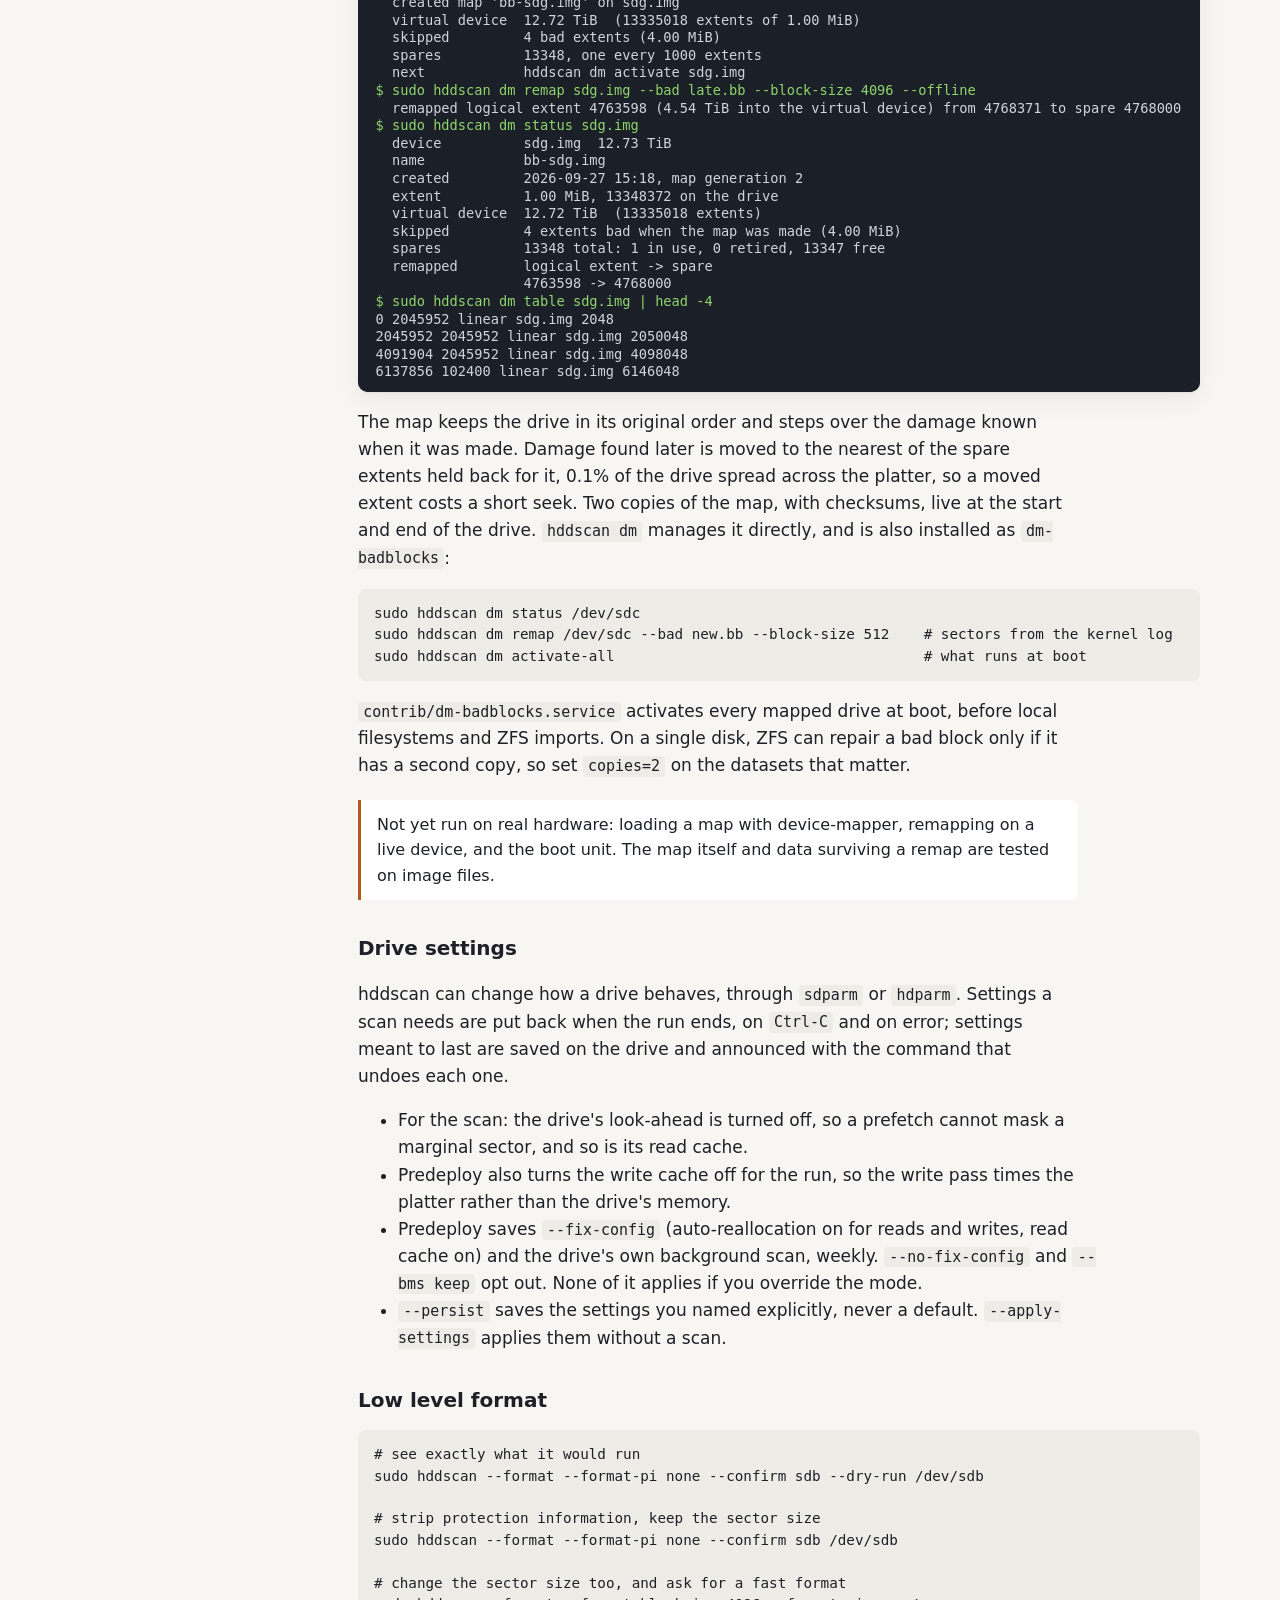
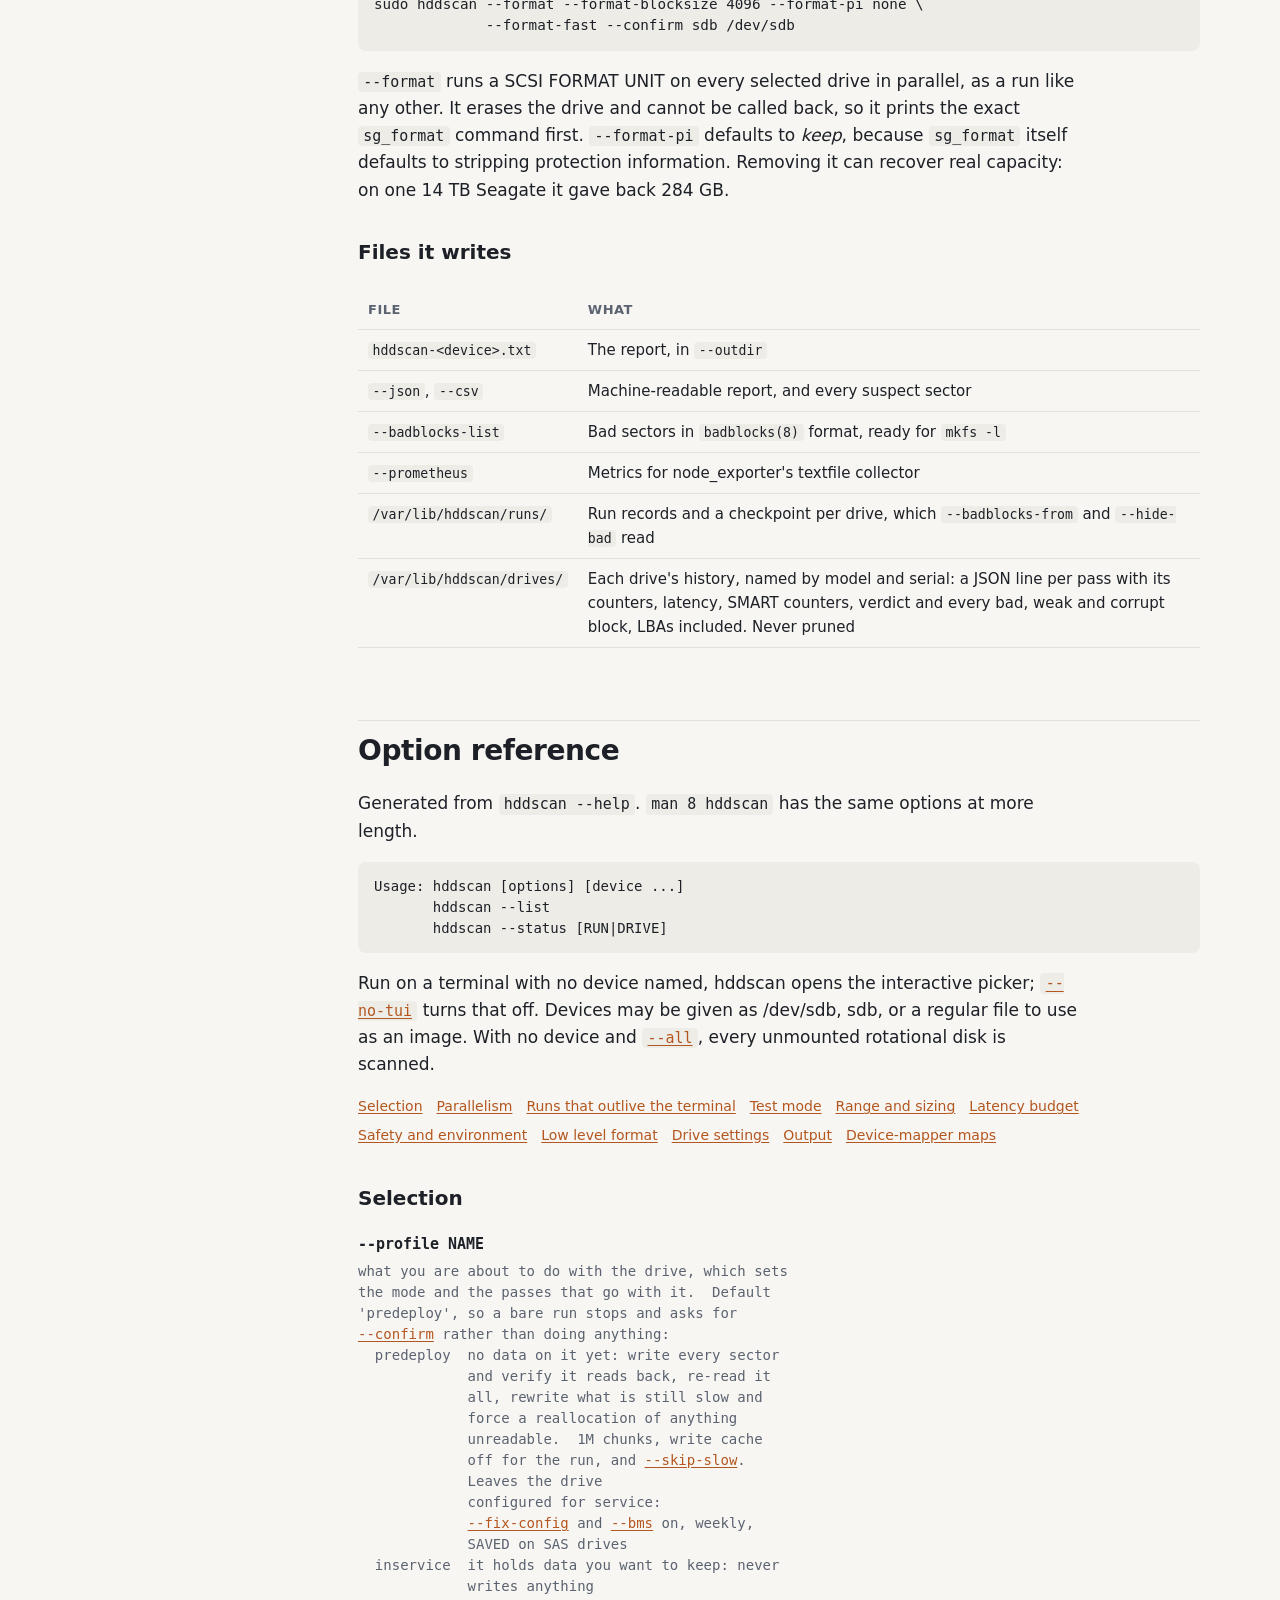
==== commit 4d655830: "Raise prepbackup's default --slow-rate to 20 MiB/s 15 MiB/s left too much of a slow drive in the map" ====
--- a/docs/guide.html
+++ b/docs/guide.html
@@ -105,7 +105,7 @@
 		<tr><td><b>inservice</b></td><td>read</td><td>It holds data you want to keep. Never writes anything.</td></tr>
 		<tr><td><b>survey</b></td><td>read, sampled</td><td>Quick triage of a shelf: reads one chunk in 64.</td></tr>
 		<tr><td><b>decay</b></td><td>check</td><td>Weeks after a predeploy run: has the written pattern rotted?</td></tr>
-		<tr><td><b>prepbackup</b></td><td>write</td><td>A backup drive, empty, that may be slower than production allows. Fills it in one sequential write, reads it all back and verifies it, condemns any 4 MiB chunk read under 15 MiB/s, and cuts out what was condemned or damaged with device-mapper, 5% held back as spares, unless more than half the drive would go. The map is then filled and verified too. Saves nothing on the drive.</td></tr>
+		<tr><td><b>prepbackup</b></td><td>write</td><td>A backup drive, empty, that may be slower than production allows. Fills it in one sequential write, reads it all back and verifies it, condemns any 4 MiB chunk read under 20 MiB/s, and cuts out what was condemned or damaged with device-mapper, 5% held back as spares, unless more than half the drive would go. The map is then filled and verified too. Saves nothing on the drive.</td></tr>
 	</tbody>
 </table></div>
 <div class="callout"><p>The default writes, because a surface test is
@@ -458,8 +458,8 @@
   prepbackup a backup drive, empty: fill it with the
              pattern in one sequential write, then
              read it all back and verify it.  4M
-             chunks; a chunk read under 15 MiB/s
-             is condemned whole (<a href="#opt-slow-rate"><code>--slow-rate</code></a> 15),
+             chunks; a chunk read under 20 MiB/s
+             is condemned whole (<a href="#opt-slow-rate"><code>--slow-rate</code></a> 20),
              <a href="#opt-skip-slow"><code>--skip-slow</code></a>, and <a href="#opt-hide-and-rescan"><code>--hide-and-rescan</code></a>
              with <a href="#opt-hide-max"><code>--hide-max</code></a> 50 and <a href="#opt-hide-reserve"><code>--hide-reserve</code></a>
              5.  Saves nothing on the drive
@@ -590,7 +590,7 @@
 <dt id="opt-floor-ms"><code>--floor-ms MS</code></dt>
 <dd>auto budget never goes below this (default 25)</dd>
 <dt id="opt-slow-rate"><code>--slow-rate MIB</code></dt>
-<dd>a chunk read slower than this many MiB/s is over budget, the same everywhere on the platter, and is read once more and then condemned whole rather than drilled: speed is the chunk&#x27;s, not a sector&#x27;s.  15 under prepbackup; 0 uses the calibrated budget. <a href="#opt-chunk-slow-ms"><code>--chunk-slow-ms</code></a> wins over it</dd>
+<dd>a chunk read slower than this many MiB/s is over budget, the same everywhere on the platter, and is read once more and then condemned whole rather than drilled: speed is the chunk&#x27;s, not a sector&#x27;s.  20 under prepbackup; 0 uses the calibrated budget. <a href="#opt-chunk-slow-ms"><code>--chunk-slow-ms</code></a> wins over it</dd>
 <dt id="opt-min-rate"><code>--min-rate MIB</code></dt>
 <dd>a hard drive testing slower than this many MiB/s at 4 MiB chunks is failing; scaled down for smaller chunks.  Judged after 2 minutes; 0 turns it off (default 10)</dd>
 <dt id="opt-retries"><code>--retries N</code></dt>
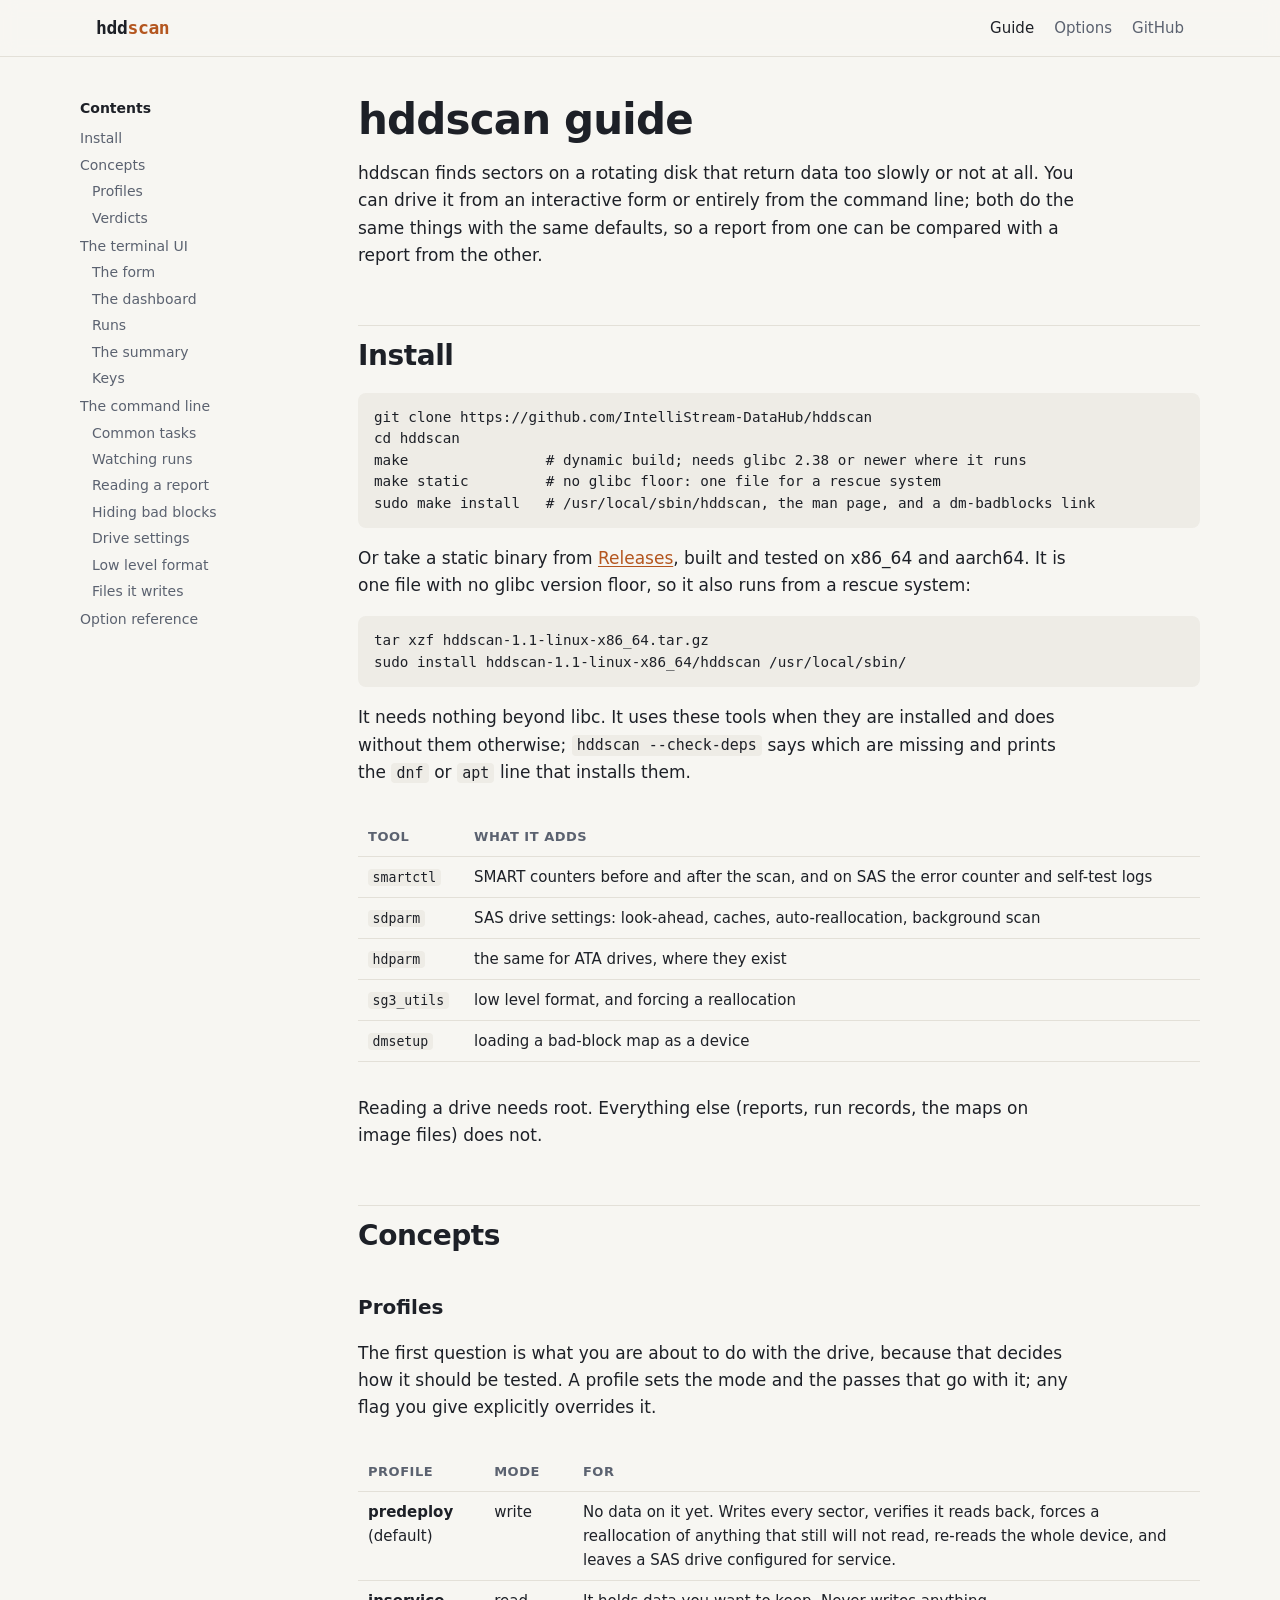
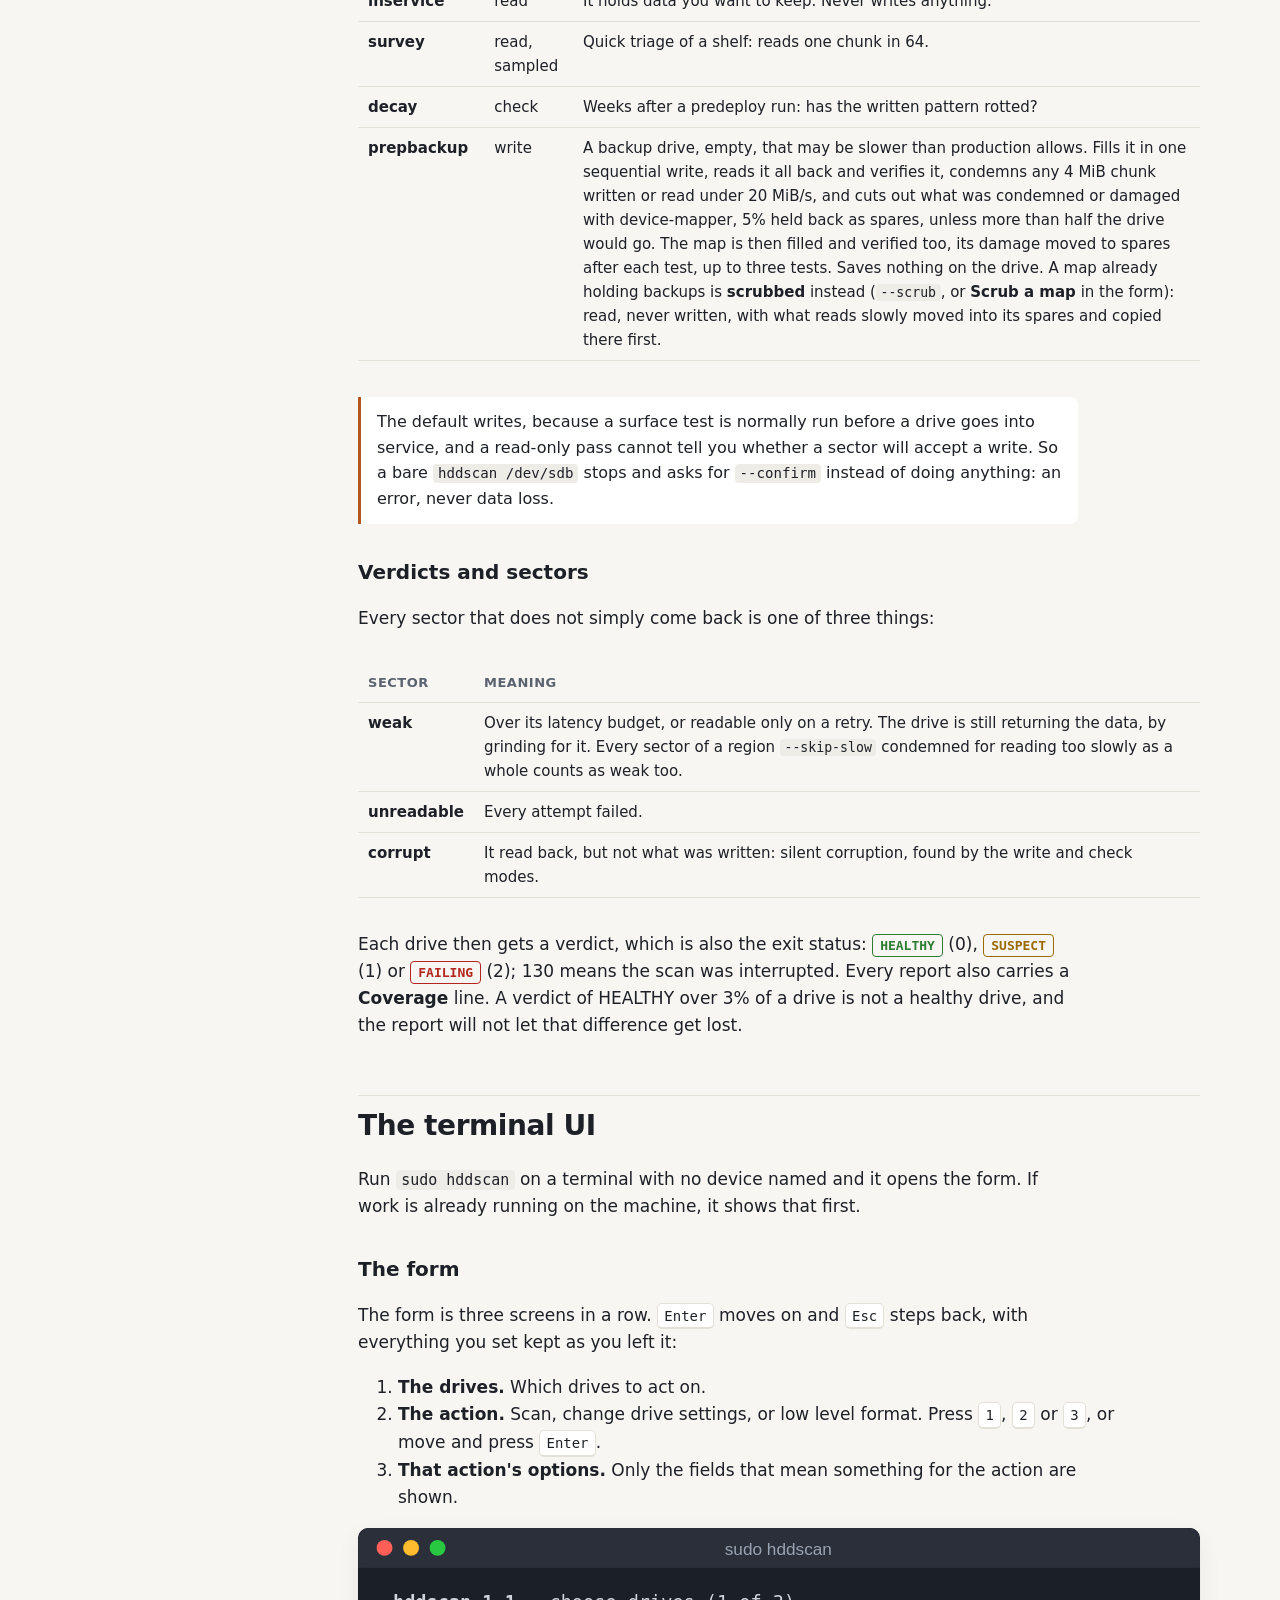
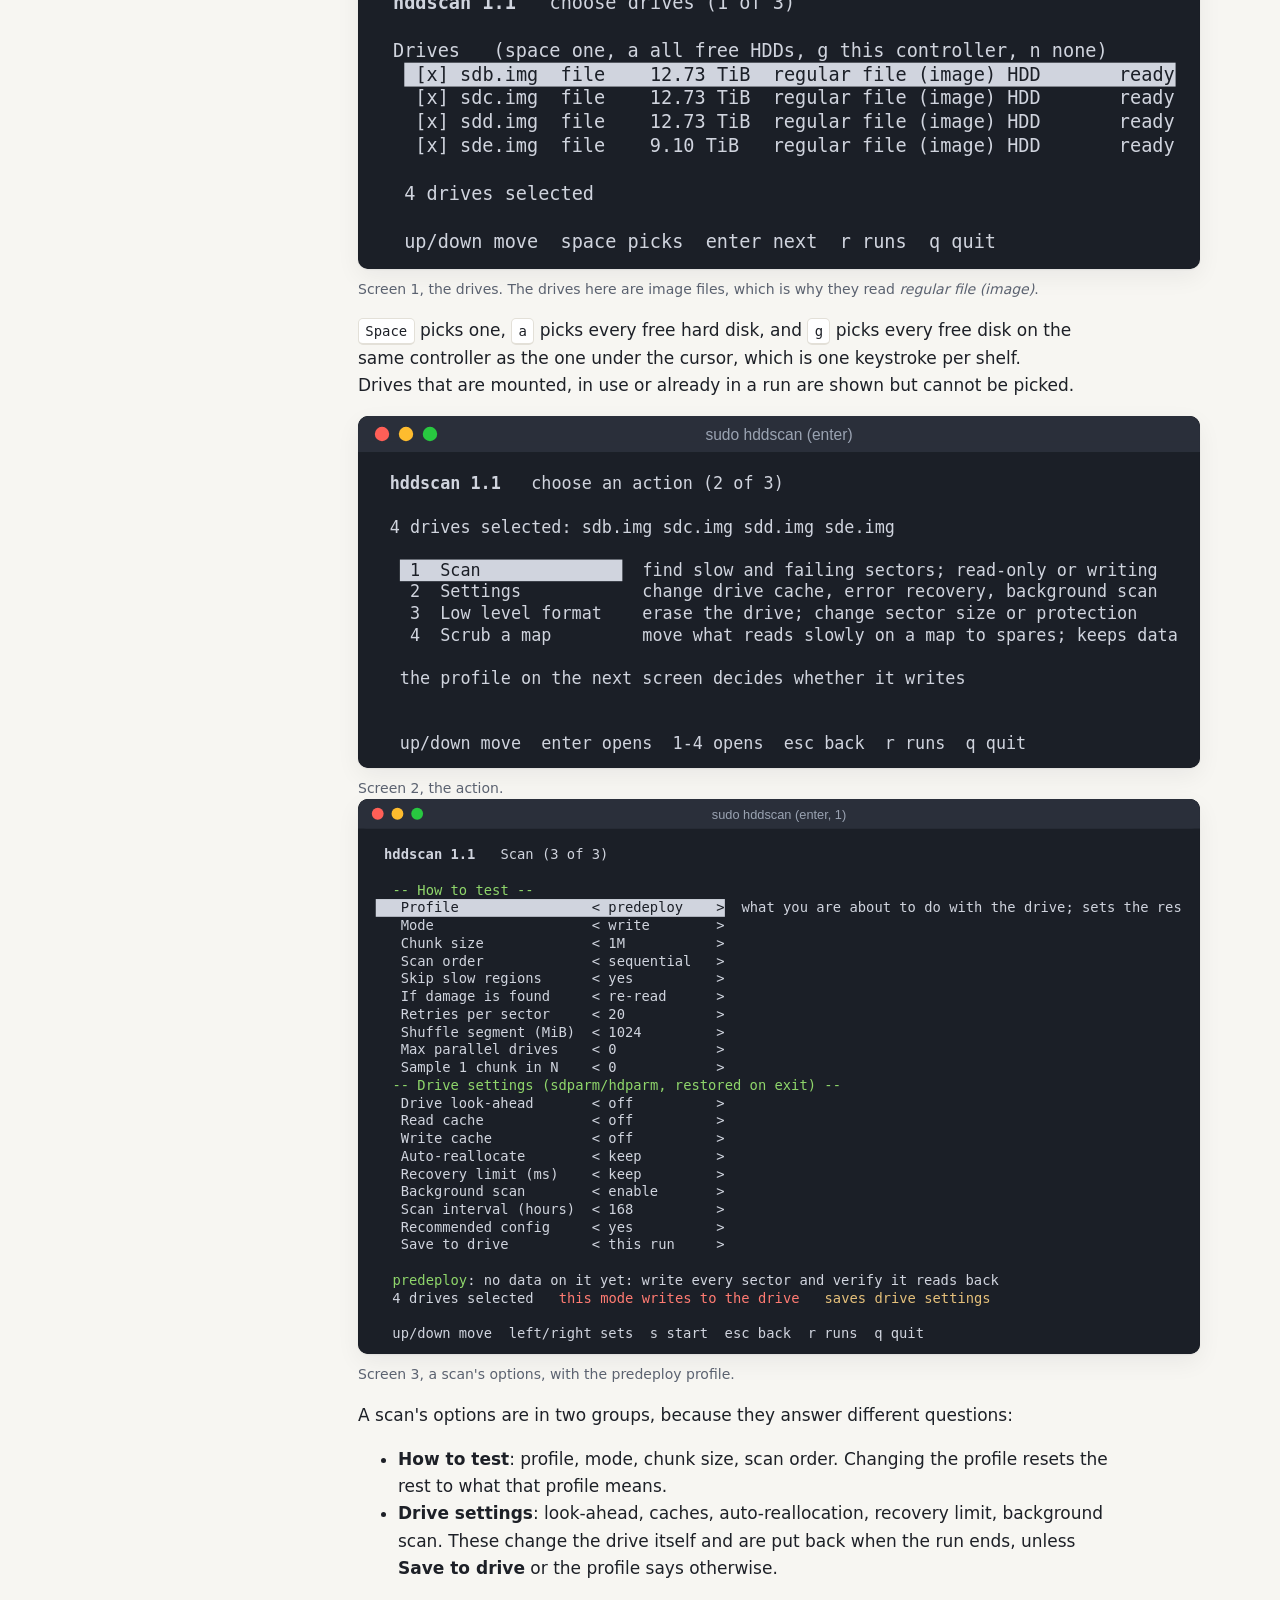
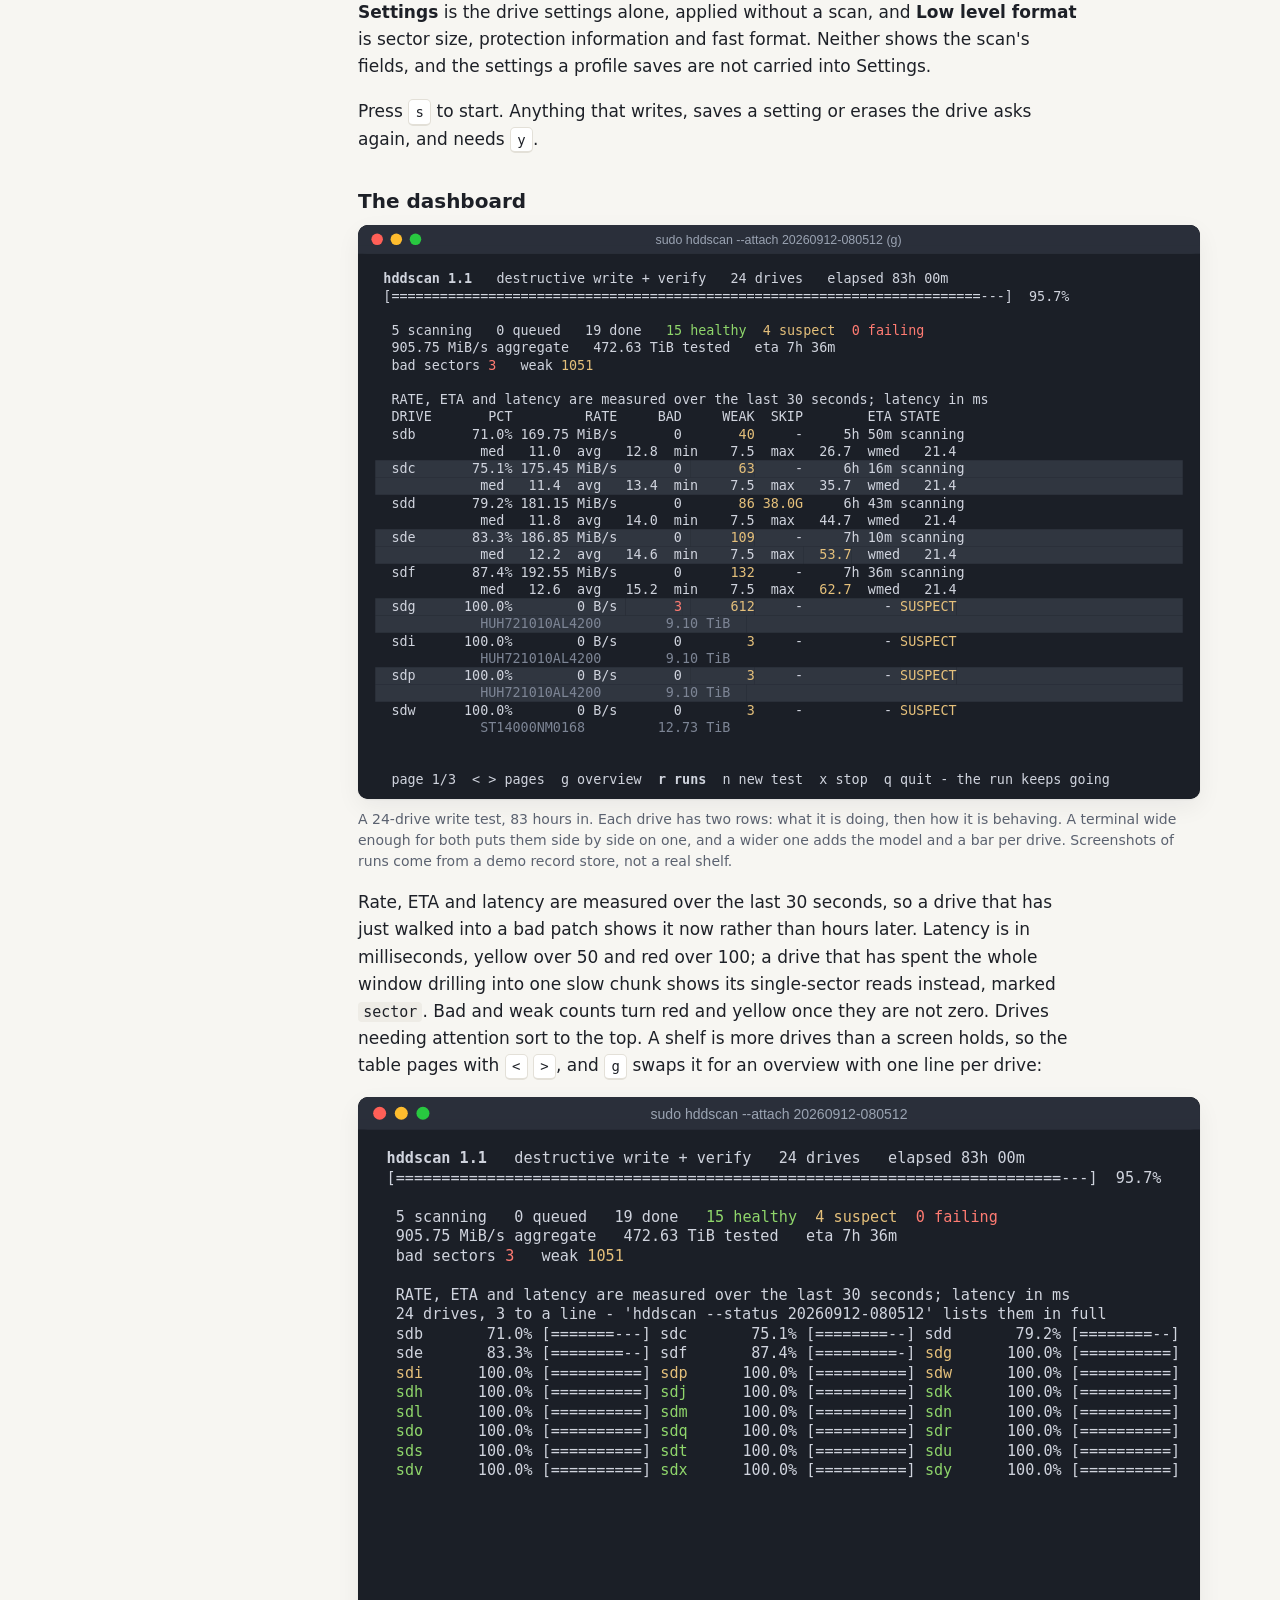
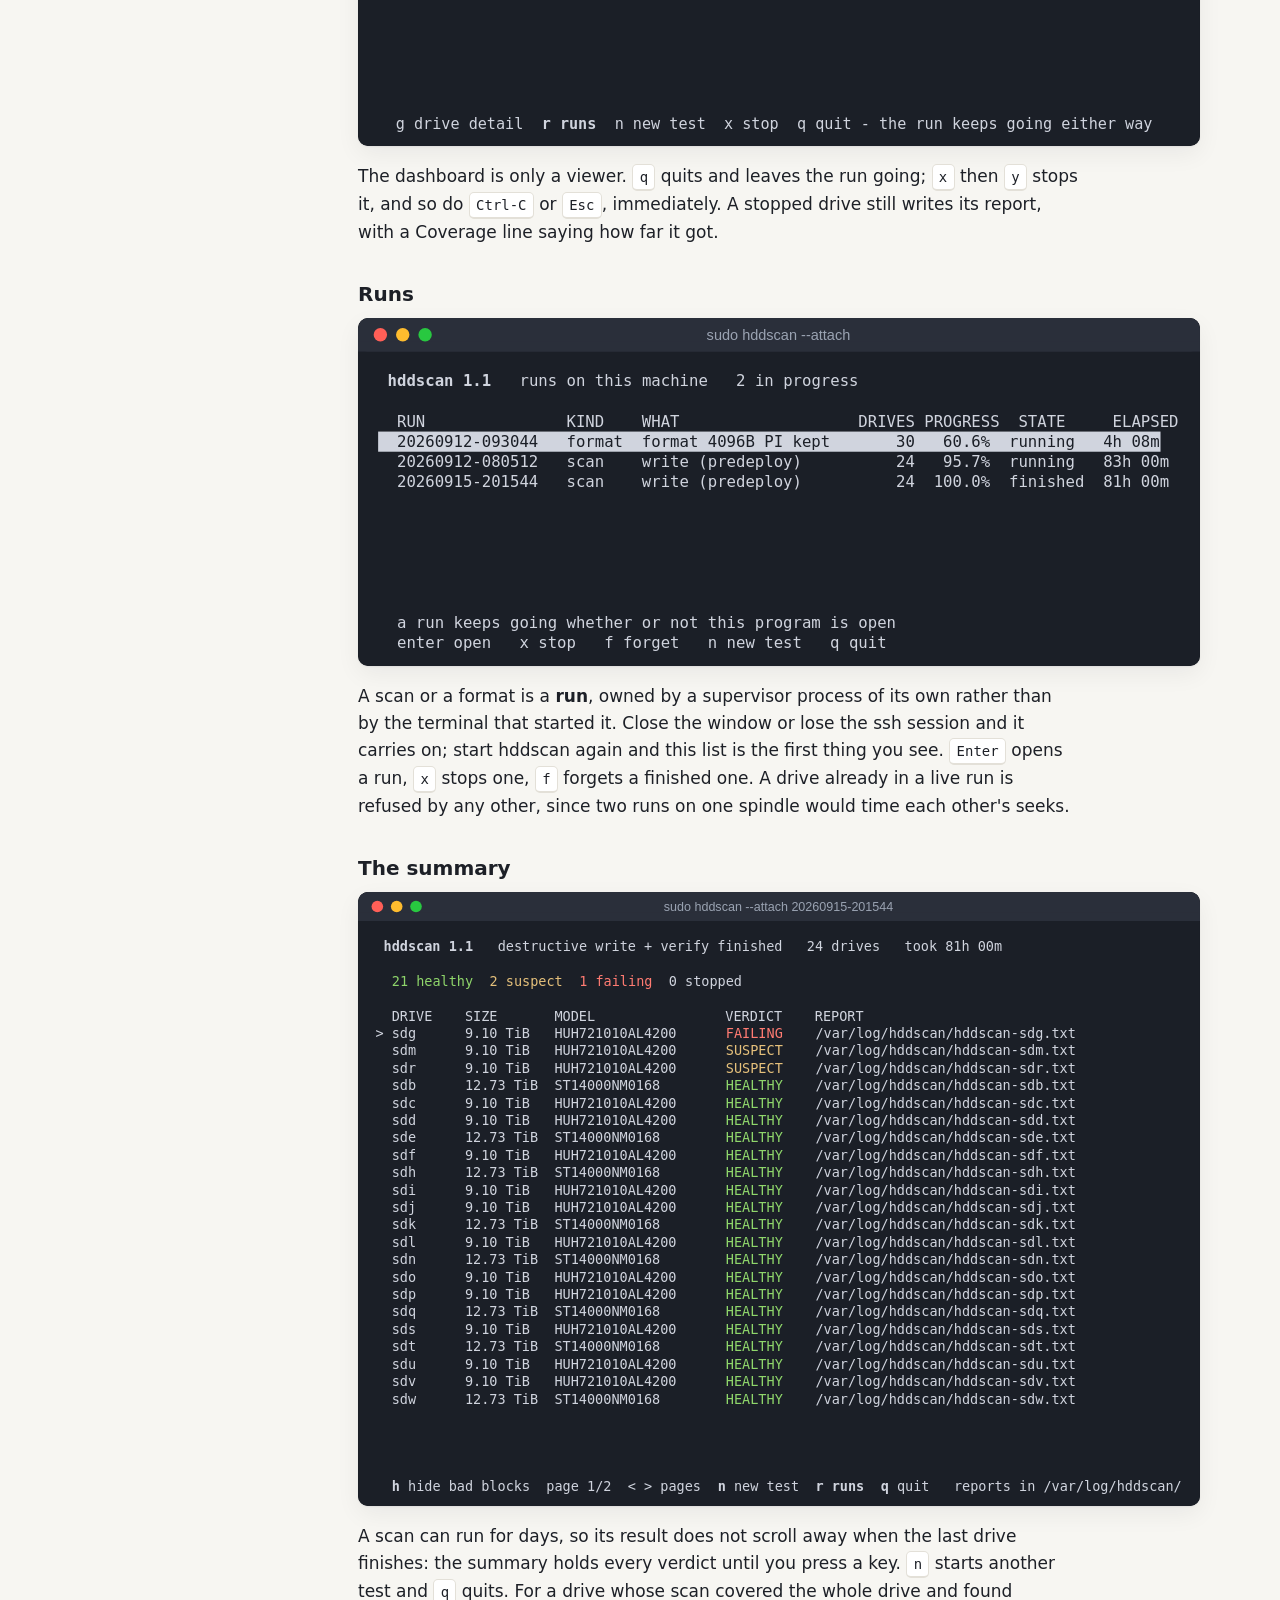
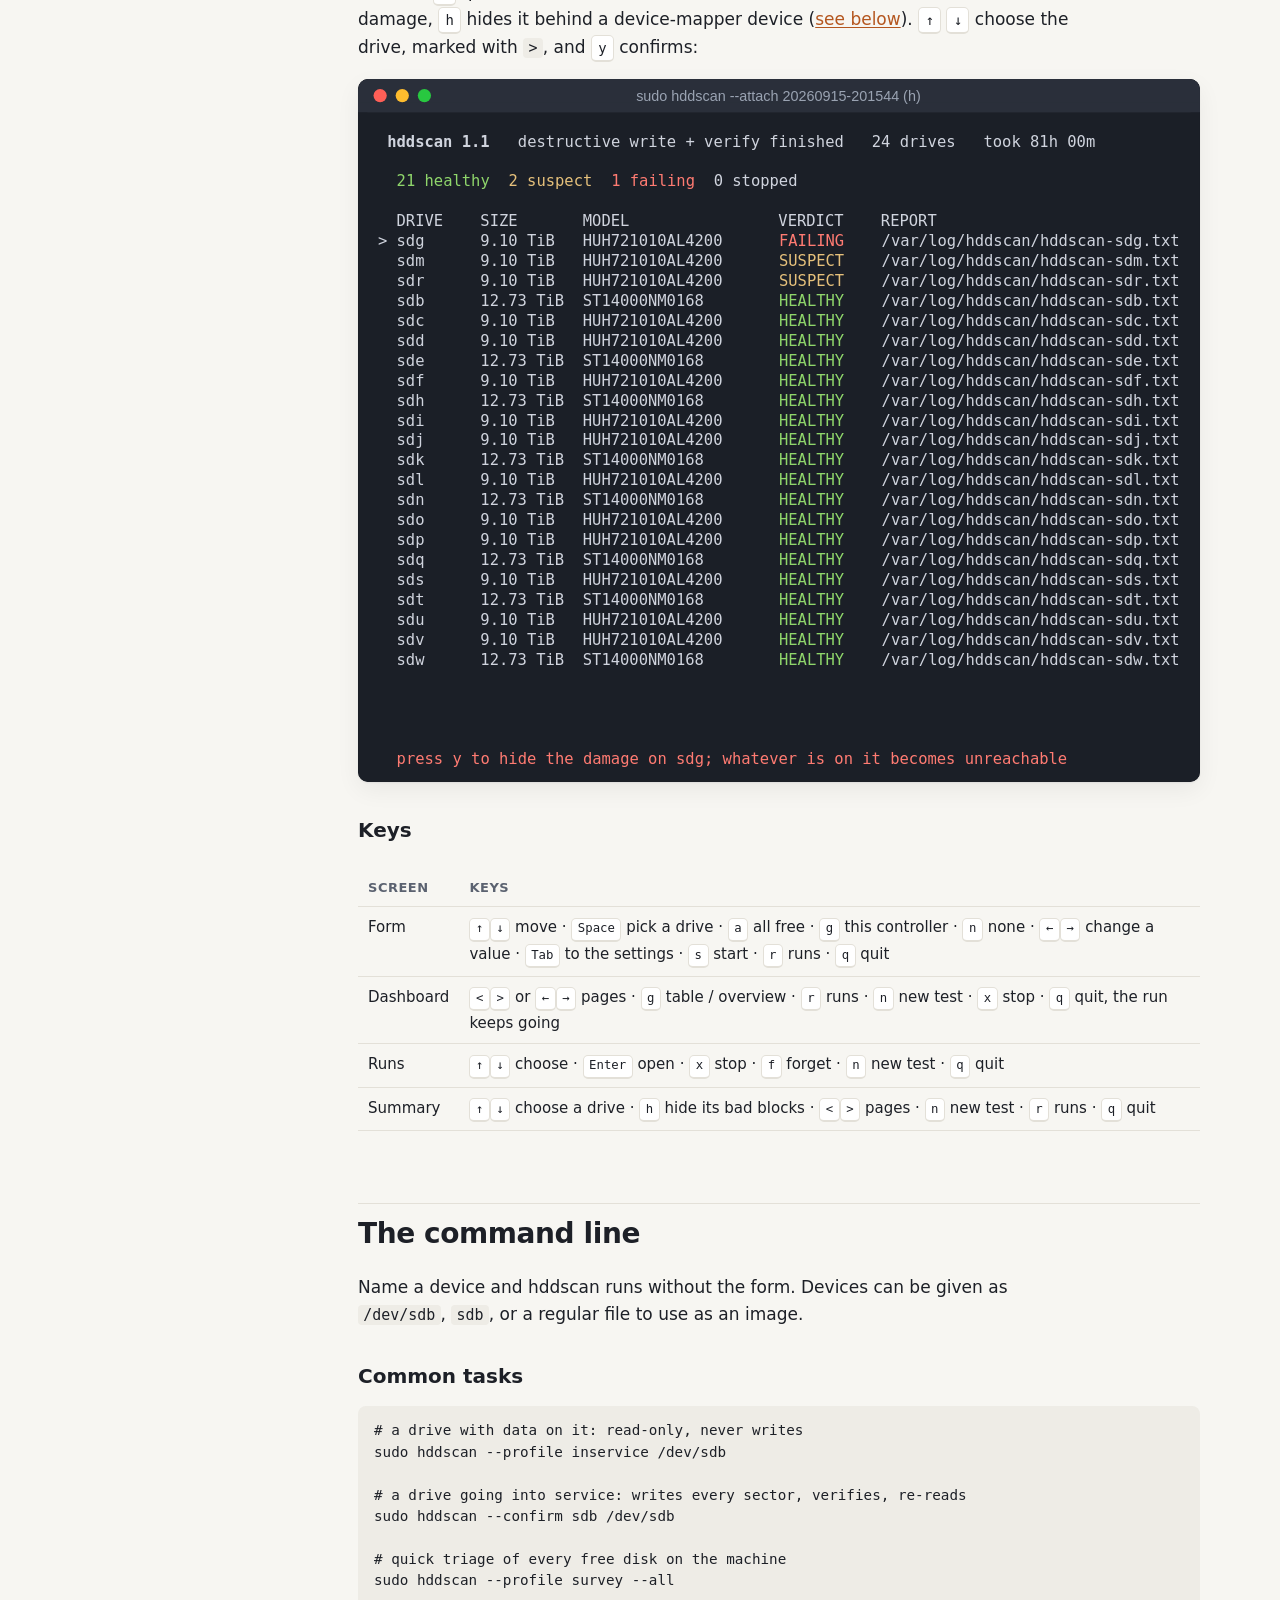
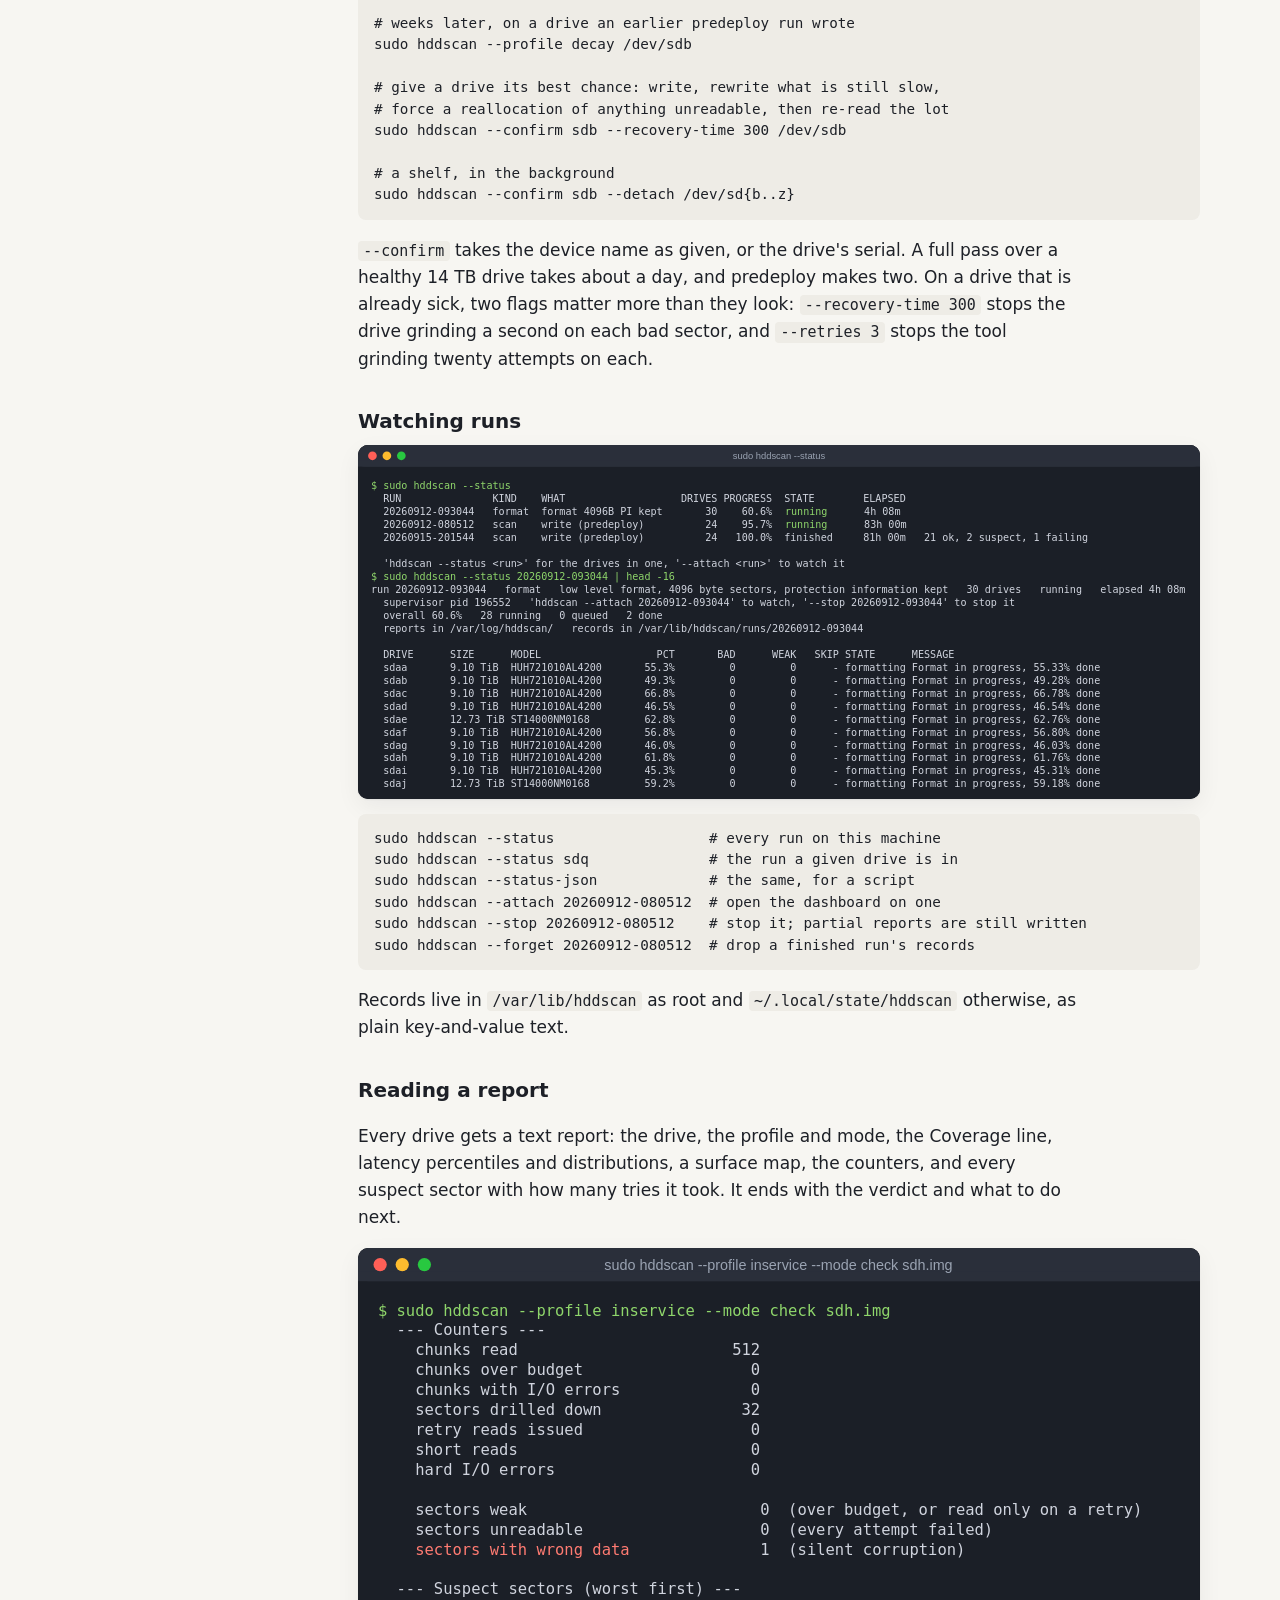
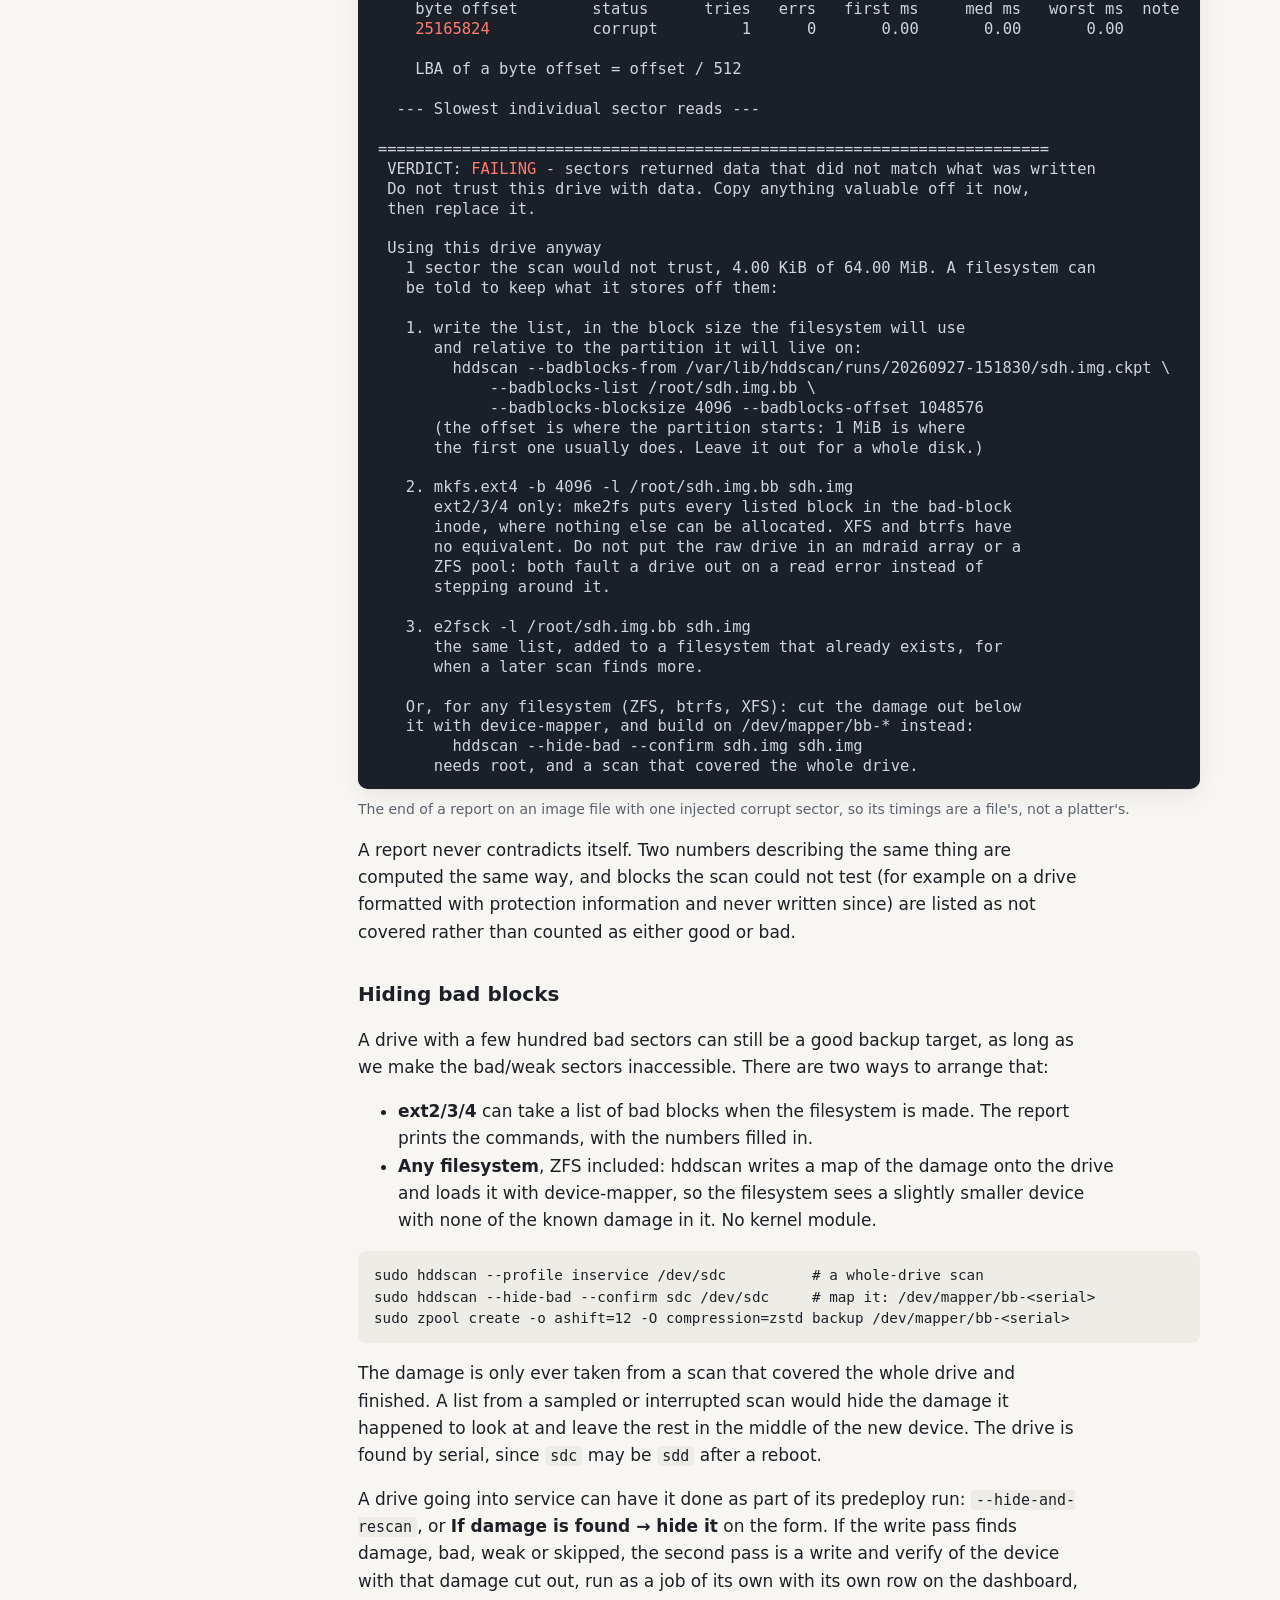
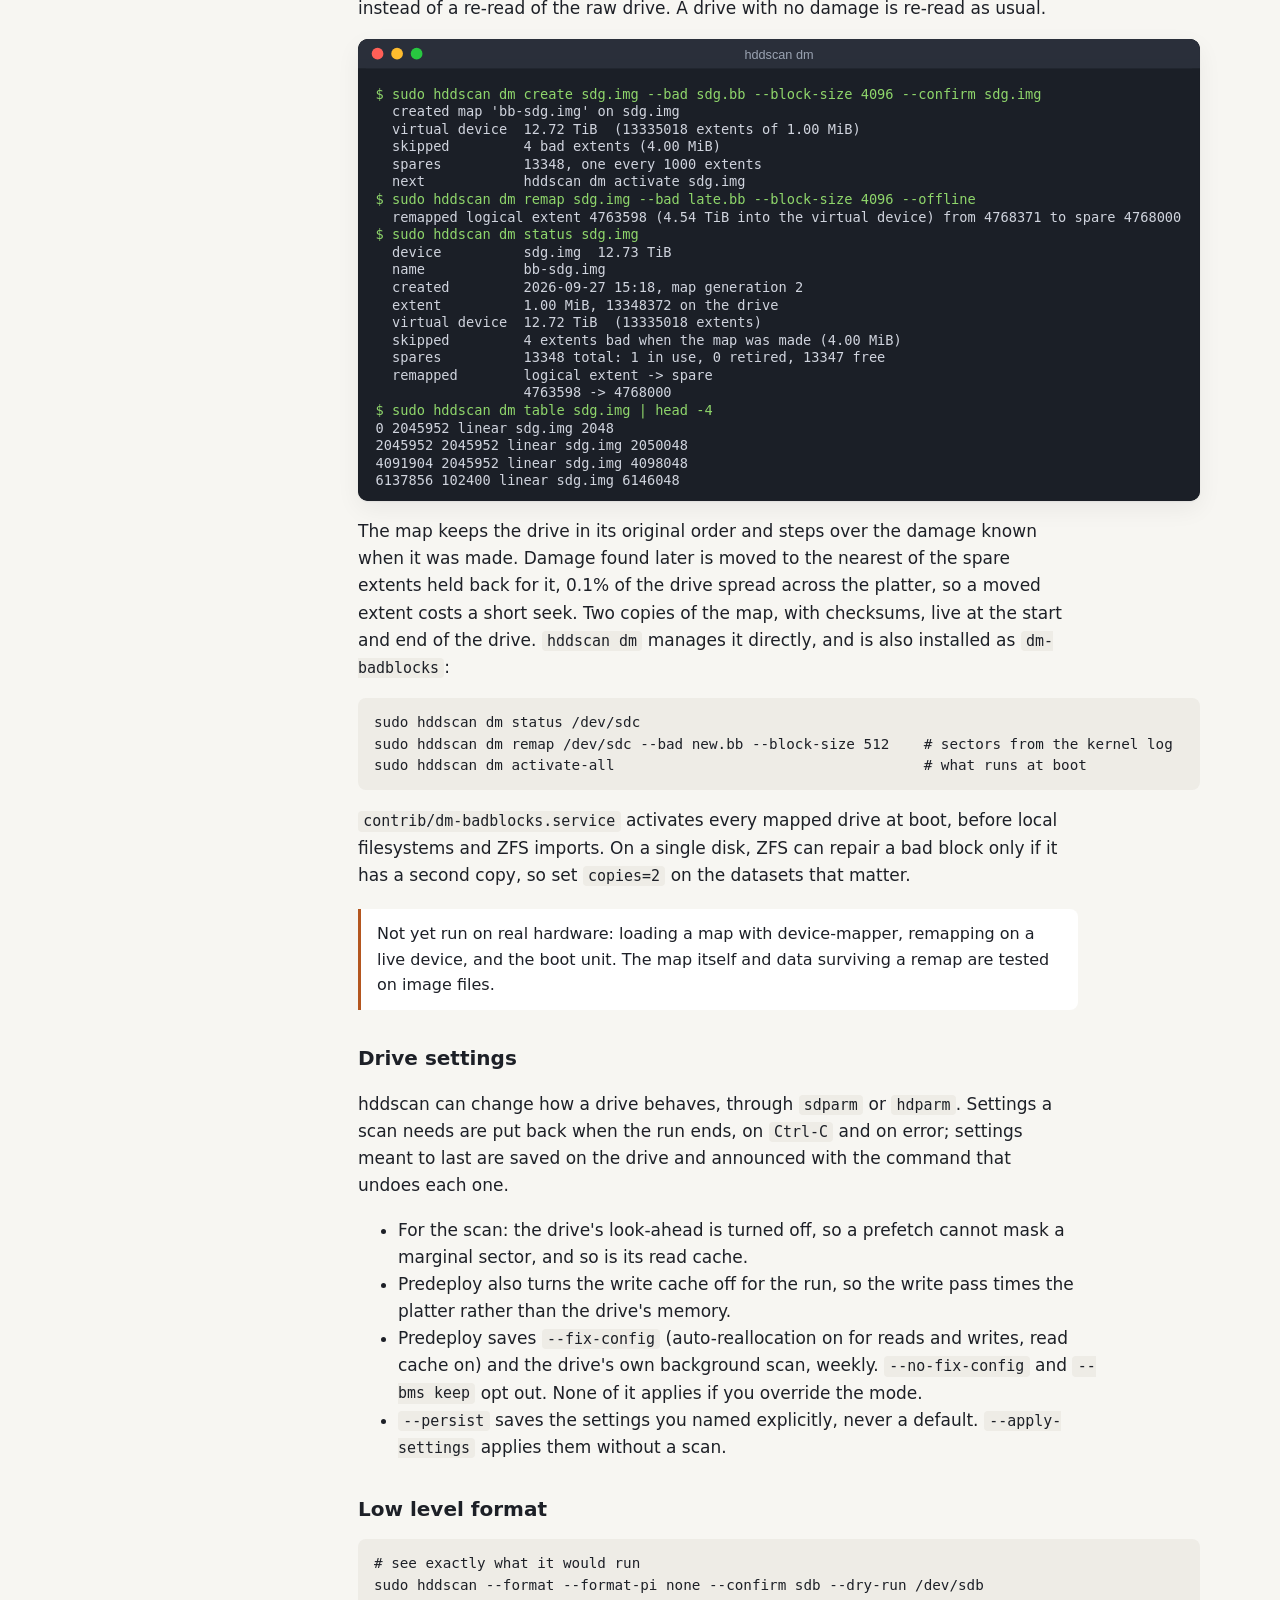
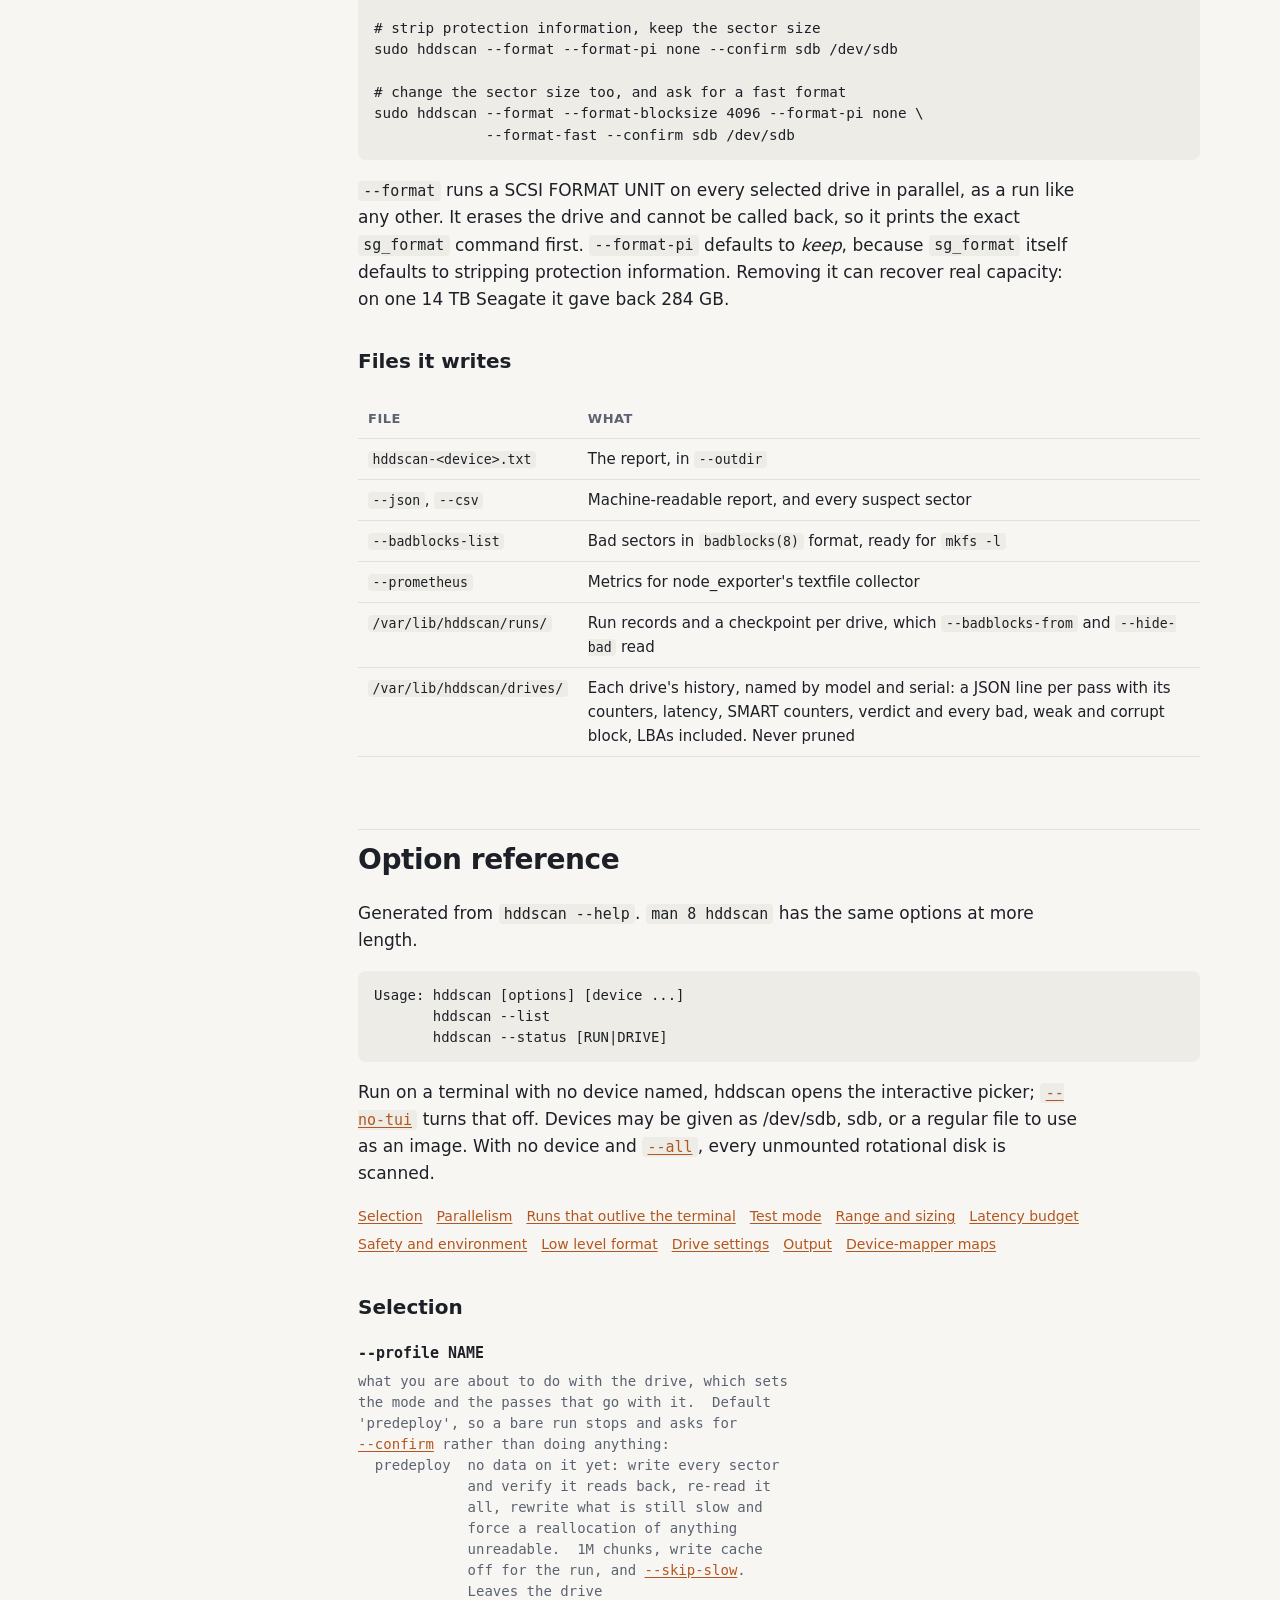
==== commit 0e1eaaa1: "Judge prepbackup's fill, retest a map until clean, and scrub a map The first prepbackup run on real " ====
--- a/docs/guide.html
+++ b/docs/guide.html
@@ -105,7 +105,7 @@
 		<tr><td><b>inservice</b></td><td>read</td><td>It holds data you want to keep. Never writes anything.</td></tr>
 		<tr><td><b>survey</b></td><td>read, sampled</td><td>Quick triage of a shelf: reads one chunk in 64.</td></tr>
 		<tr><td><b>decay</b></td><td>check</td><td>Weeks after a predeploy run: has the written pattern rotted?</td></tr>
-		<tr><td><b>prepbackup</b></td><td>write</td><td>A backup drive, empty, that may be slower than production allows. Fills it in one sequential write, reads it all back and verifies it, condemns any 4 MiB chunk read under 20 MiB/s, and cuts out what was condemned or damaged with device-mapper, 5% held back as spares, unless more than half the drive would go. The map is then filled and verified too. Saves nothing on the drive.</td></tr>
+		<tr><td><b>prepbackup</b></td><td>write</td><td>A backup drive, empty, that may be slower than production allows. Fills it in one sequential write, reads it all back and verifies it, condemns any 4 MiB chunk written or read under 20 MiB/s, and cuts out what was condemned or damaged with device-mapper, 5% held back as spares, unless more than half the drive would go. The map is then filled and verified too, its damage moved to spares after each test, up to three tests. Saves nothing on the drive. A map already holding backups is <b>scrubbed</b> instead (<code>--scrub</code>, or <b>Scrub a map</b> in the form): read, never written, with what reads slowly moved into its spares and copied there first.</td></tr>
 	</tbody>
 </table></div>
 <div class="callout"><p>The default writes, because a surface test is
@@ -458,11 +458,15 @@
   prepbackup a backup drive, empty: fill it with the
              pattern in one sequential write, then
              read it all back and verify it.  4M
-             chunks; a chunk read under 20 MiB/s
-             is condemned whole (<a href="#opt-slow-rate"><code>--slow-rate</code></a> 20),
-             <a href="#opt-skip-slow"><code>--skip-slow</code></a>, and <a href="#opt-hide-and-rescan"><code>--hide-and-rescan</code></a>
-             with <a href="#opt-hide-max"><code>--hide-max</code></a> 50 and <a href="#opt-hide-reserve"><code>--hide-reserve</code></a>
-             5.  Saves nothing on the drive
+             chunks; one written or read under
+             20 MiB/s is condemned whole
+             (<a href="#opt-slow-rate"><code>--slow-rate</code></a> 20), <a href="#opt-skip-slow"><code>--skip-slow</code></a>, and
+             <a href="#opt-hide-and-rescan"><code>--hide-and-rescan</code></a> with <a href="#opt-hide-max"><code>--hide-max</code></a> 50
+             and <a href="#opt-hide-reserve"><code>--hide-reserve</code></a> 5.  The map is
+             tested up to 3 times, its damage
+             moved to spares after each.  Write
+             cache off for the run; saves nothing
+             on the drive
 Any explicit flag overrides what the profile set,
 whichever order they appear in.  The drive
 settings a profile carries apply only in its own
@@ -683,6 +687,8 @@
 <dd>with <a href="#opt-hide-and-rescan"><code>--hide-and-rescan</code></a>: when the map would cut out more than this share of the drive, do not make it, and call the drive FAILING.  50 under prepbackup, 0 (no limit) otherwise</dd>
 <dt id="opt-hide-reserve"><code>--hide-reserve PCT</code></dt>
 <dd>share of the drive a map holds back as spares, for damage a later test of it finds (&#x27;dm remap&#x27;). 5 under prepbackup, 0.1 otherwise</dd>
+<dt id="opt-scrub"><code>--scrub</code></dt>
+<dd>read a dm-badblocks map (/dev/mapper/bb-*) that may hold data, and move what reads slowly or fails into its spares.  Writes nothing to the map: a remap copies each extent to its spare and checks the copy first, so what is on it is kept (only a 4 KiB that cannot be read at all is lost, and named).  Judged at <a href="#opt-slow-rate"><code>--slow-rate</code></a>, 20 unless named, in 4M chunks.  Needs <a href="#opt-confirm"><code>--confirm</code></a>, the whole map, and the map not mounted</dd>
 <dt id="opt-prometheus"><code>--prometheus FILE</code></dt>
 <dd>write metrics for node_exporter&#x27;s textfile collector</dd>
 <dt id="opt-journal"><code>--journal FILE</code></dt>
